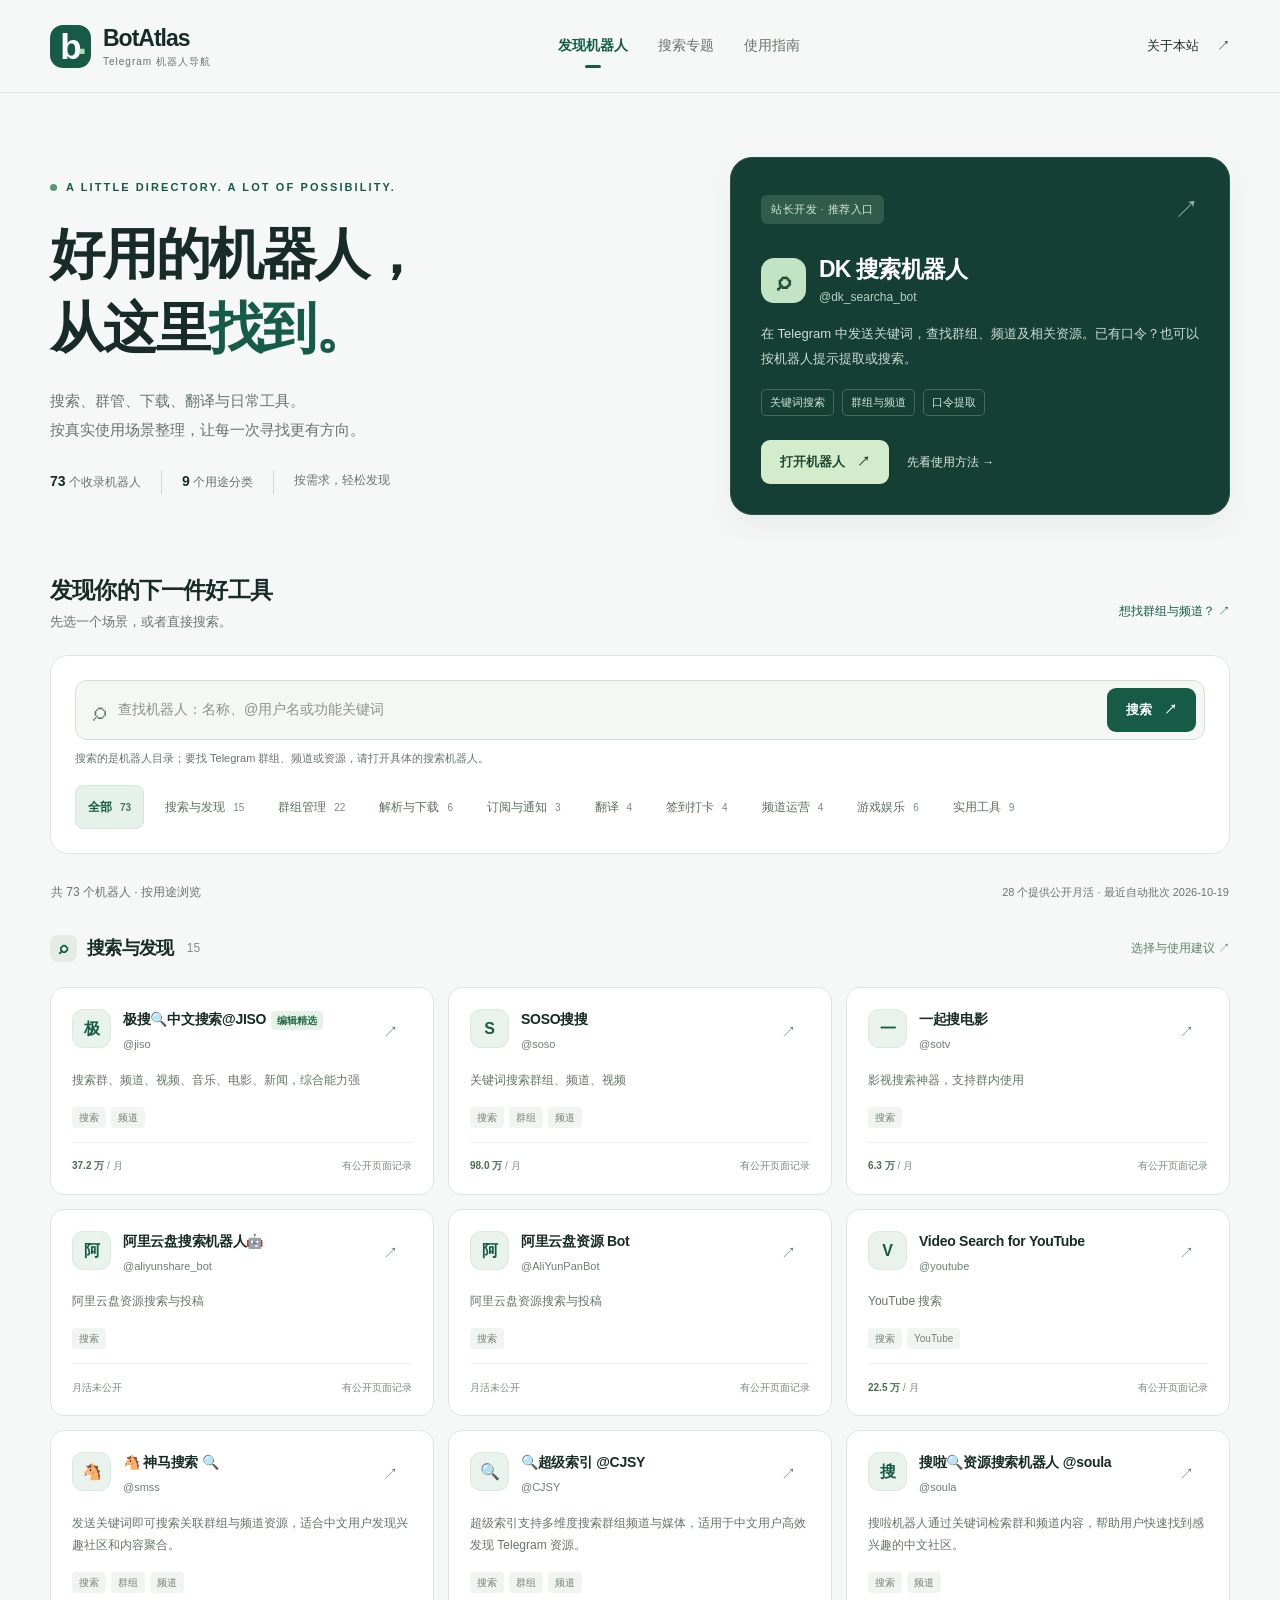
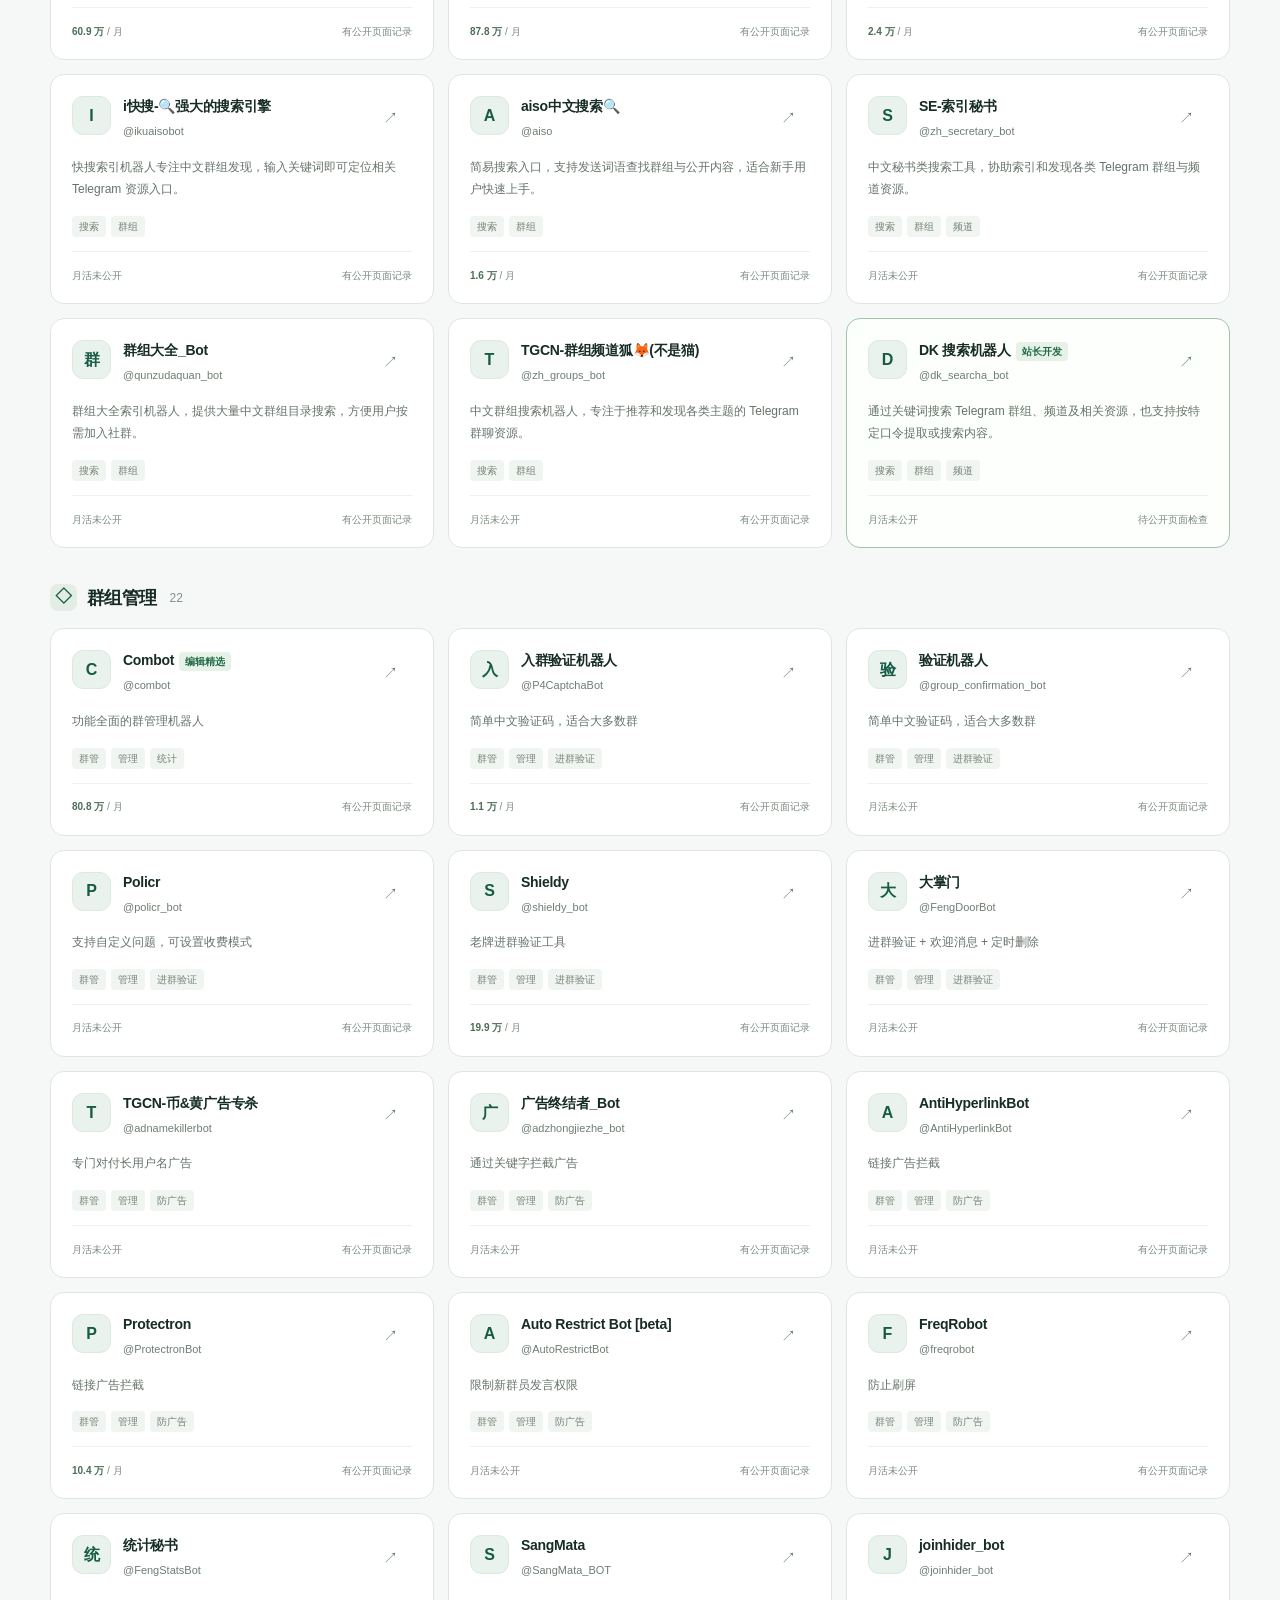
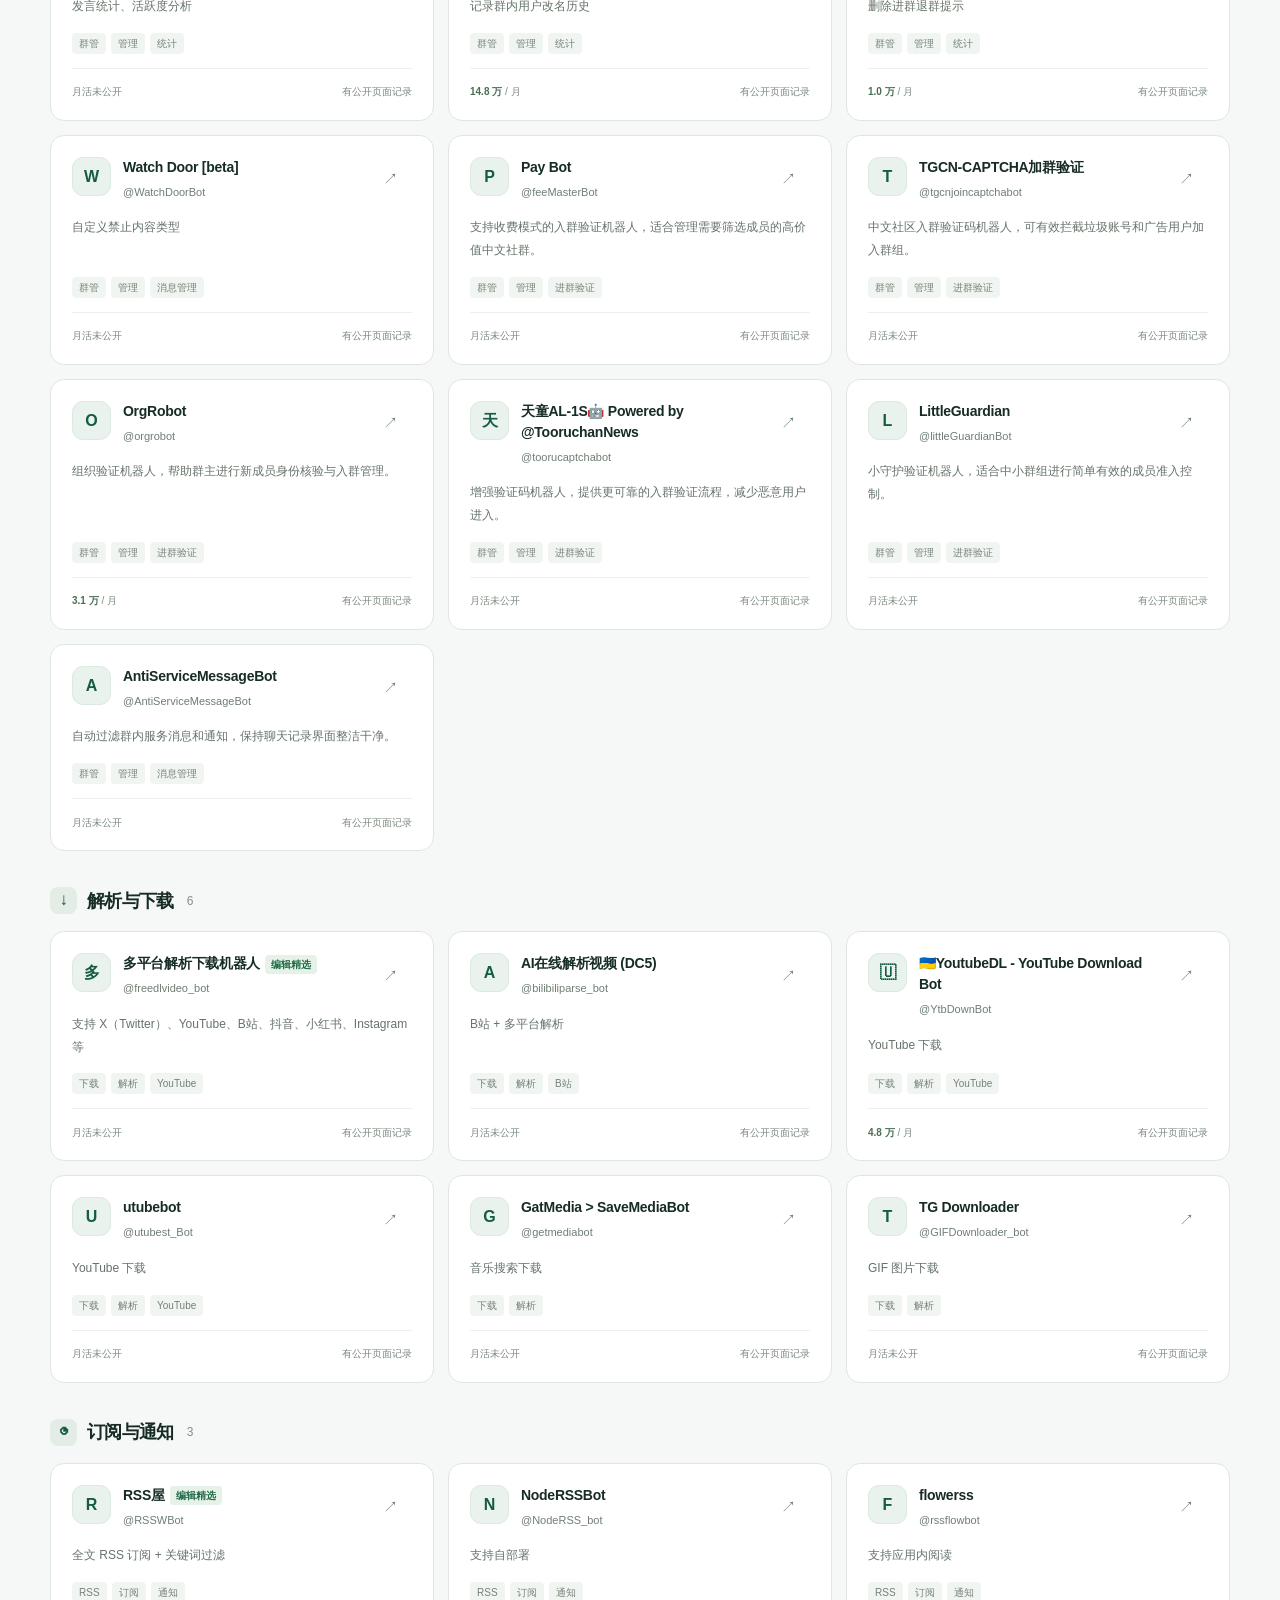
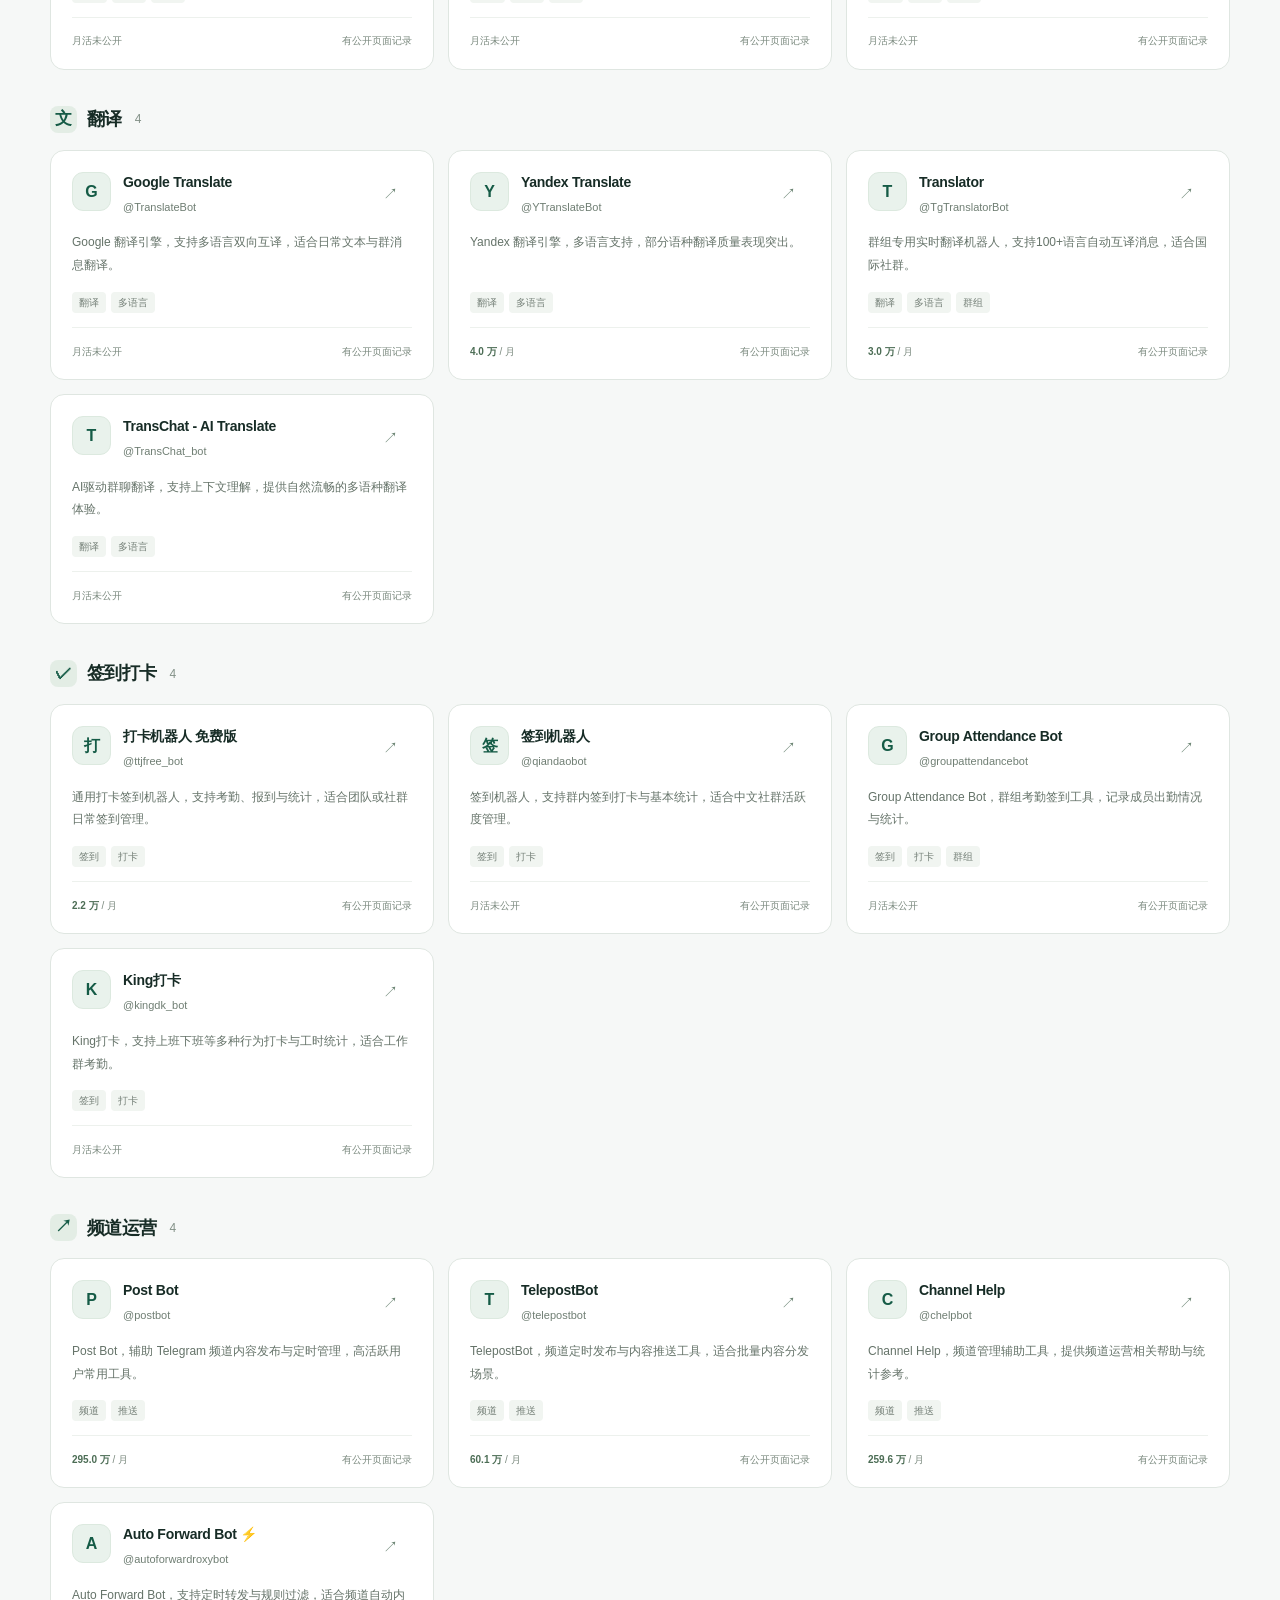
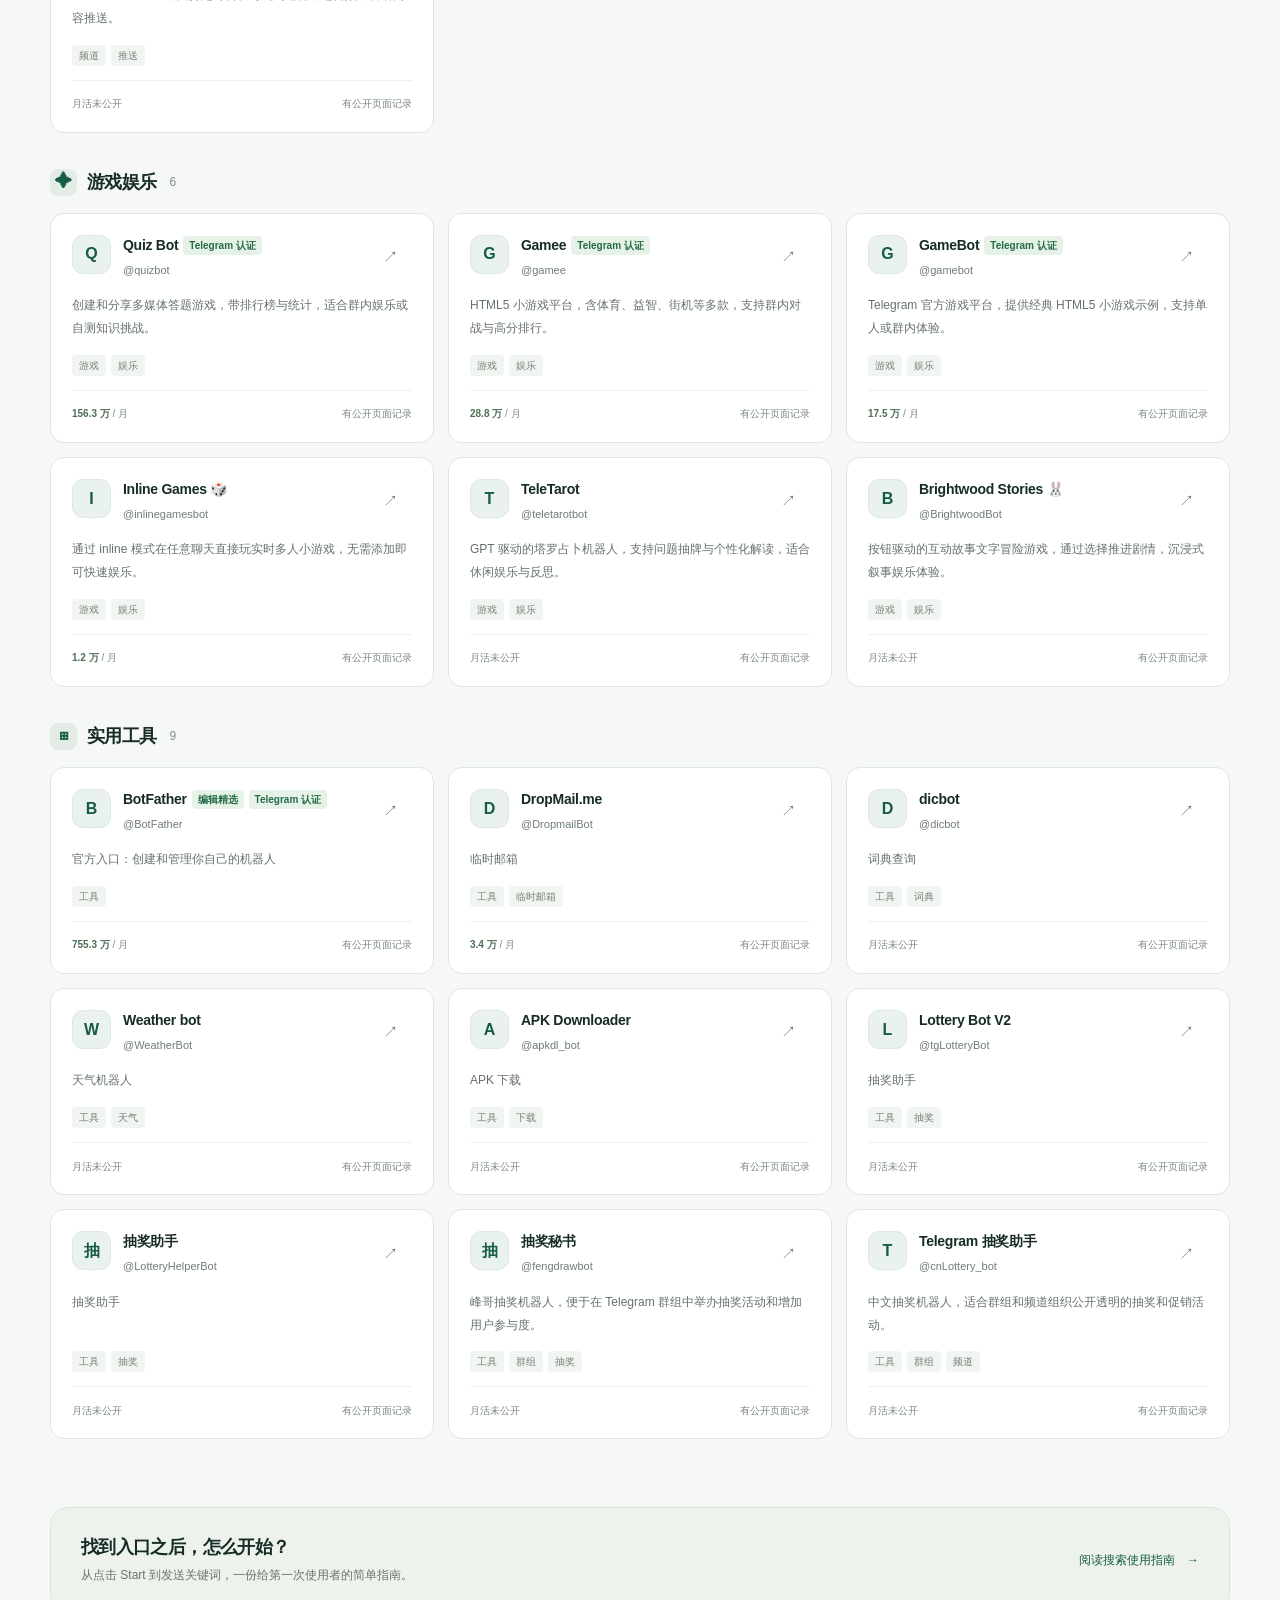
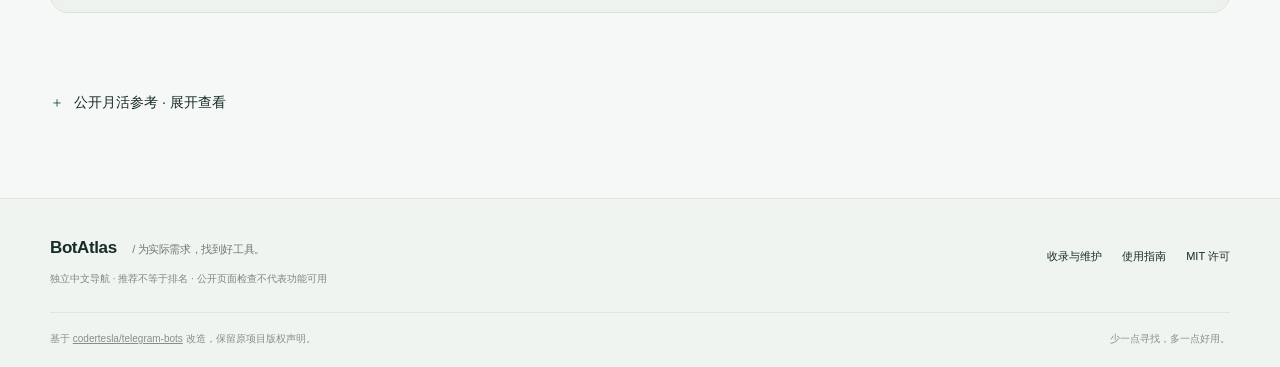
==== docs/index.html @ 338fa116 "Initial commit" ====
<!doctype html>
<html lang="zh-CN">
<head>
  <meta charset="utf-8">
  <meta name="viewport" content="width=device-width, initial-scale=1">
  <meta name="color-scheme" content="light">
  <meta name="theme-color" content="#f6f8f7">
  <meta name="referrer" content="strict-origin-when-cross-origin">
  <title>Telegram 实用机器人导航 · BotAtlas</title>
  <meta name="description" content="按使用场景发现实用的 Telegram 机器人：搜索群组与频道、群组管理、下载、翻译和日常工具。提供中文说明与使用指南。">
  <meta name="robots" content="noindex,follow"><meta property="og:title" content="Telegram 实用机器人导航 · BotAtlas"><meta property="og:description" content="按使用场景发现实用的 Telegram 机器人：搜索群组与频道、群组管理、下载、翻译和日常工具。提供中文说明与使用指南。"><meta property="og:type" content="website"><meta name="twitter:card" content="summary">
  <link rel="icon" href="./assets/mark.svg" type="image/svg+xml">
  <link rel="stylesheet" href="./assets/style.css?v=04dfbc4fa0">
  <script src="./assets/search.js?v=163757ca35" defer></script>
</head>
<body>
  <a class="skip-link" href="#main">跳到主要内容</a>
  <header class="site-header">
    <div class="shell header-inner">
      <a class="brand" href="./" aria-label="Telegram 实用机器人导航 首页"><span class="brand-mark" aria-hidden="true">b<span>·</span></span><span>BotAtlas<small>Telegram 机器人导航</small></span></a>
      <nav aria-label="主导航"><a href="./#directory" aria-current="page">发现机器人</a><a href="./category/search/" >搜索专题</a><a href="./guide/search/" >使用指南</a></nav>
      <a class="header-about" href="./about/" >关于本站 <span aria-hidden="true">↗</span></a>
    </div>
  </header>
  <main id="main" class="shell"><section class="hero"><div class="hero-copy"><div class="eyebrow">A LITTLE DIRECTORY. A LOT OF POSSIBILITY.</div><h1>好用的机器人，<br>从这里<em>找到。</em></h1><p>搜索、群管、下载、翻译与日常工具。<br>按真实使用场景整理，让每一次寻找更有方向。</p><div class="hero-facts"><span><strong>73</strong> 个收录机器人</span><span><strong>9</strong> 个用途分类</span><span>按需求，轻松发现</span></div></div><aside class="owner-card" aria-label="站长开发的搜索机器人"><div class="owner-top"><span class="owner-tag">站长开发 · 推荐入口</span><span class="owner-arrow" aria-hidden="true">↗</span></div><div class="owner-title"><span class="bot-avatar" aria-hidden="true">⌕</span><div><h2>DK 搜索机器人</h2><p>@dk_searcha_bot</p></div></div><p class="owner-description">在 Telegram 中发送关键词，查找群组、频道及相关资源。已有口令？也可以按机器人提示提取或搜索。</p><div class="owner-features"><span>关键词搜索</span><span>群组与频道</span><span>口令提取</span></div><div class="owner-actions"><a class="button button-light" href="https://t.me/dk_searcha_bot" target="_blank" rel="noopener noreferrer">打开机器人 <span aria-hidden="true">↗</span></a><a class="owner-guide" href="./guide/search/">先看使用方法 →</a></div></aside></section>
    <section class="directory" id="directory" aria-labelledby="directory-title"><div class="section-heading"><div><h2 id="directory-title">发现你的下一件好工具</h2><p>先选一个场景，或者直接搜索。</p></div><a class="section-link" href="./category/search/">想找群组与频道？ ↗</a></div><div class="directory-toolbar"><form id="search-form" class="search-form" role="search"><label class="search-icon" for="bot-search"><span aria-hidden="true">⌕</span><span hidden>查找机器人</span></label><input id="bot-search" name="q" type="search" maxlength="120" placeholder="查找机器人：名称、@用户名或功能关键词" aria-label="查找机器人名称、用户名或功能" aria-describedby="search-help" autocomplete="off" disabled><button id="clear-search" class="clear-search" type="button" aria-label="清空搜索" hidden>×</button><button class="button" type="submit" disabled>搜索 <span aria-hidden="true">↗</span></button></form><p class="search-help" id="search-help">搜索的是机器人目录；要找 Telegram 群组、频道或资源，请打开具体的搜索机器人。</p><nav class="category-filters" aria-label="按用途筛选"><a class="filter-chip" href="#directory" data-filter="">全部<span class="filter-count">73</span></a><a class="filter-chip" href="#cat-search" data-filter="search">搜索与发现<span class="filter-count">15</span></a><a class="filter-chip" href="#cat-group" data-filter="group">群组管理<span class="filter-count">22</span></a><a class="filter-chip" href="#cat-download" data-filter="download">解析与下载<span class="filter-count">6</span></a><a class="filter-chip" href="#cat-rss" data-filter="rss">订阅与通知<span class="filter-count">3</span></a><a class="filter-chip" href="#cat-translate" data-filter="translate">翻译<span class="filter-count">4</span></a><a class="filter-chip" href="#cat-checkin" data-filter="checkin">签到打卡<span class="filter-count">4</span></a><a class="filter-chip" href="#cat-channel" data-filter="channel">频道运营<span class="filter-count">4</span></a><a class="filter-chip" href="#cat-game" data-filter="game">游戏娱乐<span class="filter-count">6</span></a><a class="filter-chip" href="#cat-tools" data-filter="tools">实用工具<span class="filter-count">9</span></a></nav><noscript><p class="noscript-note">目录内容可直接浏览。交互搜索需要启用 JavaScript；分类链接仍可跳到对应列表。</p></noscript></div><div class="catalog-status"><p id="result-status" role="status" aria-live="polite">共 <strong>73</strong> 个机器人 · 按用途浏览</p><span class="status-note">28 个提供公开月活 · 最近自动批次 2026-10-19</span><button class="clear-search" id="reset-filters" type="button" hidden aria-label="清空关键词和分类筛选">重置</button></div><div id="search-results" hidden><h2 class="results-title">搜索结果</h2><div class="bot-grid" id="results-grid"></div></div><div id="empty-state" class="empty-state" hidden><div class="empty-symbol" aria-hidden="true">⌕</div><h2>暂时没有找到合适的机器人</h2><p>试试更短的关键词、常见同义词，或取消分类限制。本站查找的是机器人，不是群组或资源内容。</p><div class="empty-actions"><button class="button" type="button" id="empty-reset">清空筛选，浏览全部</button><a class="button button-outline" href="./category/search/">了解 Telegram 搜索</a></div></div><div id="catalog-sections"><section class="category-section" id="cat-search" data-category-section="search"><div class="category-heading"><h2><span class="category-symbol" aria-hidden="true">⌕</span>搜索与发现<small>15</small></h2><a href="./category/search/">选择与使用建议 ↗</a></div><div class="bot-grid"><article class="bot-card" data-bot-id="jiso">
      <div class="card-heading"><span class="bot-avatar" aria-hidden="true">极</span><div class="card-identity"><h3>极搜🔍中文搜索@JISO<span class="card-badge">编辑精选</span></h3><span class="bot-username">@jiso</span></div><a href="https://t.me/jiso" data-search-url="https://t.me/jiso" target="_blank" rel="noopener noreferrer" aria-label="打开 极搜🔍中文搜索@JISO（Telegram）">↗</a></div>
      <p class="bot-description">搜索群、频道、视频、音乐、电影、新闻，综合能力强</p><div class="card-tags"><span>搜索</span><span>频道</span></div><div class="card-bottom"><span><strong>37.2 万</strong> / 月</span><span>有公开页面记录</span></div></article><article class="bot-card" data-bot-id="soso">
      <div class="card-heading"><span class="bot-avatar" aria-hidden="true">S</span><div class="card-identity"><h3>SOSO搜搜</h3><span class="bot-username">@soso</span></div><a href="https://t.me/soso" data-search-url="https://t.me/soso" target="_blank" rel="noopener noreferrer" aria-label="打开 SOSO搜搜（Telegram）">↗</a></div>
      <p class="bot-description">关键词搜索群组、频道、视频</p><div class="card-tags"><span>搜索</span><span>群组</span><span>频道</span></div><div class="card-bottom"><span><strong>98.0 万</strong> / 月</span><span>有公开页面记录</span></div></article><article class="bot-card" data-bot-id="sotv">
      <div class="card-heading"><span class="bot-avatar" aria-hidden="true">一</span><div class="card-identity"><h3>一起搜电影</h3><span class="bot-username">@sotv</span></div><a href="https://t.me/sotv" data-search-url="https://t.me/sotv" target="_blank" rel="noopener noreferrer" aria-label="打开 一起搜电影（Telegram）">↗</a></div>
      <p class="bot-description">影视搜索神器，支持群内使用</p><div class="card-tags"><span>搜索</span></div><div class="card-bottom"><span><strong>6.3 万</strong> / 月</span><span>有公开页面记录</span></div></article><article class="bot-card" data-bot-id="aliyunshare_bot">
      <div class="card-heading"><span class="bot-avatar" aria-hidden="true">阿</span><div class="card-identity"><h3>阿里云盘搜索机器人🤖️</h3><span class="bot-username">@aliyunshare_bot</span></div><a href="https://t.me/aliyunshare_bot" data-search-url="https://t.me/aliyunshare_bot" target="_blank" rel="noopener noreferrer" aria-label="打开 阿里云盘搜索机器人🤖️（Telegram）">↗</a></div>
      <p class="bot-description">阿里云盘资源搜索与投稿</p><div class="card-tags"><span>搜索</span></div><div class="card-bottom"><span>月活未公开</span><span>有公开页面记录</span></div></article><article class="bot-card" data-bot-id="aliyunpanbot">
      <div class="card-heading"><span class="bot-avatar" aria-hidden="true">阿</span><div class="card-identity"><h3>阿里云盘资源 Bot</h3><span class="bot-username">@AliYunPanBot</span></div><a href="https://t.me/AliYunPanBot" data-search-url="https://t.me/AliYunPanBot" target="_blank" rel="noopener noreferrer" aria-label="打开 阿里云盘资源 Bot（Telegram）">↗</a></div>
      <p class="bot-description">阿里云盘资源搜索与投稿</p><div class="card-tags"><span>搜索</span></div><div class="card-bottom"><span>月活未公开</span><span>有公开页面记录</span></div></article><article class="bot-card" data-bot-id="youtube">
      <div class="card-heading"><span class="bot-avatar" aria-hidden="true">V</span><div class="card-identity"><h3>Video Search for YouTube</h3><span class="bot-username">@youtube</span></div><a href="https://t.me/youtube" data-search-url="https://t.me/youtube" target="_blank" rel="noopener noreferrer" aria-label="打开 Video Search for YouTube（Telegram）">↗</a></div>
      <p class="bot-description">YouTube 搜索</p><div class="card-tags"><span>搜索</span><span>YouTube</span></div><div class="card-bottom"><span><strong>22.5 万</strong> / 月</span><span>有公开页面记录</span></div></article><article class="bot-card" data-bot-id="smss">
      <div class="card-heading"><span class="bot-avatar" aria-hidden="true">🐴</span><div class="card-identity"><h3>🐴 神马搜索 🔍</h3><span class="bot-username">@smss</span></div><a href="https://t.me/smss" data-search-url="https://t.me/smss" target="_blank" rel="noopener noreferrer" aria-label="打开 🐴 神马搜索 🔍（Telegram）">↗</a></div>
      <p class="bot-description">发送关键词即可搜索关联群组与频道资源，适合中文用户发现兴趣社区和内容聚合。</p><div class="card-tags"><span>搜索</span><span>群组</span><span>频道</span></div><div class="card-bottom"><span><strong>60.9 万</strong> / 月</span><span>有公开页面记录</span></div></article><article class="bot-card" data-bot-id="cjsy">
      <div class="card-heading"><span class="bot-avatar" aria-hidden="true">🔍</span><div class="card-identity"><h3>🔍超级索引 @CJSY</h3><span class="bot-username">@CJSY</span></div><a href="https://t.me/CJSY" data-search-url="https://t.me/CJSY" target="_blank" rel="noopener noreferrer" aria-label="打开 🔍超级索引 @CJSY（Telegram）">↗</a></div>
      <p class="bot-description">超级索引支持多维度搜索群组频道与媒体，适用于中文用户高效发现 Telegram 资源。</p><div class="card-tags"><span>搜索</span><span>群组</span><span>频道</span></div><div class="card-bottom"><span><strong>87.8 万</strong> / 月</span><span>有公开页面记录</span></div></article><article class="bot-card" data-bot-id="soula">
      <div class="card-heading"><span class="bot-avatar" aria-hidden="true">搜</span><div class="card-identity"><h3>搜啦🔍资源搜索机器人 @soula</h3><span class="bot-username">@soula</span></div><a href="https://t.me/soula" data-search-url="https://t.me/soula" target="_blank" rel="noopener noreferrer" aria-label="打开 搜啦🔍资源搜索机器人 @soula（Telegram）">↗</a></div>
      <p class="bot-description">搜啦机器人通过关键词检索群和频道内容，帮助用户快速找到感兴趣的中文社区。</p><div class="card-tags"><span>搜索</span><span>频道</span></div><div class="card-bottom"><span><strong>2.4 万</strong> / 月</span><span>有公开页面记录</span></div></article><article class="bot-card" data-bot-id="ikuaisobot">
      <div class="card-heading"><span class="bot-avatar" aria-hidden="true">I</span><div class="card-identity"><h3>i快搜-🔍强大的搜索引擎</h3><span class="bot-username">@ikuaisobot</span></div><a href="https://t.me/ikuaisobot" data-search-url="https://t.me/ikuaisobot" target="_blank" rel="noopener noreferrer" aria-label="打开 i快搜-🔍强大的搜索引擎（Telegram）">↗</a></div>
      <p class="bot-description">快搜索引机器人专注中文群组发现，输入关键词即可定位相关 Telegram 资源入口。</p><div class="card-tags"><span>搜索</span><span>群组</span></div><div class="card-bottom"><span>月活未公开</span><span>有公开页面记录</span></div></article><article class="bot-card" data-bot-id="aiso">
      <div class="card-heading"><span class="bot-avatar" aria-hidden="true">A</span><div class="card-identity"><h3>aiso中文搜索🔍</h3><span class="bot-username">@aiso</span></div><a href="https://t.me/aiso" data-search-url="https://t.me/aiso" target="_blank" rel="noopener noreferrer" aria-label="打开 aiso中文搜索🔍（Telegram）">↗</a></div>
      <p class="bot-description">简易搜索入口，支持发送词语查找群组与公开内容，适合新手用户快速上手。</p><div class="card-tags"><span>搜索</span><span>群组</span></div><div class="card-bottom"><span><strong>1.6 万</strong> / 月</span><span>有公开页面记录</span></div></article><article class="bot-card" data-bot-id="zh_secretary_bot">
      <div class="card-heading"><span class="bot-avatar" aria-hidden="true">S</span><div class="card-identity"><h3>SE-索引秘书</h3><span class="bot-username">@zh_secretary_bot</span></div><a href="https://t.me/zh_secretary_bot" data-search-url="https://t.me/zh_secretary_bot" target="_blank" rel="noopener noreferrer" aria-label="打开 SE-索引秘书（Telegram）">↗</a></div>
      <p class="bot-description">中文秘书类搜索工具，协助索引和发现各类 Telegram 群组与频道资源。</p><div class="card-tags"><span>搜索</span><span>群组</span><span>频道</span></div><div class="card-bottom"><span>月活未公开</span><span>有公开页面记录</span></div></article><article class="bot-card" data-bot-id="qunzudaquan_bot">
      <div class="card-heading"><span class="bot-avatar" aria-hidden="true">群</span><div class="card-identity"><h3>群组大全_Bot</h3><span class="bot-username">@qunzudaquan_bot</span></div><a href="https://t.me/qunzudaquan_bot" data-search-url="https://t.me/qunzudaquan_bot" target="_blank" rel="noopener noreferrer" aria-label="打开 群组大全_Bot（Telegram）">↗</a></div>
      <p class="bot-description">群组大全索引机器人，提供大量中文群组目录搜索，方便用户按需加入社群。</p><div class="card-tags"><span>搜索</span><span>群组</span></div><div class="card-bottom"><span>月活未公开</span><span>有公开页面记录</span></div></article><article class="bot-card" data-bot-id="zh_groups_bot">
      <div class="card-heading"><span class="bot-avatar" aria-hidden="true">T</span><div class="card-identity"><h3>TGCN-群组频道狐🦊(不是猫)</h3><span class="bot-username">@zh_groups_bot</span></div><a href="https://t.me/zh_groups_bot" data-search-url="https://t.me/zh_groups_bot" target="_blank" rel="noopener noreferrer" aria-label="打开 TGCN-群组频道狐🦊(不是猫)（Telegram）">↗</a></div>
      <p class="bot-description">中文群组搜索机器人，专注于推荐和发现各类主题的 Telegram 群聊资源。</p><div class="card-tags"><span>搜索</span><span>群组</span></div><div class="card-bottom"><span>月活未公开</span><span>有公开页面记录</span></div></article><article class="bot-card card-owned" data-bot-id="dk_searcha_bot">
      <div class="card-heading"><span class="bot-avatar" aria-hidden="true">D</span><div class="card-identity"><h3>DK 搜索机器人<span class="card-badge">站长开发</span></h3><span class="bot-username">@dk_searcha_bot</span></div><a href="https://t.me/dk_searcha_bot" data-search-url="https://t.me/dk_searcha_bot" target="_blank" rel="noopener noreferrer" aria-label="打开 DK 搜索机器人（Telegram）">↗</a></div>
      <p class="bot-description">通过关键词搜索 Telegram 群组、频道及相关资源，也支持按特定口令提取或搜索内容。</p><div class="card-tags"><span>搜索</span><span>群组</span><span>频道</span></div><div class="card-bottom"><span>月活未公开</span><span>待公开页面检查</span></div></article></div></section><section class="category-section" id="cat-group" data-category-section="group"><div class="category-heading"><h2><span class="category-symbol" aria-hidden="true">◇</span>群组管理<small>22</small></h2></div><div class="bot-grid"><article class="bot-card" data-bot-id="combot">
      <div class="card-heading"><span class="bot-avatar" aria-hidden="true">C</span><div class="card-identity"><h3>Combot<span class="card-badge">编辑精选</span></h3><span class="bot-username">@combot</span></div><a href="https://t.me/combot" data-search-url="https://t.me/combot" target="_blank" rel="noopener noreferrer" aria-label="打开 Combot（Telegram）">↗</a></div>
      <p class="bot-description">功能全面的群管理机器人</p><div class="card-tags"><span>群管</span><span>管理</span><span>统计</span></div><div class="card-bottom"><span><strong>80.8 万</strong> / 月</span><span>有公开页面记录</span></div></article><article class="bot-card" data-bot-id="p4captchabot">
      <div class="card-heading"><span class="bot-avatar" aria-hidden="true">入</span><div class="card-identity"><h3>入群验证机器人</h3><span class="bot-username">@P4CaptchaBot</span></div><a href="https://t.me/P4CaptchaBot" data-search-url="https://t.me/P4CaptchaBot" target="_blank" rel="noopener noreferrer" aria-label="打开 入群验证机器人（Telegram）">↗</a></div>
      <p class="bot-description">简单中文验证码，适合大多数群</p><div class="card-tags"><span>群管</span><span>管理</span><span>进群验证</span></div><div class="card-bottom"><span><strong>1.1 万</strong> / 月</span><span>有公开页面记录</span></div></article><article class="bot-card" data-bot-id="group_confirmation_bot">
      <div class="card-heading"><span class="bot-avatar" aria-hidden="true">验</span><div class="card-identity"><h3>验证机器人</h3><span class="bot-username">@group_confirmation_bot</span></div><a href="https://t.me/group_confirmation_bot" data-search-url="https://t.me/group_confirmation_bot" target="_blank" rel="noopener noreferrer" aria-label="打开 验证机器人（Telegram）">↗</a></div>
      <p class="bot-description">简单中文验证码，适合大多数群</p><div class="card-tags"><span>群管</span><span>管理</span><span>进群验证</span></div><div class="card-bottom"><span>月活未公开</span><span>有公开页面记录</span></div></article><article class="bot-card" data-bot-id="policr_bot">
      <div class="card-heading"><span class="bot-avatar" aria-hidden="true">P</span><div class="card-identity"><h3>Policr</h3><span class="bot-username">@policr_bot</span></div><a href="https://t.me/policr_bot" data-search-url="https://t.me/policr_bot" target="_blank" rel="noopener noreferrer" aria-label="打开 Policr（Telegram）">↗</a></div>
      <p class="bot-description">支持自定义问题，可设置收费模式</p><div class="card-tags"><span>群管</span><span>管理</span><span>进群验证</span></div><div class="card-bottom"><span>月活未公开</span><span>有公开页面记录</span></div></article><article class="bot-card" data-bot-id="shieldy_bot">
      <div class="card-heading"><span class="bot-avatar" aria-hidden="true">S</span><div class="card-identity"><h3>Shieldy</h3><span class="bot-username">@shieldy_bot</span></div><a href="https://t.me/shieldy_bot" data-search-url="https://t.me/shieldy_bot" target="_blank" rel="noopener noreferrer" aria-label="打开 Shieldy（Telegram）">↗</a></div>
      <p class="bot-description">老牌进群验证工具</p><div class="card-tags"><span>群管</span><span>管理</span><span>进群验证</span></div><div class="card-bottom"><span><strong>19.9 万</strong> / 月</span><span>有公开页面记录</span></div></article><article class="bot-card" data-bot-id="fengdoorbot">
      <div class="card-heading"><span class="bot-avatar" aria-hidden="true">大</span><div class="card-identity"><h3>大掌门</h3><span class="bot-username">@FengDoorBot</span></div><a href="https://t.me/FengDoorBot" data-search-url="https://t.me/FengDoorBot" target="_blank" rel="noopener noreferrer" aria-label="打开 大掌门（Telegram）">↗</a></div>
      <p class="bot-description">进群验证 + 欢迎消息 + 定时删除</p><div class="card-tags"><span>群管</span><span>管理</span><span>进群验证</span></div><div class="card-bottom"><span>月活未公开</span><span>有公开页面记录</span></div></article><article class="bot-card" data-bot-id="adnamekillerbot">
      <div class="card-heading"><span class="bot-avatar" aria-hidden="true">T</span><div class="card-identity"><h3>TGCN-币&amp;黄广告专杀</h3><span class="bot-username">@adnamekillerbot</span></div><a href="https://t.me/adnamekillerbot" data-search-url="https://t.me/adnamekillerbot" target="_blank" rel="noopener noreferrer" aria-label="打开 TGCN-币&amp;黄广告专杀（Telegram）">↗</a></div>
      <p class="bot-description">专门对付长用户名广告</p><div class="card-tags"><span>群管</span><span>管理</span><span>防广告</span></div><div class="card-bottom"><span>月活未公开</span><span>有公开页面记录</span></div></article><article class="bot-card" data-bot-id="adzhongjiezhe_bot">
      <div class="card-heading"><span class="bot-avatar" aria-hidden="true">广</span><div class="card-identity"><h3>广告终结者_Bot</h3><span class="bot-username">@adzhongjiezhe_bot</span></div><a href="https://t.me/adzhongjiezhe_bot" data-search-url="https://t.me/adzhongjiezhe_bot" target="_blank" rel="noopener noreferrer" aria-label="打开 广告终结者_Bot（Telegram）">↗</a></div>
      <p class="bot-description">通过关键字拦截广告</p><div class="card-tags"><span>群管</span><span>管理</span><span>防广告</span></div><div class="card-bottom"><span>月活未公开</span><span>有公开页面记录</span></div></article><article class="bot-card" data-bot-id="antihyperlinkbot">
      <div class="card-heading"><span class="bot-avatar" aria-hidden="true">A</span><div class="card-identity"><h3>AntiHyperlinkBot</h3><span class="bot-username">@AntiHyperlinkBot</span></div><a href="https://t.me/AntiHyperlinkBot" data-search-url="https://t.me/AntiHyperlinkBot" target="_blank" rel="noopener noreferrer" aria-label="打开 AntiHyperlinkBot（Telegram）">↗</a></div>
      <p class="bot-description">链接广告拦截</p><div class="card-tags"><span>群管</span><span>管理</span><span>防广告</span></div><div class="card-bottom"><span>月活未公开</span><span>有公开页面记录</span></div></article><article class="bot-card" data-bot-id="protectronbot">
      <div class="card-heading"><span class="bot-avatar" aria-hidden="true">P</span><div class="card-identity"><h3>Protectron</h3><span class="bot-username">@ProtectronBot</span></div><a href="https://t.me/ProtectronBot" data-search-url="https://t.me/ProtectronBot" target="_blank" rel="noopener noreferrer" aria-label="打开 Protectron（Telegram）">↗</a></div>
      <p class="bot-description">链接广告拦截</p><div class="card-tags"><span>群管</span><span>管理</span><span>防广告</span></div><div class="card-bottom"><span><strong>10.4 万</strong> / 月</span><span>有公开页面记录</span></div></article><article class="bot-card" data-bot-id="autorestrictbot">
      <div class="card-heading"><span class="bot-avatar" aria-hidden="true">A</span><div class="card-identity"><h3>Auto Restrict Bot [beta]</h3><span class="bot-username">@AutoRestrictBot</span></div><a href="https://t.me/AutoRestrictBot" data-search-url="https://t.me/AutoRestrictBot" target="_blank" rel="noopener noreferrer" aria-label="打开 Auto Restrict Bot [beta]（Telegram）">↗</a></div>
      <p class="bot-description">限制新群员发言权限</p><div class="card-tags"><span>群管</span><span>管理</span><span>防广告</span></div><div class="card-bottom"><span>月活未公开</span><span>有公开页面记录</span></div></article><article class="bot-card" data-bot-id="freqrobot">
      <div class="card-heading"><span class="bot-avatar" aria-hidden="true">F</span><div class="card-identity"><h3>FreqRobot</h3><span class="bot-username">@freqrobot</span></div><a href="https://t.me/freqrobot" data-search-url="https://t.me/freqrobot" target="_blank" rel="noopener noreferrer" aria-label="打开 FreqRobot（Telegram）">↗</a></div>
      <p class="bot-description">防止刷屏</p><div class="card-tags"><span>群管</span><span>管理</span><span>防广告</span></div><div class="card-bottom"><span>月活未公开</span><span>有公开页面记录</span></div></article><article class="bot-card" data-bot-id="fengstatsbot">
      <div class="card-heading"><span class="bot-avatar" aria-hidden="true">统</span><div class="card-identity"><h3>统计秘书</h3><span class="bot-username">@FengStatsBot</span></div><a href="https://t.me/FengStatsBot" data-search-url="https://t.me/FengStatsBot" target="_blank" rel="noopener noreferrer" aria-label="打开 统计秘书（Telegram）">↗</a></div>
      <p class="bot-description">发言统计、活跃度分析</p><div class="card-tags"><span>群管</span><span>管理</span><span>统计</span></div><div class="card-bottom"><span>月活未公开</span><span>有公开页面记录</span></div></article><article class="bot-card" data-bot-id="sangmata_bot">
      <div class="card-heading"><span class="bot-avatar" aria-hidden="true">S</span><div class="card-identity"><h3>SangMata</h3><span class="bot-username">@SangMata_BOT</span></div><a href="https://t.me/SangMata_BOT" data-search-url="https://t.me/SangMata_BOT" target="_blank" rel="noopener noreferrer" aria-label="打开 SangMata（Telegram）">↗</a></div>
      <p class="bot-description">记录群内用户改名历史</p><div class="card-tags"><span>群管</span><span>管理</span><span>统计</span></div><div class="card-bottom"><span><strong>14.8 万</strong> / 月</span><span>有公开页面记录</span></div></article><article class="bot-card" data-bot-id="joinhider_bot">
      <div class="card-heading"><span class="bot-avatar" aria-hidden="true">J</span><div class="card-identity"><h3>joinhider_bot</h3><span class="bot-username">@joinhider_bot</span></div><a href="https://t.me/joinhider_bot" data-search-url="https://t.me/joinhider_bot" target="_blank" rel="noopener noreferrer" aria-label="打开 joinhider_bot（Telegram）">↗</a></div>
      <p class="bot-description">删除进群退群提示</p><div class="card-tags"><span>群管</span><span>管理</span><span>统计</span></div><div class="card-bottom"><span><strong>1.0 万</strong> / 月</span><span>有公开页面记录</span></div></article><article class="bot-card" data-bot-id="watchdoorbot">
      <div class="card-heading"><span class="bot-avatar" aria-hidden="true">W</span><div class="card-identity"><h3>Watch Door [beta]</h3><span class="bot-username">@WatchDoorBot</span></div><a href="https://t.me/WatchDoorBot" data-search-url="https://t.me/WatchDoorBot" target="_blank" rel="noopener noreferrer" aria-label="打开 Watch Door [beta]（Telegram）">↗</a></div>
      <p class="bot-description">自定义禁止内容类型</p><div class="card-tags"><span>群管</span><span>管理</span><span>消息管理</span></div><div class="card-bottom"><span>月活未公开</span><span>有公开页面记录</span></div></article><article class="bot-card" data-bot-id="feemasterbot">
      <div class="card-heading"><span class="bot-avatar" aria-hidden="true">P</span><div class="card-identity"><h3>Pay Bot</h3><span class="bot-username">@feeMasterBot</span></div><a href="https://t.me/feeMasterBot" data-search-url="https://t.me/feeMasterBot" target="_blank" rel="noopener noreferrer" aria-label="打开 Pay Bot（Telegram）">↗</a></div>
      <p class="bot-description">支持收费模式的入群验证机器人，适合管理需要筛选成员的高价值中文社群。</p><div class="card-tags"><span>群管</span><span>管理</span><span>进群验证</span></div><div class="card-bottom"><span>月活未公开</span><span>有公开页面记录</span></div></article><article class="bot-card" data-bot-id="tgcnjoincaptchabot">
      <div class="card-heading"><span class="bot-avatar" aria-hidden="true">T</span><div class="card-identity"><h3>TGCN-CAPTCHA加群验证</h3><span class="bot-username">@tgcnjoincaptchabot</span></div><a href="https://t.me/tgcnjoincaptchabot" data-search-url="https://t.me/tgcnjoincaptchabot" target="_blank" rel="noopener noreferrer" aria-label="打开 TGCN-CAPTCHA加群验证（Telegram）">↗</a></div>
      <p class="bot-description">中文社区入群验证码机器人，可有效拦截垃圾账号和广告用户加入群组。</p><div class="card-tags"><span>群管</span><span>管理</span><span>进群验证</span></div><div class="card-bottom"><span>月活未公开</span><span>有公开页面记录</span></div></article><article class="bot-card" data-bot-id="orgrobot">
      <div class="card-heading"><span class="bot-avatar" aria-hidden="true">O</span><div class="card-identity"><h3>OrgRobot</h3><span class="bot-username">@orgrobot</span></div><a href="https://t.me/orgrobot" data-search-url="https://t.me/orgrobot" target="_blank" rel="noopener noreferrer" aria-label="打开 OrgRobot（Telegram）">↗</a></div>
      <p class="bot-description">组织验证机器人，帮助群主进行新成员身份核验与入群管理。</p><div class="card-tags"><span>群管</span><span>管理</span><span>进群验证</span></div><div class="card-bottom"><span><strong>3.1 万</strong> / 月</span><span>有公开页面记录</span></div></article><article class="bot-card" data-bot-id="toorucaptchabot">
      <div class="card-heading"><span class="bot-avatar" aria-hidden="true">天</span><div class="card-identity"><h3>天童AL-1S🤖 Powered by @TooruchanNews</h3><span class="bot-username">@toorucaptchabot</span></div><a href="https://t.me/toorucaptchabot" data-search-url="https://t.me/toorucaptchabot" target="_blank" rel="noopener noreferrer" aria-label="打开 天童AL-1S🤖 Powered by @TooruchanNews（Telegram）">↗</a></div>
      <p class="bot-description">增强验证码机器人，提供更可靠的入群验证流程，减少恶意用户进入。</p><div class="card-tags"><span>群管</span><span>管理</span><span>进群验证</span></div><div class="card-bottom"><span>月活未公开</span><span>有公开页面记录</span></div></article><article class="bot-card" data-bot-id="littleguardianbot">
      <div class="card-heading"><span class="bot-avatar" aria-hidden="true">L</span><div class="card-identity"><h3>LittleGuardian</h3><span class="bot-username">@littleGuardianBot</span></div><a href="https://t.me/littleGuardianBot" data-search-url="https://t.me/littleGuardianBot" target="_blank" rel="noopener noreferrer" aria-label="打开 LittleGuardian（Telegram）">↗</a></div>
      <p class="bot-description">小守护验证机器人，适合中小群组进行简单有效的成员准入控制。</p><div class="card-tags"><span>群管</span><span>管理</span><span>进群验证</span></div><div class="card-bottom"><span>月活未公开</span><span>有公开页面记录</span></div></article><article class="bot-card" data-bot-id="antiservicemessagebot">
      <div class="card-heading"><span class="bot-avatar" aria-hidden="true">A</span><div class="card-identity"><h3>AntiServiceMessageBot</h3><span class="bot-username">@AntiServiceMessageBot</span></div><a href="https://t.me/AntiServiceMessageBot" data-search-url="https://t.me/AntiServiceMessageBot" target="_blank" rel="noopener noreferrer" aria-label="打开 AntiServiceMessageBot（Telegram）">↗</a></div>
      <p class="bot-description">自动过滤群内服务消息和通知，保持聊天记录界面整洁干净。</p><div class="card-tags"><span>群管</span><span>管理</span><span>消息管理</span></div><div class="card-bottom"><span>月活未公开</span><span>有公开页面记录</span></div></article></div></section><section class="category-section" id="cat-download" data-category-section="download"><div class="category-heading"><h2><span class="category-symbol" aria-hidden="true">↓</span>解析与下载<small>6</small></h2></div><div class="bot-grid"><article class="bot-card" data-bot-id="freedlvideo_bot">
      <div class="card-heading"><span class="bot-avatar" aria-hidden="true">多</span><div class="card-identity"><h3>多平台解析下载机器人<span class="card-badge">编辑精选</span></h3><span class="bot-username">@freedlvideo_bot</span></div><a href="https://t.me/freedlvideo_bot" data-search-url="https://t.me/freedlvideo_bot" target="_blank" rel="noopener noreferrer" aria-label="打开 多平台解析下载机器人（Telegram）">↗</a></div>
      <p class="bot-description">支持 X（Twitter）、YouTube、B站、抖音、小红书、Instagram 等</p><div class="card-tags"><span>下载</span><span>解析</span><span>YouTube</span></div><div class="card-bottom"><span>月活未公开</span><span>有公开页面记录</span></div></article><article class="bot-card" data-bot-id="bilibiliparse_bot">
      <div class="card-heading"><span class="bot-avatar" aria-hidden="true">A</span><div class="card-identity"><h3>AI在线解析视频 (DC5)</h3><span class="bot-username">@bilibiliparse_bot</span></div><a href="https://t.me/bilibiliparse_bot" data-search-url="https://t.me/bilibiliparse_bot" target="_blank" rel="noopener noreferrer" aria-label="打开 AI在线解析视频 (DC5)（Telegram）">↗</a></div>
      <p class="bot-description">B站 + 多平台解析</p><div class="card-tags"><span>下载</span><span>解析</span><span>B站</span></div><div class="card-bottom"><span>月活未公开</span><span>有公开页面记录</span></div></article><article class="bot-card" data-bot-id="ytbdownbot">
      <div class="card-heading"><span class="bot-avatar" aria-hidden="true">🇺</span><div class="card-identity"><h3>🇺🇦YoutubeDL - YouTube Download Bot</h3><span class="bot-username">@YtbDownBot</span></div><a href="https://t.me/YtbDownBot" data-search-url="https://t.me/YtbDownBot" target="_blank" rel="noopener noreferrer" aria-label="打开 🇺🇦YoutubeDL - YouTube Download Bot（Telegram）">↗</a></div>
      <p class="bot-description">YouTube 下载</p><div class="card-tags"><span>下载</span><span>解析</span><span>YouTube</span></div><div class="card-bottom"><span><strong>4.8 万</strong> / 月</span><span>有公开页面记录</span></div></article><article class="bot-card" data-bot-id="utubest_bot">
      <div class="card-heading"><span class="bot-avatar" aria-hidden="true">U</span><div class="card-identity"><h3>utubebot</h3><span class="bot-username">@utubest_Bot</span></div><a href="https://t.me/utubest_Bot" data-search-url="https://t.me/utubest_Bot" target="_blank" rel="noopener noreferrer" aria-label="打开 utubebot（Telegram）">↗</a></div>
      <p class="bot-description">YouTube 下载</p><div class="card-tags"><span>下载</span><span>解析</span><span>YouTube</span></div><div class="card-bottom"><span>月活未公开</span><span>有公开页面记录</span></div></article><article class="bot-card" data-bot-id="getmediabot">
      <div class="card-heading"><span class="bot-avatar" aria-hidden="true">G</span><div class="card-identity"><h3>GatMedia &gt; SaveMediaBot</h3><span class="bot-username">@getmediabot</span></div><a href="https://t.me/getmediabot" data-search-url="https://t.me/getmediabot" target="_blank" rel="noopener noreferrer" aria-label="打开 GatMedia &gt; SaveMediaBot（Telegram）">↗</a></div>
      <p class="bot-description">音乐搜索下载</p><div class="card-tags"><span>下载</span><span>解析</span></div><div class="card-bottom"><span>月活未公开</span><span>有公开页面记录</span></div></article><article class="bot-card" data-bot-id="gifdownloader_bot">
      <div class="card-heading"><span class="bot-avatar" aria-hidden="true">T</span><div class="card-identity"><h3>TG Downloader</h3><span class="bot-username">@GIFDownloader_bot</span></div><a href="https://t.me/GIFDownloader_bot" data-search-url="https://t.me/GIFDownloader_bot" target="_blank" rel="noopener noreferrer" aria-label="打开 TG Downloader（Telegram）">↗</a></div>
      <p class="bot-description">GIF 图片下载</p><div class="card-tags"><span>下载</span><span>解析</span></div><div class="card-bottom"><span>月活未公开</span><span>有公开页面记录</span></div></article></div></section><section class="category-section" id="cat-rss" data-category-section="rss"><div class="category-heading"><h2><span class="category-symbol" aria-hidden="true">◔</span>订阅与通知<small>3</small></h2></div><div class="bot-grid"><article class="bot-card" data-bot-id="rsswbot">
      <div class="card-heading"><span class="bot-avatar" aria-hidden="true">R</span><div class="card-identity"><h3>RSS屋<span class="card-badge">编辑精选</span></h3><span class="bot-username">@RSSWBot</span></div><a href="https://t.me/RSSWBot" data-search-url="https://t.me/RSSWBot" target="_blank" rel="noopener noreferrer" aria-label="打开 RSS屋（Telegram）">↗</a></div>
      <p class="bot-description">全文 RSS 订阅 + 关键词过滤</p><div class="card-tags"><span>RSS</span><span>订阅</span><span>通知</span></div><div class="card-bottom"><span>月活未公开</span><span>有公开页面记录</span></div></article><article class="bot-card" data-bot-id="noderss_bot">
      <div class="card-heading"><span class="bot-avatar" aria-hidden="true">N</span><div class="card-identity"><h3>NodeRSSBot</h3><span class="bot-username">@NodeRSS_bot</span></div><a href="https://t.me/NodeRSS_bot" data-search-url="https://t.me/NodeRSS_bot" target="_blank" rel="noopener noreferrer" aria-label="打开 NodeRSSBot（Telegram）">↗</a></div>
      <p class="bot-description">支持自部署</p><div class="card-tags"><span>RSS</span><span>订阅</span><span>通知</span></div><div class="card-bottom"><span>月活未公开</span><span>有公开页面记录</span></div></article><article class="bot-card" data-bot-id="rssflowbot">
      <div class="card-heading"><span class="bot-avatar" aria-hidden="true">F</span><div class="card-identity"><h3>flowerss</h3><span class="bot-username">@rssflowbot</span></div><a href="https://t.me/rssflowbot" data-search-url="https://t.me/rssflowbot" target="_blank" rel="noopener noreferrer" aria-label="打开 flowerss（Telegram）">↗</a></div>
      <p class="bot-description">支持应用内阅读</p><div class="card-tags"><span>RSS</span><span>订阅</span><span>通知</span></div><div class="card-bottom"><span>月活未公开</span><span>有公开页面记录</span></div></article></div></section><section class="category-section" id="cat-translate" data-category-section="translate"><div class="category-heading"><h2><span class="category-symbol" aria-hidden="true">文</span>翻译<small>4</small></h2></div><div class="bot-grid"><article class="bot-card" data-bot-id="translatebot">
      <div class="card-heading"><span class="bot-avatar" aria-hidden="true">G</span><div class="card-identity"><h3>Google Translate</h3><span class="bot-username">@TranslateBot</span></div><a href="https://t.me/TranslateBot" data-search-url="https://t.me/TranslateBot" target="_blank" rel="noopener noreferrer" aria-label="打开 Google Translate（Telegram）">↗</a></div>
      <p class="bot-description">Google 翻译引擎，支持多语言双向互译，适合日常文本与群消息翻译。</p><div class="card-tags"><span>翻译</span><span>多语言</span></div><div class="card-bottom"><span>月活未公开</span><span>有公开页面记录</span></div></article><article class="bot-card" data-bot-id="ytranslatebot">
      <div class="card-heading"><span class="bot-avatar" aria-hidden="true">Y</span><div class="card-identity"><h3>Yandex Translate</h3><span class="bot-username">@YTranslateBot</span></div><a href="https://t.me/YTranslateBot" data-search-url="https://t.me/YTranslateBot" target="_blank" rel="noopener noreferrer" aria-label="打开 Yandex Translate（Telegram）">↗</a></div>
      <p class="bot-description">Yandex 翻译引擎，多语言支持，部分语种翻译质量表现突出。</p><div class="card-tags"><span>翻译</span><span>多语言</span></div><div class="card-bottom"><span><strong>4.0 万</strong> / 月</span><span>有公开页面记录</span></div></article><article class="bot-card" data-bot-id="tgtranslatorbot">
      <div class="card-heading"><span class="bot-avatar" aria-hidden="true">T</span><div class="card-identity"><h3>Translator</h3><span class="bot-username">@TgTranslatorBot</span></div><a href="https://t.me/TgTranslatorBot" data-search-url="https://t.me/TgTranslatorBot" target="_blank" rel="noopener noreferrer" aria-label="打开 Translator（Telegram）">↗</a></div>
      <p class="bot-description">群组专用实时翻译机器人，支持100+语言自动互译消息，适合国际社群。</p><div class="card-tags"><span>翻译</span><span>多语言</span><span>群组</span></div><div class="card-bottom"><span><strong>3.0 万</strong> / 月</span><span>有公开页面记录</span></div></article><article class="bot-card" data-bot-id="transchat_bot">
      <div class="card-heading"><span class="bot-avatar" aria-hidden="true">T</span><div class="card-identity"><h3>TransChat - AI Translate</h3><span class="bot-username">@TransChat_bot</span></div><a href="https://t.me/TransChat_bot" data-search-url="https://t.me/TransChat_bot" target="_blank" rel="noopener noreferrer" aria-label="打开 TransChat - AI Translate（Telegram）">↗</a></div>
      <p class="bot-description">AI驱动群聊翻译，支持上下文理解，提供自然流畅的多语种翻译体验。</p><div class="card-tags"><span>翻译</span><span>多语言</span></div><div class="card-bottom"><span>月活未公开</span><span>有公开页面记录</span></div></article></div></section><section class="category-section" id="cat-checkin" data-category-section="checkin"><div class="category-heading"><h2><span class="category-symbol" aria-hidden="true">✓</span>签到打卡<small>4</small></h2></div><div class="bot-grid"><article class="bot-card" data-bot-id="ttjfree_bot">
      <div class="card-heading"><span class="bot-avatar" aria-hidden="true">打</span><div class="card-identity"><h3>打卡机器人 免费版</h3><span class="bot-username">@ttjfree_bot</span></div><a href="https://t.me/ttjfree_bot" data-search-url="https://t.me/ttjfree_bot" target="_blank" rel="noopener noreferrer" aria-label="打开 打卡机器人 免费版（Telegram）">↗</a></div>
      <p class="bot-description">通用打卡签到机器人，支持考勤、报到与统计，适合团队或社群日常签到管理。</p><div class="card-tags"><span>签到</span><span>打卡</span></div><div class="card-bottom"><span><strong>2.2 万</strong> / 月</span><span>有公开页面记录</span></div></article><article class="bot-card" data-bot-id="qiandaobot">
      <div class="card-heading"><span class="bot-avatar" aria-hidden="true">签</span><div class="card-identity"><h3>签到机器人</h3><span class="bot-username">@qiandaobot</span></div><a href="https://t.me/qiandaobot" data-search-url="https://t.me/qiandaobot" target="_blank" rel="noopener noreferrer" aria-label="打开 签到机器人（Telegram）">↗</a></div>
      <p class="bot-description">签到机器人，支持群内签到打卡与基本统计，适合中文社群活跃度管理。</p><div class="card-tags"><span>签到</span><span>打卡</span></div><div class="card-bottom"><span>月活未公开</span><span>有公开页面记录</span></div></article><article class="bot-card" data-bot-id="groupattendancebot">
      <div class="card-heading"><span class="bot-avatar" aria-hidden="true">G</span><div class="card-identity"><h3>Group Attendance Bot</h3><span class="bot-username">@groupattendancebot</span></div><a href="https://t.me/groupattendancebot" data-search-url="https://t.me/groupattendancebot" target="_blank" rel="noopener noreferrer" aria-label="打开 Group Attendance Bot（Telegram）">↗</a></div>
      <p class="bot-description">Group Attendance Bot，群组考勤签到工具，记录成员出勤情况与统计。</p><div class="card-tags"><span>签到</span><span>打卡</span><span>群组</span></div><div class="card-bottom"><span>月活未公开</span><span>有公开页面记录</span></div></article><article class="bot-card" data-bot-id="kingdk_bot">
      <div class="card-heading"><span class="bot-avatar" aria-hidden="true">K</span><div class="card-identity"><h3>King打卡</h3><span class="bot-username">@kingdk_bot</span></div><a href="https://t.me/kingdk_bot" data-search-url="https://t.me/kingdk_bot" target="_blank" rel="noopener noreferrer" aria-label="打开 King打卡（Telegram）">↗</a></div>
      <p class="bot-description">King打卡，支持上班下班等多种行为打卡与工时统计，适合工作群考勤。</p><div class="card-tags"><span>签到</span><span>打卡</span></div><div class="card-bottom"><span>月活未公开</span><span>有公开页面记录</span></div></article></div></section><section class="category-section" id="cat-channel" data-category-section="channel"><div class="category-heading"><h2><span class="category-symbol" aria-hidden="true">↗</span>频道运营<small>4</small></h2></div><div class="bot-grid"><article class="bot-card" data-bot-id="postbot">
      <div class="card-heading"><span class="bot-avatar" aria-hidden="true">P</span><div class="card-identity"><h3>Post Bot</h3><span class="bot-username">@postbot</span></div><a href="https://t.me/postbot" data-search-url="https://t.me/postbot" target="_blank" rel="noopener noreferrer" aria-label="打开 Post Bot（Telegram）">↗</a></div>
      <p class="bot-description">Post Bot，辅助 Telegram 频道内容发布与定时管理，高活跃用户常用工具。</p><div class="card-tags"><span>频道</span><span>推送</span></div><div class="card-bottom"><span><strong>295.0 万</strong> / 月</span><span>有公开页面记录</span></div></article><article class="bot-card" data-bot-id="telepostbot">
      <div class="card-heading"><span class="bot-avatar" aria-hidden="true">T</span><div class="card-identity"><h3>TelepostBot</h3><span class="bot-username">@telepostbot</span></div><a href="https://t.me/telepostbot" data-search-url="https://t.me/telepostbot" target="_blank" rel="noopener noreferrer" aria-label="打开 TelepostBot（Telegram）">↗</a></div>
      <p class="bot-description">TelepostBot，频道定时发布与内容推送工具，适合批量内容分发场景。</p><div class="card-tags"><span>频道</span><span>推送</span></div><div class="card-bottom"><span><strong>60.1 万</strong> / 月</span><span>有公开页面记录</span></div></article><article class="bot-card" data-bot-id="chelpbot">
      <div class="card-heading"><span class="bot-avatar" aria-hidden="true">C</span><div class="card-identity"><h3>Channel Help</h3><span class="bot-username">@chelpbot</span></div><a href="https://t.me/chelpbot" data-search-url="https://t.me/chelpbot" target="_blank" rel="noopener noreferrer" aria-label="打开 Channel Help（Telegram）">↗</a></div>
      <p class="bot-description">Channel Help，频道管理辅助工具，提供频道运营相关帮助与统计参考。</p><div class="card-tags"><span>频道</span><span>推送</span></div><div class="card-bottom"><span><strong>259.6 万</strong> / 月</span><span>有公开页面记录</span></div></article><article class="bot-card" data-bot-id="autoforwardroxybot">
      <div class="card-heading"><span class="bot-avatar" aria-hidden="true">A</span><div class="card-identity"><h3>Auto Forward Bot ⚡️</h3><span class="bot-username">@autoforwardroxybot</span></div><a href="https://t.me/autoforwardroxybot" data-search-url="https://t.me/autoforwardroxybot" target="_blank" rel="noopener noreferrer" aria-label="打开 Auto Forward Bot ⚡️（Telegram）">↗</a></div>
      <p class="bot-description">Auto Forward Bot，支持定时转发与规则过滤，适合频道自动内容推送。</p><div class="card-tags"><span>频道</span><span>推送</span></div><div class="card-bottom"><span>月活未公开</span><span>有公开页面记录</span></div></article></div></section><section class="category-section" id="cat-game" data-category-section="game"><div class="category-heading"><h2><span class="category-symbol" aria-hidden="true">✦</span>游戏娱乐<small>6</small></h2></div><div class="bot-grid"><article class="bot-card" data-bot-id="quizbot">
      <div class="card-heading"><span class="bot-avatar" aria-hidden="true">Q</span><div class="card-identity"><h3>Quiz Bot<span class="card-badge">Telegram 认证</span></h3><span class="bot-username">@quizbot</span></div><a href="https://t.me/quizbot" data-search-url="https://t.me/quizbot" target="_blank" rel="noopener noreferrer" aria-label="打开 Quiz Bot（Telegram）">↗</a></div>
      <p class="bot-description">创建和分享多媒体答题游戏，带排行榜与统计，适合群内娱乐或自测知识挑战。</p><div class="card-tags"><span>游戏</span><span>娱乐</span></div><div class="card-bottom"><span><strong>156.3 万</strong> / 月</span><span>有公开页面记录</span></div></article><article class="bot-card" data-bot-id="gamee">
      <div class="card-heading"><span class="bot-avatar" aria-hidden="true">G</span><div class="card-identity"><h3>Gamee<span class="card-badge">Telegram 认证</span></h3><span class="bot-username">@gamee</span></div><a href="https://t.me/gamee" data-search-url="https://t.me/gamee" target="_blank" rel="noopener noreferrer" aria-label="打开 Gamee（Telegram）">↗</a></div>
      <p class="bot-description">HTML5 小游戏平台，含体育、益智、街机等多款，支持群内对战与高分排行。</p><div class="card-tags"><span>游戏</span><span>娱乐</span></div><div class="card-bottom"><span><strong>28.8 万</strong> / 月</span><span>有公开页面记录</span></div></article><article class="bot-card" data-bot-id="gamebot">
      <div class="card-heading"><span class="bot-avatar" aria-hidden="true">G</span><div class="card-identity"><h3>GameBot<span class="card-badge">Telegram 认证</span></h3><span class="bot-username">@gamebot</span></div><a href="https://t.me/gamebot" data-search-url="https://t.me/gamebot" target="_blank" rel="noopener noreferrer" aria-label="打开 GameBot（Telegram）">↗</a></div>
      <p class="bot-description">Telegram 官方游戏平台，提供经典 HTML5 小游戏示例，支持单人或群内体验。</p><div class="card-tags"><span>游戏</span><span>娱乐</span></div><div class="card-bottom"><span><strong>17.5 万</strong> / 月</span><span>有公开页面记录</span></div></article><article class="bot-card" data-bot-id="inlinegamesbot">
      <div class="card-heading"><span class="bot-avatar" aria-hidden="true">I</span><div class="card-identity"><h3>Inline Games 🎲</h3><span class="bot-username">@inlinegamesbot</span></div><a href="https://t.me/inlinegamesbot" data-search-url="https://t.me/inlinegamesbot" target="_blank" rel="noopener noreferrer" aria-label="打开 Inline Games 🎲（Telegram）">↗</a></div>
      <p class="bot-description">通过 inline 模式在任意聊天直接玩实时多人小游戏，无需添加即可快速娱乐。</p><div class="card-tags"><span>游戏</span><span>娱乐</span></div><div class="card-bottom"><span><strong>1.2 万</strong> / 月</span><span>有公开页面记录</span></div></article><article class="bot-card" data-bot-id="teletarotbot">
      <div class="card-heading"><span class="bot-avatar" aria-hidden="true">T</span><div class="card-identity"><h3>TeleTarot</h3><span class="bot-username">@teletarotbot</span></div><a href="https://t.me/teletarotbot" data-search-url="https://t.me/teletarotbot" target="_blank" rel="noopener noreferrer" aria-label="打开 TeleTarot（Telegram）">↗</a></div>
      <p class="bot-description">GPT 驱动的塔罗占卜机器人，支持问题抽牌与个性化解读，适合休闲娱乐与反思。</p><div class="card-tags"><span>游戏</span><span>娱乐</span></div><div class="card-bottom"><span>月活未公开</span><span>有公开页面记录</span></div></article><article class="bot-card" data-bot-id="brightwoodbot">
      <div class="card-heading"><span class="bot-avatar" aria-hidden="true">B</span><div class="card-identity"><h3>Brightwood Stories 🐰</h3><span class="bot-username">@BrightwoodBot</span></div><a href="https://t.me/BrightwoodBot" data-search-url="https://t.me/BrightwoodBot" target="_blank" rel="noopener noreferrer" aria-label="打开 Brightwood Stories 🐰（Telegram）">↗</a></div>
      <p class="bot-description">按钮驱动的互动故事文字冒险游戏，通过选择推进剧情，沉浸式叙事娱乐体验。</p><div class="card-tags"><span>游戏</span><span>娱乐</span></div><div class="card-bottom"><span>月活未公开</span><span>有公开页面记录</span></div></article></div></section><section class="category-section" id="cat-tools" data-category-section="tools"><div class="category-heading"><h2><span class="category-symbol" aria-hidden="true">⊞</span>实用工具<small>9</small></h2></div><div class="bot-grid"><article class="bot-card" data-bot-id="botfather">
      <div class="card-heading"><span class="bot-avatar" aria-hidden="true">B</span><div class="card-identity"><h3>BotFather<span class="card-badge">编辑精选</span><span class="card-badge">Telegram 认证</span></h3><span class="bot-username">@BotFather</span></div><a href="https://t.me/BotFather" data-search-url="https://t.me/BotFather" target="_blank" rel="noopener noreferrer" aria-label="打开 BotFather（Telegram）">↗</a></div>
      <p class="bot-description">官方入口：创建和管理你自己的机器人</p><div class="card-tags"><span>工具</span></div><div class="card-bottom"><span><strong>755.3 万</strong> / 月</span><span>有公开页面记录</span></div></article><article class="bot-card" data-bot-id="dropmailbot">
      <div class="card-heading"><span class="bot-avatar" aria-hidden="true">D</span><div class="card-identity"><h3>DropMail.me</h3><span class="bot-username">@DropmailBot</span></div><a href="https://t.me/DropmailBot" data-search-url="https://t.me/DropmailBot" target="_blank" rel="noopener noreferrer" aria-label="打开 DropMail.me（Telegram）">↗</a></div>
      <p class="bot-description">临时邮箱</p><div class="card-tags"><span>工具</span><span>临时邮箱</span></div><div class="card-bottom"><span><strong>3.4 万</strong> / 月</span><span>有公开页面记录</span></div></article><article class="bot-card" data-bot-id="dicbot">
      <div class="card-heading"><span class="bot-avatar" aria-hidden="true">D</span><div class="card-identity"><h3>dicbot</h3><span class="bot-username">@dicbot</span></div><a href="https://t.me/dicbot" data-search-url="https://t.me/dicbot" target="_blank" rel="noopener noreferrer" aria-label="打开 dicbot（Telegram）">↗</a></div>
      <p class="bot-description">词典查询</p><div class="card-tags"><span>工具</span><span>词典</span></div><div class="card-bottom"><span>月活未公开</span><span>有公开页面记录</span></div></article><article class="bot-card" data-bot-id="weatherbot">
      <div class="card-heading"><span class="bot-avatar" aria-hidden="true">W</span><div class="card-identity"><h3>Weather bot</h3><span class="bot-username">@WeatherBot</span></div><a href="https://t.me/WeatherBot" data-search-url="https://t.me/WeatherBot" target="_blank" rel="noopener noreferrer" aria-label="打开 Weather bot（Telegram）">↗</a></div>
      <p class="bot-description">天气机器人</p><div class="card-tags"><span>工具</span><span>天气</span></div><div class="card-bottom"><span>月活未公开</span><span>有公开页面记录</span></div></article><article class="bot-card" data-bot-id="apkdl_bot">
      <div class="card-heading"><span class="bot-avatar" aria-hidden="true">A</span><div class="card-identity"><h3>APK Downloader</h3><span class="bot-username">@apkdl_bot</span></div><a href="https://t.me/apkdl_bot" data-search-url="https://t.me/apkdl_bot" target="_blank" rel="noopener noreferrer" aria-label="打开 APK Downloader（Telegram）">↗</a></div>
      <p class="bot-description">APK 下载</p><div class="card-tags"><span>工具</span><span>下载</span></div><div class="card-bottom"><span>月活未公开</span><span>有公开页面记录</span></div></article><article class="bot-card" data-bot-id="tglotterybot">
      <div class="card-heading"><span class="bot-avatar" aria-hidden="true">L</span><div class="card-identity"><h3>Lottery Bot V2</h3><span class="bot-username">@tgLotteryBot</span></div><a href="https://t.me/tgLotteryBot" data-search-url="https://t.me/tgLotteryBot" target="_blank" rel="noopener noreferrer" aria-label="打开 Lottery Bot V2（Telegram）">↗</a></div>
      <p class="bot-description">抽奖助手</p><div class="card-tags"><span>工具</span><span>抽奖</span></div><div class="card-bottom"><span>月活未公开</span><span>有公开页面记录</span></div></article><article class="bot-card" data-bot-id="lotteryhelperbot">
      <div class="card-heading"><span class="bot-avatar" aria-hidden="true">抽</span><div class="card-identity"><h3>抽奖助手</h3><span class="bot-username">@LotteryHelperBot</span></div><a href="https://t.me/LotteryHelperBot" data-search-url="https://t.me/LotteryHelperBot" target="_blank" rel="noopener noreferrer" aria-label="打开 抽奖助手（Telegram）">↗</a></div>
      <p class="bot-description">抽奖助手</p><div class="card-tags"><span>工具</span><span>抽奖</span></div><div class="card-bottom"><span>月活未公开</span><span>有公开页面记录</span></div></article><article class="bot-card" data-bot-id="fengdrawbot">
      <div class="card-heading"><span class="bot-avatar" aria-hidden="true">抽</span><div class="card-identity"><h3>抽奖秘书</h3><span class="bot-username">@fengdrawbot</span></div><a href="https://t.me/fengdrawbot" data-search-url="https://t.me/fengdrawbot" target="_blank" rel="noopener noreferrer" aria-label="打开 抽奖秘书（Telegram）">↗</a></div>
      <p class="bot-description">峰哥抽奖机器人，便于在 Telegram 群组中举办抽奖活动和增加用户参与度。</p><div class="card-tags"><span>工具</span><span>群组</span><span>抽奖</span></div><div class="card-bottom"><span>月活未公开</span><span>有公开页面记录</span></div></article><article class="bot-card" data-bot-id="cnlottery_bot">
      <div class="card-heading"><span class="bot-avatar" aria-hidden="true">T</span><div class="card-identity"><h3>Telegram 抽奖助手</h3><span class="bot-username">@cnLottery_bot</span></div><a href="https://t.me/cnLottery_bot" data-search-url="https://t.me/cnLottery_bot" target="_blank" rel="noopener noreferrer" aria-label="打开 Telegram 抽奖助手（Telegram）">↗</a></div>
      <p class="bot-description">中文抽奖机器人，适合群组和频道组织公开透明的抽奖和促销活动。</p><div class="card-tags"><span>工具</span><span>群组</span><span>频道</span></div><div class="card-bottom"><span>月活未公开</span><span>有公开页面记录</span></div></article></div></section></div></section>
    <section class="help-section"><div><h2>找到入口之后，怎么开始？</h2><p>从点击 Start 到发送关键词，一份给第一次使用者的简单指南。</p></div><a href="./guide/search/">阅读搜索使用指南 <span aria-hidden="true">　→</span></a></section><details class="popular"><summary>公开月活参考 · 展开查看</summary><p>仅在已收录且公开月活的条目中比较，数据并不完整，也不代表质量、安全性或本站推荐顺序。</p><ol><li><a href="https://t.me/BotFather" target="_blank" rel="noopener noreferrer">BotFather</a><small>755.3 万 / 月</small></li><li><a href="https://t.me/postbot" target="_blank" rel="noopener noreferrer">Post Bot</a><small>295.0 万 / 月</small></li><li><a href="https://t.me/chelpbot" target="_blank" rel="noopener noreferrer">Channel Help</a><small>259.6 万 / 月</small></li><li><a href="https://t.me/quizbot" target="_blank" rel="noopener noreferrer">Quiz Bot</a><small>156.3 万 / 月</small></li><li><a href="https://t.me/soso" target="_blank" rel="noopener noreferrer">SOSO搜搜</a><small>98.0 万 / 月</small></li><li><a href="https://t.me/CJSY" target="_blank" rel="noopener noreferrer">🔍超级索引 @CJSY</a><small>87.8 万 / 月</small></li><li><a href="https://t.me/combot" target="_blank" rel="noopener noreferrer">Combot</a><small>80.8 万 / 月</small></li><li><a href="https://t.me/smss" target="_blank" rel="noopener noreferrer">🐴 神马搜索 🔍</a><small>60.9 万 / 月</small></li><li><a href="https://t.me/telepostbot" target="_blank" rel="noopener noreferrer">TelepostBot</a><small>60.1 万 / 月</small></li><li><a href="https://t.me/jiso" target="_blank" rel="noopener noreferrer">极搜🔍中文搜索@JISO</a><small>37.2 万 / 月</small></li></ol></details></main>
  <footer class="site-footer"><div class="shell footer-inner"><div><a class="footer-brand" href="./">BotAtlas<span> / 为实际需求，找到好工具。</span></a><p>独立中文导航 · 推荐不等于排名 · 公开页面检查不代表功能可用</p></div><div class="footer-links"><a href="./about/">收录与维护</a><a href="./guide/search/">使用指南</a><a href="./LICENSE.txt">MIT 许可</a></div></div><div class="shell footer-bottom"><span>基于 <a href="https://github.com/codertesla/telegram-bots" target="_blank" rel="noopener noreferrer">codertesla/telegram-bots</a> 改造，保留原项目版权声明。</span><span>少一点寻找，多一点好用。</span></div></footer>
  <script type="application/json" id="search-data">[{"id": "botfather", "name": "BotFather", "remoteName": "BotFather", "username": "@BotFather", "description": "官方入口：创建和管理你自己的机器人", "tags": ["工具"], "category": "tools", "categoryName": "Telegram 实用工具机器人"}, {"id": "jiso", "name": "极搜🔍中文搜索@JISO", "remoteName": "极搜🔍中文搜索@JISO", "username": "@jiso", "description": "搜索群、频道、视频、音乐、电影、新闻，综合能力强", "tags": ["搜索", "频道"], "category": "search", "categoryName": "Telegram 搜索机器人"}, {"id": "combot", "name": "Combot", "remoteName": "Combot", "username": "@combot", "description": "功能全面的群管理机器人", "tags": ["群管", "管理", "统计"], "category": "group", "categoryName": "Telegram 群组管理机器人"}, {"id": "rsswbot", "name": "RSS屋", "remoteName": "RSS屋", "username": "@RSSWBot", "description": "全文 RSS 订阅 + 关键词过滤", "tags": ["RSS", "订阅", "通知"], "category": "rss", "categoryName": "Telegram RSS 订阅机器人"}, {"id": "freedlvideo_bot", "name": "多平台解析下载机器人", "remoteName": "多平台解析下载机器人", "username": "@freedlvideo_bot", "description": "支持 X（Twitter）、YouTube、B站、抖音、小红书、Instagram 等", "tags": ["下载", "解析", "YouTube", "B站"], "category": "download", "categoryName": "Telegram 下载机器人"}, {"id": "soso", "name": "SOSO搜搜", "remoteName": "SOSO搜搜", "username": "@soso", "description": "关键词搜索群组、频道、视频", "tags": ["搜索", "群组", "频道"], "category": "search", "categoryName": "Telegram 搜索机器人"}, {"id": "sotv", "name": "一起搜电影", "remoteName": "一起搜电影", "username": "@sotv", "description": "影视搜索神器，支持群内使用", "tags": ["搜索"], "category": "search", "categoryName": "Telegram 搜索机器人"}, {"id": "aliyunshare_bot", "name": "阿里云盘搜索机器人🤖️", "remoteName": "阿里云盘搜索机器人🤖️", "username": "@aliyunshare_bot", "description": "阿里云盘资源搜索与投稿", "tags": ["搜索"], "category": "search", "categoryName": "Telegram 搜索机器人"}, {"id": "aliyunpanbot", "name": "阿里云盘资源 Bot", "remoteName": "阿里云盘资源 Bot", "username": "@AliYunPanBot", "description": "阿里云盘资源搜索与投稿", "tags": ["搜索"], "category": "search", "categoryName": "Telegram 搜索机器人"}, {"id": "youtube", "name": "Video Search for YouTube", "remoteName": "Video Search for YouTube", "username": "@youtube", "description": "YouTube 搜索", "tags": ["搜索", "YouTube"], "category": "search", "categoryName": "Telegram 搜索机器人"}, {"id": "p4captchabot", "name": "入群验证机器人", "remoteName": "入群验证机器人", "username": "@P4CaptchaBot", "description": "简单中文验证码，适合大多数群", "tags": ["群管", "管理", "进群验证"], "category": "group", "categoryName": "Telegram 群组管理机器人"}, {"id": "group_confirmation_bot", "name": "验证机器人", "remoteName": "验证机器人", "username": "@group_confirmation_bot", "description": "简单中文验证码，适合大多数群", "tags": ["群管", "管理", "进群验证"], "category": "group", "categoryName": "Telegram 群组管理机器人"}, {"id": "policr_bot", "name": "Policr", "remoteName": "Policr", "username": "@policr_bot", "description": "支持自定义问题，可设置收费模式", "tags": ["群管", "管理", "进群验证"], "category": "group", "categoryName": "Telegram 群组管理机器人"}, {"id": "shieldy_bot", "name": "Shieldy", "remoteName": "Shieldy", "username": "@shieldy_bot", "description": "老牌进群验证工具", "tags": ["群管", "管理", "进群验证"], "category": "group", "categoryName": "Telegram 群组管理机器人"}, {"id": "fengdoorbot", "name": "大掌门", "remoteName": "大掌门", "username": "@FengDoorBot", "description": "进群验证 + 欢迎消息 + 定时删除", "tags": ["群管", "管理", "进群验证"], "category": "group", "categoryName": "Telegram 群组管理机器人"}, {"id": "adnamekillerbot", "name": "TGCN-币\u0026黄广告专杀", "remoteName": "TGCN-币\u0026黄广告专杀", "username": "@adnamekillerbot", "description": "专门对付长用户名广告", "tags": ["群管", "管理", "防广告"], "category": "group", "categoryName": "Telegram 群组管理机器人"}, {"id": "adzhongjiezhe_bot", "name": "广告终结者_Bot", "remoteName": "广告终结者_Bot", "username": "@adzhongjiezhe_bot", "description": "通过关键字拦截广告", "tags": ["群管", "管理", "防广告"], "category": "group", "categoryName": "Telegram 群组管理机器人"}, {"id": "antihyperlinkbot", "name": "AntiHyperlinkBot", "remoteName": "AntiHyperlinkBot", "username": "@AntiHyperlinkBot", "description": "链接广告拦截", "tags": ["群管", "管理", "防广告"], "category": "group", "categoryName": "Telegram 群组管理机器人"}, {"id": "protectronbot", "name": "Protectron", "remoteName": "Protectron", "username": "@ProtectronBot", "description": "链接广告拦截", "tags": ["群管", "管理", "防广告"], "category": "group", "categoryName": "Telegram 群组管理机器人"}, {"id": "autorestrictbot", "name": "Auto Restrict Bot [beta]", "remoteName": "Auto Restrict Bot [beta]", "username": "@AutoRestrictBot", "description": "限制新群员发言权限", "tags": ["群管", "管理", "防广告"], "category": "group", "categoryName": "Telegram 群组管理机器人"}, {"id": "freqrobot", "name": "FreqRobot", "remoteName": "FreqRobot", "username": "@freqrobot", "description": "防止刷屏", "tags": ["群管", "管理", "防广告"], "category": "group", "categoryName": "Telegram 群组管理机器人"}, {"id": "fengstatsbot", "name": "统计秘书", "remoteName": "统计秘书", "username": "@FengStatsBot", "description": "发言统计、活跃度分析", "tags": ["群管", "管理", "统计"], "category": "group", "categoryName": "Telegram 群组管理机器人"}, {"id": "sangmata_bot", "name": "SangMata", "remoteName": "SangMata", "username": "@SangMata_BOT", "description": "记录群内用户改名历史", "tags": ["群管", "管理", "统计"], "category": "group", "categoryName": "Telegram 群组管理机器人"}, {"id": "joinhider_bot", "name": "joinhider_bot", "remoteName": "joinhider_bot", "username": "@joinhider_bot", "description": "删除进群退群提示", "tags": ["群管", "管理", "统计"], "category": "group", "categoryName": "Telegram 群组管理机器人"}, {"id": "watchdoorbot", "name": "Watch Door [beta]", "remoteName": "Watch Door [beta]", "username": "@WatchDoorBot", "description": "自定义禁止内容类型", "tags": ["群管", "管理", "消息管理"], "category": "group", "categoryName": "Telegram 群组管理机器人"}, {"id": "bilibiliparse_bot", "name": "AI在线解析视频 (DC5)", "remoteName": "AI在线解析视频 (DC5)", "username": "@bilibiliparse_bot", "description": "B站 + 多平台解析", "tags": ["下载", "解析", "B站"], "category": "download", "categoryName": "Telegram 下载机器人"}, {"id": "ytbdownbot", "name": "🇺🇦YoutubeDL - YouTube Download Bot", "remoteName": "🇺🇦YoutubeDL - YouTube Download Bot", "username": "@YtbDownBot", "description": "YouTube 下载", "tags": ["下载", "解析", "YouTube"], "category": "download", "categoryName": "Telegram 下载机器人"}, {"id": "utubest_bot", "name": "utubebot", "remoteName": "utubebot", "username": "@utubest_Bot", "description": "YouTube 下载", "tags": ["下载", "解析", "YouTube"], "category": "download", "categoryName": "Telegram 下载机器人"}, {"id": "getmediabot", "name": "GatMedia \u003e SaveMediaBot", "remoteName": "GatMedia \u003e SaveMediaBot", "username": "@getmediabot", "description": "音乐搜索下载", "tags": ["下载", "解析"], "category": "download", "categoryName": "Telegram 下载机器人"}, {"id": "gifdownloader_bot", "name": "TG Downloader", "remoteName": "TG Downloader", "username": "@GIFDownloader_bot", "description": "GIF 图片下载", "tags": ["下载", "解析"], "category": "download", "categoryName": "Telegram 下载机器人"}, {"id": "noderss_bot", "name": "NodeRSSBot", "remoteName": "NodeRSSBot", "username": "@NodeRSS_bot", "description": "支持自部署", "tags": ["RSS", "订阅", "通知"], "category": "rss", "categoryName": "Telegram RSS 订阅机器人"}, {"id": "rssflowbot", "name": "flowerss", "remoteName": "flowerss", "username": "@rssflowbot", "description": "支持应用内阅读", "tags": ["RSS", "订阅", "通知"], "category": "rss", "categoryName": "Telegram RSS 订阅机器人"}, {"id": "dropmailbot", "name": "DropMail.me", "remoteName": "DropMail.me", "username": "@DropmailBot", "description": "临时邮箱", "tags": ["工具", "临时邮箱"], "category": "tools", "categoryName": "Telegram 实用工具机器人"}, {"id": "dicbot", "name": "dicbot", "remoteName": "dicbot", "username": "@dicbot", "description": "词典查询", "tags": ["工具", "词典"], "category": "tools", "categoryName": "Telegram 实用工具机器人"}, {"id": "weatherbot", "name": "Weather bot", "remoteName": "Weather bot", "username": "@WeatherBot", "description": "天气机器人", "tags": ["工具", "天气"], "category": "tools", "categoryName": "Telegram 实用工具机器人"}, {"id": "apkdl_bot", "name": "APK Downloader", "remoteName": "APK Downloader", "username": "@apkdl_bot", "description": "APK 下载", "tags": ["工具", "下载"], "category": "tools", "categoryName": "Telegram 实用工具机器人"}, {"id": "tglotterybot", "name": "Lottery Bot V2", "remoteName": "Lottery Bot V2", "username": "@tgLotteryBot", "description": "抽奖助手", "tags": ["工具", "抽奖"], "category": "tools", "categoryName": "Telegram 实用工具机器人"}, {"id": "lotteryhelperbot", "name": "抽奖助手", "remoteName": "抽奖助手", "username": "@LotteryHelperBot", "description": "抽奖助手", "tags": ["工具", "抽奖"], "category": "tools", "categoryName": "Telegram 实用工具机器人"}, {"id": "smss", "name": "🐴 神马搜索 🔍", "remoteName": "🐴 神马搜索 🔍", "username": "@smss", "description": "发送关键词即可搜索关联群组与频道资源，适合中文用户发现兴趣社区和内容聚合。", "tags": ["搜索", "群组", "频道"], "category": "search", "categoryName": "Telegram 搜索机器人"}, {"id": "cjsy", "name": "🔍超级索引 @CJSY", "remoteName": "🔍超级索引 @CJSY", "username": "@CJSY", "description": "超级索引支持多维度搜索群组频道与媒体，适用于中文用户高效发现 Telegram 资源。", "tags": ["搜索", "群组", "频道"], "category": "search", "categoryName": "Telegram 搜索机器人"}, {"id": "soula", "name": "搜啦🔍资源搜索机器人 @soula", "remoteName": "搜啦🔍资源搜索机器人 @soula", "username": "@soula", "description": "搜啦机器人通过关键词检索群和频道内容，帮助用户快速找到感兴趣的中文社区。", "tags": ["搜索", "频道"], "category": "search", "categoryName": "Telegram 搜索机器人"}, {"id": "ikuaisobot", "name": "i快搜-🔍强大的搜索引擎", "remoteName": "i快搜-🔍强大的搜索引擎", "username": "@ikuaisobot", "description": "快搜索引机器人专注中文群组发现，输入关键词即可定位相关 Telegram 资源入口。", "tags": ["搜索", "群组"], "category": "search", "categoryName": "Telegram 搜索机器人"}, {"id": "aiso", "name": "aiso中文搜索🔍", "remoteName": "aiso中文搜索🔍", "username": "@aiso", "description": "简易搜索入口，支持发送词语查找群组与公开内容，适合新手用户快速上手。", "tags": ["搜索", "群组"], "category": "search", "categoryName": "Telegram 搜索机器人"}, {"id": "zh_secretary_bot", "name": "SE-索引秘书", "remoteName": "SE-索引秘书", "username": "@zh_secretary_bot", "description": "中文秘书类搜索工具，协助索引和发现各类 Telegram 群组与频道资源。", "tags": ["搜索", "群组", "频道"], "category": "search", "categoryName": "Telegram 搜索机器人"}, {"id": "qunzudaquan_bot", "name": "群组大全_Bot", "remoteName": "群组大全_Bot", "username": "@qunzudaquan_bot", "description": "群组大全索引机器人，提供大量中文群组目录搜索，方便用户按需加入社群。", "tags": ["搜索", "群组"], "category": "search", "categoryName": "Telegram 搜索机器人"}, {"id": "zh_groups_bot", "name": "TGCN-群组频道狐🦊(不是猫)", "remoteName": "TGCN-群组频道狐🦊(不是猫)", "username": "@zh_groups_bot", "description": "中文群组搜索机器人，专注于推荐和发现各类主题的 Telegram 群聊资源。", "tags": ["搜索", "群组"], "category": "search", "categoryName": "Telegram 搜索机器人"}, {"id": "feemasterbot", "name": "Pay Bot", "remoteName": "Pay Bot", "username": "@feeMasterBot", "description": "支持收费模式的入群验证机器人，适合管理需要筛选成员的高价值中文社群。", "tags": ["群管", "管理", "进群验证"], "category": "group", "categoryName": "Telegram 群组管理机器人"}, {"id": "tgcnjoincaptchabot", "name": "TGCN-CAPTCHA加群验证", "remoteName": "TGCN-CAPTCHA加群验证", "username": "@tgcnjoincaptchabot", "description": "中文社区入群验证码机器人，可有效拦截垃圾账号和广告用户加入群组。", "tags": ["群管", "管理", "进群验证", "群组"], "category": "group", "categoryName": "Telegram 群组管理机器人"}, {"id": "orgrobot", "name": "OrgRobot", "remoteName": "OrgRobot", "username": "@orgrobot", "description": "组织验证机器人，帮助群主进行新成员身份核验与入群管理。", "tags": ["群管", "管理", "进群验证"], "category": "group", "categoryName": "Telegram 群组管理机器人"}, {"id": "toorucaptchabot", "name": "天童AL-1S🤖 Powered by @TooruchanNews", "remoteName": "天童AL-1S🤖 Powered by @TooruchanNews", "username": "@toorucaptchabot", "description": "增强验证码机器人，提供更可靠的入群验证流程，减少恶意用户进入。", "tags": ["群管", "管理", "进群验证"], "category": "group", "categoryName": "Telegram 群组管理机器人"}, {"id": "littleguardianbot", "name": "LittleGuardian", "remoteName": "LittleGuardian", "username": "@littleGuardianBot", "description": "小守护验证机器人，适合中小群组进行简单有效的成员准入控制。", "tags": ["群管", "管理", "进群验证", "群组"], "category": "group", "categoryName": "Telegram 群组管理机器人"}, {"id": "antiservicemessagebot", "name": "AntiServiceMessageBot", "remoteName": "AntiServiceMessageBot", "username": "@AntiServiceMessageBot", "description": "自动过滤群内服务消息和通知，保持聊天记录界面整洁干净。", "tags": ["群管", "管理", "消息管理"], "category": "group", "categoryName": "Telegram 群组管理机器人"}, {"id": "fengdrawbot", "name": "抽奖秘书", "remoteName": "抽奖秘书", "username": "@fengdrawbot", "description": "峰哥抽奖机器人，便于在 Telegram 群组中举办抽奖活动和增加用户参与度。", "tags": ["工具", "群组", "抽奖"], "category": "tools", "categoryName": "Telegram 实用工具机器人"}, {"id": "cnlottery_bot", "name": "Telegram 抽奖助手", "remoteName": "Telegram 抽奖助手", "username": "@cnLottery_bot", "description": "中文抽奖机器人，适合群组和频道组织公开透明的抽奖和促销活动。", "tags": ["工具", "群组", "频道", "抽奖"], "category": "tools", "categoryName": "Telegram 实用工具机器人"}, {"id": "translatebot", "name": "Google Translate", "remoteName": "Google Translate", "username": "@TranslateBot", "description": "Google 翻译引擎，支持多语言双向互译，适合日常文本与群消息翻译。", "tags": ["翻译", "多语言"], "category": "translate", "categoryName": "Telegram 翻译机器人"}, {"id": "ytranslatebot", "name": "Yandex Translate", "remoteName": "Yandex Translate", "username": "@YTranslateBot", "description": "Yandex 翻译引擎，多语言支持，部分语种翻译质量表现突出。", "tags": ["翻译", "多语言"], "category": "translate", "categoryName": "Telegram 翻译机器人"}, {"id": "tgtranslatorbot", "name": "Translator", "remoteName": "Translator", "username": "@TgTranslatorBot", "description": "群组专用实时翻译机器人，支持100+语言自动互译消息，适合国际社群。", "tags": ["翻译", "多语言", "群组"], "category": "translate", "categoryName": "Telegram 翻译机器人"}, {"id": "transchat_bot", "name": "TransChat - AI Translate", "remoteName": "TransChat - AI Translate", "username": "@TransChat_bot", "description": "AI驱动群聊翻译，支持上下文理解，提供自然流畅的多语种翻译体验。", "tags": ["翻译", "多语言"], "category": "translate", "categoryName": "Telegram 翻译机器人"}, {"id": "ttjfree_bot", "name": "打卡机器人 免费版", "remoteName": "打卡机器人 免费版", "username": "@ttjfree_bot", "description": "通用打卡签到机器人，支持考勤、报到与统计，适合团队或社群日常签到管理。", "tags": ["签到", "打卡"], "category": "checkin", "categoryName": "Telegram 签到机器人"}, {"id": "qiandaobot", "name": "签到机器人", "remoteName": "签到机器人", "username": "@qiandaobot", "description": "签到机器人，支持群内签到打卡与基本统计，适合中文社群活跃度管理。", "tags": ["签到", "打卡"], "category": "checkin", "categoryName": "Telegram 签到机器人"}, {"id": "groupattendancebot", "name": "Group Attendance Bot", "remoteName": "Group Attendance Bot", "username": "@groupattendancebot", "description": "Group Attendance Bot，群组考勤签到工具，记录成员出勤情况与统计。", "tags": ["签到", "打卡", "群组"], "category": "checkin", "categoryName": "Telegram 签到机器人"}, {"id": "kingdk_bot", "name": "King打卡", "remoteName": "King打卡", "username": "@kingdk_bot", "description": "King打卡，支持上班下班等多种行为打卡与工时统计，适合工作群考勤。", "tags": ["签到", "打卡"], "category": "checkin", "categoryName": "Telegram 签到机器人"}, {"id": "postbot", "name": "Post Bot", "remoteName": "Post Bot", "username": "@postbot", "description": "Post Bot，辅助 Telegram 频道内容发布与定时管理，高活跃用户常用工具。", "tags": ["频道", "推送"], "category": "channel", "categoryName": "Telegram 频道运营机器人"}, {"id": "telepostbot", "name": "TelepostBot", "remoteName": "TelepostBot", "username": "@telepostbot", "description": "TelepostBot，频道定时发布与内容推送工具，适合批量内容分发场景。", "tags": ["频道", "推送"], "category": "channel", "categoryName": "Telegram 频道运营机器人"}, {"id": "chelpbot", "name": "Channel Help", "remoteName": "Channel Help", "username": "@chelpbot", "description": "Channel Help，频道管理辅助工具，提供频道运营相关帮助与统计参考。", "tags": ["频道", "推送"], "category": "channel", "categoryName": "Telegram 频道运营机器人"}, {"id": "autoforwardroxybot", "name": "Auto Forward Bot ⚡️", "remoteName": "Auto Forward Bot ⚡️", "username": "@autoforwardroxybot", "description": "Auto Forward Bot，支持定时转发与规则过滤，适合频道自动内容推送。", "tags": ["频道", "推送"], "category": "channel", "categoryName": "Telegram 频道运营机器人"}, {"id": "quizbot", "name": "Quiz Bot", "remoteName": "Quiz Bot", "username": "@quizbot", "description": "创建和分享多媒体答题游戏，带排行榜与统计，适合群内娱乐或自测知识挑战。", "tags": ["游戏", "娱乐"], "category": "game", "categoryName": "Telegram 游戏机器人"}, {"id": "gamee", "name": "Gamee", "remoteName": "Gamee", "username": "@gamee", "description": "HTML5 小游戏平台，含体育、益智、街机等多款，支持群内对战与高分排行。", "tags": ["游戏", "娱乐"], "category": "game", "categoryName": "Telegram 游戏机器人"}, {"id": "gamebot", "name": "GameBot", "remoteName": "GameBot", "username": "@gamebot", "description": "Telegram 官方游戏平台，提供经典 HTML5 小游戏示例，支持单人或群内体验。", "tags": ["游戏", "娱乐"], "category": "game", "categoryName": "Telegram 游戏机器人"}, {"id": "inlinegamesbot", "name": "Inline Games 🎲", "remoteName": "Inline Games 🎲", "username": "@inlinegamesbot", "description": "通过 inline 模式在任意聊天直接玩实时多人小游戏，无需添加即可快速娱乐。", "tags": ["游戏", "娱乐"], "category": "game", "categoryName": "Telegram 游戏机器人"}, {"id": "teletarotbot", "name": "TeleTarot", "remoteName": "TeleTarot", "username": "@teletarotbot", "description": "GPT 驱动的塔罗占卜机器人，支持问题抽牌与个性化解读，适合休闲娱乐与反思。", "tags": ["游戏", "娱乐"], "category": "game", "categoryName": "Telegram 游戏机器人"}, {"id": "brightwoodbot", "name": "Brightwood Stories 🐰", "remoteName": "Brightwood Stories 🐰", "username": "@BrightwoodBot", "description": "按钮驱动的互动故事文字冒险游戏，通过选择推进剧情，沉浸式叙事娱乐体验。", "tags": ["游戏", "娱乐"], "category": "game", "categoryName": "Telegram 游戏机器人"}, {"id": "dk_searcha_bot", "name": "DK 搜索机器人", "remoteName": null, "username": "@dk_searcha_bot", "description": "通过关键词搜索 Telegram 群组、频道及相关资源，也支持按特定口令提取或搜索内容。", "tags": ["搜索", "群组", "频道", "口令"], "category": "search", "categoryName": "Telegram 搜索机器人"}]</script>
</body>
</html>
---- docs/assets/style.css ----
:root {
  --page:#f6f8f7;
  --surface:#fff;
  --ink:#172c26;
  --muted:#67746e;
  --line:#dfe6e1;
  --green:#155b46;
  --green-dark:#104533;
  --mint:#e5f1e9;
  --radius:18px;
  --font:-apple-system,BlinkMacSystemFont,"Segoe UI","PingFang SC","Microsoft YaHei",sans-serif;
}

* {
  box-sizing:border-box;
}

html {
  scroll-behavior:smooth;
  scroll-padding-top:105px;
}

body {
  margin:0;
  background:var(--page);
  color:var(--ink);
  font-family:var(--font);
  font-size:15px;
  line-height:1.7;
  -webkit-font-smoothing:antialiased;
}

a {
  color:inherit;
  text-decoration:none;
}

button,input,select {
  font:inherit;
}

button,a,input,summary {
  touch-action:manipulation;
}

button {
  cursor:pointer;
}

button:disabled {
  cursor:default;
}

a:focus-visible,button:focus-visible,input:focus-visible,summary:focus-visible {
  outline:3px solid #428e70;
  outline-offset:4px;
}

button {
  color:inherit;
}

p,h1,h2,h3 {
  margin:0;
}

h1,h2,h3 {
  line-height:1.35;
  letter-spacing:-.035em;
}

h1 {
  font-size:clamp(34px,4.3vw,56px);
  font-weight:750;
}

h2 {
  font-size:26px;
}

h3 {
  font-size:17px;
}

p {
  overflow-wrap:anywhere;
}

small {
  font-size:12px;
}

a,button {
  transition:background .15s,color .15s,border-color .15s;
}

a:hover {
  color:var(--green);
}

[hidden] {
  display:none!important;
}

.shell {
  width:min(1180px,calc(100% - 64px));
  margin:auto;
}

.skip-link {
  position:fixed;
  left:15px;
  top:-80px;
  z-index:50;
  padding:12px 20px;
  background:var(--ink);
  color:white;
  border-radius:10px;
}

.skip-link:focus {
  top:12px;
}

.site-header {
  position:sticky;
  top:0;
  z-index:20;
  background:rgba(246,248,247,.97);
  border-bottom:1px solid var(--line);
}

.header-inner {
  height:92px;
  display:flex;
  align-items:center;
  justify-content:space-between;
  gap:24px;
}

.brand {
  display:flex;
  align-items:center;
  gap:12px;
  font-size:23px;
  font-weight:760;
  letter-spacing:-1px;
  line-height:1.25;
  white-space:nowrap;
}

.brand small {
  display:block;
  font-size:10px;
  font-weight:500;
  letter-spacing:1px;
  color:var(--muted);
  margin-top:3px;
}

.brand-mark {
  position:relative;
  display:grid;
  place-items:center;
  background:var(--green);
  color:white;
  width:41px;
  height:43px;
  border-radius:13px;
  font-size:35px;
  line-height:1;
  font-weight:700;
}

.brand-mark span {
  position:absolute;
  bottom:0;
  right:5px;
  color:#a5dfb3;
}

.site-header nav {
  display:flex;
  gap:30px;
  align-items:center;
}

.site-header nav a {
  display:flex;
  align-items:center;
  min-height:44px;
  font-size:14px;
  color:#65736b;
  position:relative;
}

.site-header nav a[aria-current=page] {
  color:var(--green);
  font-weight:650;
}

.site-header nav a[aria-current=page]:after {
  content:"";
  position:absolute;
  height:3px;
  width:16px;
  border-radius:4px;
  background:var(--green);
  bottom:0;
  left:calc(50% - 8px);
}

.header-about {
  font-size:13px;
  min-height:44px;
  display:flex;
  align-items:center;
  gap:18px;
}

.eyebrow {
  font-size:11px;
  font-weight:700;
  letter-spacing:2.1px;
  color:var(--green);
  display:flex;
  align-items:center;
  gap:9px;
  margin-bottom:20px;
}

.eyebrow:before {
  content:"";
  width:7px;
  height:7px;
  background:#539879;
  border-radius:50%;
}

.hero {
  display:grid;
  grid-template-columns:1.2fr 1fr;
  gap:80px;
  align-items:center;
  padding:64px 0 48px;
}

.hero h1 em {
  color:var(--green);
  font-style:normal;
}

.hero-copy>p {
  color:var(--muted);
  max-width:480px;
  font-size:15px;
  line-height:1.9;
  margin-top:22px;
}

.hero-facts {
  display:flex;
  gap:20px;
  margin-top:26px;
  flex-wrap:wrap;
  font-size:12px;
  color:var(--muted);
}

.hero-facts span+span {
  border-left:1px solid #cfd9d2;
  padding-left:20px;
}

.hero-facts strong {
  color:var(--ink);
  font-size:14px;
  font-weight:650;
}

.owner-card {
  position:relative;
  background:#153f34;
  border:1px solid #245448;
  border-radius:22px;
  padding:30px;
  color:#fff;
  overflow:hidden;
  box-shadow:0 12px 30px #153f3410;
}

.owner-top {
  display:flex;
  align-items:center;
  justify-content:space-between;
  gap:12px;
}

.owner-tag {
  font-size:11px;
  background:#315c4b;
  color:#d5eadc;
  padding:5px 10px;
  border-radius:6px;
  letter-spacing:.5px;
}

.owner-arrow {
  font-size:25px;
  color:#94b4a4;
}

.owner-title {
  display:flex;
  align-items:center;
  gap:13px;
  margin:23px 0 15px;
}

.bot-avatar {
  height:45px;
  width:45px;
  background:#e9f2ec;
  border:1px solid #dce9df;
  border-radius:13px;
  display:grid;
  place-items:center;
  color:var(--green);
  flex:0 0 auto;
  font-weight:700;
  font-size:19px;
}

.owner-card .bot-avatar {
  background:#c2e4c4;
  color:#234c38;
  border:0;
  font-size:26px;
}

.owner-title h2 {
  font-size:23px;
}

.owner-title p {
  font-size:12px;
  color:#bbd0c3;
  margin-top:2px;
}

.owner-description {
  color:#d0ded5;
  font-size:13px;
  line-height:1.9;
}

.owner-features {
  display:flex;
  gap:8px;
  flex-wrap:wrap;
  margin:18px 0 24px;
}

.owner-features span {
  font-size:11px;
  color:#d5e6da;
  border:1px solid #4a6a57;
  border-radius:5px;
  padding:3px 8px;
}

.button {
  display:inline-flex;
  align-items:center;
  justify-content:center;
  gap:12px;
  min-height:44px;
  border-radius:9px;
  padding:10px 18px;
  background:var(--green);
  color:#fff;
  font-weight:600;
  font-size:13px;
  border:1px solid transparent;
}

.button:hover {
  background:var(--green-dark);
  color:#fff;
}

.button-light {
  background:#d3edcc;
  color:#214835;
}

.button-light:hover {
  background:#e2f4db;
  color:#214835;
}

.button-outline {
  background:transparent;
  color:var(--green);
  border-color:#c4d7c9;
}

.button-outline:hover {
  background:var(--mint);
  color:var(--green);
}

.owner-actions {
  display:flex;
  align-items:center;
  gap:18px;
  flex-wrap:wrap;
}

.owner-guide {
  font-size:12px;
  color:#e1eadf;
  display:inline-flex;
  min-height:44px;
  align-items:center;
}

.owner-guide:hover {
  color:white;
  text-decoration:underline;
}

.section-heading {
  display:flex;
  justify-content:space-between;
  gap:20px;
  align-items:flex-end;
  margin-bottom:22px;
}

.section-heading h2 {
  font-size:23px;
}

.section-heading p {
  font-size:13px;
  color:var(--muted);
  margin-top:5px;
}

.section-link {
  font-size:12px;
  color:var(--green);
  min-height:44px;
  display:flex;
  align-items:center;
  white-space:nowrap;
}

.directory {
  padding-top:12px;
  padding-bottom:28px;
}

.directory-toolbar {
  padding:24px;
  background:white;
  border:1px solid var(--line);
  border-radius:var(--radius);
  margin-bottom:28px;
}

.search-form {
  display:flex;
  gap:10px;
  align-items:center;
  padding:7px 8px 7px 17px;
  background:#f5f7f5;
  border:1px solid #d6dfd7;
  border-radius:12px;
}

.search-icon {
  font-size:26px;
  color:#597667;
  line-height:1;
}

.search-form input {
  min-width:0;
  flex:1;
  border:0;
  background:transparent;
  min-height:43px;
  outline:none;
  color:var(--ink);
  font-size:14px;
}

.search-form:focus-within {
  border-color:#589b7b;
  box-shadow:0 0 0 3px #dceddf;
}

.search-form input::placeholder {
  color:#89928c;
}

.search-form button[type=submit] {
  min-width:86px;
}

.clear-search {
  border:0;
  background:none;
  font-size:20px;
  min-height:44px;
  min-width:36px;
  color:var(--muted);
}

.search-help {
  font-size:11px;
  color:var(--muted);
  margin:9px 0 17px;
}

.category-filters {
  display:flex;
  gap:8px;
  flex-wrap:wrap;
}

.filter-chip {
  display:flex;
  align-items:center;
  gap:8px;
  padding:7px 12px;
  min-height:44px;
  border:1px solid transparent;
  border-radius:8px;
  font-size:12px;
  color:#5c6e62;
}

.filter-chip:hover {
  background:#f2f5f2;
}

.filter-chip[aria-pressed=true] {
  background:var(--mint);
  border-color:#d4e6d9;
  color:var(--green);
  font-weight:650;
}

.filter-count {
  font-size:10px;
  opacity:.8;
}

.catalog-status {
  display:flex;
  align-items:center;
  justify-content:space-between;
  color:var(--muted);
  font-size:12px;
  margin:0 0 24px;
  padding:0 1px;
  gap:16px;
}

.catalog-status strong {
  color:var(--ink);
}

.status-note {
  font-size:11px;
}

.category-section {
  margin:0 0 36px;
}

.category-heading {
  display:flex;
  justify-content:space-between;
  align-items:center;
  gap:15px;
  margin-bottom:17px;
}

.category-heading h2 {
  display:flex;
  align-items:center;
  gap:10px;
  font-size:18px;
}

.category-symbol {
  width:27px;
  height:27px;
  display:inline-grid;
  place-items:center;
  border-radius:8px;
  background:#e3ede5;
  color:var(--green);
  font-size:17px;
}

.category-heading h2 small {
  color:#829087;
  font-weight:400;
  margin-left:3px;
  letter-spacing:0;
}

.category-heading>a {
  font-size:12px;
  color:#61836a;
}

.bot-grid {
  display:grid;
  grid-template-columns:repeat(3,minmax(0,1fr));
  gap:14px;
}

.bot-card {
  position:relative;
  min-width:0;
  display:flex;
  flex-direction:column;
  align-items:stretch;
  background:white;
  border:1px solid var(--line);
  border-radius:14px;
  padding:21px 21px 17px;
}

.bot-card:hover {
  border-color:#a6c6af;
}

.bot-card.card-owned {
  border-color:#a1c3a8;
  background:#fcfffc;
}

.card-heading {
  display:flex;
  gap:12px;
  align-items:flex-start;
  min-width:0;
  margin-bottom:13px;
}

.card-heading .bot-avatar {
  height:39px;
  width:39px;
  border-radius:11px;
  font-size:16px;
}

.card-identity {
  flex:1;
  min-width:0;
}

.bot-card h3 {
  font-size:14px;
  line-height:1.5;
  letter-spacing:-.02em;
  overflow-wrap:anywhere;
}

.bot-username {
  font-size:11px;
  color:#6f7e73;
  overflow-wrap:anywhere;
}

.card-heading>a {
  display:grid;
  place-items:center;
  min-width:33px;
  min-height:39px;
  color:#6d8675;
  border-radius:7px;
}

.card-heading>a:hover {
  background:var(--mint);
  color:var(--green);
}

.bot-description {
  font-size:12px;
  color:#657369;
  line-height:1.9;
  margin-bottom:15px;
  flex:1;
}

.card-tags {
  display:flex;
  flex-wrap:wrap;
  gap:5px;
  margin-bottom:14px;
}

.card-tags span {
  font-size:10px;
  background:#f1f5f1;
  padding:2px 7px;
  border-radius:4px;
  color:#758078;
}

.card-bottom {
  display:flex;
  justify-content:space-between;
  align-items:center;
  gap:8px;
  padding-top:12px;
  border-top:1px solid #edf1ed;
  font-size:10px;
  color:#7a897e;
  min-height:35px;
}

.card-bottom strong {
  font-weight:600;
  color:#4c6d55;
}

.card-badge {
  font-size:10px;
  display:inline-block;
  color:#246b49;
  background:#e6f2e7;
  padding:2px 6px;
  border-radius:4px;
  margin-left:5px;
  vertical-align:middle;
  letter-spacing:0;
}

.card-warning {
  color:#965c2e;
}

.results-title {
  font-size:18px;
  margin-bottom:18px;
}

.empty-state {
  text-align:center;
  padding:48px 20px;
  background:#fff;
  border:1px dashed #c6d5c8;
  border-radius:16px;
}

.empty-symbol {
  font-size:35px;
  color:#5a8c6a;
  margin-bottom:9px;
}

.empty-state p {
  font-size:13px;
  color:var(--muted);
  margin:12px auto 22px;
  max-width:420px;
}

.empty-actions {
  display:flex;
  justify-content:center;
  gap:10px;
  flex-wrap:wrap;
}

.help-section {
  margin:4px 0 50px;
  padding:27px 30px;
  border:1px solid #d8e5d9;
  border-radius:var(--radius);
  background:#edf3ec;
  display:flex;
  align-items:center;
  gap:28px;
  justify-content:space-between;
}

.help-section h2 {
  font-size:18px;
}

.help-section p {
  font-size:12px;
  color:var(--muted);
  margin-top:5px;
}

.help-section a {
  white-space:nowrap;
  font-size:12px;
  color:var(--green);
  min-height:44px;
  display:flex;
  align-items:center;
}

.popular {
  padding:18px 0 45px;
}

.popular summary {
  cursor:pointer;
  font-size:14px;
  min-height:44px;
  display:flex;
  align-items:center;
  gap:10px;
}

.popular summary:before {
  content:"＋";
  color:var(--green);
}

.popular[open] summary:before {
  content:"−";
}

.popular p {
  font-size:12px;
  color:var(--muted);
  margin:8px 0 15px;
}

.popular ol {
  padding:0;
  display:grid;
  grid-template-columns:repeat(2,minmax(0,1fr));
  gap:8px;
  list-style-position:inside;
  counter-reset:rank;
}

.popular li {
  background:white;
  padding:12px 16px;
  border:1px solid var(--line);
  border-radius:9px;
  display:flex;
  gap:15px;
  align-items:center;
  font-size:12px;
  counter-increment:rank;
  min-width:0;
}

.popular li:before {
  content:counter(rank,decimal-leading-zero);
  color:#759780;
  font-size:11px;
}

.popular li a {
  flex:1;
  min-width:0;
  overflow-wrap:anywhere;
}

.popular li small {
  white-space:nowrap;
  color:#68816d;
}

.site-footer {
  border-top:1px solid var(--line);
  background:#f0f4f0;
  padding:35px 0 20px;
  margin-top:28px;
}

.footer-inner {
  display:flex;
  justify-content:space-between;
  gap:24px;
}

.footer-brand {
  font-size:17px;
  font-weight:750;
  letter-spacing:-.4px;
}

.footer-brand span {
  font-size:11px;
  color:#6d7b70;
  font-weight:400;
  margin-left:13px;
}

.footer-inner p {
  font-size:10px;
  color:#7a887e;
  margin-top:7px;
}

.footer-links {
  display:flex;
  align-items:flex-start;
  flex-wrap:wrap;
  gap:20px;
  font-size:11px;
}

.footer-links a {
  display:flex;
  min-height:44px;
  align-items:center;
}

.footer-bottom {
  display:flex;
  justify-content:space-between;
  gap:20px;
  margin-top:25px;
  padding-top:17px;
  border-top:1px solid #dfe6df;
  font-size:10px;
  color:#849087;
}

.footer-bottom a {
  text-decoration:underline;
}

.breadcrumbs {
  display:flex;
  flex-wrap:wrap;
  gap:9px;
  font-size:12px;
  color:var(--muted);
  margin:30px 0;
}

.breadcrumbs a {
  color:var(--green);
}

.page-intro {
  max-width:780px;
  padding:5px 0 36px;
}

.page-intro h1 {
  font-size:clamp(30px,4vw,43px);
  margin:10px 0 18px;
}

.page-intro>p {
  color:var(--muted);
  font-size:15px;
  line-height:1.9;
}

.page-intro .eyebrow {
  margin-bottom:14px;
}

.topic-layout {
  display:grid;
  grid-template-columns:1.4fr 1fr;
  gap:44px;
  align-items:start;
  margin-bottom:40px;
}

.editorial {
  font-size:14px;
  line-height:1.95;
}

.editorial h2 {
  font-size:23px;
  margin:34px 0 15px;
}

.editorial h2:first-child {
  margin-top:0;
}

.editorial h3 {
  font-size:17px;
  margin:22px 0 10px;
}

.editorial p {
  margin:12px 0;
  color:#5d6f63;
}

.editorial a {
  color:var(--green);
  text-decoration:underline;
  text-underline-offset:3px;
}

.editorial ul,.editorial ol {
  padding-left:22px;
  color:#5d6f63;
}

.editorial li {
  margin:10px 0;
}

.editorial strong {
  font-weight:650;
  color:#243d2d;
}

.note-box {
  border-left:3px solid #699e74;
  border-radius:0 10px 10px 0;
  background:#eaf1e9;
  padding:15px 20px;
  margin:24px 0;
  font-size:13px;
  color:#506a56;
}

.reading-layout {
  display:grid;
  grid-template-columns:minmax(0,760px) 260px;
  gap:70px;
  align-items:start;
  padding-bottom:40px;
}

.reading-aside {
  position:sticky;
  top:115px;
  background:#fff;
  border:1px solid var(--line);
  border-radius:14px;
  padding:22px;
}

.reading-aside h2 {
  font-size:14px;
  margin-bottom:12px;
}

.reading-aside a {
  display:block;
  font-size:12px;
  padding:9px 0;
  color:#5d7664;
}

.step-number {
  display:inline-grid;
  place-items:center;
  width:30px;
  height:30px;
  border-radius:9px;
  background:#e1ece1;
  color:var(--green);
  font-size:14px;
  margin-right:10px;
  vertical-align:middle;
}

.inline-code,code {
  background:#eaf0e9;
  padding:2px 6px;
  border-radius:4px;
  font-size:12px;
  color:#36523d;
  overflow-wrap:anywhere;
}

.example-queries {
  display:flex;
  gap:8px;
  flex-wrap:wrap;
  margin:14px 0;
}

.example-queries a {
  font-size:12px;
  padding:8px 14px;
  border:1px solid #cadbcf;
  border-radius:8px;
  color:var(--green);
}

.check-meta {
  font-size:11px!important;
  color:#788a7c!important;
}

.noscript-note {
  display:block;
  background:#edf2e9;
  border-radius:8px;
  padding:12px 16px;
  font-size:12px;
  color:#53694e;
  margin:12px 0;
}

body[data-searching=true] .hero {
  display:none;
}

body[data-searching=true] .directory {
  padding-top:32px;
}

#reset-filters {
  font-size:12px;
  white-space:nowrap;
}

.card-heading>a {
  min-width:44px;
  min-height:44px;
}

.category-heading>a {
  min-height:44px;
  display:flex;
  align-items:center;
}

@media(min-width:1500px) {
  .hero {
    padding-top:78px;
  }

}

@media(max-width:1000px) {
  .hero {
    gap:35px;
  }

  .shell {
    width:calc(100% - 40px);
  }

  .site-header nav {
    gap:20px;
  }

  .bot-grid {
    grid-template-columns:repeat(2,minmax(0,1fr));
  }

  .reading-layout {
    grid-template-columns:minmax(0,1fr) 210px;
    gap:30px;
  }

  .owner-card {
    padding:25px;
  }

  .hero-facts {
    gap:12px;
  }

  .hero-facts span+span {
    padding-left:12px;
  }

  .footer-inner {
    flex-wrap:wrap;
  }

}

@media(max-width:700px) {
  html {
    scroll-padding-top:125px;
  }

  .shell {
    width:calc(100% - 32px);
  }

  .header-inner {
    height:auto;
    min-height:94px;
    display:grid;
    grid-template-columns:1fr auto;
    gap:6px;
    padding:13px 0 7px;
  }

  .brand {
    font-size:21px;
  }

  .brand-mark {
    height:35px;
    width:35px;
    border-radius:10px;
    font-size:30px;
  }

  .brand small {
    font-size:9px;
  }

  .header-about {
    font-size:11px;
    gap:6px;
  }

  .site-header nav {
    grid-column:1/-1;
    grid-row:2;
    gap:25px;
  }

  .site-header nav a {
    font-size:12px;
    min-height:35px;
  }

  .site-header nav a[aria-current=page]:after {
    bottom:-7px;
  }

  .hero {
    grid-template-columns:1fr;
    gap:28px;
    padding:32px 0 28px;
  }

  .hero-copy h1 {
    font-size:39px;
  }

  .eyebrow {
    font-size:9px;
    margin-bottom:15px;
  }

  .hero-copy>p {
    font-size:13px;
    margin-top:15px;
  }

  .hero-facts {
    margin-top:18px;
    font-size:10px;
    gap:12px;
  }

  .hero-facts strong {
    font-size:12px;
  }

  .owner-card {
    padding:22px;
    border-radius:17px;
  }

  .owner-title {
    margin:18px 0 12px;
  }

  .owner-features {
    margin:14px 0 18px;
  }

  .owner-title h2 {
    font-size:21px;
  }

  .directory {
    padding-top:0;
  }

  .directory-toolbar {
    padding:15px;
    margin-bottom:22px;
  }

  .section-heading {
    margin-bottom:16px;
    gap:12px;
  }

  .section-heading h2 {
    font-size:21px;
  }

  .section-heading p {
    font-size:11px;
  }

  .search-form {
    padding-left:12px;
    gap:5px;
  }

  .search-form input {
    font-size:12px;
  }

  .search-form button[type=submit] {
    min-width:57px;
    padding:9px 11px;
    font-size:12px;
  }

  .search-help {
    font-size:10px;
    line-height:1.8;
  }

  .filter-chip {
    font-size:11px;
    padding:6px 9px;
    gap:6px;
  }

  .category-filters {
    gap:3px;
  }

  .status-note {
    display:none;
  }

  .catalog-status {
    margin-bottom:19px;
    font-size:11px;
  }

  .bot-grid {
    grid-template-columns:1fr;
    gap:10px;
  }

  .bot-card {
    padding:18px 18px 13px;
  }

  .bot-description {
    font-size:12px;
  }

  .bot-card h3 {
    font-size:15px;
  }

  .card-heading {
    margin-bottom:10px;
  }

  .card-tags {
    margin-bottom:11px;
  }

  .category-heading h2 {
    font-size:16px;
  }

  .category-heading>a {
    font-size:10px;
  }

  .category-section {
    margin-bottom:28px;
  }

  .help-section {
    display:block;
    padding:22px;
    margin-bottom:25px;
  }

  .help-section h2 {
    font-size:17px;
  }

  .help-section a {
    margin-top:10px;
  }

  .popular {
    padding-bottom:25px;
  }

  .popular ol {
    grid-template-columns:1fr;
  }

  .footer-brand span {
    display:block;
    margin:4px 0 0;
  }

  .footer-inner {
    gap:15px;
  }

  .footer-links {
    gap:20px;
  }

  .footer-bottom {
    display:block;
    margin-top:15px;
  }

  .footer-bottom>span {
    display:block;
    margin-bottom:6px;
  }

  .topic-layout,.reading-layout {
    grid-template-columns:1fr;
    gap:25px;
  }

  .reading-aside {
    position:static;
    grid-row:1;
  }

  .reading-aside a {
    display:inline-block;
    margin-right:18px;
  }

  .breadcrumbs {
    margin-top:24px;
    font-size:11px;
  }

  .page-intro {
    padding-bottom:28px;
  }

  .page-intro h1 {
    font-size:32px;
  }

  .page-intro>p {
    font-size:13px;
  }

  .editorial {
    font-size:13px;
  }

  .editorial h2 {
    font-size:21px;
  }

  .editorial h3 {
    font-size:16px;
  }

  .topic-layout .owner-card {
    margin-bottom:4px;
  }

  .card-bottom {
    font-size:10px;
  }

}

@media(max-width:700px) {
  .hero {
    padding-top:26px;
    gap:22px;
  }

  .hero-copy h1 {
    font-size:36px;
  }

  .hero-copy>p {
    margin-top:12px;
  }

  .hero-facts {
    margin-top:14px;
  }

  .hero .owner-card {
    padding:19px 22px;
  }

  .hero .owner-title {
    margin:13px 0 10px;
  }

  .hero .owner-features {
    display:none;
  }

  .hero .owner-actions {
    margin-top:17px;
  }

  .hero .owner-description {
    font-size:12px;
    line-height:1.8;
  }

  .bot-description {
    font-size:13px;
  }

  .hero .eyebrow {
    font-size:8px;
    letter-spacing:1.4px;
  }

}

@media(max-width:360px) {
  .hero-copy h1 {
    font-size:34px;
  }

  .brand small {
    letter-spacing:0;
  }

  .hero-facts {
    gap:8px;
  }

  .hero-facts span+span {
    padding-left:8px;
  }

  .site-header nav {
    gap:19px;
  }

  .search-icon {
    font-size:22px;
  }

  .filter-chip {
    padding:6px 7px;
  }

}

@media(prefers-reduced-motion:reduce) {
  html {
    scroll-behavior:auto;
  }

  * {
    transition:none!important;
  }

}
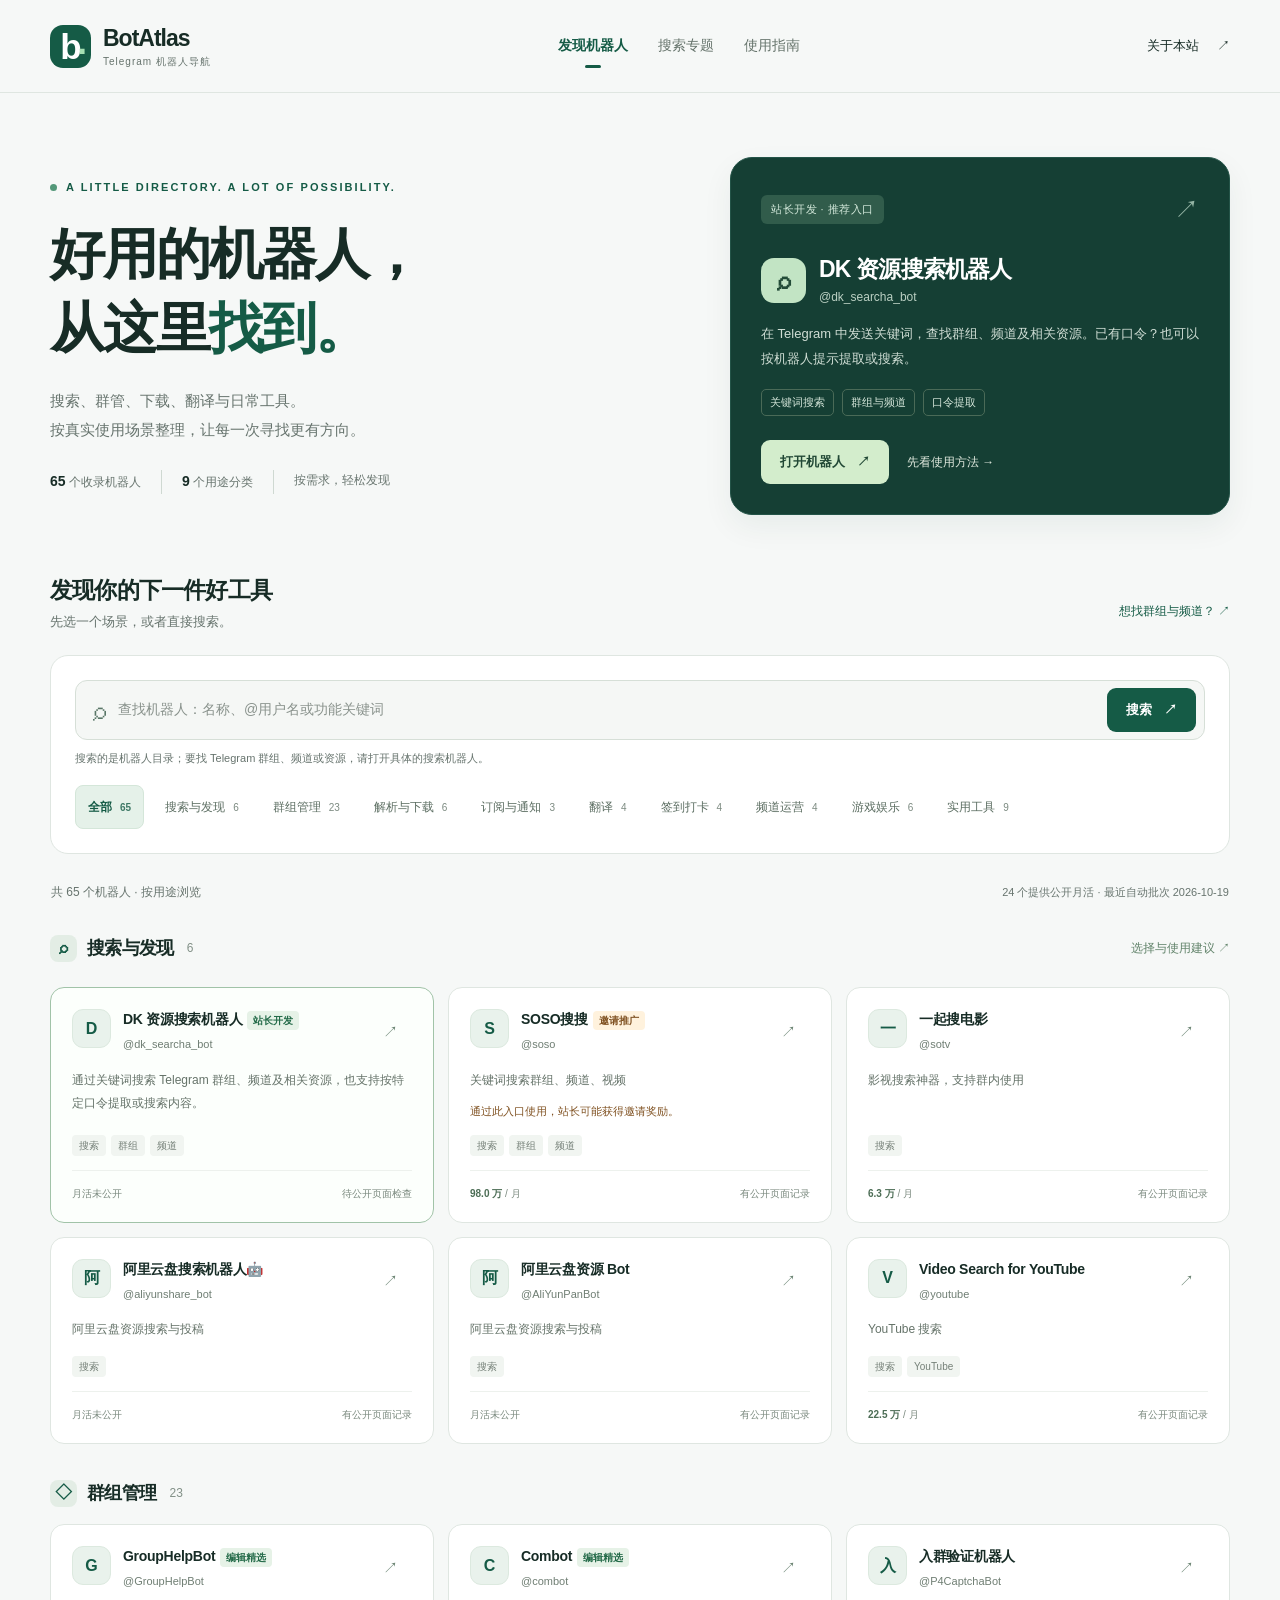
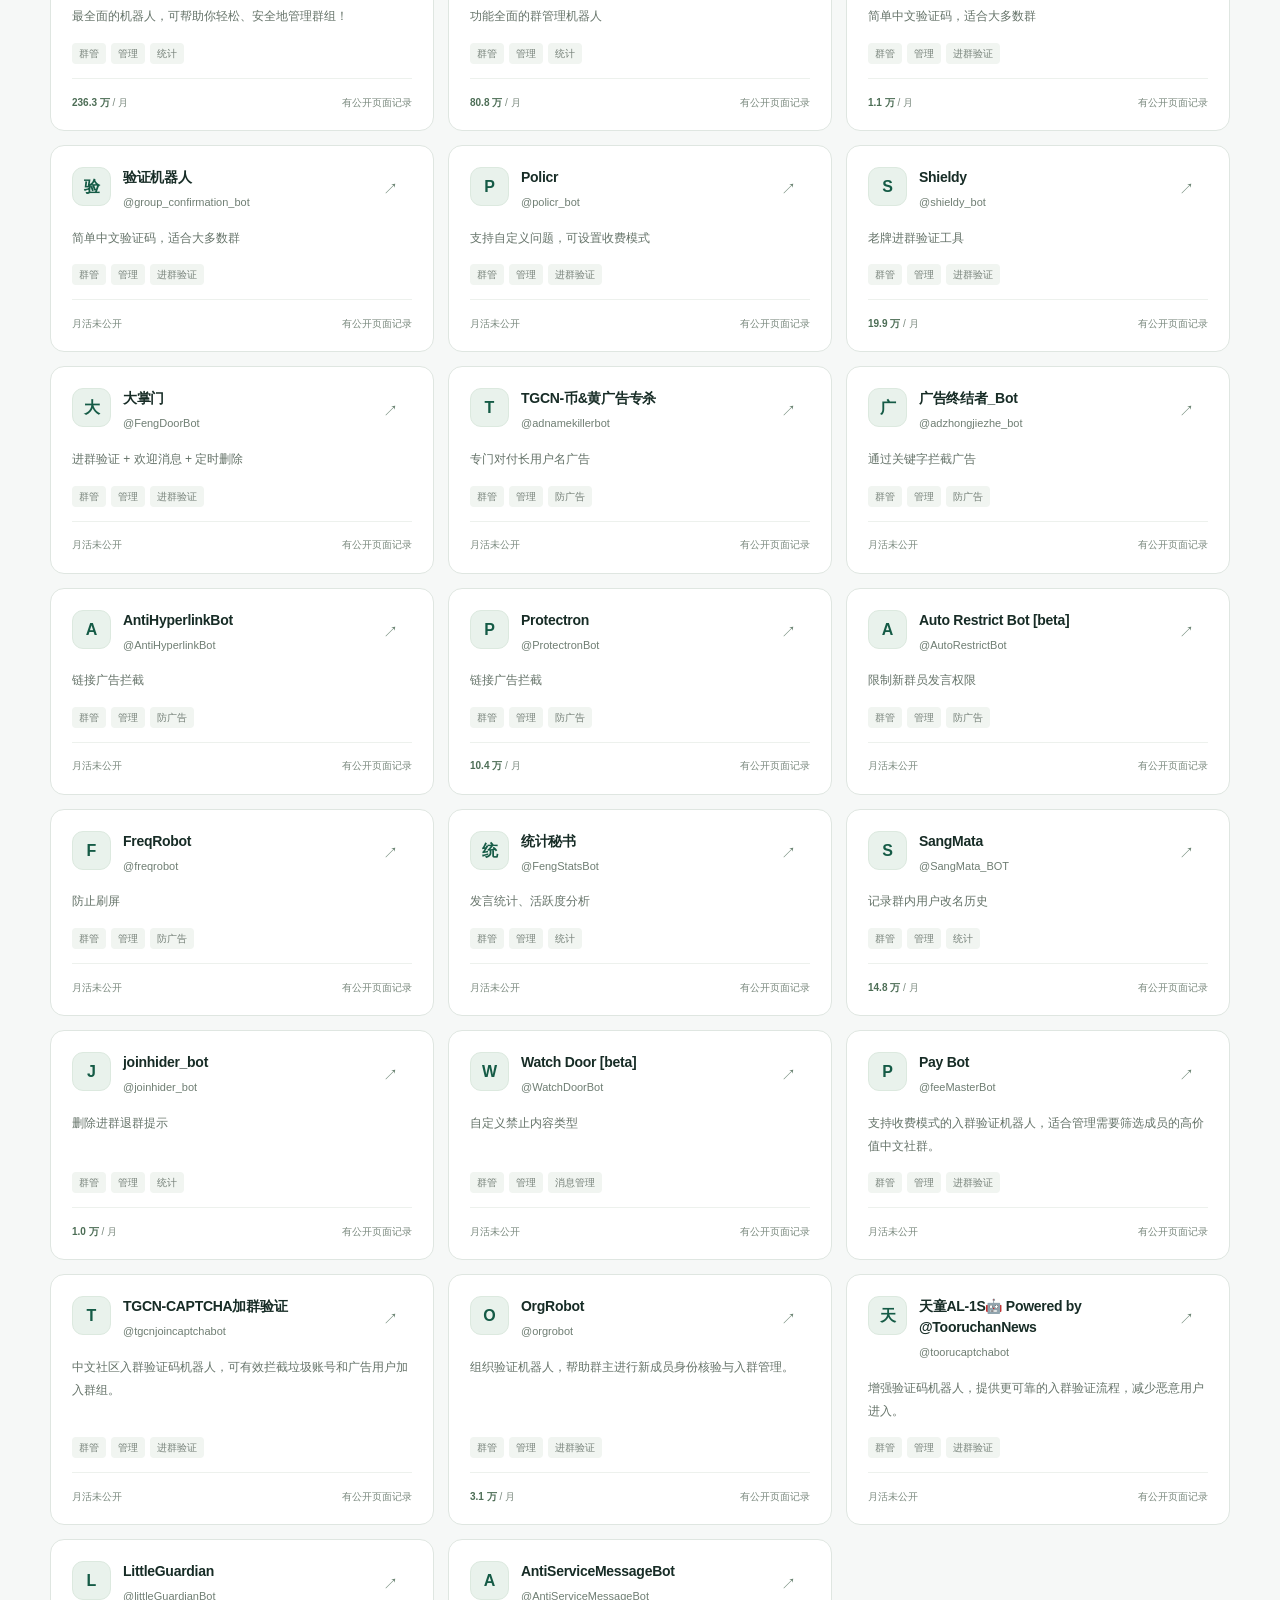
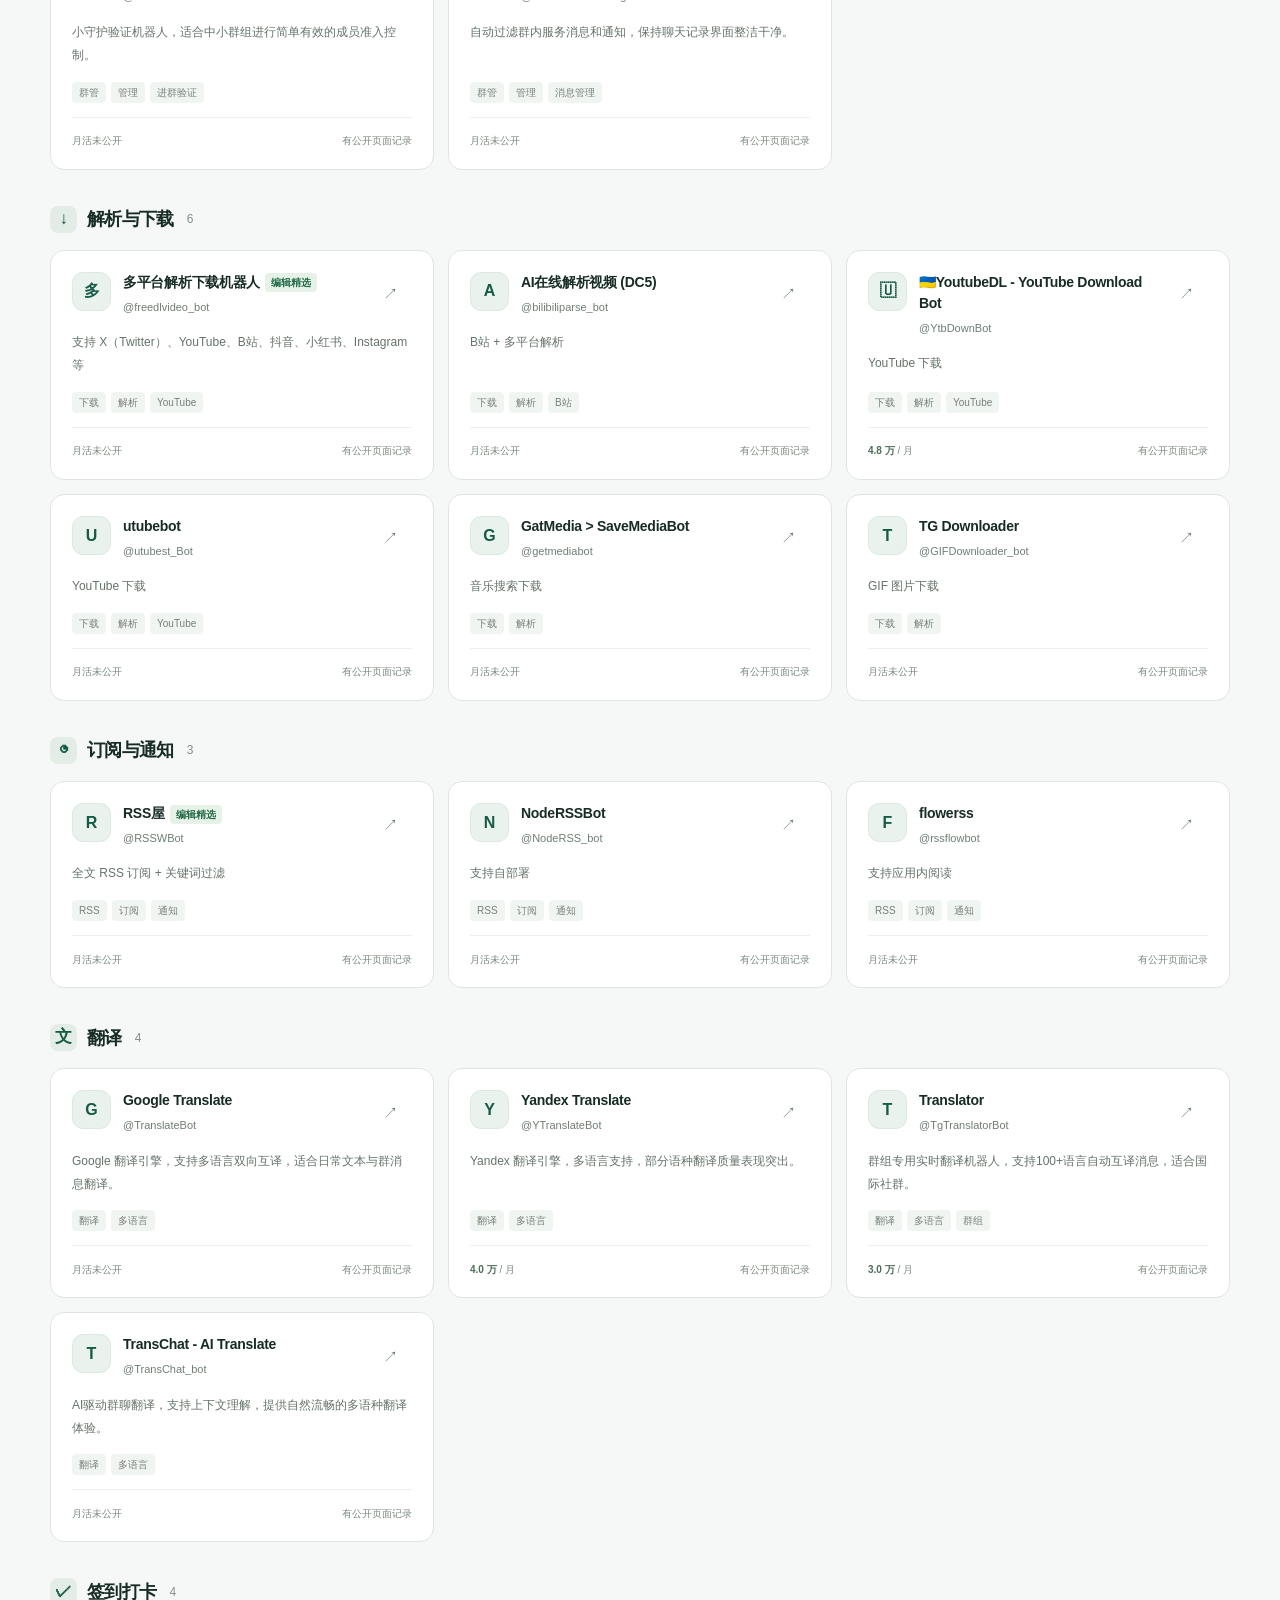
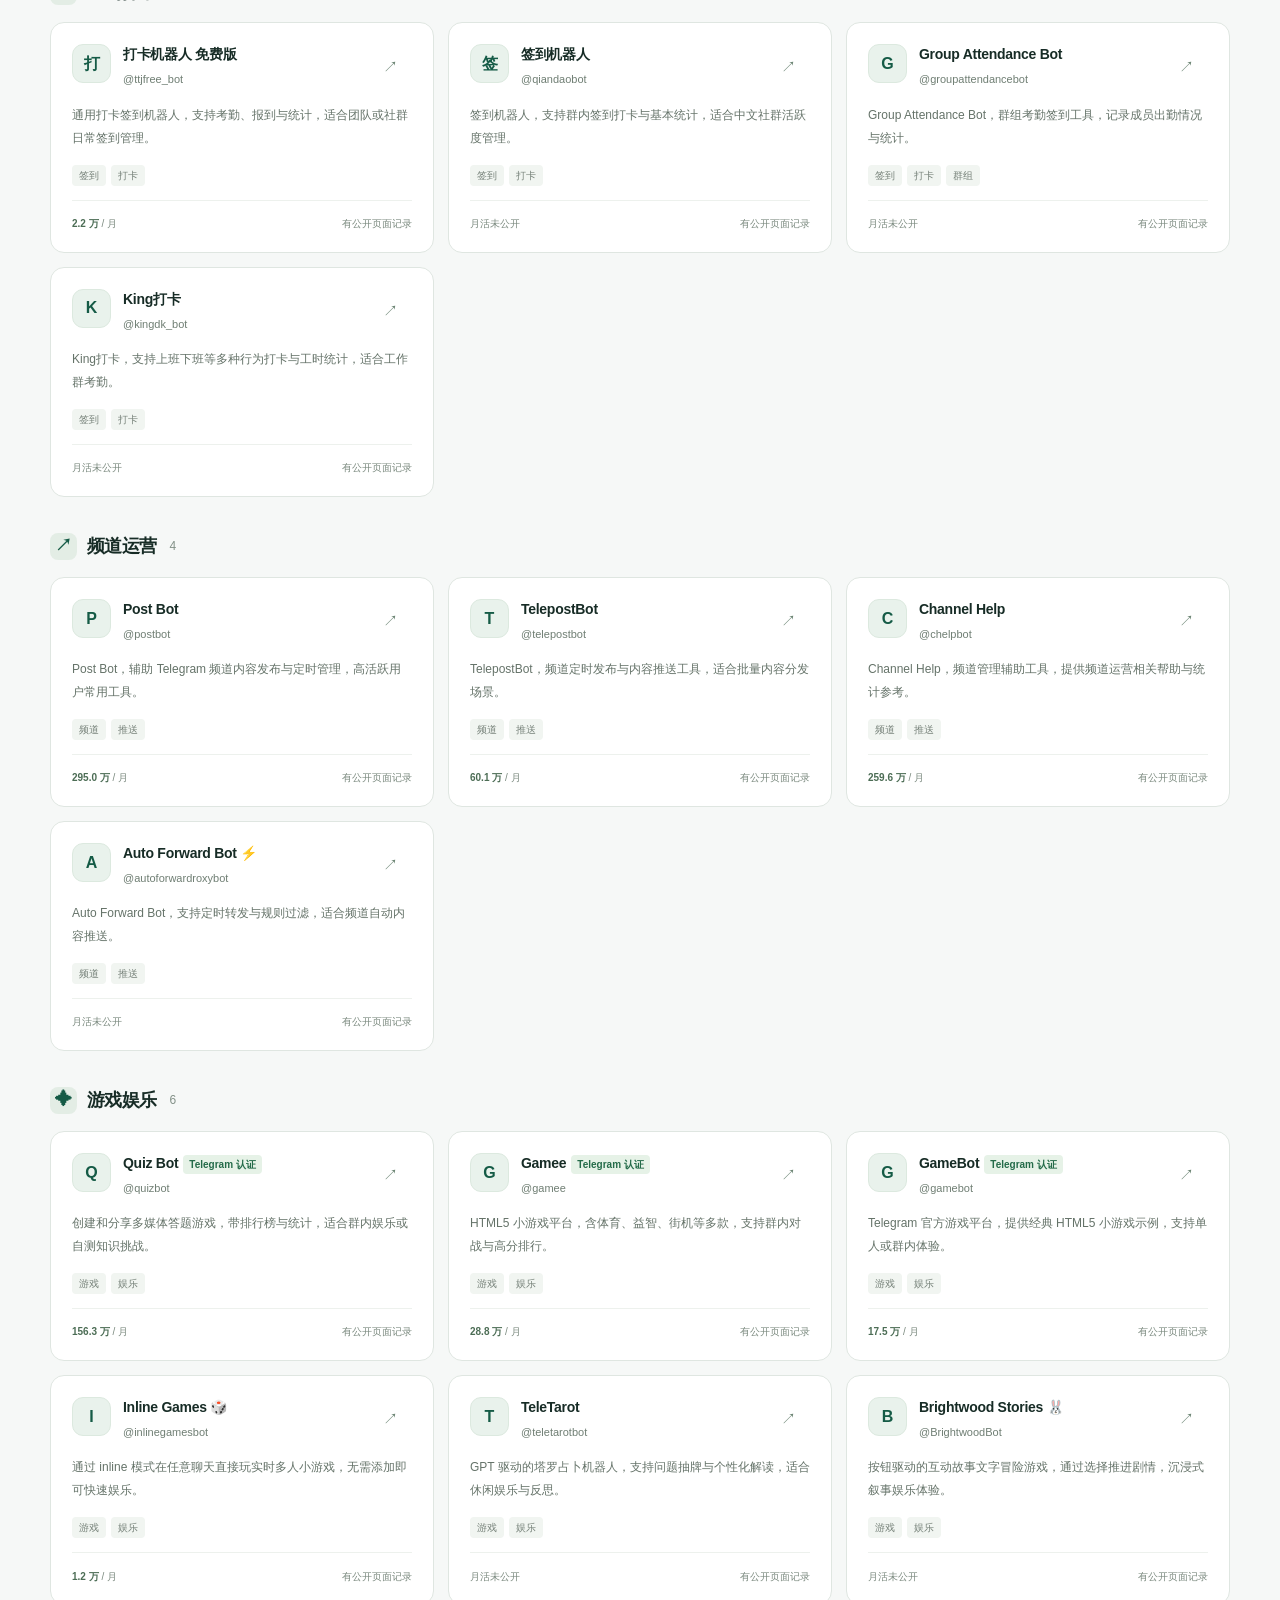
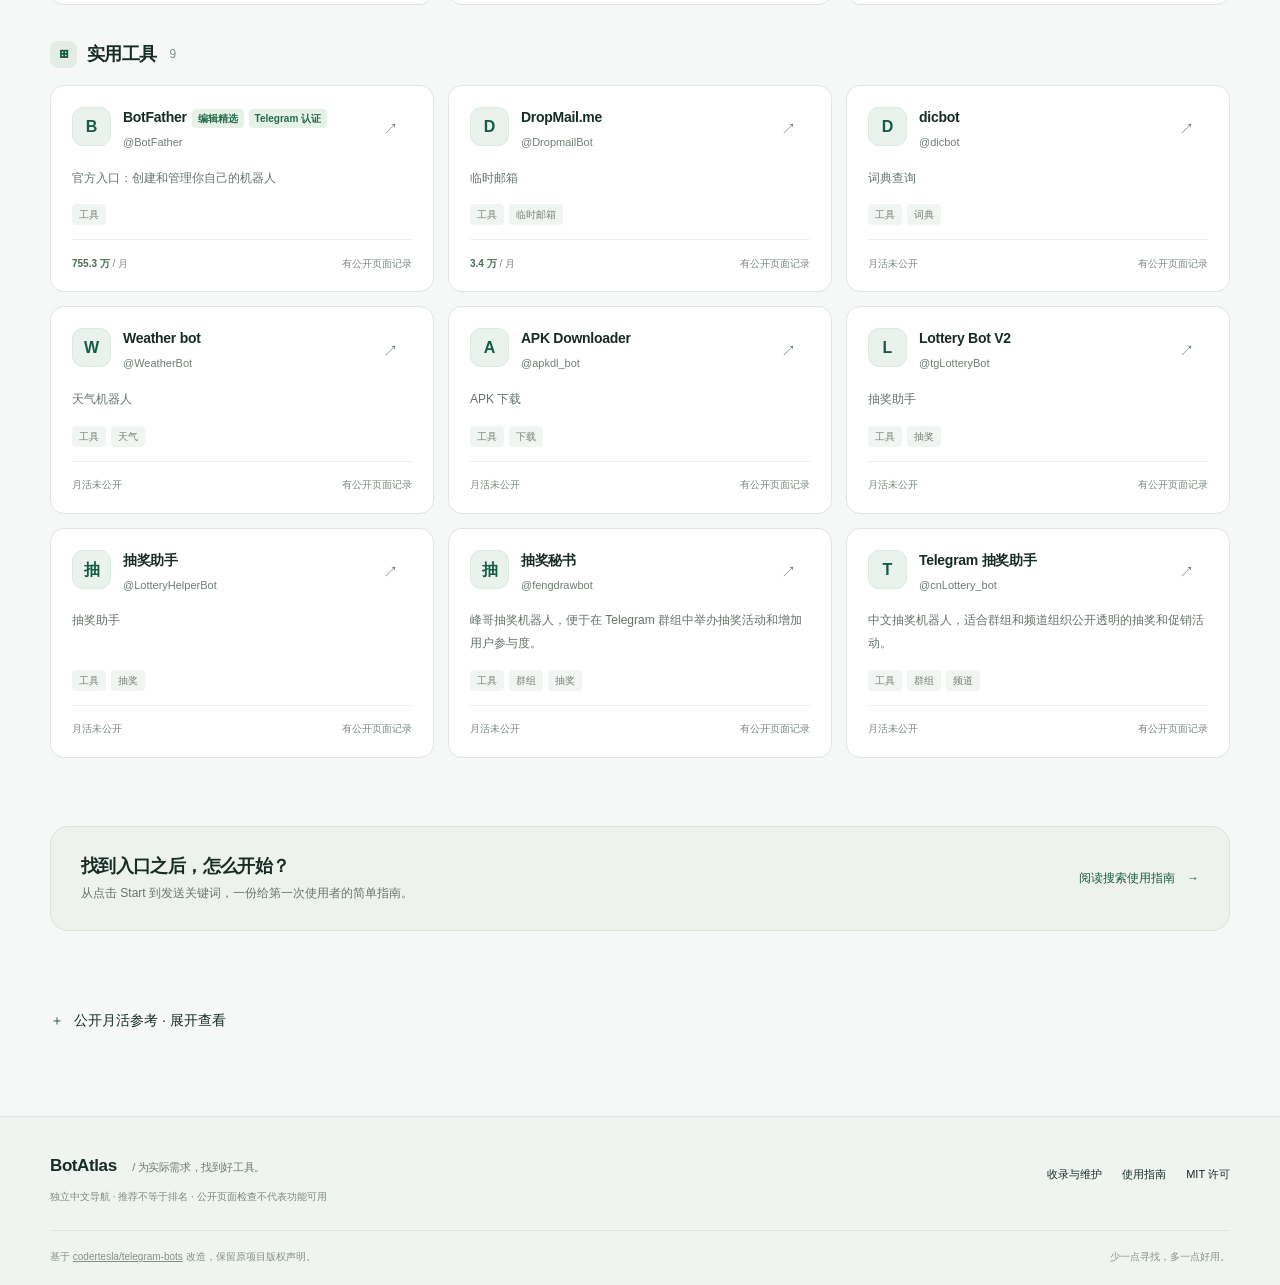
==== commit 722a1c45: "feat: support referral links and navigation source tracking" ====
--- a/docs/index.html
+++ b/docs/index.html
@@ -10,7 +10,7 @@
   <meta name="description" content="按使用场景发现实用的 Telegram 机器人：搜索群组与频道、群组管理、下载、翻译和日常工具。提供中文说明与使用指南。">
   <meta name="robots" content="noindex,follow"><meta property="og:title" content="Telegram 实用机器人导航 · BotAtlas"><meta property="og:description" content="按使用场景发现实用的 Telegram 机器人：搜索群组与频道、群组管理、下载、翻译和日常工具。提供中文说明与使用指南。"><meta property="og:type" content="website"><meta name="twitter:card" content="summary">
   <link rel="icon" href="./assets/mark.svg" type="image/svg+xml">
-  <link rel="stylesheet" href="./assets/style.css?v=04dfbc4fa0">
+  <link rel="stylesheet" href="./assets/style.css?v=d14a950c40">
   <script src="./assets/search.js?v=163757ca35" defer></script>
 </head>
 <body>
@@ -22,12 +22,12 @@
       <a class="header-about" href="./about/" >关于本站 <span aria-hidden="true">↗</span></a>
     </div>
   </header>
-  <main id="main" class="shell"><section class="hero"><div class="hero-copy"><div class="eyebrow">A LITTLE DIRECTORY. A LOT OF POSSIBILITY.</div><h1>好用的机器人，<br>从这里<em>找到。</em></h1><p>搜索、群管、下载、翻译与日常工具。<br>按真实使用场景整理，让每一次寻找更有方向。</p><div class="hero-facts"><span><strong>73</strong> 个收录机器人</span><span><strong>9</strong> 个用途分类</span><span>按需求，轻松发现</span></div></div><aside class="owner-card" aria-label="站长开发的搜索机器人"><div class="owner-top"><span class="owner-tag">站长开发 · 推荐入口</span><span class="owner-arrow" aria-hidden="true">↗</span></div><div class="owner-title"><span class="bot-avatar" aria-hidden="true">⌕</span><div><h2>DK 搜索机器人</h2><p>@dk_searcha_bot</p></div></div><p class="owner-description">在 Telegram 中发送关键词，查找群组、频道及相关资源。已有口令？也可以按机器人提示提取或搜索。</p><div class="owner-features"><span>关键词搜索</span><span>群组与频道</span><span>口令提取</span></div><div class="owner-actions"><a class="button button-light" href="https://t.me/dk_searcha_bot" target="_blank" rel="noopener noreferrer">打开机器人 <span aria-hidden="true">↗</span></a><a class="owner-guide" href="./guide/search/">先看使用方法 →</a></div></aside></section>
-    <section class="directory" id="directory" aria-labelledby="directory-title"><div class="section-heading"><div><h2 id="directory-title">发现你的下一件好工具</h2><p>先选一个场景，或者直接搜索。</p></div><a class="section-link" href="./category/search/">想找群组与频道？ ↗</a></div><div class="directory-toolbar"><form id="search-form" class="search-form" role="search"><label class="search-icon" for="bot-search"><span aria-hidden="true">⌕</span><span hidden>查找机器人</span></label><input id="bot-search" name="q" type="search" maxlength="120" placeholder="查找机器人：名称、@用户名或功能关键词" aria-label="查找机器人名称、用户名或功能" aria-describedby="search-help" autocomplete="off" disabled><button id="clear-search" class="clear-search" type="button" aria-label="清空搜索" hidden>×</button><button class="button" type="submit" disabled>搜索 <span aria-hidden="true">↗</span></button></form><p class="search-help" id="search-help">搜索的是机器人目录；要找 Telegram 群组、频道或资源，请打开具体的搜索机器人。</p><nav class="category-filters" aria-label="按用途筛选"><a class="filter-chip" href="#directory" data-filter="">全部<span class="filter-count">73</span></a><a class="filter-chip" href="#cat-search" data-filter="search">搜索与发现<span class="filter-count">15</span></a><a class="filter-chip" href="#cat-group" data-filter="group">群组管理<span class="filter-count">22</span></a><a class="filter-chip" href="#cat-download" data-filter="download">解析与下载<span class="filter-count">6</span></a><a class="filter-chip" href="#cat-rss" data-filter="rss">订阅与通知<span class="filter-count">3</span></a><a class="filter-chip" href="#cat-translate" data-filter="translate">翻译<span class="filter-count">4</span></a><a class="filter-chip" href="#cat-checkin" data-filter="checkin">签到打卡<span class="filter-count">4</span></a><a class="filter-chip" href="#cat-channel" data-filter="channel">频道运营<span class="filter-count">4</span></a><a class="filter-chip" href="#cat-game" data-filter="game">游戏娱乐<span class="filter-count">6</span></a><a class="filter-chip" href="#cat-tools" data-filter="tools">实用工具<span class="filter-count">9</span></a></nav><noscript><p class="noscript-note">目录内容可直接浏览。交互搜索需要启用 JavaScript；分类链接仍可跳到对应列表。</p></noscript></div><div class="catalog-status"><p id="result-status" role="status" aria-live="polite">共 <strong>73</strong> 个机器人 · 按用途浏览</p><span class="status-note">28 个提供公开月活 · 最近自动批次 2026-10-19</span><button class="clear-search" id="reset-filters" type="button" hidden aria-label="清空关键词和分类筛选">重置</button></div><div id="search-results" hidden><h2 class="results-title">搜索结果</h2><div class="bot-grid" id="results-grid"></div></div><div id="empty-state" class="empty-state" hidden><div class="empty-symbol" aria-hidden="true">⌕</div><h2>暂时没有找到合适的机器人</h2><p>试试更短的关键词、常见同义词，或取消分类限制。本站查找的是机器人，不是群组或资源内容。</p><div class="empty-actions"><button class="button" type="button" id="empty-reset">清空筛选，浏览全部</button><a class="button button-outline" href="./category/search/">了解 Telegram 搜索</a></div></div><div id="catalog-sections"><section class="category-section" id="cat-search" data-category-section="search"><div class="category-heading"><h2><span class="category-symbol" aria-hidden="true">⌕</span>搜索与发现<small>15</small></h2><a href="./category/search/">选择与使用建议 ↗</a></div><div class="bot-grid"><article class="bot-card" data-bot-id="jiso">
-      <div class="card-heading"><span class="bot-avatar" aria-hidden="true">极</span><div class="card-identity"><h3>极搜🔍中文搜索@JISO<span class="card-badge">编辑精选</span></h3><span class="bot-username">@jiso</span></div><a href="https://t.me/jiso" data-search-url="https://t.me/jiso" target="_blank" rel="noopener noreferrer" aria-label="打开 极搜🔍中文搜索@JISO（Telegram）">↗</a></div>
-      <p class="bot-description">搜索群、频道、视频、音乐、电影、新闻，综合能力强</p><div class="card-tags"><span>搜索</span><span>频道</span></div><div class="card-bottom"><span><strong>37.2 万</strong> / 月</span><span>有公开页面记录</span></div></article><article class="bot-card" data-bot-id="soso">
-      <div class="card-heading"><span class="bot-avatar" aria-hidden="true">S</span><div class="card-identity"><h3>SOSO搜搜</h3><span class="bot-username">@soso</span></div><a href="https://t.me/soso" data-search-url="https://t.me/soso" target="_blank" rel="noopener noreferrer" aria-label="打开 SOSO搜搜（Telegram）">↗</a></div>
-      <p class="bot-description">关键词搜索群组、频道、视频</p><div class="card-tags"><span>搜索</span><span>群组</span><span>频道</span></div><div class="card-bottom"><span><strong>98.0 万</strong> / 月</span><span>有公开页面记录</span></div></article><article class="bot-card" data-bot-id="sotv">
+  <main id="main" class="shell"><section class="hero"><div class="hero-copy"><div class="eyebrow">A LITTLE DIRECTORY. A LOT OF POSSIBILITY.</div><h1>好用的机器人，<br>从这里<em>找到。</em></h1><p>搜索、群管、下载、翻译与日常工具。<br>按真实使用场景整理，让每一次寻找更有方向。</p><div class="hero-facts"><span><strong>65</strong> 个收录机器人</span><span><strong>9</strong> 个用途分类</span><span>按需求，轻松发现</span></div></div><aside class="owner-card" aria-label="站长开发的搜索机器人"><div class="owner-top"><span class="owner-tag">站长开发 · 推荐入口</span><span class="owner-arrow" aria-hidden="true">↗</span></div><div class="owner-title"><span class="bot-avatar" aria-hidden="true">⌕</span><div><h2>DK 资源搜索机器人</h2><p>@dk_searcha_bot</p></div></div><p class="owner-description">在 Telegram 中发送关键词，查找群组、频道及相关资源。已有口令？也可以按机器人提示提取或搜索。</p><div class="owner-features"><span>关键词搜索</span><span>群组与频道</span><span>口令提取</span></div><div class="owner-actions"><a class="button button-light" href="https://t.me/dk_searcha_bot?start=nav_0" target="_blank" rel="noopener noreferrer">打开机器人 <span aria-hidden="true">↗</span></a><a class="owner-guide" href="./guide/search/">先看使用方法 →</a></div></aside></section>
+    <section class="directory" id="directory" aria-labelledby="directory-title"><div class="section-heading"><div><h2 id="directory-title">发现你的下一件好工具</h2><p>先选一个场景，或者直接搜索。</p></div><a class="section-link" href="./category/search/">想找群组与频道？ ↗</a></div><div class="directory-toolbar"><form id="search-form" class="search-form" role="search"><label class="search-icon" for="bot-search"><span aria-hidden="true">⌕</span><span hidden>查找机器人</span></label><input id="bot-search" name="q" type="search" maxlength="120" placeholder="查找机器人：名称、@用户名或功能关键词" aria-label="查找机器人名称、用户名或功能" aria-describedby="search-help" autocomplete="off" disabled><button id="clear-search" class="clear-search" type="button" aria-label="清空搜索" hidden>×</button><button class="button" type="submit" disabled>搜索 <span aria-hidden="true">↗</span></button></form><p class="search-help" id="search-help">搜索的是机器人目录；要找 Telegram 群组、频道或资源，请打开具体的搜索机器人。</p><nav class="category-filters" aria-label="按用途筛选"><a class="filter-chip" href="#directory" data-filter="">全部<span class="filter-count">65</span></a><a class="filter-chip" href="#cat-search" data-filter="search">搜索与发现<span class="filter-count">6</span></a><a class="filter-chip" href="#cat-group" data-filter="group">群组管理<span class="filter-count">23</span></a><a class="filter-chip" href="#cat-download" data-filter="download">解析与下载<span class="filter-count">6</span></a><a class="filter-chip" href="#cat-rss" data-filter="rss">订阅与通知<span class="filter-count">3</span></a><a class="filter-chip" href="#cat-translate" data-filter="translate">翻译<span class="filter-count">4</span></a><a class="filter-chip" href="#cat-checkin" data-filter="checkin">签到打卡<span class="filter-count">4</span></a><a class="filter-chip" href="#cat-channel" data-filter="channel">频道运营<span class="filter-count">4</span></a><a class="filter-chip" href="#cat-game" data-filter="game">游戏娱乐<span class="filter-count">6</span></a><a class="filter-chip" href="#cat-tools" data-filter="tools">实用工具<span class="filter-count">9</span></a></nav><noscript><p class="noscript-note">目录内容可直接浏览。交互搜索需要启用 JavaScript；分类链接仍可跳到对应列表。</p></noscript></div><div class="catalog-status"><p id="result-status" role="status" aria-live="polite">共 <strong>65</strong> 个机器人 · 按用途浏览</p><span class="status-note">24 个提供公开月活 · 最近自动批次 2026-10-19</span><button class="clear-search" id="reset-filters" type="button" hidden aria-label="清空关键词和分类筛选">重置</button></div><div id="search-results" hidden><h2 class="results-title">搜索结果</h2><div class="bot-grid" id="results-grid"></div></div><div id="empty-state" class="empty-state" hidden><div class="empty-symbol" aria-hidden="true">⌕</div><h2>暂时没有找到合适的机器人</h2><p>试试更短的关键词、常见同义词，或取消分类限制。本站查找的是机器人，不是群组或资源内容。</p><div class="empty-actions"><button class="button" type="button" id="empty-reset">清空筛选，浏览全部</button><a class="button button-outline" href="./category/search/">了解 Telegram 搜索</a></div></div><div id="catalog-sections"><section class="category-section" id="cat-search" data-category-section="search"><div class="category-heading"><h2><span class="category-symbol" aria-hidden="true">⌕</span>搜索与发现<small>6</small></h2><a href="./category/search/">选择与使用建议 ↗</a></div><div class="bot-grid"><article class="bot-card card-owned" data-bot-id="dk_searcha_bot">
+      <div class="card-heading"><span class="bot-avatar" aria-hidden="true">D</span><div class="card-identity"><h3>DK 资源搜索机器人<span class="card-badge">站长开发</span></h3><span class="bot-username">@dk_searcha_bot</span></div><a href="https://t.me/dk_searcha_bot?start=nav_0" data-search-url="https://t.me/dk_searcha_bot?start=nav_0" target="_blank" rel="noopener noreferrer" aria-label="打开 DK 资源搜索机器人（Telegram）">↗</a></div>
+      <p class="bot-description">通过关键词搜索 Telegram 群组、频道及相关资源，也支持按特定口令提取或搜索内容。</p><div class="card-tags"><span>搜索</span><span>群组</span><span>频道</span></div><div class="card-bottom"><span>月活未公开</span><span>待公开页面检查</span></div></article><article class="bot-card" data-bot-id="soso">
+      <div class="card-heading"><span class="bot-avatar" aria-hidden="true">S</span><div class="card-identity"><h3>SOSO搜搜<span class="card-badge badge-referral">邀请推广</span></h3><span class="bot-username">@soso</span></div><a href="https://t.me/soso?start=a_5666684493" data-search-url="https://t.me/soso?start=a_5666684493" target="_blank" rel="noopener noreferrer sponsored" aria-label="打开 SOSO搜搜（Telegram）">↗</a></div>
+      <p class="bot-description">关键词搜索群组、频道、视频</p><p class="referral-note">通过此入口使用，站长可能获得邀请奖励。</p><div class="card-tags"><span>搜索</span><span>群组</span><span>频道</span></div><div class="card-bottom"><span><strong>98.0 万</strong> / 月</span><span>有公开页面记录</span></div></article><article class="bot-card" data-bot-id="sotv">
       <div class="card-heading"><span class="bot-avatar" aria-hidden="true">一</span><div class="card-identity"><h3>一起搜电影</h3><span class="bot-username">@sotv</span></div><a href="https://t.me/sotv" data-search-url="https://t.me/sotv" target="_blank" rel="noopener noreferrer" aria-label="打开 一起搜电影（Telegram）">↗</a></div>
       <p class="bot-description">影视搜索神器，支持群内使用</p><div class="card-tags"><span>搜索</span></div><div class="card-bottom"><span><strong>6.3 万</strong> / 月</span><span>有公开页面记录</span></div></article><article class="bot-card" data-bot-id="aliyunshare_bot">
       <div class="card-heading"><span class="bot-avatar" aria-hidden="true">阿</span><div class="card-identity"><h3>阿里云盘搜索机器人🤖️</h3><span class="bot-username">@aliyunshare_bot</span></div><a href="https://t.me/aliyunshare_bot" data-search-url="https://t.me/aliyunshare_bot" target="_blank" rel="noopener noreferrer" aria-label="打开 阿里云盘搜索机器人🤖️（Telegram）">↗</a></div>
@@ -35,25 +35,9 @@
       <div class="card-heading"><span class="bot-avatar" aria-hidden="true">阿</span><div class="card-identity"><h3>阿里云盘资源 Bot</h3><span class="bot-username">@AliYunPanBot</span></div><a href="https://t.me/AliYunPanBot" data-search-url="https://t.me/AliYunPanBot" target="_blank" rel="noopener noreferrer" aria-label="打开 阿里云盘资源 Bot（Telegram）">↗</a></div>
       <p class="bot-description">阿里云盘资源搜索与投稿</p><div class="card-tags"><span>搜索</span></div><div class="card-bottom"><span>月活未公开</span><span>有公开页面记录</span></div></article><article class="bot-card" data-bot-id="youtube">
       <div class="card-heading"><span class="bot-avatar" aria-hidden="true">V</span><div class="card-identity"><h3>Video Search for YouTube</h3><span class="bot-username">@youtube</span></div><a href="https://t.me/youtube" data-search-url="https://t.me/youtube" target="_blank" rel="noopener noreferrer" aria-label="打开 Video Search for YouTube（Telegram）">↗</a></div>
-      <p class="bot-description">YouTube 搜索</p><div class="card-tags"><span>搜索</span><span>YouTube</span></div><div class="card-bottom"><span><strong>22.5 万</strong> / 月</span><span>有公开页面记录</span></div></article><article class="bot-card" data-bot-id="smss">
-      <div class="card-heading"><span class="bot-avatar" aria-hidden="true">🐴</span><div class="card-identity"><h3>🐴 神马搜索 🔍</h3><span class="bot-username">@smss</span></div><a href="https://t.me/smss" data-search-url="https://t.me/smss" target="_blank" rel="noopener noreferrer" aria-label="打开 🐴 神马搜索 🔍（Telegram）">↗</a></div>
-      <p class="bot-description">发送关键词即可搜索关联群组与频道资源，适合中文用户发现兴趣社区和内容聚合。</p><div class="card-tags"><span>搜索</span><span>群组</span><span>频道</span></div><div class="card-bottom"><span><strong>60.9 万</strong> / 月</span><span>有公开页面记录</span></div></article><article class="bot-card" data-bot-id="cjsy">
-      <div class="card-heading"><span class="bot-avatar" aria-hidden="true">🔍</span><div class="card-identity"><h3>🔍超级索引 @CJSY</h3><span class="bot-username">@CJSY</span></div><a href="https://t.me/CJSY" data-search-url="https://t.me/CJSY" target="_blank" rel="noopener noreferrer" aria-label="打开 🔍超级索引 @CJSY（Telegram）">↗</a></div>
-      <p class="bot-description">超级索引支持多维度搜索群组频道与媒体，适用于中文用户高效发现 Telegram 资源。</p><div class="card-tags"><span>搜索</span><span>群组</span><span>频道</span></div><div class="card-bottom"><span><strong>87.8 万</strong> / 月</span><span>有公开页面记录</span></div></article><article class="bot-card" data-bot-id="soula">
-      <div class="card-heading"><span class="bot-avatar" aria-hidden="true">搜</span><div class="card-identity"><h3>搜啦🔍资源搜索机器人 @soula</h3><span class="bot-username">@soula</span></div><a href="https://t.me/soula" data-search-url="https://t.me/soula" target="_blank" rel="noopener noreferrer" aria-label="打开 搜啦🔍资源搜索机器人 @soula（Telegram）">↗</a></div>
-      <p class="bot-description">搜啦机器人通过关键词检索群和频道内容，帮助用户快速找到感兴趣的中文社区。</p><div class="card-tags"><span>搜索</span><span>频道</span></div><div class="card-bottom"><span><strong>2.4 万</strong> / 月</span><span>有公开页面记录</span></div></article><article class="bot-card" data-bot-id="ikuaisobot">
-      <div class="card-heading"><span class="bot-avatar" aria-hidden="true">I</span><div class="card-identity"><h3>i快搜-🔍强大的搜索引擎</h3><span class="bot-username">@ikuaisobot</span></div><a href="https://t.me/ikuaisobot" data-search-url="https://t.me/ikuaisobot" target="_blank" rel="noopener noreferrer" aria-label="打开 i快搜-🔍强大的搜索引擎（Telegram）">↗</a></div>
-      <p class="bot-description">快搜索引机器人专注中文群组发现，输入关键词即可定位相关 Telegram 资源入口。</p><div class="card-tags"><span>搜索</span><span>群组</span></div><div class="card-bottom"><span>月活未公开</span><span>有公开页面记录</span></div></article><article class="bot-card" data-bot-id="aiso">
-      <div class="card-heading"><span class="bot-avatar" aria-hidden="true">A</span><div class="card-identity"><h3>aiso中文搜索🔍</h3><span class="bot-username">@aiso</span></div><a href="https://t.me/aiso" data-search-url="https://t.me/aiso" target="_blank" rel="noopener noreferrer" aria-label="打开 aiso中文搜索🔍（Telegram）">↗</a></div>
-      <p class="bot-description">简易搜索入口，支持发送词语查找群组与公开内容，适合新手用户快速上手。</p><div class="card-tags"><span>搜索</span><span>群组</span></div><div class="card-bottom"><span><strong>1.6 万</strong> / 月</span><span>有公开页面记录</span></div></article><article class="bot-card" data-bot-id="zh_secretary_bot">
-      <div class="card-heading"><span class="bot-avatar" aria-hidden="true">S</span><div class="card-identity"><h3>SE-索引秘书</h3><span class="bot-username">@zh_secretary_bot</span></div><a href="https://t.me/zh_secretary_bot" data-search-url="https://t.me/zh_secretary_bot" target="_blank" rel="noopener noreferrer" aria-label="打开 SE-索引秘书（Telegram）">↗</a></div>
-      <p class="bot-description">中文秘书类搜索工具，协助索引和发现各类 Telegram 群组与频道资源。</p><div class="card-tags"><span>搜索</span><span>群组</span><span>频道</span></div><div class="card-bottom"><span>月活未公开</span><span>有公开页面记录</span></div></article><article class="bot-card" data-bot-id="qunzudaquan_bot">
-      <div class="card-heading"><span class="bot-avatar" aria-hidden="true">群</span><div class="card-identity"><h3>群组大全_Bot</h3><span class="bot-username">@qunzudaquan_bot</span></div><a href="https://t.me/qunzudaquan_bot" data-search-url="https://t.me/qunzudaquan_bot" target="_blank" rel="noopener noreferrer" aria-label="打开 群组大全_Bot（Telegram）">↗</a></div>
-      <p class="bot-description">群组大全索引机器人，提供大量中文群组目录搜索，方便用户按需加入社群。</p><div class="card-tags"><span>搜索</span><span>群组</span></div><div class="card-bottom"><span>月活未公开</span><span>有公开页面记录</span></div></article><article class="bot-card" data-bot-id="zh_groups_bot">
-      <div class="card-heading"><span class="bot-avatar" aria-hidden="true">T</span><div class="card-identity"><h3>TGCN-群组频道狐🦊(不是猫)</h3><span class="bot-username">@zh_groups_bot</span></div><a href="https://t.me/zh_groups_bot" data-search-url="https://t.me/zh_groups_bot" target="_blank" rel="noopener noreferrer" aria-label="打开 TGCN-群组频道狐🦊(不是猫)（Telegram）">↗</a></div>
-      <p class="bot-description">中文群组搜索机器人，专注于推荐和发现各类主题的 Telegram 群聊资源。</p><div class="card-tags"><span>搜索</span><span>群组</span></div><div class="card-bottom"><span>月活未公开</span><span>有公开页面记录</span></div></article><article class="bot-card card-owned" data-bot-id="dk_searcha_bot">
-      <div class="card-heading"><span class="bot-avatar" aria-hidden="true">D</span><div class="card-identity"><h3>DK 搜索机器人<span class="card-badge">站长开发</span></h3><span class="bot-username">@dk_searcha_bot</span></div><a href="https://t.me/dk_searcha_bot" data-search-url="https://t.me/dk_searcha_bot" target="_blank" rel="noopener noreferrer" aria-label="打开 DK 搜索机器人（Telegram）">↗</a></div>
-      <p class="bot-description">通过关键词搜索 Telegram 群组、频道及相关资源，也支持按特定口令提取或搜索内容。</p><div class="card-tags"><span>搜索</span><span>群组</span><span>频道</span></div><div class="card-bottom"><span>月活未公开</span><span>待公开页面检查</span></div></article></div></section><section class="category-section" id="cat-group" data-category-section="group"><div class="category-heading"><h2><span class="category-symbol" aria-hidden="true">◇</span>群组管理<small>22</small></h2></div><div class="bot-grid"><article class="bot-card" data-bot-id="combot">
+      <p class="bot-description">YouTube 搜索</p><div class="card-tags"><span>搜索</span><span>YouTube</span></div><div class="card-bottom"><span><strong>22.5 万</strong> / 月</span><span>有公开页面记录</span></div></article></div></section><section class="category-section" id="cat-group" data-category-section="group"><div class="category-heading"><h2><span class="category-symbol" aria-hidden="true">◇</span>群组管理<small>23</small></h2></div><div class="bot-grid"><article class="bot-card" data-bot-id="grouphelpbot">
+      <div class="card-heading"><span class="bot-avatar" aria-hidden="true">G</span><div class="card-identity"><h3>GroupHelpBot<span class="card-badge">编辑精选</span></h3><span class="bot-username">@GroupHelpBot</span></div><a href="https://t.me/GroupHelpBot" data-search-url="https://t.me/GroupHelpBot" target="_blank" rel="noopener noreferrer" aria-label="打开 GroupHelpBot（Telegram）">↗</a></div>
+      <p class="bot-description">最全面的机器人，可帮助你轻松、安全地管理群组！</p><div class="card-tags"><span>群管</span><span>管理</span><span>统计</span></div><div class="card-bottom"><span><strong>236.3 万</strong> / 月</span><span>有公开页面记录</span></div></article><article class="bot-card" data-bot-id="combot">
       <div class="card-heading"><span class="bot-avatar" aria-hidden="true">C</span><div class="card-identity"><h3>Combot<span class="card-badge">编辑精选</span></h3><span class="bot-username">@combot</span></div><a href="https://t.me/combot" data-search-url="https://t.me/combot" target="_blank" rel="noopener noreferrer" aria-label="打开 Combot（Telegram）">↗</a></div>
       <p class="bot-description">功能全面的群管理机器人</p><div class="card-tags"><span>群管</span><span>管理</span><span>统计</span></div><div class="card-bottom"><span><strong>80.8 万</strong> / 月</span><span>有公开页面记录</span></div></article><article class="bot-card" data-bot-id="p4captchabot">
       <div class="card-heading"><span class="bot-avatar" aria-hidden="true">入</span><div class="card-identity"><h3>入群验证机器人</h3><span class="bot-username">@P4CaptchaBot</span></div><a href="https://t.me/P4CaptchaBot" data-search-url="https://t.me/P4CaptchaBot" target="_blank" rel="noopener noreferrer" aria-label="打开 入群验证机器人（Telegram）">↗</a></div>
@@ -170,8 +154,8 @@
       <p class="bot-description">峰哥抽奖机器人，便于在 Telegram 群组中举办抽奖活动和增加用户参与度。</p><div class="card-tags"><span>工具</span><span>群组</span><span>抽奖</span></div><div class="card-bottom"><span>月活未公开</span><span>有公开页面记录</span></div></article><article class="bot-card" data-bot-id="cnlottery_bot">
       <div class="card-heading"><span class="bot-avatar" aria-hidden="true">T</span><div class="card-identity"><h3>Telegram 抽奖助手</h3><span class="bot-username">@cnLottery_bot</span></div><a href="https://t.me/cnLottery_bot" data-search-url="https://t.me/cnLottery_bot" target="_blank" rel="noopener noreferrer" aria-label="打开 Telegram 抽奖助手（Telegram）">↗</a></div>
       <p class="bot-description">中文抽奖机器人，适合群组和频道组织公开透明的抽奖和促销活动。</p><div class="card-tags"><span>工具</span><span>群组</span><span>频道</span></div><div class="card-bottom"><span>月活未公开</span><span>有公开页面记录</span></div></article></div></section></div></section>
-    <section class="help-section"><div><h2>找到入口之后，怎么开始？</h2><p>从点击 Start 到发送关键词，一份给第一次使用者的简单指南。</p></div><a href="./guide/search/">阅读搜索使用指南 <span aria-hidden="true">　→</span></a></section><details class="popular"><summary>公开月活参考 · 展开查看</summary><p>仅在已收录且公开月活的条目中比较，数据并不完整，也不代表质量、安全性或本站推荐顺序。</p><ol><li><a href="https://t.me/BotFather" target="_blank" rel="noopener noreferrer">BotFather</a><small>755.3 万 / 月</small></li><li><a href="https://t.me/postbot" target="_blank" rel="noopener noreferrer">Post Bot</a><small>295.0 万 / 月</small></li><li><a href="https://t.me/chelpbot" target="_blank" rel="noopener noreferrer">Channel Help</a><small>259.6 万 / 月</small></li><li><a href="https://t.me/quizbot" target="_blank" rel="noopener noreferrer">Quiz Bot</a><small>156.3 万 / 月</small></li><li><a href="https://t.me/soso" target="_blank" rel="noopener noreferrer">SOSO搜搜</a><small>98.0 万 / 月</small></li><li><a href="https://t.me/CJSY" target="_blank" rel="noopener noreferrer">🔍超级索引 @CJSY</a><small>87.8 万 / 月</small></li><li><a href="https://t.me/combot" target="_blank" rel="noopener noreferrer">Combot</a><small>80.8 万 / 月</small></li><li><a href="https://t.me/smss" target="_blank" rel="noopener noreferrer">🐴 神马搜索 🔍</a><small>60.9 万 / 月</small></li><li><a href="https://t.me/telepostbot" target="_blank" rel="noopener noreferrer">TelepostBot</a><small>60.1 万 / 月</small></li><li><a href="https://t.me/jiso" target="_blank" rel="noopener noreferrer">极搜🔍中文搜索@JISO</a><small>37.2 万 / 月</small></li></ol></details></main>
+    <section class="help-section"><div><h2>找到入口之后，怎么开始？</h2><p>从点击 Start 到发送关键词，一份给第一次使用者的简单指南。</p></div><a href="./guide/search/">阅读搜索使用指南 <span aria-hidden="true">　→</span></a></section><details class="popular"><summary>公开月活参考 · 展开查看</summary><p>仅在已收录且公开月活的条目中比较，数据并不完整，也不代表质量、安全性或本站推荐顺序。</p><p>标注「邀请推广」的入口：通过此入口使用，站长可能获得邀请奖励。</p><ol><li><a href="https://t.me/BotFather" target="_blank" rel="noopener noreferrer">BotFather</a><small>755.3 万 / 月</small></li><li><a href="https://t.me/postbot" target="_blank" rel="noopener noreferrer">Post Bot</a><small>295.0 万 / 月</small></li><li><a href="https://t.me/chelpbot" target="_blank" rel="noopener noreferrer">Channel Help</a><small>259.6 万 / 月</small></li><li><a href="https://t.me/GroupHelpBot" target="_blank" rel="noopener noreferrer">GroupHelpBot</a><small>236.3 万 / 月</small></li><li><a href="https://t.me/quizbot" target="_blank" rel="noopener noreferrer">Quiz Bot</a><small>156.3 万 / 月</small></li><li><a href="https://t.me/soso?start=a_5666684493" target="_blank" rel="noopener noreferrer sponsored">SOSO搜搜<span class="card-badge badge-referral">邀请推广</span></a><small>98.0 万 / 月</small></li><li><a href="https://t.me/combot" target="_blank" rel="noopener noreferrer">Combot</a><small>80.8 万 / 月</small></li><li><a href="https://t.me/telepostbot" target="_blank" rel="noopener noreferrer">TelepostBot</a><small>60.1 万 / 月</small></li><li><a href="https://t.me/gamee" target="_blank" rel="noopener noreferrer">Gamee</a><small>28.8 万 / 月</small></li><li><a href="https://t.me/youtube" target="_blank" rel="noopener noreferrer">Video Search for YouTube</a><small>22.5 万 / 月</small></li></ol></details></main>
   <footer class="site-footer"><div class="shell footer-inner"><div><a class="footer-brand" href="./">BotAtlas<span> / 为实际需求，找到好工具。</span></a><p>独立中文导航 · 推荐不等于排名 · 公开页面检查不代表功能可用</p></div><div class="footer-links"><a href="./about/">收录与维护</a><a href="./guide/search/">使用指南</a><a href="./LICENSE.txt">MIT 许可</a></div></div><div class="shell footer-bottom"><span>基于 <a href="https://github.com/codertesla/telegram-bots" target="_blank" rel="noopener noreferrer">codertesla/telegram-bots</a> 改造，保留原项目版权声明。</span><span>少一点寻找，多一点好用。</span></div></footer>
-  <script type="application/json" id="search-data">[{"id": "botfather", "name": "BotFather", "remoteName": "BotFather", "username": "@BotFather", "description": "官方入口：创建和管理你自己的机器人", "tags": ["工具"], "category": "tools", "categoryName": "Telegram 实用工具机器人"}, {"id": "jiso", "name": "极搜🔍中文搜索@JISO", "remoteName": "极搜🔍中文搜索@JISO", "username": "@jiso", "description": "搜索群、频道、视频、音乐、电影、新闻，综合能力强", "tags": ["搜索", "频道"], "category": "search", "categoryName": "Telegram 搜索机器人"}, {"id": "combot", "name": "Combot", "remoteName": "Combot", "username": "@combot", "description": "功能全面的群管理机器人", "tags": ["群管", "管理", "统计"], "category": "group", "categoryName": "Telegram 群组管理机器人"}, {"id": "rsswbot", "name": "RSS屋", "remoteName": "RSS屋", "username": "@RSSWBot", "description": "全文 RSS 订阅 + 关键词过滤", "tags": ["RSS", "订阅", "通知"], "category": "rss", "categoryName": "Telegram RSS 订阅机器人"}, {"id": "freedlvideo_bot", "name": "多平台解析下载机器人", "remoteName": "多平台解析下载机器人", "username": "@freedlvideo_bot", "description": "支持 X（Twitter）、YouTube、B站、抖音、小红书、Instagram 等", "tags": ["下载", "解析", "YouTube", "B站"], "category": "download", "categoryName": "Telegram 下载机器人"}, {"id": "soso", "name": "SOSO搜搜", "remoteName": "SOSO搜搜", "username": "@soso", "description": "关键词搜索群组、频道、视频", "tags": ["搜索", "群组", "频道"], "category": "search", "categoryName": "Telegram 搜索机器人"}, {"id": "sotv", "name": "一起搜电影", "remoteName": "一起搜电影", "username": "@sotv", "description": "影视搜索神器，支持群内使用", "tags": ["搜索"], "category": "search", "categoryName": "Telegram 搜索机器人"}, {"id": "aliyunshare_bot", "name": "阿里云盘搜索机器人🤖️", "remoteName": "阿里云盘搜索机器人🤖️", "username": "@aliyunshare_bot", "description": "阿里云盘资源搜索与投稿", "tags": ["搜索"], "category": "search", "categoryName": "Telegram 搜索机器人"}, {"id": "aliyunpanbot", "name": "阿里云盘资源 Bot", "remoteName": "阿里云盘资源 Bot", "username": "@AliYunPanBot", "description": "阿里云盘资源搜索与投稿", "tags": ["搜索"], "category": "search", "categoryName": "Telegram 搜索机器人"}, {"id": "youtube", "name": "Video Search for YouTube", "remoteName": "Video Search for YouTube", "username": "@youtube", "description": "YouTube 搜索", "tags": ["搜索", "YouTube"], "category": "search", "categoryName": "Telegram 搜索机器人"}, {"id": "p4captchabot", "name": "入群验证机器人", "remoteName": "入群验证机器人", "username": "@P4CaptchaBot", "description": "简单中文验证码，适合大多数群", "tags": ["群管", "管理", "进群验证"], "category": "group", "categoryName": "Telegram 群组管理机器人"}, {"id": "group_confirmation_bot", "name": "验证机器人", "remoteName": "验证机器人", "username": "@group_confirmation_bot", "description": "简单中文验证码，适合大多数群", "tags": ["群管", "管理", "进群验证"], "category": "group", "categoryName": "Telegram 群组管理机器人"}, {"id": "policr_bot", "name": "Policr", "remoteName": "Policr", "username": "@policr_bot", "description": "支持自定义问题，可设置收费模式", "tags": ["群管", "管理", "进群验证"], "category": "group", "categoryName": "Telegram 群组管理机器人"}, {"id": "shieldy_bot", "name": "Shieldy", "remoteName": "Shieldy", "username": "@shieldy_bot", "description": "老牌进群验证工具", "tags": ["群管", "管理", "进群验证"], "category": "group", "categoryName": "Telegram 群组管理机器人"}, {"id": "fengdoorbot", "name": "大掌门", "remoteName": "大掌门", "username": "@FengDoorBot", "description": "进群验证 + 欢迎消息 + 定时删除", "tags": ["群管", "管理", "进群验证"], "category": "group", "categoryName": "Telegram 群组管理机器人"}, {"id": "adnamekillerbot", "name": "TGCN-币\u0026黄广告专杀", "remoteName": "TGCN-币\u0026黄广告专杀", "username": "@adnamekillerbot", "description": "专门对付长用户名广告", "tags": ["群管", "管理", "防广告"], "category": "group", "categoryName": "Telegram 群组管理机器人"}, {"id": "adzhongjiezhe_bot", "name": "广告终结者_Bot", "remoteName": "广告终结者_Bot", "username": "@adzhongjiezhe_bot", "description": "通过关键字拦截广告", "tags": ["群管", "管理", "防广告"], "category": "group", "categoryName": "Telegram 群组管理机器人"}, {"id": "antihyperlinkbot", "name": "AntiHyperlinkBot", "remoteName": "AntiHyperlinkBot", "username": "@AntiHyperlinkBot", "description": "链接广告拦截", "tags": ["群管", "管理", "防广告"], "category": "group", "categoryName": "Telegram 群组管理机器人"}, {"id": "protectronbot", "name": "Protectron", "remoteName": "Protectron", "username": "@ProtectronBot", "description": "链接广告拦截", "tags": ["群管", "管理", "防广告"], "category": "group", "categoryName": "Telegram 群组管理机器人"}, {"id": "autorestrictbot", "name": "Auto Restrict Bot [beta]", "remoteName": "Auto Restrict Bot [beta]", "username": "@AutoRestrictBot", "description": "限制新群员发言权限", "tags": ["群管", "管理", "防广告"], "category": "group", "categoryName": "Telegram 群组管理机器人"}, {"id": "freqrobot", "name": "FreqRobot", "remoteName": "FreqRobot", "username": "@freqrobot", "description": "防止刷屏", "tags": ["群管", "管理", "防广告"], "category": "group", "categoryName": "Telegram 群组管理机器人"}, {"id": "fengstatsbot", "name": "统计秘书", "remoteName": "统计秘书", "username": "@FengStatsBot", "description": "发言统计、活跃度分析", "tags": ["群管", "管理", "统计"], "category": "group", "categoryName": "Telegram 群组管理机器人"}, {"id": "sangmata_bot", "name": "SangMata", "remoteName": "SangMata", "username": "@SangMata_BOT", "description": "记录群内用户改名历史", "tags": ["群管", "管理", "统计"], "category": "group", "categoryName": "Telegram 群组管理机器人"}, {"id": "joinhider_bot", "name": "joinhider_bot", "remoteName": "joinhider_bot", "username": "@joinhider_bot", "description": "删除进群退群提示", "tags": ["群管", "管理", "统计"], "category": "group", "categoryName": "Telegram 群组管理机器人"}, {"id": "watchdoorbot", "name": "Watch Door [beta]", "remoteName": "Watch Door [beta]", "username": "@WatchDoorBot", "description": "自定义禁止内容类型", "tags": ["群管", "管理", "消息管理"], "category": "group", "categoryName": "Telegram 群组管理机器人"}, {"id": "bilibiliparse_bot", "name": "AI在线解析视频 (DC5)", "remoteName": "AI在线解析视频 (DC5)", "username": "@bilibiliparse_bot", "description": "B站 + 多平台解析", "tags": ["下载", "解析", "B站"], "category": "download", "categoryName": "Telegram 下载机器人"}, {"id": "ytbdownbot", "name": "🇺🇦YoutubeDL - YouTube Download Bot", "remoteName": "🇺🇦YoutubeDL - YouTube Download Bot", "username": "@YtbDownBot", "description": "YouTube 下载", "tags": ["下载", "解析", "YouTube"], "category": "download", "categoryName": "Telegram 下载机器人"}, {"id": "utubest_bot", "name": "utubebot", "remoteName": "utubebot", "username": "@utubest_Bot", "description": "YouTube 下载", "tags": ["下载", "解析", "YouTube"], "category": "download", "categoryName": "Telegram 下载机器人"}, {"id": "getmediabot", "name": "GatMedia \u003e SaveMediaBot", "remoteName": "GatMedia \u003e SaveMediaBot", "username": "@getmediabot", "description": "音乐搜索下载", "tags": ["下载", "解析"], "category": "download", "categoryName": "Telegram 下载机器人"}, {"id": "gifdownloader_bot", "name": "TG Downloader", "remoteName": "TG Downloader", "username": "@GIFDownloader_bot", "description": "GIF 图片下载", "tags": ["下载", "解析"], "category": "download", "categoryName": "Telegram 下载机器人"}, {"id": "noderss_bot", "name": "NodeRSSBot", "remoteName": "NodeRSSBot", "username": "@NodeRSS_bot", "description": "支持自部署", "tags": ["RSS", "订阅", "通知"], "category": "rss", "categoryName": "Telegram RSS 订阅机器人"}, {"id": "rssflowbot", "name": "flowerss", "remoteName": "flowerss", "username": "@rssflowbot", "description": "支持应用内阅读", "tags": ["RSS", "订阅", "通知"], "category": "rss", "categoryName": "Telegram RSS 订阅机器人"}, {"id": "dropmailbot", "name": "DropMail.me", "remoteName": "DropMail.me", "username": "@DropmailBot", "description": "临时邮箱", "tags": ["工具", "临时邮箱"], "category": "tools", "categoryName": "Telegram 实用工具机器人"}, {"id": "dicbot", "name": "dicbot", "remoteName": "dicbot", "username": "@dicbot", "description": "词典查询", "tags": ["工具", "词典"], "category": "tools", "categoryName": "Telegram 实用工具机器人"}, {"id": "weatherbot", "name": "Weather bot", "remoteName": "Weather bot", "username": "@WeatherBot", "description": "天气机器人", "tags": ["工具", "天气"], "category": "tools", "categoryName": "Telegram 实用工具机器人"}, {"id": "apkdl_bot", "name": "APK Downloader", "remoteName": "APK Downloader", "username": "@apkdl_bot", "description": "APK 下载", "tags": ["工具", "下载"], "category": "tools", "categoryName": "Telegram 实用工具机器人"}, {"id": "tglotterybot", "name": "Lottery Bot V2", "remoteName": "Lottery Bot V2", "username": "@tgLotteryBot", "description": "抽奖助手", "tags": ["工具", "抽奖"], "category": "tools", "categoryName": "Telegram 实用工具机器人"}, {"id": "lotteryhelperbot", "name": "抽奖助手", "remoteName": "抽奖助手", "username": "@LotteryHelperBot", "description": "抽奖助手", "tags": ["工具", "抽奖"], "category": "tools", "categoryName": "Telegram 实用工具机器人"}, {"id": "smss", "name": "🐴 神马搜索 🔍", "remoteName": "🐴 神马搜索 🔍", "username": "@smss", "description": "发送关键词即可搜索关联群组与频道资源，适合中文用户发现兴趣社区和内容聚合。", "tags": ["搜索", "群组", "频道"], "category": "search", "categoryName": "Telegram 搜索机器人"}, {"id": "cjsy", "name": "🔍超级索引 @CJSY", "remoteName": "🔍超级索引 @CJSY", "username": "@CJSY", "description": "超级索引支持多维度搜索群组频道与媒体，适用于中文用户高效发现 Telegram 资源。", "tags": ["搜索", "群组", "频道"], "category": "search", "categoryName": "Telegram 搜索机器人"}, {"id": "soula", "name": "搜啦🔍资源搜索机器人 @soula", "remoteName": "搜啦🔍资源搜索机器人 @soula", "username": "@soula", "description": "搜啦机器人通过关键词检索群和频道内容，帮助用户快速找到感兴趣的中文社区。", "tags": ["搜索", "频道"], "category": "search", "categoryName": "Telegram 搜索机器人"}, {"id": "ikuaisobot", "name": "i快搜-🔍强大的搜索引擎", "remoteName": "i快搜-🔍强大的搜索引擎", "username": "@ikuaisobot", "description": "快搜索引机器人专注中文群组发现，输入关键词即可定位相关 Telegram 资源入口。", "tags": ["搜索", "群组"], "category": "search", "categoryName": "Telegram 搜索机器人"}, {"id": "aiso", "name": "aiso中文搜索🔍", "remoteName": "aiso中文搜索🔍", "username": "@aiso", "description": "简易搜索入口，支持发送词语查找群组与公开内容，适合新手用户快速上手。", "tags": ["搜索", "群组"], "category": "search", "categoryName": "Telegram 搜索机器人"}, {"id": "zh_secretary_bot", "name": "SE-索引秘书", "remoteName": "SE-索引秘书", "username": "@zh_secretary_bot", "description": "中文秘书类搜索工具，协助索引和发现各类 Telegram 群组与频道资源。", "tags": ["搜索", "群组", "频道"], "category": "search", "categoryName": "Telegram 搜索机器人"}, {"id": "qunzudaquan_bot", "name": "群组大全_Bot", "remoteName": "群组大全_Bot", "username": "@qunzudaquan_bot", "description": "群组大全索引机器人，提供大量中文群组目录搜索，方便用户按需加入社群。", "tags": ["搜索", "群组"], "category": "search", "categoryName": "Telegram 搜索机器人"}, {"id": "zh_groups_bot", "name": "TGCN-群组频道狐🦊(不是猫)", "remoteName": "TGCN-群组频道狐🦊(不是猫)", "username": "@zh_groups_bot", "description": "中文群组搜索机器人，专注于推荐和发现各类主题的 Telegram 群聊资源。", "tags": ["搜索", "群组"], "category": "search", "categoryName": "Telegram 搜索机器人"}, {"id": "feemasterbot", "name": "Pay Bot", "remoteName": "Pay Bot", "username": "@feeMasterBot", "description": "支持收费模式的入群验证机器人，适合管理需要筛选成员的高价值中文社群。", "tags": ["群管", "管理", "进群验证"], "category": "group", "categoryName": "Telegram 群组管理机器人"}, {"id": "tgcnjoincaptchabot", "name": "TGCN-CAPTCHA加群验证", "remoteName": "TGCN-CAPTCHA加群验证", "username": "@tgcnjoincaptchabot", "description": "中文社区入群验证码机器人，可有效拦截垃圾账号和广告用户加入群组。", "tags": ["群管", "管理", "进群验证", "群组"], "category": "group", "categoryName": "Telegram 群组管理机器人"}, {"id": "orgrobot", "name": "OrgRobot", "remoteName": "OrgRobot", "username": "@orgrobot", "description": "组织验证机器人，帮助群主进行新成员身份核验与入群管理。", "tags": ["群管", "管理", "进群验证"], "category": "group", "categoryName": "Telegram 群组管理机器人"}, {"id": "toorucaptchabot", "name": "天童AL-1S🤖 Powered by @TooruchanNews", "remoteName": "天童AL-1S🤖 Powered by @TooruchanNews", "username": "@toorucaptchabot", "description": "增强验证码机器人，提供更可靠的入群验证流程，减少恶意用户进入。", "tags": ["群管", "管理", "进群验证"], "category": "group", "categoryName": "Telegram 群组管理机器人"}, {"id": "littleguardianbot", "name": "LittleGuardian", "remoteName": "LittleGuardian", "username": "@littleGuardianBot", "description": "小守护验证机器人，适合中小群组进行简单有效的成员准入控制。", "tags": ["群管", "管理", "进群验证", "群组"], "category": "group", "categoryName": "Telegram 群组管理机器人"}, {"id": "antiservicemessagebot", "name": "AntiServiceMessageBot", "remoteName": "AntiServiceMessageBot", "username": "@AntiServiceMessageBot", "description": "自动过滤群内服务消息和通知，保持聊天记录界面整洁干净。", "tags": ["群管", "管理", "消息管理"], "category": "group", "categoryName": "Telegram 群组管理机器人"}, {"id": "fengdrawbot", "name": "抽奖秘书", "remoteName": "抽奖秘书", "username": "@fengdrawbot", "description": "峰哥抽奖机器人，便于在 Telegram 群组中举办抽奖活动和增加用户参与度。", "tags": ["工具", "群组", "抽奖"], "category": "tools", "categoryName": "Telegram 实用工具机器人"}, {"id": "cnlottery_bot", "name": "Telegram 抽奖助手", "remoteName": "Telegram 抽奖助手", "username": "@cnLottery_bot", "description": "中文抽奖机器人，适合群组和频道组织公开透明的抽奖和促销活动。", "tags": ["工具", "群组", "频道", "抽奖"], "category": "tools", "categoryName": "Telegram 实用工具机器人"}, {"id": "translatebot", "name": "Google Translate", "remoteName": "Google Translate", "username": "@TranslateBot", "description": "Google 翻译引擎，支持多语言双向互译，适合日常文本与群消息翻译。", "tags": ["翻译", "多语言"], "category": "translate", "categoryName": "Telegram 翻译机器人"}, {"id": "ytranslatebot", "name": "Yandex Translate", "remoteName": "Yandex Translate", "username": "@YTranslateBot", "description": "Yandex 翻译引擎，多语言支持，部分语种翻译质量表现突出。", "tags": ["翻译", "多语言"], "category": "translate", "categoryName": "Telegram 翻译机器人"}, {"id": "tgtranslatorbot", "name": "Translator", "remoteName": "Translator", "username": "@TgTranslatorBot", "description": "群组专用实时翻译机器人，支持100+语言自动互译消息，适合国际社群。", "tags": ["翻译", "多语言", "群组"], "category": "translate", "categoryName": "Telegram 翻译机器人"}, {"id": "transchat_bot", "name": "TransChat - AI Translate", "remoteName": "TransChat - AI Translate", "username": "@TransChat_bot", "description": "AI驱动群聊翻译，支持上下文理解，提供自然流畅的多语种翻译体验。", "tags": ["翻译", "多语言"], "category": "translate", "categoryName": "Telegram 翻译机器人"}, {"id": "ttjfree_bot", "name": "打卡机器人 免费版", "remoteName": "打卡机器人 免费版", "username": "@ttjfree_bot", "description": "通用打卡签到机器人，支持考勤、报到与统计，适合团队或社群日常签到管理。", "tags": ["签到", "打卡"], "category": "checkin", "categoryName": "Telegram 签到机器人"}, {"id": "qiandaobot", "name": "签到机器人", "remoteName": "签到机器人", "username": "@qiandaobot", "description": "签到机器人，支持群内签到打卡与基本统计，适合中文社群活跃度管理。", "tags": ["签到", "打卡"], "category": "checkin", "categoryName": "Telegram 签到机器人"}, {"id": "groupattendancebot", "name": "Group Attendance Bot", "remoteName": "Group Attendance Bot", "username": "@groupattendancebot", "description": "Group Attendance Bot，群组考勤签到工具，记录成员出勤情况与统计。", "tags": ["签到", "打卡", "群组"], "category": "checkin", "categoryName": "Telegram 签到机器人"}, {"id": "kingdk_bot", "name": "King打卡", "remoteName": "King打卡", "username": "@kingdk_bot", "description": "King打卡，支持上班下班等多种行为打卡与工时统计，适合工作群考勤。", "tags": ["签到", "打卡"], "category": "checkin", "categoryName": "Telegram 签到机器人"}, {"id": "postbot", "name": "Post Bot", "remoteName": "Post Bot", "username": "@postbot", "description": "Post Bot，辅助 Telegram 频道内容发布与定时管理，高活跃用户常用工具。", "tags": ["频道", "推送"], "category": "channel", "categoryName": "Telegram 频道运营机器人"}, {"id": "telepostbot", "name": "TelepostBot", "remoteName": "TelepostBot", "username": "@telepostbot", "description": "TelepostBot，频道定时发布与内容推送工具，适合批量内容分发场景。", "tags": ["频道", "推送"], "category": "channel", "categoryName": "Telegram 频道运营机器人"}, {"id": "chelpbot", "name": "Channel Help", "remoteName": "Channel Help", "username": "@chelpbot", "description": "Channel Help，频道管理辅助工具，提供频道运营相关帮助与统计参考。", "tags": ["频道", "推送"], "category": "channel", "categoryName": "Telegram 频道运营机器人"}, {"id": "autoforwardroxybot", "name": "Auto Forward Bot ⚡️", "remoteName": "Auto Forward Bot ⚡️", "username": "@autoforwardroxybot", "description": "Auto Forward Bot，支持定时转发与规则过滤，适合频道自动内容推送。", "tags": ["频道", "推送"], "category": "channel", "categoryName": "Telegram 频道运营机器人"}, {"id": "quizbot", "name": "Quiz Bot", "remoteName": "Quiz Bot", "username": "@quizbot", "description": "创建和分享多媒体答题游戏，带排行榜与统计，适合群内娱乐或自测知识挑战。", "tags": ["游戏", "娱乐"], "category": "game", "categoryName": "Telegram 游戏机器人"}, {"id": "gamee", "name": "Gamee", "remoteName": "Gamee", "username": "@gamee", "description": "HTML5 小游戏平台，含体育、益智、街机等多款，支持群内对战与高分排行。", "tags": ["游戏", "娱乐"], "category": "game", "categoryName": "Telegram 游戏机器人"}, {"id": "gamebot", "name": "GameBot", "remoteName": "GameBot", "username": "@gamebot", "description": "Telegram 官方游戏平台，提供经典 HTML5 小游戏示例，支持单人或群内体验。", "tags": ["游戏", "娱乐"], "category": "game", "categoryName": "Telegram 游戏机器人"}, {"id": "inlinegamesbot", "name": "Inline Games 🎲", "remoteName": "Inline Games 🎲", "username": "@inlinegamesbot", "description": "通过 inline 模式在任意聊天直接玩实时多人小游戏，无需添加即可快速娱乐。", "tags": ["游戏", "娱乐"], "category": "game", "categoryName": "Telegram 游戏机器人"}, {"id": "teletarotbot", "name": "TeleTarot", "remoteName": "TeleTarot", "username": "@teletarotbot", "description": "GPT 驱动的塔罗占卜机器人，支持问题抽牌与个性化解读，适合休闲娱乐与反思。", "tags": ["游戏", "娱乐"], "category": "game", "categoryName": "Telegram 游戏机器人"}, {"id": "brightwoodbot", "name": "Brightwood Stories 🐰", "remoteName": "Brightwood Stories 🐰", "username": "@BrightwoodBot", "description": "按钮驱动的互动故事文字冒险游戏，通过选择推进剧情，沉浸式叙事娱乐体验。", "tags": ["游戏", "娱乐"], "category": "game", "categoryName": "Telegram 游戏机器人"}, {"id": "dk_searcha_bot", "name": "DK 搜索机器人", "remoteName": null, "username": "@dk_searcha_bot", "description": "通过关键词搜索 Telegram 群组、频道及相关资源，也支持按特定口令提取或搜索内容。", "tags": ["搜索", "群组", "频道", "口令"], "category": "search", "categoryName": "Telegram 搜索机器人"}]</script>
+  <script type="application/json" id="search-data">[{"id": "botfather", "name": "BotFather", "remoteName": "BotFather", "username": "@BotFather", "description": "官方入口：创建和管理你自己的机器人", "tags": ["工具"], "category": "tools", "categoryName": "Telegram 实用工具机器人"}, {"id": "grouphelpbot", "name": "GroupHelpBot", "remoteName": "GroupHelpBot", "username": "@GroupHelpBot", "description": "最全面的机器人，可帮助你轻松、安全地管理群组！", "tags": ["群管", "管理", "统计"], "category": "group", "categoryName": "Telegram 群组管理机器人"}, {"id": "combot", "name": "Combot", "remoteName": "Combot", "username": "@combot", "description": "功能全面的群管理机器人", "tags": ["群管", "管理", "统计"], "category": "group", "categoryName": "Telegram 群组管理机器人"}, {"id": "rsswbot", "name": "RSS屋", "remoteName": "RSS屋", "username": "@RSSWBot", "description": "全文 RSS 订阅 + 关键词过滤", "tags": ["RSS", "订阅", "通知"], "category": "rss", "categoryName": "Telegram RSS 订阅机器人"}, {"id": "freedlvideo_bot", "name": "多平台解析下载机器人", "remoteName": "多平台解析下载机器人", "username": "@freedlvideo_bot", "description": "支持 X（Twitter）、YouTube、B站、抖音、小红书、Instagram 等", "tags": ["下载", "解析", "YouTube", "B站"], "category": "download", "categoryName": "Telegram 下载机器人"}, {"id": "dk_searcha_bot", "name": "DK 资源搜索机器人", "remoteName": null, "username": "@dk_searcha_bot", "description": "通过关键词搜索 Telegram 群组、频道及相关资源，也支持按特定口令提取或搜索内容。", "tags": ["搜索", "群组", "频道", "口令"], "category": "search", "categoryName": "Telegram 搜索机器人"}, {"id": "soso", "name": "SOSO搜搜", "remoteName": "SOSO搜搜", "username": "@soso", "description": "关键词搜索群组、频道、视频", "tags": ["搜索", "群组", "频道"], "category": "search", "categoryName": "Telegram 搜索机器人"}, {"id": "sotv", "name": "一起搜电影", "remoteName": "一起搜电影", "username": "@sotv", "description": "影视搜索神器，支持群内使用", "tags": ["搜索"], "category": "search", "categoryName": "Telegram 搜索机器人"}, {"id": "aliyunshare_bot", "name": "阿里云盘搜索机器人🤖️", "remoteName": "阿里云盘搜索机器人🤖️", "username": "@aliyunshare_bot", "description": "阿里云盘资源搜索与投稿", "tags": ["搜索"], "category": "search", "categoryName": "Telegram 搜索机器人"}, {"id": "aliyunpanbot", "name": "阿里云盘资源 Bot", "remoteName": "阿里云盘资源 Bot", "username": "@AliYunPanBot", "description": "阿里云盘资源搜索与投稿", "tags": ["搜索"], "category": "search", "categoryName": "Telegram 搜索机器人"}, {"id": "youtube", "name": "Video Search for YouTube", "remoteName": "Video Search for YouTube", "username": "@youtube", "description": "YouTube 搜索", "tags": ["搜索", "YouTube"], "category": "search", "categoryName": "Telegram 搜索机器人"}, {"id": "p4captchabot", "name": "入群验证机器人", "remoteName": "入群验证机器人", "username": "@P4CaptchaBot", "description": "简单中文验证码，适合大多数群", "tags": ["群管", "管理", "进群验证"], "category": "group", "categoryName": "Telegram 群组管理机器人"}, {"id": "group_confirmation_bot", "name": "验证机器人", "remoteName": "验证机器人", "username": "@group_confirmation_bot", "description": "简单中文验证码，适合大多数群", "tags": ["群管", "管理", "进群验证"], "category": "group", "categoryName": "Telegram 群组管理机器人"}, {"id": "policr_bot", "name": "Policr", "remoteName": "Policr", "username": "@policr_bot", "description": "支持自定义问题，可设置收费模式", "tags": ["群管", "管理", "进群验证"], "category": "group", "categoryName": "Telegram 群组管理机器人"}, {"id": "shieldy_bot", "name": "Shieldy", "remoteName": "Shieldy", "username": "@shieldy_bot", "description": "老牌进群验证工具", "tags": ["群管", "管理", "进群验证"], "category": "group", "categoryName": "Telegram 群组管理机器人"}, {"id": "fengdoorbot", "name": "大掌门", "remoteName": "大掌门", "username": "@FengDoorBot", "description": "进群验证 + 欢迎消息 + 定时删除", "tags": ["群管", "管理", "进群验证"], "category": "group", "categoryName": "Telegram 群组管理机器人"}, {"id": "adnamekillerbot", "name": "TGCN-币\u0026黄广告专杀", "remoteName": "TGCN-币\u0026黄广告专杀", "username": "@adnamekillerbot", "description": "专门对付长用户名广告", "tags": ["群管", "管理", "防广告"], "category": "group", "categoryName": "Telegram 群组管理机器人"}, {"id": "adzhongjiezhe_bot", "name": "广告终结者_Bot", "remoteName": "广告终结者_Bot", "username": "@adzhongjiezhe_bot", "description": "通过关键字拦截广告", "tags": ["群管", "管理", "防广告"], "category": "group", "categoryName": "Telegram 群组管理机器人"}, {"id": "antihyperlinkbot", "name": "AntiHyperlinkBot", "remoteName": "AntiHyperlinkBot", "username": "@AntiHyperlinkBot", "description": "链接广告拦截", "tags": ["群管", "管理", "防广告"], "category": "group", "categoryName": "Telegram 群组管理机器人"}, {"id": "protectronbot", "name": "Protectron", "remoteName": "Protectron", "username": "@ProtectronBot", "description": "链接广告拦截", "tags": ["群管", "管理", "防广告"], "category": "group", "categoryName": "Telegram 群组管理机器人"}, {"id": "autorestrictbot", "name": "Auto Restrict Bot [beta]", "remoteName": "Auto Restrict Bot [beta]", "username": "@AutoRestrictBot", "description": "限制新群员发言权限", "tags": ["群管", "管理", "防广告"], "category": "group", "categoryName": "Telegram 群组管理机器人"}, {"id": "freqrobot", "name": "FreqRobot", "remoteName": "FreqRobot", "username": "@freqrobot", "description": "防止刷屏", "tags": ["群管", "管理", "防广告"], "category": "group", "categoryName": "Telegram 群组管理机器人"}, {"id": "fengstatsbot", "name": "统计秘书", "remoteName": "统计秘书", "username": "@FengStatsBot", "description": "发言统计、活跃度分析", "tags": ["群管", "管理", "统计"], "category": "group", "categoryName": "Telegram 群组管理机器人"}, {"id": "sangmata_bot", "name": "SangMata", "remoteName": "SangMata", "username": "@SangMata_BOT", "description": "记录群内用户改名历史", "tags": ["群管", "管理", "统计"], "category": "group", "categoryName": "Telegram 群组管理机器人"}, {"id": "joinhider_bot", "name": "joinhider_bot", "remoteName": "joinhider_bot", "username": "@joinhider_bot", "description": "删除进群退群提示", "tags": ["群管", "管理", "统计"], "category": "group", "categoryName": "Telegram 群组管理机器人"}, {"id": "watchdoorbot", "name": "Watch Door [beta]", "remoteName": "Watch Door [beta]", "username": "@WatchDoorBot", "description": "自定义禁止内容类型", "tags": ["群管", "管理", "消息管理"], "category": "group", "categoryName": "Telegram 群组管理机器人"}, {"id": "bilibiliparse_bot", "name": "AI在线解析视频 (DC5)", "remoteName": "AI在线解析视频 (DC5)", "username": "@bilibiliparse_bot", "description": "B站 + 多平台解析", "tags": ["下载", "解析", "B站"], "category": "download", "categoryName": "Telegram 下载机器人"}, {"id": "ytbdownbot", "name": "🇺🇦YoutubeDL - YouTube Download Bot", "remoteName": "🇺🇦YoutubeDL - YouTube Download Bot", "username": "@YtbDownBot", "description": "YouTube 下载", "tags": ["下载", "解析", "YouTube"], "category": "download", "categoryName": "Telegram 下载机器人"}, {"id": "utubest_bot", "name": "utubebot", "remoteName": "utubebot", "username": "@utubest_Bot", "description": "YouTube 下载", "tags": ["下载", "解析", "YouTube"], "category": "download", "categoryName": "Telegram 下载机器人"}, {"id": "getmediabot", "name": "GatMedia \u003e SaveMediaBot", "remoteName": "GatMedia \u003e SaveMediaBot", "username": "@getmediabot", "description": "音乐搜索下载", "tags": ["下载", "解析"], "category": "download", "categoryName": "Telegram 下载机器人"}, {"id": "gifdownloader_bot", "name": "TG Downloader", "remoteName": "TG Downloader", "username": "@GIFDownloader_bot", "description": "GIF 图片下载", "tags": ["下载", "解析"], "category": "download", "categoryName": "Telegram 下载机器人"}, {"id": "noderss_bot", "name": "NodeRSSBot", "remoteName": "NodeRSSBot", "username": "@NodeRSS_bot", "description": "支持自部署", "tags": ["RSS", "订阅", "通知"], "category": "rss", "categoryName": "Telegram RSS 订阅机器人"}, {"id": "rssflowbot", "name": "flowerss", "remoteName": "flowerss", "username": "@rssflowbot", "description": "支持应用内阅读", "tags": ["RSS", "订阅", "通知"], "category": "rss", "categoryName": "Telegram RSS 订阅机器人"}, {"id": "dropmailbot", "name": "DropMail.me", "remoteName": "DropMail.me", "username": "@DropmailBot", "description": "临时邮箱", "tags": ["工具", "临时邮箱"], "category": "tools", "categoryName": "Telegram 实用工具机器人"}, {"id": "dicbot", "name": "dicbot", "remoteName": "dicbot", "username": "@dicbot", "description": "词典查询", "tags": ["工具", "词典"], "category": "tools", "categoryName": "Telegram 实用工具机器人"}, {"id": "weatherbot", "name": "Weather bot", "remoteName": "Weather bot", "username": "@WeatherBot", "description": "天气机器人", "tags": ["工具", "天气"], "category": "tools", "categoryName": "Telegram 实用工具机器人"}, {"id": "apkdl_bot", "name": "APK Downloader", "remoteName": "APK Downloader", "username": "@apkdl_bot", "description": "APK 下载", "tags": ["工具", "下载"], "category": "tools", "categoryName": "Telegram 实用工具机器人"}, {"id": "tglotterybot", "name": "Lottery Bot V2", "remoteName": "Lottery Bot V2", "username": "@tgLotteryBot", "description": "抽奖助手", "tags": ["工具", "抽奖"], "category": "tools", "categoryName": "Telegram 实用工具机器人"}, {"id": "lotteryhelperbot", "name": "抽奖助手", "remoteName": "抽奖助手", "username": "@LotteryHelperBot", "description": "抽奖助手", "tags": ["工具", "抽奖"], "category": "tools", "categoryName": "Telegram 实用工具机器人"}, {"id": "feemasterbot", "name": "Pay Bot", "remoteName": "Pay Bot", "username": "@feeMasterBot", "description": "支持收费模式的入群验证机器人，适合管理需要筛选成员的高价值中文社群。", "tags": ["群管", "管理", "进群验证"], "category": "group", "categoryName": "Telegram 群组管理机器人"}, {"id": "tgcnjoincaptchabot", "name": "TGCN-CAPTCHA加群验证", "remoteName": "TGCN-CAPTCHA加群验证", "username": "@tgcnjoincaptchabot", "description": "中文社区入群验证码机器人，可有效拦截垃圾账号和广告用户加入群组。", "tags": ["群管", "管理", "进群验证", "群组"], "category": "group", "categoryName": "Telegram 群组管理机器人"}, {"id": "orgrobot", "name": "OrgRobot", "remoteName": "OrgRobot", "username": "@orgrobot", "description": "组织验证机器人，帮助群主进行新成员身份核验与入群管理。", "tags": ["群管", "管理", "进群验证"], "category": "group", "categoryName": "Telegram 群组管理机器人"}, {"id": "toorucaptchabot", "name": "天童AL-1S🤖 Powered by @TooruchanNews", "remoteName": "天童AL-1S🤖 Powered by @TooruchanNews", "username": "@toorucaptchabot", "description": "增强验证码机器人，提供更可靠的入群验证流程，减少恶意用户进入。", "tags": ["群管", "管理", "进群验证"], "category": "group", "categoryName": "Telegram 群组管理机器人"}, {"id": "littleguardianbot", "name": "LittleGuardian", "remoteName": "LittleGuardian", "username": "@littleGuardianBot", "description": "小守护验证机器人，适合中小群组进行简单有效的成员准入控制。", "tags": ["群管", "管理", "进群验证", "群组"], "category": "group", "categoryName": "Telegram 群组管理机器人"}, {"id": "antiservicemessagebot", "name": "AntiServiceMessageBot", "remoteName": "AntiServiceMessageBot", "username": "@AntiServiceMessageBot", "description": "自动过滤群内服务消息和通知，保持聊天记录界面整洁干净。", "tags": ["群管", "管理", "消息管理"], "category": "group", "categoryName": "Telegram 群组管理机器人"}, {"id": "fengdrawbot", "name": "抽奖秘书", "remoteName": "抽奖秘书", "username": "@fengdrawbot", "description": "峰哥抽奖机器人，便于在 Telegram 群组中举办抽奖活动和增加用户参与度。", "tags": ["工具", "群组", "抽奖"], "category": "tools", "categoryName": "Telegram 实用工具机器人"}, {"id": "cnlottery_bot", "name": "Telegram 抽奖助手", "remoteName": "Telegram 抽奖助手", "username": "@cnLottery_bot", "description": "中文抽奖机器人，适合群组和频道组织公开透明的抽奖和促销活动。", "tags": ["工具", "群组", "频道", "抽奖"], "category": "tools", "categoryName": "Telegram 实用工具机器人"}, {"id": "translatebot", "name": "Google Translate", "remoteName": "Google Translate", "username": "@TranslateBot", "description": "Google 翻译引擎，支持多语言双向互译，适合日常文本与群消息翻译。", "tags": ["翻译", "多语言"], "category": "translate", "categoryName": "Telegram 翻译机器人"}, {"id": "ytranslatebot", "name": "Yandex Translate", "remoteName": "Yandex Translate", "username": "@YTranslateBot", "description": "Yandex 翻译引擎，多语言支持，部分语种翻译质量表现突出。", "tags": ["翻译", "多语言"], "category": "translate", "categoryName": "Telegram 翻译机器人"}, {"id": "tgtranslatorbot", "name": "Translator", "remoteName": "Translator", "username": "@TgTranslatorBot", "description": "群组专用实时翻译机器人，支持100+语言自动互译消息，适合国际社群。", "tags": ["翻译", "多语言", "群组"], "category": "translate", "categoryName": "Telegram 翻译机器人"}, {"id": "transchat_bot", "name": "TransChat - AI Translate", "remoteName": "TransChat - AI Translate", "username": "@TransChat_bot", "description": "AI驱动群聊翻译，支持上下文理解，提供自然流畅的多语种翻译体验。", "tags": ["翻译", "多语言"], "category": "translate", "categoryName": "Telegram 翻译机器人"}, {"id": "ttjfree_bot", "name": "打卡机器人 免费版", "remoteName": "打卡机器人 免费版", "username": "@ttjfree_bot", "description": "通用打卡签到机器人，支持考勤、报到与统计，适合团队或社群日常签到管理。", "tags": ["签到", "打卡"], "category": "checkin", "categoryName": "Telegram 签到机器人"}, {"id": "qiandaobot", "name": "签到机器人", "remoteName": "签到机器人", "username": "@qiandaobot", "description": "签到机器人，支持群内签到打卡与基本统计，适合中文社群活跃度管理。", "tags": ["签到", "打卡"], "category": "checkin", "categoryName": "Telegram 签到机器人"}, {"id": "groupattendancebot", "name": "Group Attendance Bot", "remoteName": "Group Attendance Bot", "username": "@groupattendancebot", "description": "Group Attendance Bot，群组考勤签到工具，记录成员出勤情况与统计。", "tags": ["签到", "打卡", "群组"], "category": "checkin", "categoryName": "Telegram 签到机器人"}, {"id": "kingdk_bot", "name": "King打卡", "remoteName": "King打卡", "username": "@kingdk_bot", "description": "King打卡，支持上班下班等多种行为打卡与工时统计，适合工作群考勤。", "tags": ["签到", "打卡"], "category": "checkin", "categoryName": "Telegram 签到机器人"}, {"id": "postbot", "name": "Post Bot", "remoteName": "Post Bot", "username": "@postbot", "description": "Post Bot，辅助 Telegram 频道内容发布与定时管理，高活跃用户常用工具。", "tags": ["频道", "推送"], "category": "channel", "categoryName": "Telegram 频道运营机器人"}, {"id": "telepostbot", "name": "TelepostBot", "remoteName": "TelepostBot", "username": "@telepostbot", "description": "TelepostBot，频道定时发布与内容推送工具，适合批量内容分发场景。", "tags": ["频道", "推送"], "category": "channel", "categoryName": "Telegram 频道运营机器人"}, {"id": "chelpbot", "name": "Channel Help", "remoteName": "Channel Help", "username": "@chelpbot", "description": "Channel Help，频道管理辅助工具，提供频道运营相关帮助与统计参考。", "tags": ["频道", "推送"], "category": "channel", "categoryName": "Telegram 频道运营机器人"}, {"id": "autoforwardroxybot", "name": "Auto Forward Bot ⚡️", "remoteName": "Auto Forward Bot ⚡️", "username": "@autoforwardroxybot", "description": "Auto Forward Bot，支持定时转发与规则过滤，适合频道自动内容推送。", "tags": ["频道", "推送"], "category": "channel", "categoryName": "Telegram 频道运营机器人"}, {"id": "quizbot", "name": "Quiz Bot", "remoteName": "Quiz Bot", "username": "@quizbot", "description": "创建和分享多媒体答题游戏，带排行榜与统计，适合群内娱乐或自测知识挑战。", "tags": ["游戏", "娱乐"], "category": "game", "categoryName": "Telegram 游戏机器人"}, {"id": "gamee", "name": "Gamee", "remoteName": "Gamee", "username": "@gamee", "description": "HTML5 小游戏平台，含体育、益智、街机等多款，支持群内对战与高分排行。", "tags": ["游戏", "娱乐"], "category": "game", "categoryName": "Telegram 游戏机器人"}, {"id": "gamebot", "name": "GameBot", "remoteName": "GameBot", "username": "@gamebot", "description": "Telegram 官方游戏平台，提供经典 HTML5 小游戏示例，支持单人或群内体验。", "tags": ["游戏", "娱乐"], "category": "game", "categoryName": "Telegram 游戏机器人"}, {"id": "inlinegamesbot", "name": "Inline Games 🎲", "remoteName": "Inline Games 🎲", "username": "@inlinegamesbot", "description": "通过 inline 模式在任意聊天直接玩实时多人小游戏，无需添加即可快速娱乐。", "tags": ["游戏", "娱乐"], "category": "game", "categoryName": "Telegram 游戏机器人"}, {"id": "teletarotbot", "name": "TeleTarot", "remoteName": "TeleTarot", "username": "@teletarotbot", "description": "GPT 驱动的塔罗占卜机器人，支持问题抽牌与个性化解读，适合休闲娱乐与反思。", "tags": ["游戏", "娱乐"], "category": "game", "categoryName": "Telegram 游戏机器人"}, {"id": "brightwoodbot", "name": "Brightwood Stories 🐰", "remoteName": "Brightwood Stories 🐰", "username": "@BrightwoodBot", "description": "按钮驱动的互动故事文字冒险游戏，通过选择推进剧情，沉浸式叙事娱乐体验。", "tags": ["游戏", "娱乐"], "category": "game", "categoryName": "Telegram 游戏机器人"}]</script>
 </body>
 </html>
--- a/docs/assets/style.css
+++ b/docs/assets/style.css
@@ -702,6 +702,18 @@
   flex:1;
 }
 
+.card-badge.badge-referral {
+  color:#805222;
+  background:#fff2dd;
+}
+
+.referral-note {
+  color:#805222;
+  font-size:11px;
+  line-height:1.8;
+  margin:-5px 0 13px;
+}
+
 .card-tags {
   display:flex;
   flex-wrap:wrap;
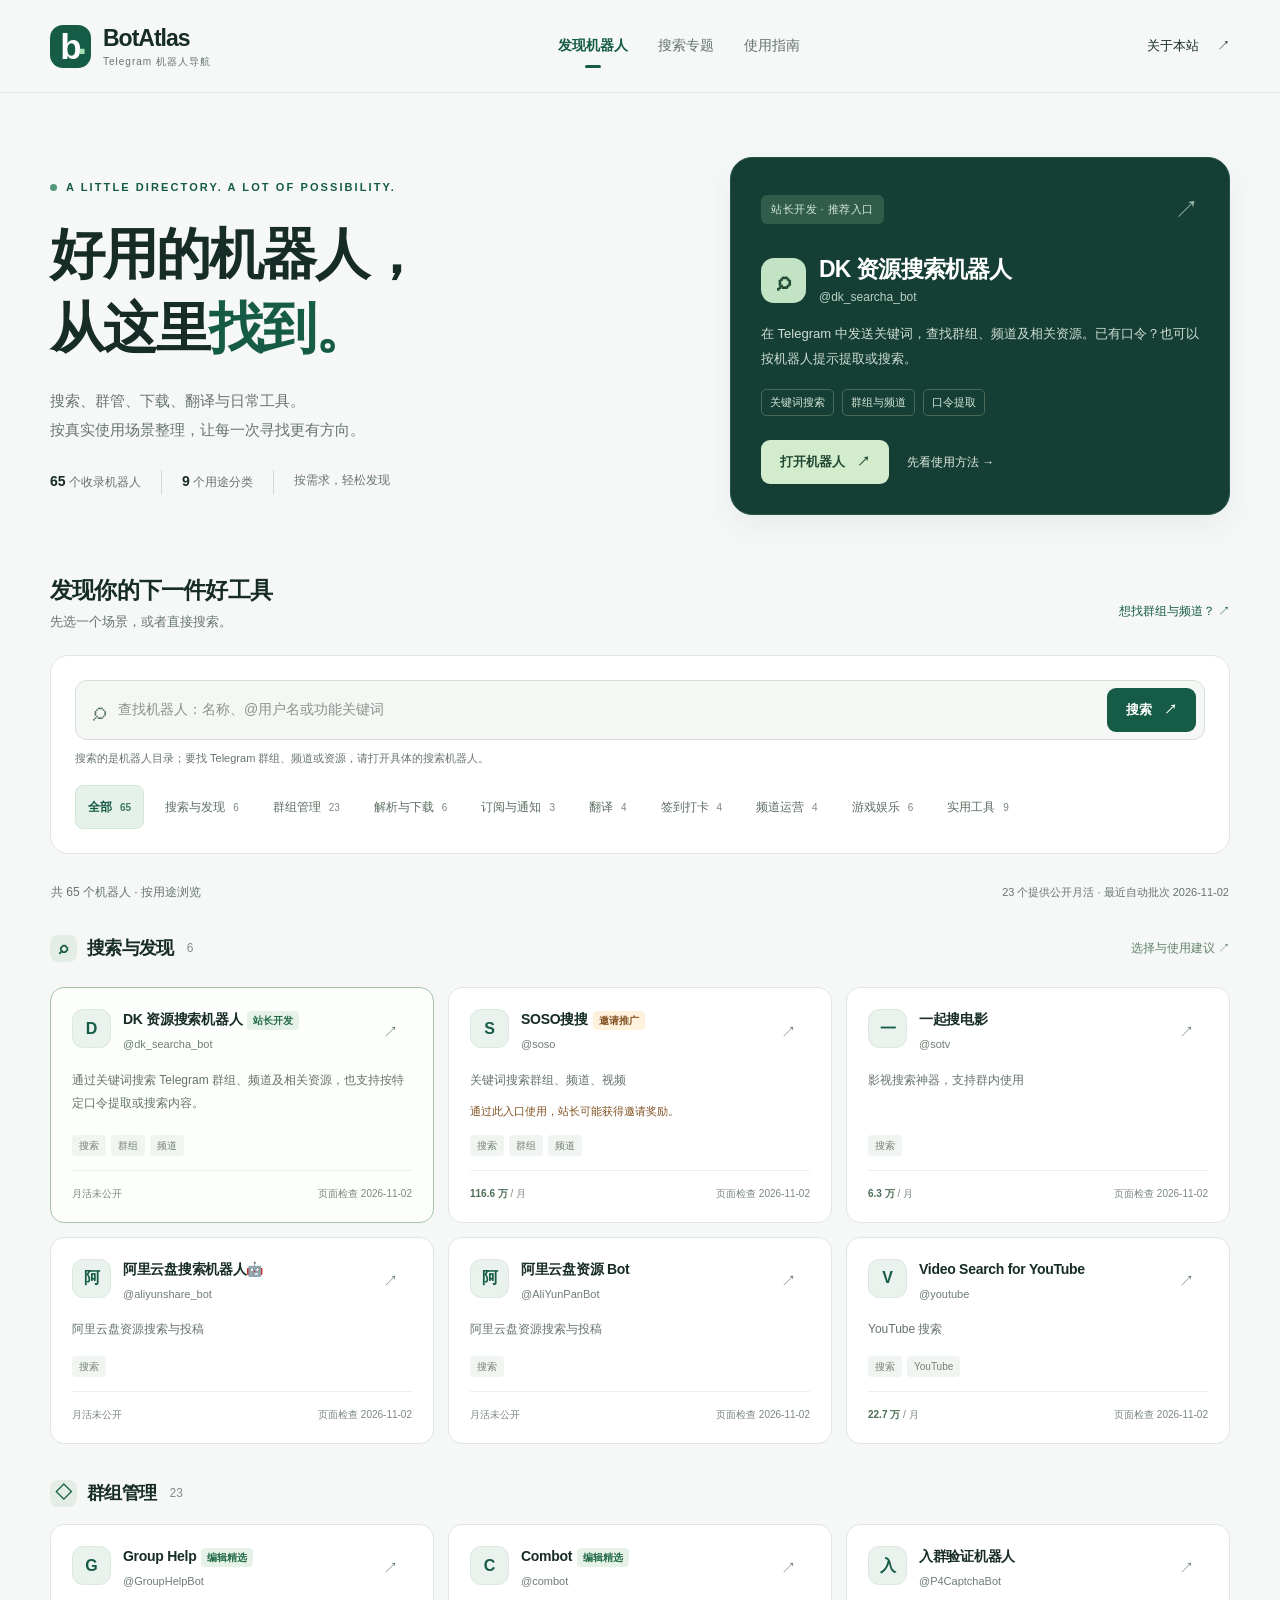
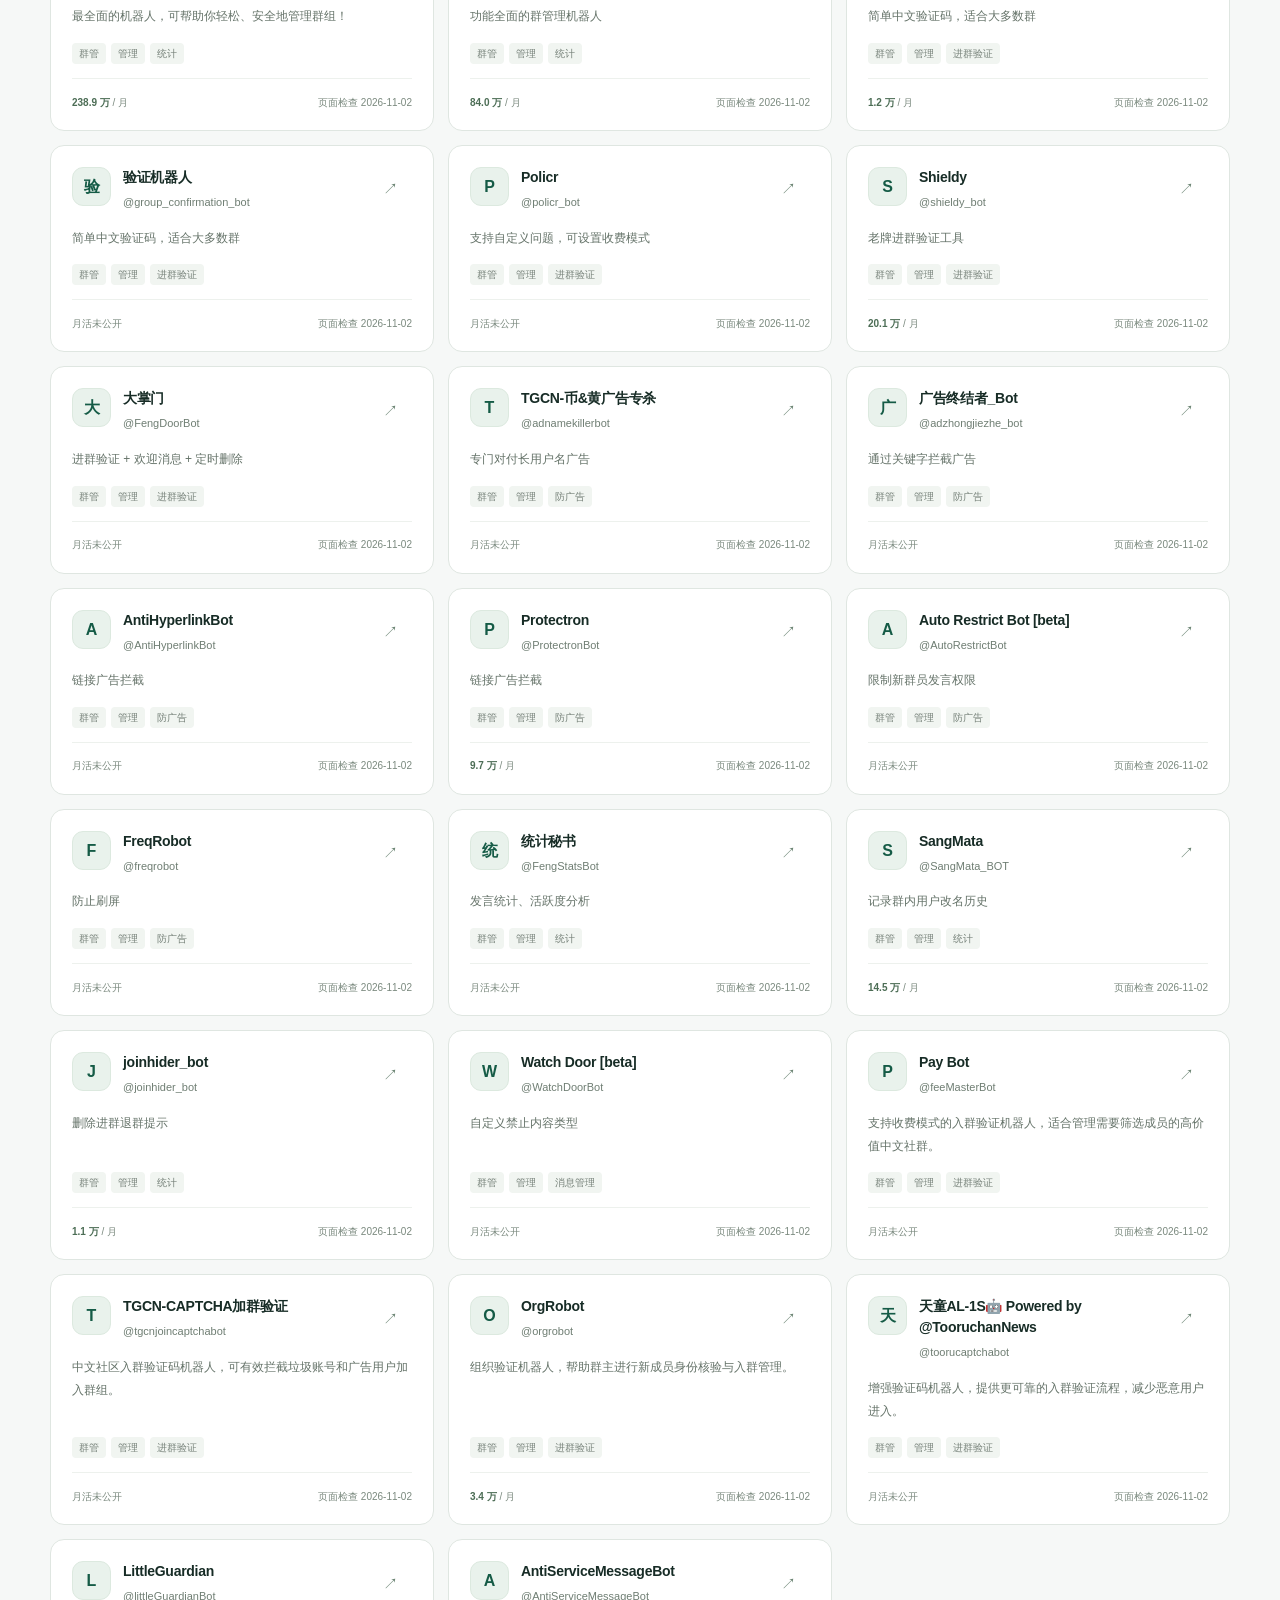
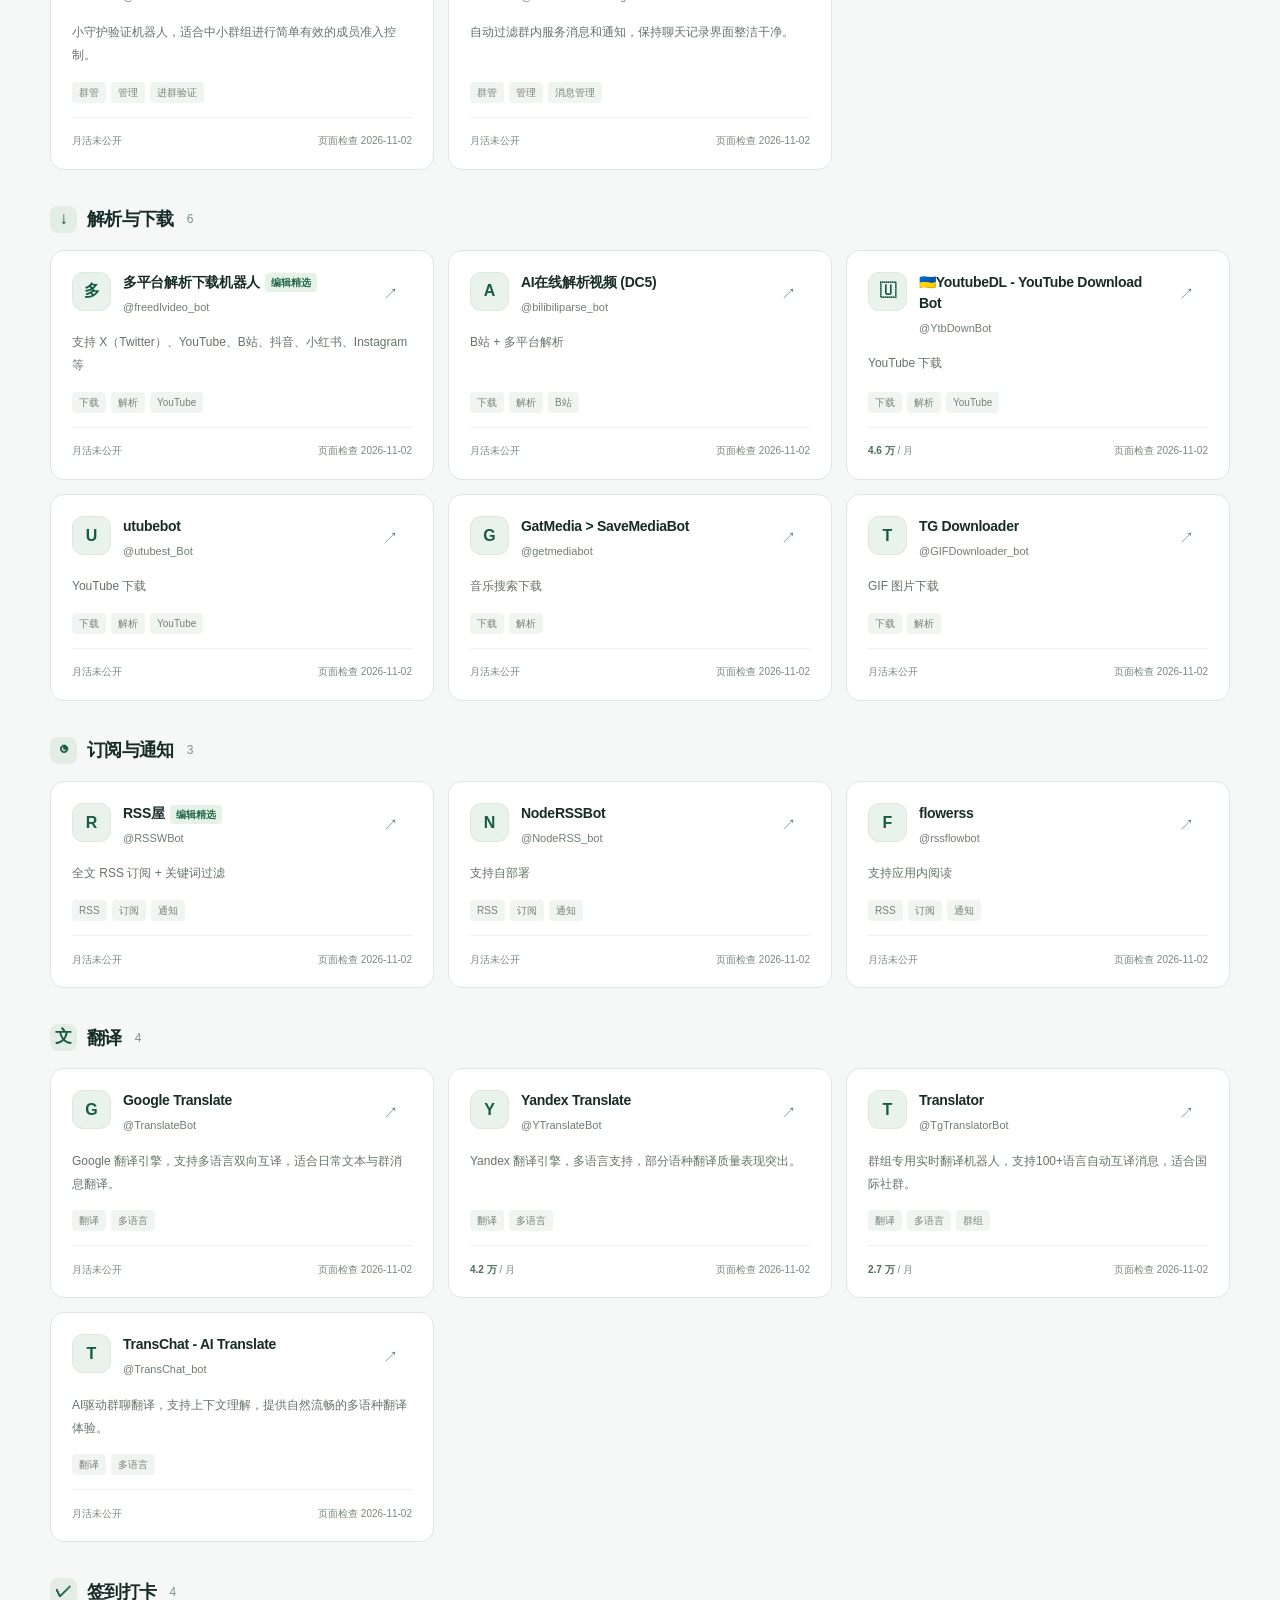
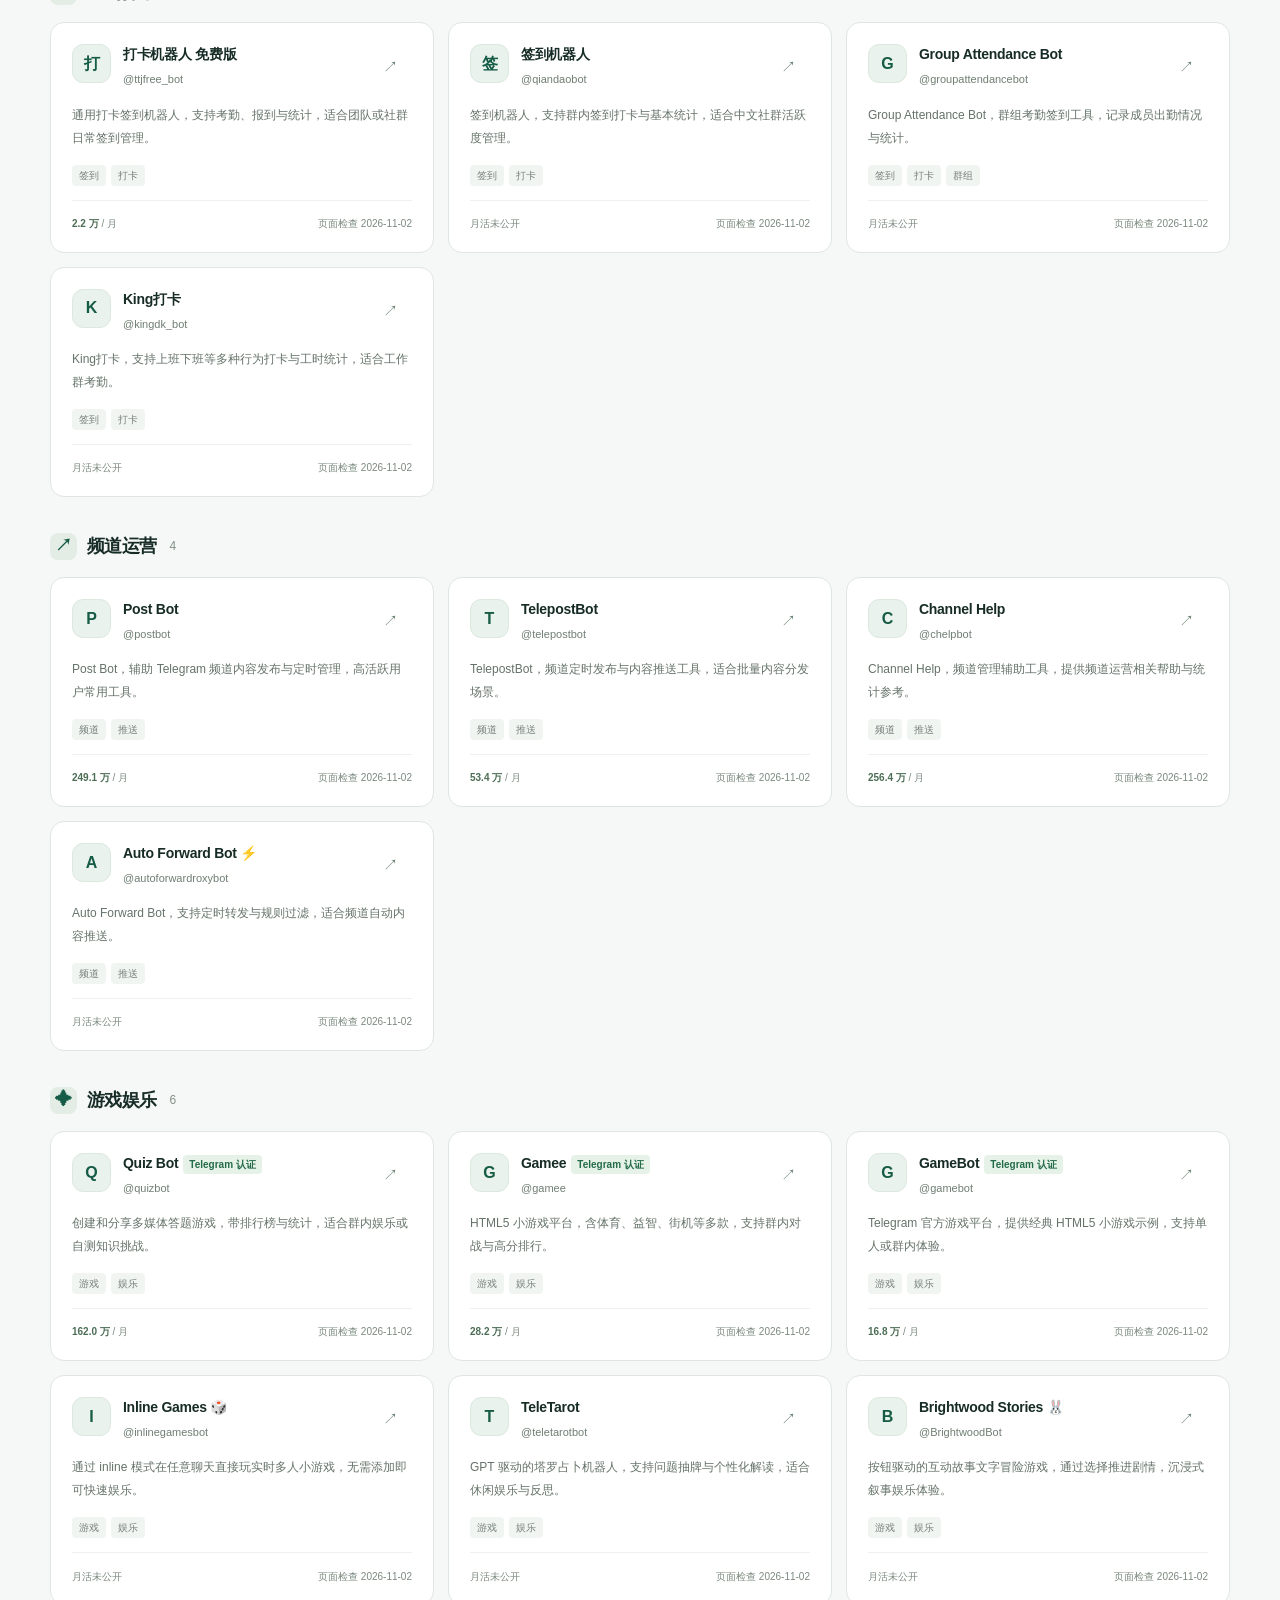
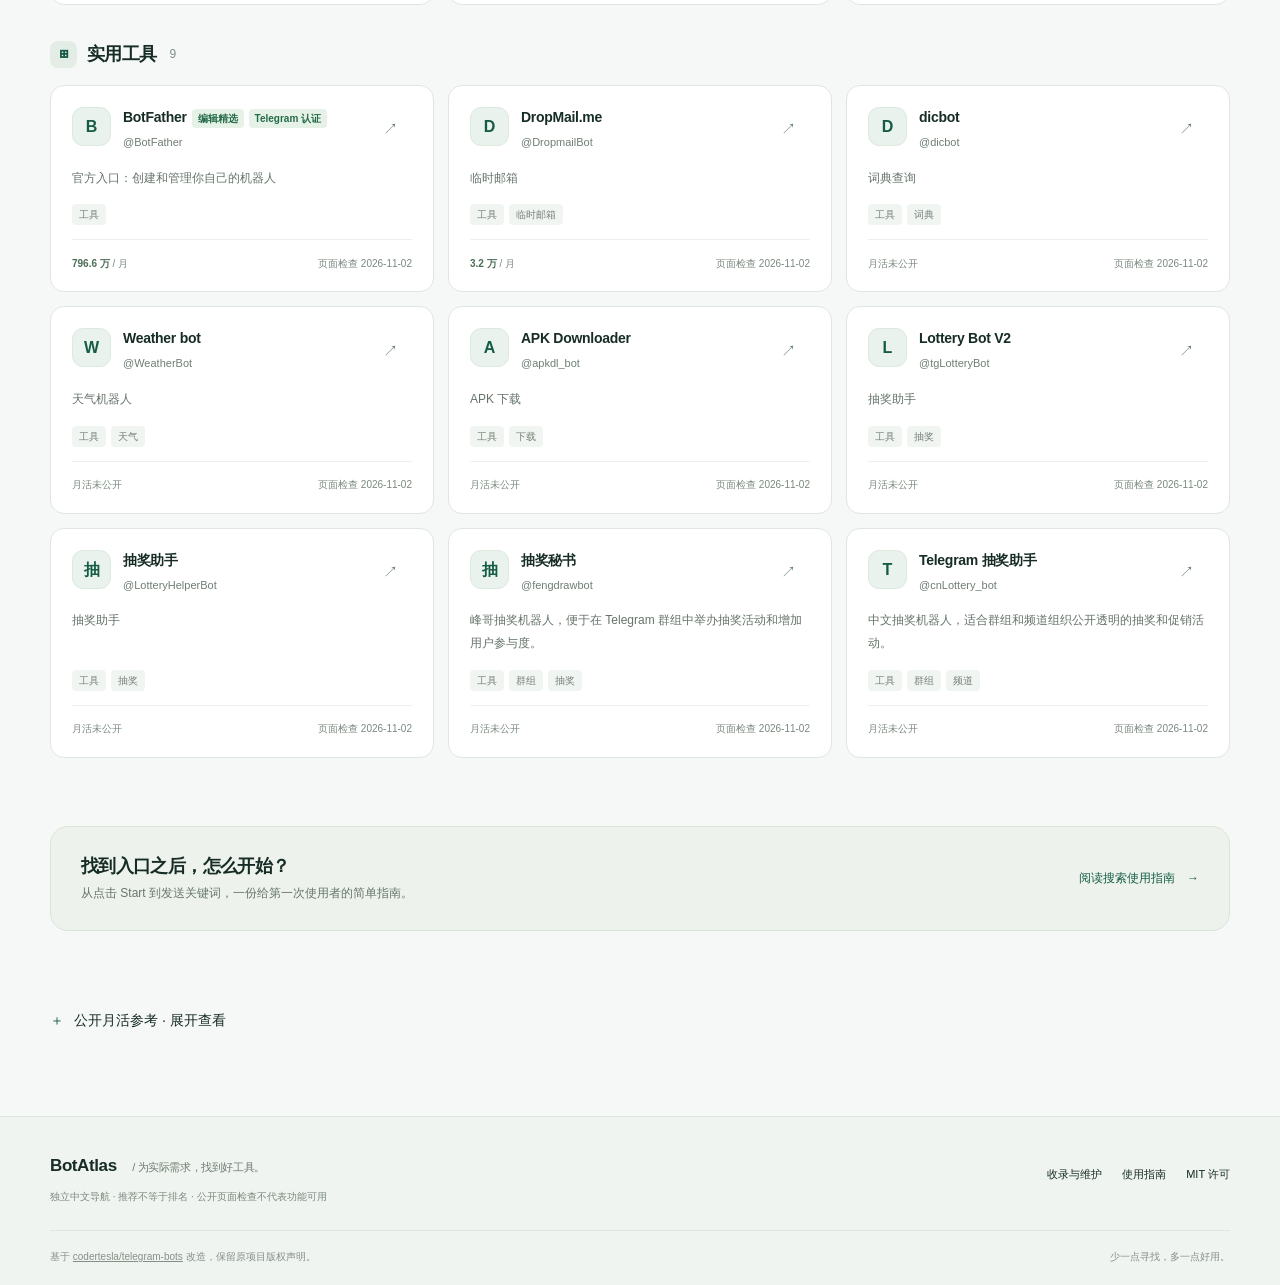
==== commit 073b52a8: "bots-data: auto-refresh 2026-11-02" ====
--- a/docs/index.html
+++ b/docs/index.html
@@ -8,9 +8,9 @@
   <meta name="referrer" content="strict-origin-when-cross-origin">
   <title>Telegram 实用机器人导航 · BotAtlas</title>
   <meta name="description" content="按使用场景发现实用的 Telegram 机器人：搜索群组与频道、群组管理、下载、翻译和日常工具。提供中文说明与使用指南。">
-  <meta name="robots" content="noindex,follow"><meta property="og:title" content="Telegram 实用机器人导航 · BotAtlas"><meta property="og:description" content="按使用场景发现实用的 Telegram 机器人：搜索群组与频道、群组管理、下载、翻译和日常工具。提供中文说明与使用指南。"><meta property="og:type" content="website"><meta name="twitter:card" content="summary">
+  <meta property="og:title" content="Telegram 实用机器人导航 · BotAtlas"><meta property="og:description" content="按使用场景发现实用的 Telegram 机器人：搜索群组与频道、群组管理、下载、翻译和日常工具。提供中文说明与使用指南。"><meta property="og:type" content="website"><meta name="twitter:card" content="summary"><link rel="canonical" href="https://telegram-bots-directory.pages.dev/"><meta property="og:url" content="https://telegram-bots-directory.pages.dev/"><script type="application/ld+json">{"@context": "https://schema.org", "@type": "CollectionPage", "name": "Telegram 实用机器人导航 · BotAtlas", "description": "按使用场景发现实用的 Telegram 机器人：搜索群组与频道、群组管理、下载、翻译和日常工具。提供中文说明与使用指南。", "url": "https://telegram-bots-directory.pages.dev/", "inLanguage": "zh-CN"}</script>
   <link rel="icon" href="./assets/mark.svg" type="image/svg+xml">
-  <link rel="stylesheet" href="./assets/style.css?v=d14a950c40">
+  <link rel="stylesheet" href="./assets/style.css?v=9e3dd4aae6">
   <script src="./assets/search.js?v=163757ca35" defer></script>
 </head>
 <body>
@@ -23,139 +23,139 @@
     </div>
   </header>
   <main id="main" class="shell"><section class="hero"><div class="hero-copy"><div class="eyebrow">A LITTLE DIRECTORY. A LOT OF POSSIBILITY.</div><h1>好用的机器人，<br>从这里<em>找到。</em></h1><p>搜索、群管、下载、翻译与日常工具。<br>按真实使用场景整理，让每一次寻找更有方向。</p><div class="hero-facts"><span><strong>65</strong> 个收录机器人</span><span><strong>9</strong> 个用途分类</span><span>按需求，轻松发现</span></div></div><aside class="owner-card" aria-label="站长开发的搜索机器人"><div class="owner-top"><span class="owner-tag">站长开发 · 推荐入口</span><span class="owner-arrow" aria-hidden="true">↗</span></div><div class="owner-title"><span class="bot-avatar" aria-hidden="true">⌕</span><div><h2>DK 资源搜索机器人</h2><p>@dk_searcha_bot</p></div></div><p class="owner-description">在 Telegram 中发送关键词，查找群组、频道及相关资源。已有口令？也可以按机器人提示提取或搜索。</p><div class="owner-features"><span>关键词搜索</span><span>群组与频道</span><span>口令提取</span></div><div class="owner-actions"><a class="button button-light" href="https://t.me/dk_searcha_bot?start=nav_0" target="_blank" rel="noopener noreferrer">打开机器人 <span aria-hidden="true">↗</span></a><a class="owner-guide" href="./guide/search/">先看使用方法 →</a></div></aside></section>
-    <section class="directory" id="directory" aria-labelledby="directory-title"><div class="section-heading"><div><h2 id="directory-title">发现你的下一件好工具</h2><p>先选一个场景，或者直接搜索。</p></div><a class="section-link" href="./category/search/">想找群组与频道？ ↗</a></div><div class="directory-toolbar"><form id="search-form" class="search-form" role="search"><label class="search-icon" for="bot-search"><span aria-hidden="true">⌕</span><span hidden>查找机器人</span></label><input id="bot-search" name="q" type="search" maxlength="120" placeholder="查找机器人：名称、@用户名或功能关键词" aria-label="查找机器人名称、用户名或功能" aria-describedby="search-help" autocomplete="off" disabled><button id="clear-search" class="clear-search" type="button" aria-label="清空搜索" hidden>×</button><button class="button" type="submit" disabled>搜索 <span aria-hidden="true">↗</span></button></form><p class="search-help" id="search-help">搜索的是机器人目录；要找 Telegram 群组、频道或资源，请打开具体的搜索机器人。</p><nav class="category-filters" aria-label="按用途筛选"><a class="filter-chip" href="#directory" data-filter="">全部<span class="filter-count">65</span></a><a class="filter-chip" href="#cat-search" data-filter="search">搜索与发现<span class="filter-count">6</span></a><a class="filter-chip" href="#cat-group" data-filter="group">群组管理<span class="filter-count">23</span></a><a class="filter-chip" href="#cat-download" data-filter="download">解析与下载<span class="filter-count">6</span></a><a class="filter-chip" href="#cat-rss" data-filter="rss">订阅与通知<span class="filter-count">3</span></a><a class="filter-chip" href="#cat-translate" data-filter="translate">翻译<span class="filter-count">4</span></a><a class="filter-chip" href="#cat-checkin" data-filter="checkin">签到打卡<span class="filter-count">4</span></a><a class="filter-chip" href="#cat-channel" data-filter="channel">频道运营<span class="filter-count">4</span></a><a class="filter-chip" href="#cat-game" data-filter="game">游戏娱乐<span class="filter-count">6</span></a><a class="filter-chip" href="#cat-tools" data-filter="tools">实用工具<span class="filter-count">9</span></a></nav><noscript><p class="noscript-note">目录内容可直接浏览。交互搜索需要启用 JavaScript；分类链接仍可跳到对应列表。</p></noscript></div><div class="catalog-status"><p id="result-status" role="status" aria-live="polite">共 <strong>65</strong> 个机器人 · 按用途浏览</p><span class="status-note">24 个提供公开月活 · 最近自动批次 2026-10-19</span><button class="clear-search" id="reset-filters" type="button" hidden aria-label="清空关键词和分类筛选">重置</button></div><div id="search-results" hidden><h2 class="results-title">搜索结果</h2><div class="bot-grid" id="results-grid"></div></div><div id="empty-state" class="empty-state" hidden><div class="empty-symbol" aria-hidden="true">⌕</div><h2>暂时没有找到合适的机器人</h2><p>试试更短的关键词、常见同义词，或取消分类限制。本站查找的是机器人，不是群组或资源内容。</p><div class="empty-actions"><button class="button" type="button" id="empty-reset">清空筛选，浏览全部</button><a class="button button-outline" href="./category/search/">了解 Telegram 搜索</a></div></div><div id="catalog-sections"><section class="category-section" id="cat-search" data-category-section="search"><div class="category-heading"><h2><span class="category-symbol" aria-hidden="true">⌕</span>搜索与发现<small>6</small></h2><a href="./category/search/">选择与使用建议 ↗</a></div><div class="bot-grid"><article class="bot-card card-owned" data-bot-id="dk_searcha_bot">
+    <section class="directory" id="directory" aria-labelledby="directory-title"><div class="section-heading"><div><h2 id="directory-title">发现你的下一件好工具</h2><p>先选一个场景，或者直接搜索。</p></div><a class="section-link" href="./category/search/">想找群组与频道？ ↗</a></div><div class="directory-toolbar"><form id="search-form" class="search-form" role="search"><label class="search-icon" for="bot-search"><span aria-hidden="true">⌕</span><span hidden>查找机器人</span></label><input id="bot-search" name="q" type="search" maxlength="120" placeholder="查找机器人：名称、@用户名或功能关键词" aria-label="查找机器人名称、用户名或功能" aria-describedby="search-help" autocomplete="off" disabled><button id="clear-search" class="clear-search" type="button" aria-label="清空搜索" hidden>×</button><button class="button" type="submit" disabled>搜索 <span aria-hidden="true">↗</span></button></form><p class="search-help" id="search-help">搜索的是机器人目录；要找 Telegram 群组、频道或资源，请打开具体的搜索机器人。</p><nav class="category-filters" aria-label="按用途筛选"><a class="filter-chip" href="#directory" data-filter="">全部<span class="filter-count">65</span></a><a class="filter-chip" href="#cat-search" data-filter="search">搜索与发现<span class="filter-count">6</span></a><a class="filter-chip" href="#cat-group" data-filter="group">群组管理<span class="filter-count">23</span></a><a class="filter-chip" href="#cat-download" data-filter="download">解析与下载<span class="filter-count">6</span></a><a class="filter-chip" href="#cat-rss" data-filter="rss">订阅与通知<span class="filter-count">3</span></a><a class="filter-chip" href="#cat-translate" data-filter="translate">翻译<span class="filter-count">4</span></a><a class="filter-chip" href="#cat-checkin" data-filter="checkin">签到打卡<span class="filter-count">4</span></a><a class="filter-chip" href="#cat-channel" data-filter="channel">频道运营<span class="filter-count">4</span></a><a class="filter-chip" href="#cat-game" data-filter="game">游戏娱乐<span class="filter-count">6</span></a><a class="filter-chip" href="#cat-tools" data-filter="tools">实用工具<span class="filter-count">9</span></a></nav><noscript><p class="noscript-note">目录内容可直接浏览。交互搜索需要启用 JavaScript；分类链接仍可跳到对应列表。</p></noscript></div><div class="catalog-status"><p id="result-status" role="status" aria-live="polite">共 <strong>65</strong> 个机器人 · 按用途浏览</p><span class="status-note">23 个提供公开月活 · 最近自动批次 2026-11-02</span><button class="clear-search" id="reset-filters" type="button" hidden aria-label="清空关键词和分类筛选">重置</button></div><div id="search-results" hidden><h2 class="results-title">搜索结果</h2><div class="bot-grid" id="results-grid"></div></div><div id="empty-state" class="empty-state" hidden><div class="empty-symbol" aria-hidden="true">⌕</div><h2>暂时没有找到合适的机器人</h2><p>试试更短的关键词、常见同义词，或取消分类限制。本站查找的是机器人，不是群组或资源内容。</p><div class="empty-actions"><button class="button" type="button" id="empty-reset">清空筛选，浏览全部</button><a class="button button-outline" href="./category/search/">了解 Telegram 搜索</a></div></div><div id="catalog-sections"><section class="category-section" id="cat-search" data-category-section="search"><div class="category-heading"><h2><span class="category-symbol" aria-hidden="true">⌕</span>搜索与发现<small>6</small></h2><a href="./category/search/">选择与使用建议 ↗</a></div><div class="bot-grid"><article class="bot-card card-owned" data-bot-id="dk_searcha_bot">
       <div class="card-heading"><span class="bot-avatar" aria-hidden="true">D</span><div class="card-identity"><h3>DK 资源搜索机器人<span class="card-badge">站长开发</span></h3><span class="bot-username">@dk_searcha_bot</span></div><a href="https://t.me/dk_searcha_bot?start=nav_0" data-search-url="https://t.me/dk_searcha_bot?start=nav_0" target="_blank" rel="noopener noreferrer" aria-label="打开 DK 资源搜索机器人（Telegram）">↗</a></div>
-      <p class="bot-description">通过关键词搜索 Telegram 群组、频道及相关资源，也支持按特定口令提取或搜索内容。</p><div class="card-tags"><span>搜索</span><span>群组</span><span>频道</span></div><div class="card-bottom"><span>月活未公开</span><span>待公开页面检查</span></div></article><article class="bot-card" data-bot-id="soso">
+      <p class="bot-description">通过关键词搜索 Telegram 群组、频道及相关资源，也支持按特定口令提取或搜索内容。</p><div class="card-tags"><span>搜索</span><span>群组</span><span>频道</span></div><div class="card-bottom"><span>月活未公开</span><span>页面检查 2026-11-02</span></div></article><article class="bot-card" data-bot-id="soso">
       <div class="card-heading"><span class="bot-avatar" aria-hidden="true">S</span><div class="card-identity"><h3>SOSO搜搜<span class="card-badge badge-referral">邀请推广</span></h3><span class="bot-username">@soso</span></div><a href="https://t.me/soso?start=a_5666684493" data-search-url="https://t.me/soso?start=a_5666684493" target="_blank" rel="noopener noreferrer sponsored" aria-label="打开 SOSO搜搜（Telegram）">↗</a></div>
-      <p class="bot-description">关键词搜索群组、频道、视频</p><p class="referral-note">通过此入口使用，站长可能获得邀请奖励。</p><div class="card-tags"><span>搜索</span><span>群组</span><span>频道</span></div><div class="card-bottom"><span><strong>98.0 万</strong> / 月</span><span>有公开页面记录</span></div></article><article class="bot-card" data-bot-id="sotv">
+      <p class="bot-description">关键词搜索群组、频道、视频</p><p class="referral-note">通过此入口使用，站长可能获得邀请奖励。</p><div class="card-tags"><span>搜索</span><span>群组</span><span>频道</span></div><div class="card-bottom"><span><strong>116.6 万</strong> / 月</span><span>页面检查 2026-11-02</span></div></article><article class="bot-card" data-bot-id="sotv">
       <div class="card-heading"><span class="bot-avatar" aria-hidden="true">一</span><div class="card-identity"><h3>一起搜电影</h3><span class="bot-username">@sotv</span></div><a href="https://t.me/sotv" data-search-url="https://t.me/sotv" target="_blank" rel="noopener noreferrer" aria-label="打开 一起搜电影（Telegram）">↗</a></div>
-      <p class="bot-description">影视搜索神器，支持群内使用</p><div class="card-tags"><span>搜索</span></div><div class="card-bottom"><span><strong>6.3 万</strong> / 月</span><span>有公开页面记录</span></div></article><article class="bot-card" data-bot-id="aliyunshare_bot">
+      <p class="bot-description">影视搜索神器，支持群内使用</p><div class="card-tags"><span>搜索</span></div><div class="card-bottom"><span><strong>6.3 万</strong> / 月</span><span>页面检查 2026-11-02</span></div></article><article class="bot-card" data-bot-id="aliyunshare_bot">
       <div class="card-heading"><span class="bot-avatar" aria-hidden="true">阿</span><div class="card-identity"><h3>阿里云盘搜索机器人🤖️</h3><span class="bot-username">@aliyunshare_bot</span></div><a href="https://t.me/aliyunshare_bot" data-search-url="https://t.me/aliyunshare_bot" target="_blank" rel="noopener noreferrer" aria-label="打开 阿里云盘搜索机器人🤖️（Telegram）">↗</a></div>
-      <p class="bot-description">阿里云盘资源搜索与投稿</p><div class="card-tags"><span>搜索</span></div><div class="card-bottom"><span>月活未公开</span><span>有公开页面记录</span></div></article><article class="bot-card" data-bot-id="aliyunpanbot">
+      <p class="bot-description">阿里云盘资源搜索与投稿</p><div class="card-tags"><span>搜索</span></div><div class="card-bottom"><span>月活未公开</span><span>页面检查 2026-11-02</span></div></article><article class="bot-card" data-bot-id="aliyunpanbot">
       <div class="card-heading"><span class="bot-avatar" aria-hidden="true">阿</span><div class="card-identity"><h3>阿里云盘资源 Bot</h3><span class="bot-username">@AliYunPanBot</span></div><a href="https://t.me/AliYunPanBot" data-search-url="https://t.me/AliYunPanBot" target="_blank" rel="noopener noreferrer" aria-label="打开 阿里云盘资源 Bot（Telegram）">↗</a></div>
-      <p class="bot-description">阿里云盘资源搜索与投稿</p><div class="card-tags"><span>搜索</span></div><div class="card-bottom"><span>月活未公开</span><span>有公开页面记录</span></div></article><article class="bot-card" data-bot-id="youtube">
+      <p class="bot-description">阿里云盘资源搜索与投稿</p><div class="card-tags"><span>搜索</span></div><div class="card-bottom"><span>月活未公开</span><span>页面检查 2026-11-02</span></div></article><article class="bot-card" data-bot-id="youtube">
       <div class="card-heading"><span class="bot-avatar" aria-hidden="true">V</span><div class="card-identity"><h3>Video Search for YouTube</h3><span class="bot-username">@youtube</span></div><a href="https://t.me/youtube" data-search-url="https://t.me/youtube" target="_blank" rel="noopener noreferrer" aria-label="打开 Video Search for YouTube（Telegram）">↗</a></div>
-      <p class="bot-description">YouTube 搜索</p><div class="card-tags"><span>搜索</span><span>YouTube</span></div><div class="card-bottom"><span><strong>22.5 万</strong> / 月</span><span>有公开页面记录</span></div></article></div></section><section class="category-section" id="cat-group" data-category-section="group"><div class="category-heading"><h2><span class="category-symbol" aria-hidden="true">◇</span>群组管理<small>23</small></h2></div><div class="bot-grid"><article class="bot-card" data-bot-id="grouphelpbot">
-      <div class="card-heading"><span class="bot-avatar" aria-hidden="true">G</span><div class="card-identity"><h3>GroupHelpBot<span class="card-badge">编辑精选</span></h3><span class="bot-username">@GroupHelpBot</span></div><a href="https://t.me/GroupHelpBot" data-search-url="https://t.me/GroupHelpBot" target="_blank" rel="noopener noreferrer" aria-label="打开 GroupHelpBot（Telegram）">↗</a></div>
-      <p class="bot-description">最全面的机器人，可帮助你轻松、安全地管理群组！</p><div class="card-tags"><span>群管</span><span>管理</span><span>统计</span></div><div class="card-bottom"><span><strong>236.3 万</strong> / 月</span><span>有公开页面记录</span></div></article><article class="bot-card" data-bot-id="combot">
+      <p class="bot-description">YouTube 搜索</p><div class="card-tags"><span>搜索</span><span>YouTube</span></div><div class="card-bottom"><span><strong>22.7 万</strong> / 月</span><span>页面检查 2026-11-02</span></div></article></div></section><section class="category-section" id="cat-group" data-category-section="group"><div class="category-heading"><h2><span class="category-symbol" aria-hidden="true">◇</span>群组管理<small>23</small></h2></div><div class="bot-grid"><article class="bot-card" data-bot-id="grouphelpbot">
+      <div class="card-heading"><span class="bot-avatar" aria-hidden="true">G</span><div class="card-identity"><h3>Group Help<span class="card-badge">编辑精选</span></h3><span class="bot-username">@GroupHelpBot</span></div><a href="https://t.me/GroupHelpBot" data-search-url="https://t.me/GroupHelpBot" target="_blank" rel="noopener noreferrer" aria-label="打开 Group Help（Telegram）">↗</a></div>
+      <p class="bot-description">最全面的机器人，可帮助你轻松、安全地管理群组！</p><div class="card-tags"><span>群管</span><span>管理</span><span>统计</span></div><div class="card-bottom"><span><strong>238.9 万</strong> / 月</span><span>页面检查 2026-11-02</span></div></article><article class="bot-card" data-bot-id="combot">
       <div class="card-heading"><span class="bot-avatar" aria-hidden="true">C</span><div class="card-identity"><h3>Combot<span class="card-badge">编辑精选</span></h3><span class="bot-username">@combot</span></div><a href="https://t.me/combot" data-search-url="https://t.me/combot" target="_blank" rel="noopener noreferrer" aria-label="打开 Combot（Telegram）">↗</a></div>
-      <p class="bot-description">功能全面的群管理机器人</p><div class="card-tags"><span>群管</span><span>管理</span><span>统计</span></div><div class="card-bottom"><span><strong>80.8 万</strong> / 月</span><span>有公开页面记录</span></div></article><article class="bot-card" data-bot-id="p4captchabot">
+      <p class="bot-description">功能全面的群管理机器人</p><div class="card-tags"><span>群管</span><span>管理</span><span>统计</span></div><div class="card-bottom"><span><strong>84.0 万</strong> / 月</span><span>页面检查 2026-11-02</span></div></article><article class="bot-card" data-bot-id="p4captchabot">
       <div class="card-heading"><span class="bot-avatar" aria-hidden="true">入</span><div class="card-identity"><h3>入群验证机器人</h3><span class="bot-username">@P4CaptchaBot</span></div><a href="https://t.me/P4CaptchaBot" data-search-url="https://t.me/P4CaptchaBot" target="_blank" rel="noopener noreferrer" aria-label="打开 入群验证机器人（Telegram）">↗</a></div>
-      <p class="bot-description">简单中文验证码，适合大多数群</p><div class="card-tags"><span>群管</span><span>管理</span><span>进群验证</span></div><div class="card-bottom"><span><strong>1.1 万</strong> / 月</span><span>有公开页面记录</span></div></article><article class="bot-card" data-bot-id="group_confirmation_bot">
+      <p class="bot-description">简单中文验证码，适合大多数群</p><div class="card-tags"><span>群管</span><span>管理</span><span>进群验证</span></div><div class="card-bottom"><span><strong>1.2 万</strong> / 月</span><span>页面检查 2026-11-02</span></div></article><article class="bot-card" data-bot-id="group_confirmation_bot">
       <div class="card-heading"><span class="bot-avatar" aria-hidden="true">验</span><div class="card-identity"><h3>验证机器人</h3><span class="bot-username">@group_confirmation_bot</span></div><a href="https://t.me/group_confirmation_bot" data-search-url="https://t.me/group_confirmation_bot" target="_blank" rel="noopener noreferrer" aria-label="打开 验证机器人（Telegram）">↗</a></div>
-      <p class="bot-description">简单中文验证码，适合大多数群</p><div class="card-tags"><span>群管</span><span>管理</span><span>进群验证</span></div><div class="card-bottom"><span>月活未公开</span><span>有公开页面记录</span></div></article><article class="bot-card" data-bot-id="policr_bot">
+      <p class="bot-description">简单中文验证码，适合大多数群</p><div class="card-tags"><span>群管</span><span>管理</span><span>进群验证</span></div><div class="card-bottom"><span>月活未公开</span><span>页面检查 2026-11-02</span></div></article><article class="bot-card" data-bot-id="policr_bot">
       <div class="card-heading"><span class="bot-avatar" aria-hidden="true">P</span><div class="card-identity"><h3>Policr</h3><span class="bot-username">@policr_bot</span></div><a href="https://t.me/policr_bot" data-search-url="https://t.me/policr_bot" target="_blank" rel="noopener noreferrer" aria-label="打开 Policr（Telegram）">↗</a></div>
-      <p class="bot-description">支持自定义问题，可设置收费模式</p><div class="card-tags"><span>群管</span><span>管理</span><span>进群验证</span></div><div class="card-bottom"><span>月活未公开</span><span>有公开页面记录</span></div></article><article class="bot-card" data-bot-id="shieldy_bot">
+      <p class="bot-description">支持自定义问题，可设置收费模式</p><div class="card-tags"><span>群管</span><span>管理</span><span>进群验证</span></div><div class="card-bottom"><span>月活未公开</span><span>页面检查 2026-11-02</span></div></article><article class="bot-card" data-bot-id="shieldy_bot">
       <div class="card-heading"><span class="bot-avatar" aria-hidden="true">S</span><div class="card-identity"><h3>Shieldy</h3><span class="bot-username">@shieldy_bot</span></div><a href="https://t.me/shieldy_bot" data-search-url="https://t.me/shieldy_bot" target="_blank" rel="noopener noreferrer" aria-label="打开 Shieldy（Telegram）">↗</a></div>
-      <p class="bot-description">老牌进群验证工具</p><div class="card-tags"><span>群管</span><span>管理</span><span>进群验证</span></div><div class="card-bottom"><span><strong>19.9 万</strong> / 月</span><span>有公开页面记录</span></div></article><article class="bot-card" data-bot-id="fengdoorbot">
+      <p class="bot-description">老牌进群验证工具</p><div class="card-tags"><span>群管</span><span>管理</span><span>进群验证</span></div><div class="card-bottom"><span><strong>20.1 万</strong> / 月</span><span>页面检查 2026-11-02</span></div></article><article class="bot-card" data-bot-id="fengdoorbot">
       <div class="card-heading"><span class="bot-avatar" aria-hidden="true">大</span><div class="card-identity"><h3>大掌门</h3><span class="bot-username">@FengDoorBot</span></div><a href="https://t.me/FengDoorBot" data-search-url="https://t.me/FengDoorBot" target="_blank" rel="noopener noreferrer" aria-label="打开 大掌门（Telegram）">↗</a></div>
-      <p class="bot-description">进群验证 + 欢迎消息 + 定时删除</p><div class="card-tags"><span>群管</span><span>管理</span><span>进群验证</span></div><div class="card-bottom"><span>月活未公开</span><span>有公开页面记录</span></div></article><article class="bot-card" data-bot-id="adnamekillerbot">
+      <p class="bot-description">进群验证 + 欢迎消息 + 定时删除</p><div class="card-tags"><span>群管</span><span>管理</span><span>进群验证</span></div><div class="card-bottom"><span>月活未公开</span><span>页面检查 2026-11-02</span></div></article><article class="bot-card" data-bot-id="adnamekillerbot">
       <div class="card-heading"><span class="bot-avatar" aria-hidden="true">T</span><div class="card-identity"><h3>TGCN-币&amp;黄广告专杀</h3><span class="bot-username">@adnamekillerbot</span></div><a href="https://t.me/adnamekillerbot" data-search-url="https://t.me/adnamekillerbot" target="_blank" rel="noopener noreferrer" aria-label="打开 TGCN-币&amp;黄广告专杀（Telegram）">↗</a></div>
-      <p class="bot-description">专门对付长用户名广告</p><div class="card-tags"><span>群管</span><span>管理</span><span>防广告</span></div><div class="card-bottom"><span>月活未公开</span><span>有公开页面记录</span></div></article><article class="bot-card" data-bot-id="adzhongjiezhe_bot">
+      <p class="bot-description">专门对付长用户名广告</p><div class="card-tags"><span>群管</span><span>管理</span><span>防广告</span></div><div class="card-bottom"><span>月活未公开</span><span>页面检查 2026-11-02</span></div></article><article class="bot-card" data-bot-id="adzhongjiezhe_bot">
       <div class="card-heading"><span class="bot-avatar" aria-hidden="true">广</span><div class="card-identity"><h3>广告终结者_Bot</h3><span class="bot-username">@adzhongjiezhe_bot</span></div><a href="https://t.me/adzhongjiezhe_bot" data-search-url="https://t.me/adzhongjiezhe_bot" target="_blank" rel="noopener noreferrer" aria-label="打开 广告终结者_Bot（Telegram）">↗</a></div>
-      <p class="bot-description">通过关键字拦截广告</p><div class="card-tags"><span>群管</span><span>管理</span><span>防广告</span></div><div class="card-bottom"><span>月活未公开</span><span>有公开页面记录</span></div></article><article class="bot-card" data-bot-id="antihyperlinkbot">
+      <p class="bot-description">通过关键字拦截广告</p><div class="card-tags"><span>群管</span><span>管理</span><span>防广告</span></div><div class="card-bottom"><span>月活未公开</span><span>页面检查 2026-11-02</span></div></article><article class="bot-card" data-bot-id="antihyperlinkbot">
       <div class="card-heading"><span class="bot-avatar" aria-hidden="true">A</span><div class="card-identity"><h3>AntiHyperlinkBot</h3><span class="bot-username">@AntiHyperlinkBot</span></div><a href="https://t.me/AntiHyperlinkBot" data-search-url="https://t.me/AntiHyperlinkBot" target="_blank" rel="noopener noreferrer" aria-label="打开 AntiHyperlinkBot（Telegram）">↗</a></div>
-      <p class="bot-description">链接广告拦截</p><div class="card-tags"><span>群管</span><span>管理</span><span>防广告</span></div><div class="card-bottom"><span>月活未公开</span><span>有公开页面记录</span></div></article><article class="bot-card" data-bot-id="protectronbot">
+      <p class="bot-description">链接广告拦截</p><div class="card-tags"><span>群管</span><span>管理</span><span>防广告</span></div><div class="card-bottom"><span>月活未公开</span><span>页面检查 2026-11-02</span></div></article><article class="bot-card" data-bot-id="protectronbot">
       <div class="card-heading"><span class="bot-avatar" aria-hidden="true">P</span><div class="card-identity"><h3>Protectron</h3><span class="bot-username">@ProtectronBot</span></div><a href="https://t.me/ProtectronBot" data-search-url="https://t.me/ProtectronBot" target="_blank" rel="noopener noreferrer" aria-label="打开 Protectron（Telegram）">↗</a></div>
-      <p class="bot-description">链接广告拦截</p><div class="card-tags"><span>群管</span><span>管理</span><span>防广告</span></div><div class="card-bottom"><span><strong>10.4 万</strong> / 月</span><span>有公开页面记录</span></div></article><article class="bot-card" data-bot-id="autorestrictbot">
+      <p class="bot-description">链接广告拦截</p><div class="card-tags"><span>群管</span><span>管理</span><span>防广告</span></div><div class="card-bottom"><span><strong>9.7 万</strong> / 月</span><span>页面检查 2026-11-02</span></div></article><article class="bot-card" data-bot-id="autorestrictbot">
       <div class="card-heading"><span class="bot-avatar" aria-hidden="true">A</span><div class="card-identity"><h3>Auto Restrict Bot [beta]</h3><span class="bot-username">@AutoRestrictBot</span></div><a href="https://t.me/AutoRestrictBot" data-search-url="https://t.me/AutoRestrictBot" target="_blank" rel="noopener noreferrer" aria-label="打开 Auto Restrict Bot [beta]（Telegram）">↗</a></div>
-      <p class="bot-description">限制新群员发言权限</p><div class="card-tags"><span>群管</span><span>管理</span><span>防广告</span></div><div class="card-bottom"><span>月活未公开</span><span>有公开页面记录</span></div></article><article class="bot-card" data-bot-id="freqrobot">
+      <p class="bot-description">限制新群员发言权限</p><div class="card-tags"><span>群管</span><span>管理</span><span>防广告</span></div><div class="card-bottom"><span>月活未公开</span><span>页面检查 2026-11-02</span></div></article><article class="bot-card" data-bot-id="freqrobot">
       <div class="card-heading"><span class="bot-avatar" aria-hidden="true">F</span><div class="card-identity"><h3>FreqRobot</h3><span class="bot-username">@freqrobot</span></div><a href="https://t.me/freqrobot" data-search-url="https://t.me/freqrobot" target="_blank" rel="noopener noreferrer" aria-label="打开 FreqRobot（Telegram）">↗</a></div>
-      <p class="bot-description">防止刷屏</p><div class="card-tags"><span>群管</span><span>管理</span><span>防广告</span></div><div class="card-bottom"><span>月活未公开</span><span>有公开页面记录</span></div></article><article class="bot-card" data-bot-id="fengstatsbot">
+      <p class="bot-description">防止刷屏</p><div class="card-tags"><span>群管</span><span>管理</span><span>防广告</span></div><div class="card-bottom"><span>月活未公开</span><span>页面检查 2026-11-02</span></div></article><article class="bot-card" data-bot-id="fengstatsbot">
       <div class="card-heading"><span class="bot-avatar" aria-hidden="true">统</span><div class="card-identity"><h3>统计秘书</h3><span class="bot-username">@FengStatsBot</span></div><a href="https://t.me/FengStatsBot" data-search-url="https://t.me/FengStatsBot" target="_blank" rel="noopener noreferrer" aria-label="打开 统计秘书（Telegram）">↗</a></div>
-      <p class="bot-description">发言统计、活跃度分析</p><div class="card-tags"><span>群管</span><span>管理</span><span>统计</span></div><div class="card-bottom"><span>月活未公开</span><span>有公开页面记录</span></div></article><article class="bot-card" data-bot-id="sangmata_bot">
+      <p class="bot-description">发言统计、活跃度分析</p><div class="card-tags"><span>群管</span><span>管理</span><span>统计</span></div><div class="card-bottom"><span>月活未公开</span><span>页面检查 2026-11-02</span></div></article><article class="bot-card" data-bot-id="sangmata_bot">
       <div class="card-heading"><span class="bot-avatar" aria-hidden="true">S</span><div class="card-identity"><h3>SangMata</h3><span class="bot-username">@SangMata_BOT</span></div><a href="https://t.me/SangMata_BOT" data-search-url="https://t.me/SangMata_BOT" target="_blank" rel="noopener noreferrer" aria-label="打开 SangMata（Telegram）">↗</a></div>
-      <p class="bot-description">记录群内用户改名历史</p><div class="card-tags"><span>群管</span><span>管理</span><span>统计</span></div><div class="card-bottom"><span><strong>14.8 万</strong> / 月</span><span>有公开页面记录</span></div></article><article class="bot-card" data-bot-id="joinhider_bot">
+      <p class="bot-description">记录群内用户改名历史</p><div class="card-tags"><span>群管</span><span>管理</span><span>统计</span></div><div class="card-bottom"><span><strong>14.5 万</strong> / 月</span><span>页面检查 2026-11-02</span></div></article><article class="bot-card" data-bot-id="joinhider_bot">
       <div class="card-heading"><span class="bot-avatar" aria-hidden="true">J</span><div class="card-identity"><h3>joinhider_bot</h3><span class="bot-username">@joinhider_bot</span></div><a href="https://t.me/joinhider_bot" data-search-url="https://t.me/joinhider_bot" target="_blank" rel="noopener noreferrer" aria-label="打开 joinhider_bot（Telegram）">↗</a></div>
-      <p class="bot-description">删除进群退群提示</p><div class="card-tags"><span>群管</span><span>管理</span><span>统计</span></div><div class="card-bottom"><span><strong>1.0 万</strong> / 月</span><span>有公开页面记录</span></div></article><article class="bot-card" data-bot-id="watchdoorbot">
+      <p class="bot-description">删除进群退群提示</p><div class="card-tags"><span>群管</span><span>管理</span><span>统计</span></div><div class="card-bottom"><span><strong>1.1 万</strong> / 月</span><span>页面检查 2026-11-02</span></div></article><article class="bot-card" data-bot-id="watchdoorbot">
       <div class="card-heading"><span class="bot-avatar" aria-hidden="true">W</span><div class="card-identity"><h3>Watch Door [beta]</h3><span class="bot-username">@WatchDoorBot</span></div><a href="https://t.me/WatchDoorBot" data-search-url="https://t.me/WatchDoorBot" target="_blank" rel="noopener noreferrer" aria-label="打开 Watch Door [beta]（Telegram）">↗</a></div>
-      <p class="bot-description">自定义禁止内容类型</p><div class="card-tags"><span>群管</span><span>管理</span><span>消息管理</span></div><div class="card-bottom"><span>月活未公开</span><span>有公开页面记录</span></div></article><article class="bot-card" data-bot-id="feemasterbot">
+      <p class="bot-description">自定义禁止内容类型</p><div class="card-tags"><span>群管</span><span>管理</span><span>消息管理</span></div><div class="card-bottom"><span>月活未公开</span><span>页面检查 2026-11-02</span></div></article><article class="bot-card" data-bot-id="feemasterbot">
       <div class="card-heading"><span class="bot-avatar" aria-hidden="true">P</span><div class="card-identity"><h3>Pay Bot</h3><span class="bot-username">@feeMasterBot</span></div><a href="https://t.me/feeMasterBot" data-search-url="https://t.me/feeMasterBot" target="_blank" rel="noopener noreferrer" aria-label="打开 Pay Bot（Telegram）">↗</a></div>
-      <p class="bot-description">支持收费模式的入群验证机器人，适合管理需要筛选成员的高价值中文社群。</p><div class="card-tags"><span>群管</span><span>管理</span><span>进群验证</span></div><div class="card-bottom"><span>月活未公开</span><span>有公开页面记录</span></div></article><article class="bot-card" data-bot-id="tgcnjoincaptchabot">
+      <p class="bot-description">支持收费模式的入群验证机器人，适合管理需要筛选成员的高价值中文社群。</p><div class="card-tags"><span>群管</span><span>管理</span><span>进群验证</span></div><div class="card-bottom"><span>月活未公开</span><span>页面检查 2026-11-02</span></div></article><article class="bot-card" data-bot-id="tgcnjoincaptchabot">
       <div class="card-heading"><span class="bot-avatar" aria-hidden="true">T</span><div class="card-identity"><h3>TGCN-CAPTCHA加群验证</h3><span class="bot-username">@tgcnjoincaptchabot</span></div><a href="https://t.me/tgcnjoincaptchabot" data-search-url="https://t.me/tgcnjoincaptchabot" target="_blank" rel="noopener noreferrer" aria-label="打开 TGCN-CAPTCHA加群验证（Telegram）">↗</a></div>
-      <p class="bot-description">中文社区入群验证码机器人，可有效拦截垃圾账号和广告用户加入群组。</p><div class="card-tags"><span>群管</span><span>管理</span><span>进群验证</span></div><div class="card-bottom"><span>月活未公开</span><span>有公开页面记录</span></div></article><article class="bot-card" data-bot-id="orgrobot">
+      <p class="bot-description">中文社区入群验证码机器人，可有效拦截垃圾账号和广告用户加入群组。</p><div class="card-tags"><span>群管</span><span>管理</span><span>进群验证</span></div><div class="card-bottom"><span>月活未公开</span><span>页面检查 2026-11-02</span></div></article><article class="bot-card" data-bot-id="orgrobot">
       <div class="card-heading"><span class="bot-avatar" aria-hidden="true">O</span><div class="card-identity"><h3>OrgRobot</h3><span class="bot-username">@orgrobot</span></div><a href="https://t.me/orgrobot" data-search-url="https://t.me/orgrobot" target="_blank" rel="noopener noreferrer" aria-label="打开 OrgRobot（Telegram）">↗</a></div>
-      <p class="bot-description">组织验证机器人，帮助群主进行新成员身份核验与入群管理。</p><div class="card-tags"><span>群管</span><span>管理</span><span>进群验证</span></div><div class="card-bottom"><span><strong>3.1 万</strong> / 月</span><span>有公开页面记录</span></div></article><article class="bot-card" data-bot-id="toorucaptchabot">
+      <p class="bot-description">组织验证机器人，帮助群主进行新成员身份核验与入群管理。</p><div class="card-tags"><span>群管</span><span>管理</span><span>进群验证</span></div><div class="card-bottom"><span><strong>3.4 万</strong> / 月</span><span>页面检查 2026-11-02</span></div></article><article class="bot-card" data-bot-id="toorucaptchabot">
       <div class="card-heading"><span class="bot-avatar" aria-hidden="true">天</span><div class="card-identity"><h3>天童AL-1S🤖 Powered by @TooruchanNews</h3><span class="bot-username">@toorucaptchabot</span></div><a href="https://t.me/toorucaptchabot" data-search-url="https://t.me/toorucaptchabot" target="_blank" rel="noopener noreferrer" aria-label="打开 天童AL-1S🤖 Powered by @TooruchanNews（Telegram）">↗</a></div>
-      <p class="bot-description">增强验证码机器人，提供更可靠的入群验证流程，减少恶意用户进入。</p><div class="card-tags"><span>群管</span><span>管理</span><span>进群验证</span></div><div class="card-bottom"><span>月活未公开</span><span>有公开页面记录</span></div></article><article class="bot-card" data-bot-id="littleguardianbot">
+      <p class="bot-description">增强验证码机器人，提供更可靠的入群验证流程，减少恶意用户进入。</p><div class="card-tags"><span>群管</span><span>管理</span><span>进群验证</span></div><div class="card-bottom"><span>月活未公开</span><span>页面检查 2026-11-02</span></div></article><article class="bot-card" data-bot-id="littleguardianbot">
       <div class="card-heading"><span class="bot-avatar" aria-hidden="true">L</span><div class="card-identity"><h3>LittleGuardian</h3><span class="bot-username">@littleGuardianBot</span></div><a href="https://t.me/littleGuardianBot" data-search-url="https://t.me/littleGuardianBot" target="_blank" rel="noopener noreferrer" aria-label="打开 LittleGuardian（Telegram）">↗</a></div>
-      <p class="bot-description">小守护验证机器人，适合中小群组进行简单有效的成员准入控制。</p><div class="card-tags"><span>群管</span><span>管理</span><span>进群验证</span></div><div class="card-bottom"><span>月活未公开</span><span>有公开页面记录</span></div></article><article class="bot-card" data-bot-id="antiservicemessagebot">
+      <p class="bot-description">小守护验证机器人，适合中小群组进行简单有效的成员准入控制。</p><div class="card-tags"><span>群管</span><span>管理</span><span>进群验证</span></div><div class="card-bottom"><span>月活未公开</span><span>页面检查 2026-11-02</span></div></article><article class="bot-card" data-bot-id="antiservicemessagebot">
       <div class="card-heading"><span class="bot-avatar" aria-hidden="true">A</span><div class="card-identity"><h3>AntiServiceMessageBot</h3><span class="bot-username">@AntiServiceMessageBot</span></div><a href="https://t.me/AntiServiceMessageBot" data-search-url="https://t.me/AntiServiceMessageBot" target="_blank" rel="noopener noreferrer" aria-label="打开 AntiServiceMessageBot（Telegram）">↗</a></div>
-      <p class="bot-description">自动过滤群内服务消息和通知，保持聊天记录界面整洁干净。</p><div class="card-tags"><span>群管</span><span>管理</span><span>消息管理</span></div><div class="card-bottom"><span>月活未公开</span><span>有公开页面记录</span></div></article></div></section><section class="category-section" id="cat-download" data-category-section="download"><div class="category-heading"><h2><span class="category-symbol" aria-hidden="true">↓</span>解析与下载<small>6</small></h2></div><div class="bot-grid"><article class="bot-card" data-bot-id="freedlvideo_bot">
+      <p class="bot-description">自动过滤群内服务消息和通知，保持聊天记录界面整洁干净。</p><div class="card-tags"><span>群管</span><span>管理</span><span>消息管理</span></div><div class="card-bottom"><span>月活未公开</span><span>页面检查 2026-11-02</span></div></article></div></section><section class="category-section" id="cat-download" data-category-section="download"><div class="category-heading"><h2><span class="category-symbol" aria-hidden="true">↓</span>解析与下载<small>6</small></h2></div><div class="bot-grid"><article class="bot-card" data-bot-id="freedlvideo_bot">
       <div class="card-heading"><span class="bot-avatar" aria-hidden="true">多</span><div class="card-identity"><h3>多平台解析下载机器人<span class="card-badge">编辑精选</span></h3><span class="bot-username">@freedlvideo_bot</span></div><a href="https://t.me/freedlvideo_bot" data-search-url="https://t.me/freedlvideo_bot" target="_blank" rel="noopener noreferrer" aria-label="打开 多平台解析下载机器人（Telegram）">↗</a></div>
-      <p class="bot-description">支持 X（Twitter）、YouTube、B站、抖音、小红书、Instagram 等</p><div class="card-tags"><span>下载</span><span>解析</span><span>YouTube</span></div><div class="card-bottom"><span>月活未公开</span><span>有公开页面记录</span></div></article><article class="bot-card" data-bot-id="bilibiliparse_bot">
+      <p class="bot-description">支持 X（Twitter）、YouTube、B站、抖音、小红书、Instagram 等</p><div class="card-tags"><span>下载</span><span>解析</span><span>YouTube</span></div><div class="card-bottom"><span>月活未公开</span><span>页面检查 2026-11-02</span></div></article><article class="bot-card" data-bot-id="bilibiliparse_bot">
       <div class="card-heading"><span class="bot-avatar" aria-hidden="true">A</span><div class="card-identity"><h3>AI在线解析视频 (DC5)</h3><span class="bot-username">@bilibiliparse_bot</span></div><a href="https://t.me/bilibiliparse_bot" data-search-url="https://t.me/bilibiliparse_bot" target="_blank" rel="noopener noreferrer" aria-label="打开 AI在线解析视频 (DC5)（Telegram）">↗</a></div>
-      <p class="bot-description">B站 + 多平台解析</p><div class="card-tags"><span>下载</span><span>解析</span><span>B站</span></div><div class="card-bottom"><span>月活未公开</span><span>有公开页面记录</span></div></article><article class="bot-card" data-bot-id="ytbdownbot">
+      <p class="bot-description">B站 + 多平台解析</p><div class="card-tags"><span>下载</span><span>解析</span><span>B站</span></div><div class="card-bottom"><span>月活未公开</span><span>页面检查 2026-11-02</span></div></article><article class="bot-card" data-bot-id="ytbdownbot">
       <div class="card-heading"><span class="bot-avatar" aria-hidden="true">🇺</span><div class="card-identity"><h3>🇺🇦YoutubeDL - YouTube Download Bot</h3><span class="bot-username">@YtbDownBot</span></div><a href="https://t.me/YtbDownBot" data-search-url="https://t.me/YtbDownBot" target="_blank" rel="noopener noreferrer" aria-label="打开 🇺🇦YoutubeDL - YouTube Download Bot（Telegram）">↗</a></div>
-      <p class="bot-description">YouTube 下载</p><div class="card-tags"><span>下载</span><span>解析</span><span>YouTube</span></div><div class="card-bottom"><span><strong>4.8 万</strong> / 月</span><span>有公开页面记录</span></div></article><article class="bot-card" data-bot-id="utubest_bot">
+      <p class="bot-description">YouTube 下载</p><div class="card-tags"><span>下载</span><span>解析</span><span>YouTube</span></div><div class="card-bottom"><span><strong>4.6 万</strong> / 月</span><span>页面检查 2026-11-02</span></div></article><article class="bot-card" data-bot-id="utubest_bot">
       <div class="card-heading"><span class="bot-avatar" aria-hidden="true">U</span><div class="card-identity"><h3>utubebot</h3><span class="bot-username">@utubest_Bot</span></div><a href="https://t.me/utubest_Bot" data-search-url="https://t.me/utubest_Bot" target="_blank" rel="noopener noreferrer" aria-label="打开 utubebot（Telegram）">↗</a></div>
-      <p class="bot-description">YouTube 下载</p><div class="card-tags"><span>下载</span><span>解析</span><span>YouTube</span></div><div class="card-bottom"><span>月活未公开</span><span>有公开页面记录</span></div></article><article class="bot-card" data-bot-id="getmediabot">
+      <p class="bot-description">YouTube 下载</p><div class="card-tags"><span>下载</span><span>解析</span><span>YouTube</span></div><div class="card-bottom"><span>月活未公开</span><span>页面检查 2026-11-02</span></div></article><article class="bot-card" data-bot-id="getmediabot">
       <div class="card-heading"><span class="bot-avatar" aria-hidden="true">G</span><div class="card-identity"><h3>GatMedia &gt; SaveMediaBot</h3><span class="bot-username">@getmediabot</span></div><a href="https://t.me/getmediabot" data-search-url="https://t.me/getmediabot" target="_blank" rel="noopener noreferrer" aria-label="打开 GatMedia &gt; SaveMediaBot（Telegram）">↗</a></div>
-      <p class="bot-description">音乐搜索下载</p><div class="card-tags"><span>下载</span><span>解析</span></div><div class="card-bottom"><span>月活未公开</span><span>有公开页面记录</span></div></article><article class="bot-card" data-bot-id="gifdownloader_bot">
+      <p class="bot-description">音乐搜索下载</p><div class="card-tags"><span>下载</span><span>解析</span></div><div class="card-bottom"><span>月活未公开</span><span>页面检查 2026-11-02</span></div></article><article class="bot-card" data-bot-id="gifdownloader_bot">
       <div class="card-heading"><span class="bot-avatar" aria-hidden="true">T</span><div class="card-identity"><h3>TG Downloader</h3><span class="bot-username">@GIFDownloader_bot</span></div><a href="https://t.me/GIFDownloader_bot" data-search-url="https://t.me/GIFDownloader_bot" target="_blank" rel="noopener noreferrer" aria-label="打开 TG Downloader（Telegram）">↗</a></div>
-      <p class="bot-description">GIF 图片下载</p><div class="card-tags"><span>下载</span><span>解析</span></div><div class="card-bottom"><span>月活未公开</span><span>有公开页面记录</span></div></article></div></section><section class="category-section" id="cat-rss" data-category-section="rss"><div class="category-heading"><h2><span class="category-symbol" aria-hidden="true">◔</span>订阅与通知<small>3</small></h2></div><div class="bot-grid"><article class="bot-card" data-bot-id="rsswbot">
+      <p class="bot-description">GIF 图片下载</p><div class="card-tags"><span>下载</span><span>解析</span></div><div class="card-bottom"><span>月活未公开</span><span>页面检查 2026-11-02</span></div></article></div></section><section class="category-section" id="cat-rss" data-category-section="rss"><div class="category-heading"><h2><span class="category-symbol" aria-hidden="true">◔</span>订阅与通知<small>3</small></h2></div><div class="bot-grid"><article class="bot-card" data-bot-id="rsswbot">
       <div class="card-heading"><span class="bot-avatar" aria-hidden="true">R</span><div class="card-identity"><h3>RSS屋<span class="card-badge">编辑精选</span></h3><span class="bot-username">@RSSWBot</span></div><a href="https://t.me/RSSWBot" data-search-url="https://t.me/RSSWBot" target="_blank" rel="noopener noreferrer" aria-label="打开 RSS屋（Telegram）">↗</a></div>
-      <p class="bot-description">全文 RSS 订阅 + 关键词过滤</p><div class="card-tags"><span>RSS</span><span>订阅</span><span>通知</span></div><div class="card-bottom"><span>月活未公开</span><span>有公开页面记录</span></div></article><article class="bot-card" data-bot-id="noderss_bot">
+      <p class="bot-description">全文 RSS 订阅 + 关键词过滤</p><div class="card-tags"><span>RSS</span><span>订阅</span><span>通知</span></div><div class="card-bottom"><span>月活未公开</span><span>页面检查 2026-11-02</span></div></article><article class="bot-card" data-bot-id="noderss_bot">
       <div class="card-heading"><span class="bot-avatar" aria-hidden="true">N</span><div class="card-identity"><h3>NodeRSSBot</h3><span class="bot-username">@NodeRSS_bot</span></div><a href="https://t.me/NodeRSS_bot" data-search-url="https://t.me/NodeRSS_bot" target="_blank" rel="noopener noreferrer" aria-label="打开 NodeRSSBot（Telegram）">↗</a></div>
-      <p class="bot-description">支持自部署</p><div class="card-tags"><span>RSS</span><span>订阅</span><span>通知</span></div><div class="card-bottom"><span>月活未公开</span><span>有公开页面记录</span></div></article><article class="bot-card" data-bot-id="rssflowbot">
+      <p class="bot-description">支持自部署</p><div class="card-tags"><span>RSS</span><span>订阅</span><span>通知</span></div><div class="card-bottom"><span>月活未公开</span><span>页面检查 2026-11-02</span></div></article><article class="bot-card" data-bot-id="rssflowbot">
       <div class="card-heading"><span class="bot-avatar" aria-hidden="true">F</span><div class="card-identity"><h3>flowerss</h3><span class="bot-username">@rssflowbot</span></div><a href="https://t.me/rssflowbot" data-search-url="https://t.me/rssflowbot" target="_blank" rel="noopener noreferrer" aria-label="打开 flowerss（Telegram）">↗</a></div>
-      <p class="bot-description">支持应用内阅读</p><div class="card-tags"><span>RSS</span><span>订阅</span><span>通知</span></div><div class="card-bottom"><span>月活未公开</span><span>有公开页面记录</span></div></article></div></section><section class="category-section" id="cat-translate" data-category-section="translate"><div class="category-heading"><h2><span class="category-symbol" aria-hidden="true">文</span>翻译<small>4</small></h2></div><div class="bot-grid"><article class="bot-card" data-bot-id="translatebot">
+      <p class="bot-description">支持应用内阅读</p><div class="card-tags"><span>RSS</span><span>订阅</span><span>通知</span></div><div class="card-bottom"><span>月活未公开</span><span>页面检查 2026-11-02</span></div></article></div></section><section class="category-section" id="cat-translate" data-category-section="translate"><div class="category-heading"><h2><span class="category-symbol" aria-hidden="true">文</span>翻译<small>4</small></h2></div><div class="bot-grid"><article class="bot-card" data-bot-id="translatebot">
       <div class="card-heading"><span class="bot-avatar" aria-hidden="true">G</span><div class="card-identity"><h3>Google Translate</h3><span class="bot-username">@TranslateBot</span></div><a href="https://t.me/TranslateBot" data-search-url="https://t.me/TranslateBot" target="_blank" rel="noopener noreferrer" aria-label="打开 Google Translate（Telegram）">↗</a></div>
-      <p class="bot-description">Google 翻译引擎，支持多语言双向互译，适合日常文本与群消息翻译。</p><div class="card-tags"><span>翻译</span><span>多语言</span></div><div class="card-bottom"><span>月活未公开</span><span>有公开页面记录</span></div></article><article class="bot-card" data-bot-id="ytranslatebot">
+      <p class="bot-description">Google 翻译引擎，支持多语言双向互译，适合日常文本与群消息翻译。</p><div class="card-tags"><span>翻译</span><span>多语言</span></div><div class="card-bottom"><span>月活未公开</span><span>页面检查 2026-11-02</span></div></article><article class="bot-card" data-bot-id="ytranslatebot">
       <div class="card-heading"><span class="bot-avatar" aria-hidden="true">Y</span><div class="card-identity"><h3>Yandex Translate</h3><span class="bot-username">@YTranslateBot</span></div><a href="https://t.me/YTranslateBot" data-search-url="https://t.me/YTranslateBot" target="_blank" rel="noopener noreferrer" aria-label="打开 Yandex Translate（Telegram）">↗</a></div>
-      <p class="bot-description">Yandex 翻译引擎，多语言支持，部分语种翻译质量表现突出。</p><div class="card-tags"><span>翻译</span><span>多语言</span></div><div class="card-bottom"><span><strong>4.0 万</strong> / 月</span><span>有公开页面记录</span></div></article><article class="bot-card" data-bot-id="tgtranslatorbot">
+      <p class="bot-description">Yandex 翻译引擎，多语言支持，部分语种翻译质量表现突出。</p><div class="card-tags"><span>翻译</span><span>多语言</span></div><div class="card-bottom"><span><strong>4.2 万</strong> / 月</span><span>页面检查 2026-11-02</span></div></article><article class="bot-card" data-bot-id="tgtranslatorbot">
       <div class="card-heading"><span class="bot-avatar" aria-hidden="true">T</span><div class="card-identity"><h3>Translator</h3><span class="bot-username">@TgTranslatorBot</span></div><a href="https://t.me/TgTranslatorBot" data-search-url="https://t.me/TgTranslatorBot" target="_blank" rel="noopener noreferrer" aria-label="打开 Translator（Telegram）">↗</a></div>
-      <p class="bot-description">群组专用实时翻译机器人，支持100+语言自动互译消息，适合国际社群。</p><div class="card-tags"><span>翻译</span><span>多语言</span><span>群组</span></div><div class="card-bottom"><span><strong>3.0 万</strong> / 月</span><span>有公开页面记录</span></div></article><article class="bot-card" data-bot-id="transchat_bot">
+      <p class="bot-description">群组专用实时翻译机器人，支持100+语言自动互译消息，适合国际社群。</p><div class="card-tags"><span>翻译</span><span>多语言</span><span>群组</span></div><div class="card-bottom"><span><strong>2.7 万</strong> / 月</span><span>页面检查 2026-11-02</span></div></article><article class="bot-card" data-bot-id="transchat_bot">
       <div class="card-heading"><span class="bot-avatar" aria-hidden="true">T</span><div class="card-identity"><h3>TransChat - AI Translate</h3><span class="bot-username">@TransChat_bot</span></div><a href="https://t.me/TransChat_bot" data-search-url="https://t.me/TransChat_bot" target="_blank" rel="noopener noreferrer" aria-label="打开 TransChat - AI Translate（Telegram）">↗</a></div>
-      <p class="bot-description">AI驱动群聊翻译，支持上下文理解，提供自然流畅的多语种翻译体验。</p><div class="card-tags"><span>翻译</span><span>多语言</span></div><div class="card-bottom"><span>月活未公开</span><span>有公开页面记录</span></div></article></div></section><section class="category-section" id="cat-checkin" data-category-section="checkin"><div class="category-heading"><h2><span class="category-symbol" aria-hidden="true">✓</span>签到打卡<small>4</small></h2></div><div class="bot-grid"><article class="bot-card" data-bot-id="ttjfree_bot">
+      <p class="bot-description">AI驱动群聊翻译，支持上下文理解，提供自然流畅的多语种翻译体验。</p><div class="card-tags"><span>翻译</span><span>多语言</span></div><div class="card-bottom"><span>月活未公开</span><span>页面检查 2026-11-02</span></div></article></div></section><section class="category-section" id="cat-checkin" data-category-section="checkin"><div class="category-heading"><h2><span class="category-symbol" aria-hidden="true">✓</span>签到打卡<small>4</small></h2></div><div class="bot-grid"><article class="bot-card" data-bot-id="ttjfree_bot">
       <div class="card-heading"><span class="bot-avatar" aria-hidden="true">打</span><div class="card-identity"><h3>打卡机器人 免费版</h3><span class="bot-username">@ttjfree_bot</span></div><a href="https://t.me/ttjfree_bot" data-search-url="https://t.me/ttjfree_bot" target="_blank" rel="noopener noreferrer" aria-label="打开 打卡机器人 免费版（Telegram）">↗</a></div>
-      <p class="bot-description">通用打卡签到机器人，支持考勤、报到与统计，适合团队或社群日常签到管理。</p><div class="card-tags"><span>签到</span><span>打卡</span></div><div class="card-bottom"><span><strong>2.2 万</strong> / 月</span><span>有公开页面记录</span></div></article><article class="bot-card" data-bot-id="qiandaobot">
+      <p class="bot-description">通用打卡签到机器人，支持考勤、报到与统计，适合团队或社群日常签到管理。</p><div class="card-tags"><span>签到</span><span>打卡</span></div><div class="card-bottom"><span><strong>2.2 万</strong> / 月</span><span>页面检查 2026-11-02</span></div></article><article class="bot-card" data-bot-id="qiandaobot">
       <div class="card-heading"><span class="bot-avatar" aria-hidden="true">签</span><div class="card-identity"><h3>签到机器人</h3><span class="bot-username">@qiandaobot</span></div><a href="https://t.me/qiandaobot" data-search-url="https://t.me/qiandaobot" target="_blank" rel="noopener noreferrer" aria-label="打开 签到机器人（Telegram）">↗</a></div>
-      <p class="bot-description">签到机器人，支持群内签到打卡与基本统计，适合中文社群活跃度管理。</p><div class="card-tags"><span>签到</span><span>打卡</span></div><div class="card-bottom"><span>月活未公开</span><span>有公开页面记录</span></div></article><article class="bot-card" data-bot-id="groupattendancebot">
+      <p class="bot-description">签到机器人，支持群内签到打卡与基本统计，适合中文社群活跃度管理。</p><div class="card-tags"><span>签到</span><span>打卡</span></div><div class="card-bottom"><span>月活未公开</span><span>页面检查 2026-11-02</span></div></article><article class="bot-card" data-bot-id="groupattendancebot">
       <div class="card-heading"><span class="bot-avatar" aria-hidden="true">G</span><div class="card-identity"><h3>Group Attendance Bot</h3><span class="bot-username">@groupattendancebot</span></div><a href="https://t.me/groupattendancebot" data-search-url="https://t.me/groupattendancebot" target="_blank" rel="noopener noreferrer" aria-label="打开 Group Attendance Bot（Telegram）">↗</a></div>
-      <p class="bot-description">Group Attendance Bot，群组考勤签到工具，记录成员出勤情况与统计。</p><div class="card-tags"><span>签到</span><span>打卡</span><span>群组</span></div><div class="card-bottom"><span>月活未公开</span><span>有公开页面记录</span></div></article><article class="bot-card" data-bot-id="kingdk_bot">
+      <p class="bot-description">Group Attendance Bot，群组考勤签到工具，记录成员出勤情况与统计。</p><div class="card-tags"><span>签到</span><span>打卡</span><span>群组</span></div><div class="card-bottom"><span>月活未公开</span><span>页面检查 2026-11-02</span></div></article><article class="bot-card" data-bot-id="kingdk_bot">
       <div class="card-heading"><span class="bot-avatar" aria-hidden="true">K</span><div class="card-identity"><h3>King打卡</h3><span class="bot-username">@kingdk_bot</span></div><a href="https://t.me/kingdk_bot" data-search-url="https://t.me/kingdk_bot" target="_blank" rel="noopener noreferrer" aria-label="打开 King打卡（Telegram）">↗</a></div>
-      <p class="bot-description">King打卡，支持上班下班等多种行为打卡与工时统计，适合工作群考勤。</p><div class="card-tags"><span>签到</span><span>打卡</span></div><div class="card-bottom"><span>月活未公开</span><span>有公开页面记录</span></div></article></div></section><section class="category-section" id="cat-channel" data-category-section="channel"><div class="category-heading"><h2><span class="category-symbol" aria-hidden="true">↗</span>频道运营<small>4</small></h2></div><div class="bot-grid"><article class="bot-card" data-bot-id="postbot">
+      <p class="bot-description">King打卡，支持上班下班等多种行为打卡与工时统计，适合工作群考勤。</p><div class="card-tags"><span>签到</span><span>打卡</span></div><div class="card-bottom"><span>月活未公开</span><span>页面检查 2026-11-02</span></div></article></div></section><section class="category-section" id="cat-channel" data-category-section="channel"><div class="category-heading"><h2><span class="category-symbol" aria-hidden="true">↗</span>频道运营<small>4</small></h2></div><div class="bot-grid"><article class="bot-card" data-bot-id="postbot">
       <div class="card-heading"><span class="bot-avatar" aria-hidden="true">P</span><div class="card-identity"><h3>Post Bot</h3><span class="bot-username">@postbot</span></div><a href="https://t.me/postbot" data-search-url="https://t.me/postbot" target="_blank" rel="noopener noreferrer" aria-label="打开 Post Bot（Telegram）">↗</a></div>
-      <p class="bot-description">Post Bot，辅助 Telegram 频道内容发布与定时管理，高活跃用户常用工具。</p><div class="card-tags"><span>频道</span><span>推送</span></div><div class="card-bottom"><span><strong>295.0 万</strong> / 月</span><span>有公开页面记录</span></div></article><article class="bot-card" data-bot-id="telepostbot">
+      <p class="bot-description">Post Bot，辅助 Telegram 频道内容发布与定时管理，高活跃用户常用工具。</p><div class="card-tags"><span>频道</span><span>推送</span></div><div class="card-bottom"><span><strong>249.1 万</strong> / 月</span><span>页面检查 2026-11-02</span></div></article><article class="bot-card" data-bot-id="telepostbot">
       <div class="card-heading"><span class="bot-avatar" aria-hidden="true">T</span><div class="card-identity"><h3>TelepostBot</h3><span class="bot-username">@telepostbot</span></div><a href="https://t.me/telepostbot" data-search-url="https://t.me/telepostbot" target="_blank" rel="noopener noreferrer" aria-label="打开 TelepostBot（Telegram）">↗</a></div>
-      <p class="bot-description">TelepostBot，频道定时发布与内容推送工具，适合批量内容分发场景。</p><div class="card-tags"><span>频道</span><span>推送</span></div><div class="card-bottom"><span><strong>60.1 万</strong> / 月</span><span>有公开页面记录</span></div></article><article class="bot-card" data-bot-id="chelpbot">
+      <p class="bot-description">TelepostBot，频道定时发布与内容推送工具，适合批量内容分发场景。</p><div class="card-tags"><span>频道</span><span>推送</span></div><div class="card-bottom"><span><strong>53.4 万</strong> / 月</span><span>页面检查 2026-11-02</span></div></article><article class="bot-card" data-bot-id="chelpbot">
       <div class="card-heading"><span class="bot-avatar" aria-hidden="true">C</span><div class="card-identity"><h3>Channel Help</h3><span class="bot-username">@chelpbot</span></div><a href="https://t.me/chelpbot" data-search-url="https://t.me/chelpbot" target="_blank" rel="noopener noreferrer" aria-label="打开 Channel Help（Telegram）">↗</a></div>
-      <p class="bot-description">Channel Help，频道管理辅助工具，提供频道运营相关帮助与统计参考。</p><div class="card-tags"><span>频道</span><span>推送</span></div><div class="card-bottom"><span><strong>259.6 万</strong> / 月</span><span>有公开页面记录</span></div></article><article class="bot-card" data-bot-id="autoforwardroxybot">
+      <p class="bot-description">Channel Help，频道管理辅助工具，提供频道运营相关帮助与统计参考。</p><div class="card-tags"><span>频道</span><span>推送</span></div><div class="card-bottom"><span><strong>256.4 万</strong> / 月</span><span>页面检查 2026-11-02</span></div></article><article class="bot-card" data-bot-id="autoforwardroxybot">
       <div class="card-heading"><span class="bot-avatar" aria-hidden="true">A</span><div class="card-identity"><h3>Auto Forward Bot ⚡️</h3><span class="bot-username">@autoforwardroxybot</span></div><a href="https://t.me/autoforwardroxybot" data-search-url="https://t.me/autoforwardroxybot" target="_blank" rel="noopener noreferrer" aria-label="打开 Auto Forward Bot ⚡️（Telegram）">↗</a></div>
-      <p class="bot-description">Auto Forward Bot，支持定时转发与规则过滤，适合频道自动内容推送。</p><div class="card-tags"><span>频道</span><span>推送</span></div><div class="card-bottom"><span>月活未公开</span><span>有公开页面记录</span></div></article></div></section><section class="category-section" id="cat-game" data-category-section="game"><div class="category-heading"><h2><span class="category-symbol" aria-hidden="true">✦</span>游戏娱乐<small>6</small></h2></div><div class="bot-grid"><article class="bot-card" data-bot-id="quizbot">
+      <p class="bot-description">Auto Forward Bot，支持定时转发与规则过滤，适合频道自动内容推送。</p><div class="card-tags"><span>频道</span><span>推送</span></div><div class="card-bottom"><span>月活未公开</span><span>页面检查 2026-11-02</span></div></article></div></section><section class="category-section" id="cat-game" data-category-section="game"><div class="category-heading"><h2><span class="category-symbol" aria-hidden="true">✦</span>游戏娱乐<small>6</small></h2></div><div class="bot-grid"><article class="bot-card" data-bot-id="quizbot">
       <div class="card-heading"><span class="bot-avatar" aria-hidden="true">Q</span><div class="card-identity"><h3>Quiz Bot<span class="card-badge">Telegram 认证</span></h3><span class="bot-username">@quizbot</span></div><a href="https://t.me/quizbot" data-search-url="https://t.me/quizbot" target="_blank" rel="noopener noreferrer" aria-label="打开 Quiz Bot（Telegram）">↗</a></div>
-      <p class="bot-description">创建和分享多媒体答题游戏，带排行榜与统计，适合群内娱乐或自测知识挑战。</p><div class="card-tags"><span>游戏</span><span>娱乐</span></div><div class="card-bottom"><span><strong>156.3 万</strong> / 月</span><span>有公开页面记录</span></div></article><article class="bot-card" data-bot-id="gamee">
+      <p class="bot-description">创建和分享多媒体答题游戏，带排行榜与统计，适合群内娱乐或自测知识挑战。</p><div class="card-tags"><span>游戏</span><span>娱乐</span></div><div class="card-bottom"><span><strong>162.0 万</strong> / 月</span><span>页面检查 2026-11-02</span></div></article><article class="bot-card" data-bot-id="gamee">
       <div class="card-heading"><span class="bot-avatar" aria-hidden="true">G</span><div class="card-identity"><h3>Gamee<span class="card-badge">Telegram 认证</span></h3><span class="bot-username">@gamee</span></div><a href="https://t.me/gamee" data-search-url="https://t.me/gamee" target="_blank" rel="noopener noreferrer" aria-label="打开 Gamee（Telegram）">↗</a></div>
-      <p class="bot-description">HTML5 小游戏平台，含体育、益智、街机等多款，支持群内对战与高分排行。</p><div class="card-tags"><span>游戏</span><span>娱乐</span></div><div class="card-bottom"><span><strong>28.8 万</strong> / 月</span><span>有公开页面记录</span></div></article><article class="bot-card" data-bot-id="gamebot">
+      <p class="bot-description">HTML5 小游戏平台，含体育、益智、街机等多款，支持群内对战与高分排行。</p><div class="card-tags"><span>游戏</span><span>娱乐</span></div><div class="card-bottom"><span><strong>28.2 万</strong> / 月</span><span>页面检查 2026-11-02</span></div></article><article class="bot-card" data-bot-id="gamebot">
       <div class="card-heading"><span class="bot-avatar" aria-hidden="true">G</span><div class="card-identity"><h3>GameBot<span class="card-badge">Telegram 认证</span></h3><span class="bot-username">@gamebot</span></div><a href="https://t.me/gamebot" data-search-url="https://t.me/gamebot" target="_blank" rel="noopener noreferrer" aria-label="打开 GameBot（Telegram）">↗</a></div>
-      <p class="bot-description">Telegram 官方游戏平台，提供经典 HTML5 小游戏示例，支持单人或群内体验。</p><div class="card-tags"><span>游戏</span><span>娱乐</span></div><div class="card-bottom"><span><strong>17.5 万</strong> / 月</span><span>有公开页面记录</span></div></article><article class="bot-card" data-bot-id="inlinegamesbot">
+      <p class="bot-description">Telegram 官方游戏平台，提供经典 HTML5 小游戏示例，支持单人或群内体验。</p><div class="card-tags"><span>游戏</span><span>娱乐</span></div><div class="card-bottom"><span><strong>16.8 万</strong> / 月</span><span>页面检查 2026-11-02</span></div></article><article class="bot-card" data-bot-id="inlinegamesbot">
       <div class="card-heading"><span class="bot-avatar" aria-hidden="true">I</span><div class="card-identity"><h3>Inline Games 🎲</h3><span class="bot-username">@inlinegamesbot</span></div><a href="https://t.me/inlinegamesbot" data-search-url="https://t.me/inlinegamesbot" target="_blank" rel="noopener noreferrer" aria-label="打开 Inline Games 🎲（Telegram）">↗</a></div>
-      <p class="bot-description">通过 inline 模式在任意聊天直接玩实时多人小游戏，无需添加即可快速娱乐。</p><div class="card-tags"><span>游戏</span><span>娱乐</span></div><div class="card-bottom"><span><strong>1.2 万</strong> / 月</span><span>有公开页面记录</span></div></article><article class="bot-card" data-bot-id="teletarotbot">
+      <p class="bot-description">通过 inline 模式在任意聊天直接玩实时多人小游戏，无需添加即可快速娱乐。</p><div class="card-tags"><span>游戏</span><span>娱乐</span></div><div class="card-bottom"><span>月活未公开</span><span>页面检查 2026-11-02</span></div></article><article class="bot-card" data-bot-id="teletarotbot">
       <div class="card-heading"><span class="bot-avatar" aria-hidden="true">T</span><div class="card-identity"><h3>TeleTarot</h3><span class="bot-username">@teletarotbot</span></div><a href="https://t.me/teletarotbot" data-search-url="https://t.me/teletarotbot" target="_blank" rel="noopener noreferrer" aria-label="打开 TeleTarot（Telegram）">↗</a></div>
-      <p class="bot-description">GPT 驱动的塔罗占卜机器人，支持问题抽牌与个性化解读，适合休闲娱乐与反思。</p><div class="card-tags"><span>游戏</span><span>娱乐</span></div><div class="card-bottom"><span>月活未公开</span><span>有公开页面记录</span></div></article><article class="bot-card" data-bot-id="brightwoodbot">
+      <p class="bot-description">GPT 驱动的塔罗占卜机器人，支持问题抽牌与个性化解读，适合休闲娱乐与反思。</p><div class="card-tags"><span>游戏</span><span>娱乐</span></div><div class="card-bottom"><span>月活未公开</span><span>页面检查 2026-11-02</span></div></article><article class="bot-card" data-bot-id="brightwoodbot">
       <div class="card-heading"><span class="bot-avatar" aria-hidden="true">B</span><div class="card-identity"><h3>Brightwood Stories 🐰</h3><span class="bot-username">@BrightwoodBot</span></div><a href="https://t.me/BrightwoodBot" data-search-url="https://t.me/BrightwoodBot" target="_blank" rel="noopener noreferrer" aria-label="打开 Brightwood Stories 🐰（Telegram）">↗</a></div>
-      <p class="bot-description">按钮驱动的互动故事文字冒险游戏，通过选择推进剧情，沉浸式叙事娱乐体验。</p><div class="card-tags"><span>游戏</span><span>娱乐</span></div><div class="card-bottom"><span>月活未公开</span><span>有公开页面记录</span></div></article></div></section><section class="category-section" id="cat-tools" data-category-section="tools"><div class="category-heading"><h2><span class="category-symbol" aria-hidden="true">⊞</span>实用工具<small>9</small></h2></div><div class="bot-grid"><article class="bot-card" data-bot-id="botfather">
+      <p class="bot-description">按钮驱动的互动故事文字冒险游戏，通过选择推进剧情，沉浸式叙事娱乐体验。</p><div class="card-tags"><span>游戏</span><span>娱乐</span></div><div class="card-bottom"><span>月活未公开</span><span>页面检查 2026-11-02</span></div></article></div></section><section class="category-section" id="cat-tools" data-category-section="tools"><div class="category-heading"><h2><span class="category-symbol" aria-hidden="true">⊞</span>实用工具<small>9</small></h2></div><div class="bot-grid"><article class="bot-card" data-bot-id="botfather">
       <div class="card-heading"><span class="bot-avatar" aria-hidden="true">B</span><div class="card-identity"><h3>BotFather<span class="card-badge">编辑精选</span><span class="card-badge">Telegram 认证</span></h3><span class="bot-username">@BotFather</span></div><a href="https://t.me/BotFather" data-search-url="https://t.me/BotFather" target="_blank" rel="noopener noreferrer" aria-label="打开 BotFather（Telegram）">↗</a></div>
-      <p class="bot-description">官方入口：创建和管理你自己的机器人</p><div class="card-tags"><span>工具</span></div><div class="card-bottom"><span><strong>755.3 万</strong> / 月</span><span>有公开页面记录</span></div></article><article class="bot-card" data-bot-id="dropmailbot">
+      <p class="bot-description">官方入口：创建和管理你自己的机器人</p><div class="card-tags"><span>工具</span></div><div class="card-bottom"><span><strong>796.6 万</strong> / 月</span><span>页面检查 2026-11-02</span></div></article><article class="bot-card" data-bot-id="dropmailbot">
       <div class="card-heading"><span class="bot-avatar" aria-hidden="true">D</span><div class="card-identity"><h3>DropMail.me</h3><span class="bot-username">@DropmailBot</span></div><a href="https://t.me/DropmailBot" data-search-url="https://t.me/DropmailBot" target="_blank" rel="noopener noreferrer" aria-label="打开 DropMail.me（Telegram）">↗</a></div>
-      <p class="bot-description">临时邮箱</p><div class="card-tags"><span>工具</span><span>临时邮箱</span></div><div class="card-bottom"><span><strong>3.4 万</strong> / 月</span><span>有公开页面记录</span></div></article><article class="bot-card" data-bot-id="dicbot">
+      <p class="bot-description">临时邮箱</p><div class="card-tags"><span>工具</span><span>临时邮箱</span></div><div class="card-bottom"><span><strong>3.2 万</strong> / 月</span><span>页面检查 2026-11-02</span></div></article><article class="bot-card" data-bot-id="dicbot">
       <div class="card-heading"><span class="bot-avatar" aria-hidden="true">D</span><div class="card-identity"><h3>dicbot</h3><span class="bot-username">@dicbot</span></div><a href="https://t.me/dicbot" data-search-url="https://t.me/dicbot" target="_blank" rel="noopener noreferrer" aria-label="打开 dicbot（Telegram）">↗</a></div>
-      <p class="bot-description">词典查询</p><div class="card-tags"><span>工具</span><span>词典</span></div><div class="card-bottom"><span>月活未公开</span><span>有公开页面记录</span></div></article><article class="bot-card" data-bot-id="weatherbot">
+      <p class="bot-description">词典查询</p><div class="card-tags"><span>工具</span><span>词典</span></div><div class="card-bottom"><span>月活未公开</span><span>页面检查 2026-11-02</span></div></article><article class="bot-card" data-bot-id="weatherbot">
       <div class="card-heading"><span class="bot-avatar" aria-hidden="true">W</span><div class="card-identity"><h3>Weather bot</h3><span class="bot-username">@WeatherBot</span></div><a href="https://t.me/WeatherBot" data-search-url="https://t.me/WeatherBot" target="_blank" rel="noopener noreferrer" aria-label="打开 Weather bot（Telegram）">↗</a></div>
-      <p class="bot-description">天气机器人</p><div class="card-tags"><span>工具</span><span>天气</span></div><div class="card-bottom"><span>月活未公开</span><span>有公开页面记录</span></div></article><article class="bot-card" data-bot-id="apkdl_bot">
+      <p class="bot-description">天气机器人</p><div class="card-tags"><span>工具</span><span>天气</span></div><div class="card-bottom"><span>月活未公开</span><span>页面检查 2026-11-02</span></div></article><article class="bot-card" data-bot-id="apkdl_bot">
       <div class="card-heading"><span class="bot-avatar" aria-hidden="true">A</span><div class="card-identity"><h3>APK Downloader</h3><span class="bot-username">@apkdl_bot</span></div><a href="https://t.me/apkdl_bot" data-search-url="https://t.me/apkdl_bot" target="_blank" rel="noopener noreferrer" aria-label="打开 APK Downloader（Telegram）">↗</a></div>
-      <p class="bot-description">APK 下载</p><div class="card-tags"><span>工具</span><span>下载</span></div><div class="card-bottom"><span>月活未公开</span><span>有公开页面记录</span></div></article><article class="bot-card" data-bot-id="tglotterybot">
+      <p class="bot-description">APK 下载</p><div class="card-tags"><span>工具</span><span>下载</span></div><div class="card-bottom"><span>月活未公开</span><span>页面检查 2026-11-02</span></div></article><article class="bot-card" data-bot-id="tglotterybot">
       <div class="card-heading"><span class="bot-avatar" aria-hidden="true">L</span><div class="card-identity"><h3>Lottery Bot V2</h3><span class="bot-username">@tgLotteryBot</span></div><a href="https://t.me/tgLotteryBot" data-search-url="https://t.me/tgLotteryBot" target="_blank" rel="noopener noreferrer" aria-label="打开 Lottery Bot V2（Telegram）">↗</a></div>
-      <p class="bot-description">抽奖助手</p><div class="card-tags"><span>工具</span><span>抽奖</span></div><div class="card-bottom"><span>月活未公开</span><span>有公开页面记录</span></div></article><article class="bot-card" data-bot-id="lotteryhelperbot">
+      <p class="bot-description">抽奖助手</p><div class="card-tags"><span>工具</span><span>抽奖</span></div><div class="card-bottom"><span>月活未公开</span><span>页面检查 2026-11-02</span></div></article><article class="bot-card" data-bot-id="lotteryhelperbot">
       <div class="card-heading"><span class="bot-avatar" aria-hidden="true">抽</span><div class="card-identity"><h3>抽奖助手</h3><span class="bot-username">@LotteryHelperBot</span></div><a href="https://t.me/LotteryHelperBot" data-search-url="https://t.me/LotteryHelperBot" target="_blank" rel="noopener noreferrer" aria-label="打开 抽奖助手（Telegram）">↗</a></div>
-      <p class="bot-description">抽奖助手</p><div class="card-tags"><span>工具</span><span>抽奖</span></div><div class="card-bottom"><span>月活未公开</span><span>有公开页面记录</span></div></article><article class="bot-card" data-bot-id="fengdrawbot">
+      <p class="bot-description">抽奖助手</p><div class="card-tags"><span>工具</span><span>抽奖</span></div><div class="card-bottom"><span>月活未公开</span><span>页面检查 2026-11-02</span></div></article><article class="bot-card" data-bot-id="fengdrawbot">
       <div class="card-heading"><span class="bot-avatar" aria-hidden="true">抽</span><div class="card-identity"><h3>抽奖秘书</h3><span class="bot-username">@fengdrawbot</span></div><a href="https://t.me/fengdrawbot" data-search-url="https://t.me/fengdrawbot" target="_blank" rel="noopener noreferrer" aria-label="打开 抽奖秘书（Telegram）">↗</a></div>
-      <p class="bot-description">峰哥抽奖机器人，便于在 Telegram 群组中举办抽奖活动和增加用户参与度。</p><div class="card-tags"><span>工具</span><span>群组</span><span>抽奖</span></div><div class="card-bottom"><span>月活未公开</span><span>有公开页面记录</span></div></article><article class="bot-card" data-bot-id="cnlottery_bot">
+      <p class="bot-description">峰哥抽奖机器人，便于在 Telegram 群组中举办抽奖活动和增加用户参与度。</p><div class="card-tags"><span>工具</span><span>群组</span><span>抽奖</span></div><div class="card-bottom"><span>月活未公开</span><span>页面检查 2026-11-02</span></div></article><article class="bot-card" data-bot-id="cnlottery_bot">
       <div class="card-heading"><span class="bot-avatar" aria-hidden="true">T</span><div class="card-identity"><h3>Telegram 抽奖助手</h3><span class="bot-username">@cnLottery_bot</span></div><a href="https://t.me/cnLottery_bot" data-search-url="https://t.me/cnLottery_bot" target="_blank" rel="noopener noreferrer" aria-label="打开 Telegram 抽奖助手（Telegram）">↗</a></div>
-      <p class="bot-description">中文抽奖机器人，适合群组和频道组织公开透明的抽奖和促销活动。</p><div class="card-tags"><span>工具</span><span>群组</span><span>频道</span></div><div class="card-bottom"><span>月活未公开</span><span>有公开页面记录</span></div></article></div></section></div></section>
-    <section class="help-section"><div><h2>找到入口之后，怎么开始？</h2><p>从点击 Start 到发送关键词，一份给第一次使用者的简单指南。</p></div><a href="./guide/search/">阅读搜索使用指南 <span aria-hidden="true">　→</span></a></section><details class="popular"><summary>公开月活参考 · 展开查看</summary><p>仅在已收录且公开月活的条目中比较，数据并不完整，也不代表质量、安全性或本站推荐顺序。</p><p>标注「邀请推广」的入口：通过此入口使用，站长可能获得邀请奖励。</p><ol><li><a href="https://t.me/BotFather" target="_blank" rel="noopener noreferrer">BotFather</a><small>755.3 万 / 月</small></li><li><a href="https://t.me/postbot" target="_blank" rel="noopener noreferrer">Post Bot</a><small>295.0 万 / 月</small></li><li><a href="https://t.me/chelpbot" target="_blank" rel="noopener noreferrer">Channel Help</a><small>259.6 万 / 月</small></li><li><a href="https://t.me/GroupHelpBot" target="_blank" rel="noopener noreferrer">GroupHelpBot</a><small>236.3 万 / 月</small></li><li><a href="https://t.me/quizbot" target="_blank" rel="noopener noreferrer">Quiz Bot</a><small>156.3 万 / 月</small></li><li><a href="https://t.me/soso?start=a_5666684493" target="_blank" rel="noopener noreferrer sponsored">SOSO搜搜<span class="card-badge badge-referral">邀请推广</span></a><small>98.0 万 / 月</small></li><li><a href="https://t.me/combot" target="_blank" rel="noopener noreferrer">Combot</a><small>80.8 万 / 月</small></li><li><a href="https://t.me/telepostbot" target="_blank" rel="noopener noreferrer">TelepostBot</a><small>60.1 万 / 月</small></li><li><a href="https://t.me/gamee" target="_blank" rel="noopener noreferrer">Gamee</a><small>28.8 万 / 月</small></li><li><a href="https://t.me/youtube" target="_blank" rel="noopener noreferrer">Video Search for YouTube</a><small>22.5 万 / 月</small></li></ol></details></main>
+      <p class="bot-description">中文抽奖机器人，适合群组和频道组织公开透明的抽奖和促销活动。</p><div class="card-tags"><span>工具</span><span>群组</span><span>频道</span></div><div class="card-bottom"><span>月活未公开</span><span>页面检查 2026-11-02</span></div></article></div></section></div></section>
+    <section class="help-section"><div><h2>找到入口之后，怎么开始？</h2><p>从点击 Start 到发送关键词，一份给第一次使用者的简单指南。</p></div><a href="./guide/search/">阅读搜索使用指南 <span aria-hidden="true">　→</span></a></section><details class="popular"><summary>公开月活参考 · 展开查看</summary><p>仅在已收录且公开月活的条目中比较，数据并不完整，也不代表质量、安全性或本站推荐顺序。</p><p>标注「邀请推广」的入口：通过此入口使用，站长可能获得邀请奖励。</p><ol><li><a href="https://t.me/BotFather" target="_blank" rel="noopener noreferrer">BotFather</a><small>796.6 万 / 月</small></li><li><a href="https://t.me/chelpbot" target="_blank" rel="noopener noreferrer">Channel Help</a><small>256.4 万 / 月</small></li><li><a href="https://t.me/postbot" target="_blank" rel="noopener noreferrer">Post Bot</a><small>249.1 万 / 月</small></li><li><a href="https://t.me/GroupHelpBot" target="_blank" rel="noopener noreferrer">Group Help</a><small>238.9 万 / 月</small></li><li><a href="https://t.me/quizbot" target="_blank" rel="noopener noreferrer">Quiz Bot</a><small>162.0 万 / 月</small></li><li><a href="https://t.me/soso?start=a_5666684493" target="_blank" rel="noopener noreferrer sponsored">SOSO搜搜<span class="card-badge badge-referral">邀请推广</span></a><small>116.6 万 / 月</small></li><li><a href="https://t.me/combot" target="_blank" rel="noopener noreferrer">Combot</a><small>84.0 万 / 月</small></li><li><a href="https://t.me/telepostbot" target="_blank" rel="noopener noreferrer">TelepostBot</a><small>53.4 万 / 月</small></li><li><a href="https://t.me/gamee" target="_blank" rel="noopener noreferrer">Gamee</a><small>28.2 万 / 月</small></li><li><a href="https://t.me/youtube" target="_blank" rel="noopener noreferrer">Video Search for YouTube</a><small>22.7 万 / 月</small></li></ol></details></main>
   <footer class="site-footer"><div class="shell footer-inner"><div><a class="footer-brand" href="./">BotAtlas<span> / 为实际需求，找到好工具。</span></a><p>独立中文导航 · 推荐不等于排名 · 公开页面检查不代表功能可用</p></div><div class="footer-links"><a href="./about/">收录与维护</a><a href="./guide/search/">使用指南</a><a href="./LICENSE.txt">MIT 许可</a></div></div><div class="shell footer-bottom"><span>基于 <a href="https://github.com/codertesla/telegram-bots" target="_blank" rel="noopener noreferrer">codertesla/telegram-bots</a> 改造，保留原项目版权声明。</span><span>少一点寻找，多一点好用。</span></div></footer>
-  <script type="application/json" id="search-data">[{"id": "botfather", "name": "BotFather", "remoteName": "BotFather", "username": "@BotFather", "description": "官方入口：创建和管理你自己的机器人", "tags": ["工具"], "category": "tools", "categoryName": "Telegram 实用工具机器人"}, {"id": "grouphelpbot", "name": "GroupHelpBot", "remoteName": "GroupHelpBot", "username": "@GroupHelpBot", "description": "最全面的机器人，可帮助你轻松、安全地管理群组！", "tags": ["群管", "管理", "统计"], "category": "group", "categoryName": "Telegram 群组管理机器人"}, {"id": "combot", "name": "Combot", "remoteName": "Combot", "username": "@combot", "description": "功能全面的群管理机器人", "tags": ["群管", "管理", "统计"], "category": "group", "categoryName": "Telegram 群组管理机器人"}, {"id": "rsswbot", "name": "RSS屋", "remoteName": "RSS屋", "username": "@RSSWBot", "description": "全文 RSS 订阅 + 关键词过滤", "tags": ["RSS", "订阅", "通知"], "category": "rss", "categoryName": "Telegram RSS 订阅机器人"}, {"id": "freedlvideo_bot", "name": "多平台解析下载机器人", "remoteName": "多平台解析下载机器人", "username": "@freedlvideo_bot", "description": "支持 X（Twitter）、YouTube、B站、抖音、小红书、Instagram 等", "tags": ["下载", "解析", "YouTube", "B站"], "category": "download", "categoryName": "Telegram 下载机器人"}, {"id": "dk_searcha_bot", "name": "DK 资源搜索机器人", "remoteName": null, "username": "@dk_searcha_bot", "description": "通过关键词搜索 Telegram 群组、频道及相关资源，也支持按特定口令提取或搜索内容。", "tags": ["搜索", "群组", "频道", "口令"], "category": "search", "categoryName": "Telegram 搜索机器人"}, {"id": "soso", "name": "SOSO搜搜", "remoteName": "SOSO搜搜", "username": "@soso", "description": "关键词搜索群组、频道、视频", "tags": ["搜索", "群组", "频道"], "category": "search", "categoryName": "Telegram 搜索机器人"}, {"id": "sotv", "name": "一起搜电影", "remoteName": "一起搜电影", "username": "@sotv", "description": "影视搜索神器，支持群内使用", "tags": ["搜索"], "category": "search", "categoryName": "Telegram 搜索机器人"}, {"id": "aliyunshare_bot", "name": "阿里云盘搜索机器人🤖️", "remoteName": "阿里云盘搜索机器人🤖️", "username": "@aliyunshare_bot", "description": "阿里云盘资源搜索与投稿", "tags": ["搜索"], "category": "search", "categoryName": "Telegram 搜索机器人"}, {"id": "aliyunpanbot", "name": "阿里云盘资源 Bot", "remoteName": "阿里云盘资源 Bot", "username": "@AliYunPanBot", "description": "阿里云盘资源搜索与投稿", "tags": ["搜索"], "category": "search", "categoryName": "Telegram 搜索机器人"}, {"id": "youtube", "name": "Video Search for YouTube", "remoteName": "Video Search for YouTube", "username": "@youtube", "description": "YouTube 搜索", "tags": ["搜索", "YouTube"], "category": "search", "categoryName": "Telegram 搜索机器人"}, {"id": "p4captchabot", "name": "入群验证机器人", "remoteName": "入群验证机器人", "username": "@P4CaptchaBot", "description": "简单中文验证码，适合大多数群", "tags": ["群管", "管理", "进群验证"], "category": "group", "categoryName": "Telegram 群组管理机器人"}, {"id": "group_confirmation_bot", "name": "验证机器人", "remoteName": "验证机器人", "username": "@group_confirmation_bot", "description": "简单中文验证码，适合大多数群", "tags": ["群管", "管理", "进群验证"], "category": "group", "categoryName": "Telegram 群组管理机器人"}, {"id": "policr_bot", "name": "Policr", "remoteName": "Policr", "username": "@policr_bot", "description": "支持自定义问题，可设置收费模式", "tags": ["群管", "管理", "进群验证"], "category": "group", "categoryName": "Telegram 群组管理机器人"}, {"id": "shieldy_bot", "name": "Shieldy", "remoteName": "Shieldy", "username": "@shieldy_bot", "description": "老牌进群验证工具", "tags": ["群管", "管理", "进群验证"], "category": "group", "categoryName": "Telegram 群组管理机器人"}, {"id": "fengdoorbot", "name": "大掌门", "remoteName": "大掌门", "username": "@FengDoorBot", "description": "进群验证 + 欢迎消息 + 定时删除", "tags": ["群管", "管理", "进群验证"], "category": "group", "categoryName": "Telegram 群组管理机器人"}, {"id": "adnamekillerbot", "name": "TGCN-币\u0026黄广告专杀", "remoteName": "TGCN-币\u0026黄广告专杀", "username": "@adnamekillerbot", "description": "专门对付长用户名广告", "tags": ["群管", "管理", "防广告"], "category": "group", "categoryName": "Telegram 群组管理机器人"}, {"id": "adzhongjiezhe_bot", "name": "广告终结者_Bot", "remoteName": "广告终结者_Bot", "username": "@adzhongjiezhe_bot", "description": "通过关键字拦截广告", "tags": ["群管", "管理", "防广告"], "category": "group", "categoryName": "Telegram 群组管理机器人"}, {"id": "antihyperlinkbot", "name": "AntiHyperlinkBot", "remoteName": "AntiHyperlinkBot", "username": "@AntiHyperlinkBot", "description": "链接广告拦截", "tags": ["群管", "管理", "防广告"], "category": "group", "categoryName": "Telegram 群组管理机器人"}, {"id": "protectronbot", "name": "Protectron", "remoteName": "Protectron", "username": "@ProtectronBot", "description": "链接广告拦截", "tags": ["群管", "管理", "防广告"], "category": "group", "categoryName": "Telegram 群组管理机器人"}, {"id": "autorestrictbot", "name": "Auto Restrict Bot [beta]", "remoteName": "Auto Restrict Bot [beta]", "username": "@AutoRestrictBot", "description": "限制新群员发言权限", "tags": ["群管", "管理", "防广告"], "category": "group", "categoryName": "Telegram 群组管理机器人"}, {"id": "freqrobot", "name": "FreqRobot", "remoteName": "FreqRobot", "username": "@freqrobot", "description": "防止刷屏", "tags": ["群管", "管理", "防广告"], "category": "group", "categoryName": "Telegram 群组管理机器人"}, {"id": "fengstatsbot", "name": "统计秘书", "remoteName": "统计秘书", "username": "@FengStatsBot", "description": "发言统计、活跃度分析", "tags": ["群管", "管理", "统计"], "category": "group", "categoryName": "Telegram 群组管理机器人"}, {"id": "sangmata_bot", "name": "SangMata", "remoteName": "SangMata", "username": "@SangMata_BOT", "description": "记录群内用户改名历史", "tags": ["群管", "管理", "统计"], "category": "group", "categoryName": "Telegram 群组管理机器人"}, {"id": "joinhider_bot", "name": "joinhider_bot", "remoteName": "joinhider_bot", "username": "@joinhider_bot", "description": "删除进群退群提示", "tags": ["群管", "管理", "统计"], "category": "group", "categoryName": "Telegram 群组管理机器人"}, {"id": "watchdoorbot", "name": "Watch Door [beta]", "remoteName": "Watch Door [beta]", "username": "@WatchDoorBot", "description": "自定义禁止内容类型", "tags": ["群管", "管理", "消息管理"], "category": "group", "categoryName": "Telegram 群组管理机器人"}, {"id": "bilibiliparse_bot", "name": "AI在线解析视频 (DC5)", "remoteName": "AI在线解析视频 (DC5)", "username": "@bilibiliparse_bot", "description": "B站 + 多平台解析", "tags": ["下载", "解析", "B站"], "category": "download", "categoryName": "Telegram 下载机器人"}, {"id": "ytbdownbot", "name": "🇺🇦YoutubeDL - YouTube Download Bot", "remoteName": "🇺🇦YoutubeDL - YouTube Download Bot", "username": "@YtbDownBot", "description": "YouTube 下载", "tags": ["下载", "解析", "YouTube"], "category": "download", "categoryName": "Telegram 下载机器人"}, {"id": "utubest_bot", "name": "utubebot", "remoteName": "utubebot", "username": "@utubest_Bot", "description": "YouTube 下载", "tags": ["下载", "解析", "YouTube"], "category": "download", "categoryName": "Telegram 下载机器人"}, {"id": "getmediabot", "name": "GatMedia \u003e SaveMediaBot", "remoteName": "GatMedia \u003e SaveMediaBot", "username": "@getmediabot", "description": "音乐搜索下载", "tags": ["下载", "解析"], "category": "download", "categoryName": "Telegram 下载机器人"}, {"id": "gifdownloader_bot", "name": "TG Downloader", "remoteName": "TG Downloader", "username": "@GIFDownloader_bot", "description": "GIF 图片下载", "tags": ["下载", "解析"], "category": "download", "categoryName": "Telegram 下载机器人"}, {"id": "noderss_bot", "name": "NodeRSSBot", "remoteName": "NodeRSSBot", "username": "@NodeRSS_bot", "description": "支持自部署", "tags": ["RSS", "订阅", "通知"], "category": "rss", "categoryName": "Telegram RSS 订阅机器人"}, {"id": "rssflowbot", "name": "flowerss", "remoteName": "flowerss", "username": "@rssflowbot", "description": "支持应用内阅读", "tags": ["RSS", "订阅", "通知"], "category": "rss", "categoryName": "Telegram RSS 订阅机器人"}, {"id": "dropmailbot", "name": "DropMail.me", "remoteName": "DropMail.me", "username": "@DropmailBot", "description": "临时邮箱", "tags": ["工具", "临时邮箱"], "category": "tools", "categoryName": "Telegram 实用工具机器人"}, {"id": "dicbot", "name": "dicbot", "remoteName": "dicbot", "username": "@dicbot", "description": "词典查询", "tags": ["工具", "词典"], "category": "tools", "categoryName": "Telegram 实用工具机器人"}, {"id": "weatherbot", "name": "Weather bot", "remoteName": "Weather bot", "username": "@WeatherBot", "description": "天气机器人", "tags": ["工具", "天气"], "category": "tools", "categoryName": "Telegram 实用工具机器人"}, {"id": "apkdl_bot", "name": "APK Downloader", "remoteName": "APK Downloader", "username": "@apkdl_bot", "description": "APK 下载", "tags": ["工具", "下载"], "category": "tools", "categoryName": "Telegram 实用工具机器人"}, {"id": "tglotterybot", "name": "Lottery Bot V2", "remoteName": "Lottery Bot V2", "username": "@tgLotteryBot", "description": "抽奖助手", "tags": ["工具", "抽奖"], "category": "tools", "categoryName": "Telegram 实用工具机器人"}, {"id": "lotteryhelperbot", "name": "抽奖助手", "remoteName": "抽奖助手", "username": "@LotteryHelperBot", "description": "抽奖助手", "tags": ["工具", "抽奖"], "category": "tools", "categoryName": "Telegram 实用工具机器人"}, {"id": "feemasterbot", "name": "Pay Bot", "remoteName": "Pay Bot", "username": "@feeMasterBot", "description": "支持收费模式的入群验证机器人，适合管理需要筛选成员的高价值中文社群。", "tags": ["群管", "管理", "进群验证"], "category": "group", "categoryName": "Telegram 群组管理机器人"}, {"id": "tgcnjoincaptchabot", "name": "TGCN-CAPTCHA加群验证", "remoteName": "TGCN-CAPTCHA加群验证", "username": "@tgcnjoincaptchabot", "description": "中文社区入群验证码机器人，可有效拦截垃圾账号和广告用户加入群组。", "tags": ["群管", "管理", "进群验证", "群组"], "category": "group", "categoryName": "Telegram 群组管理机器人"}, {"id": "orgrobot", "name": "OrgRobot", "remoteName": "OrgRobot", "username": "@orgrobot", "description": "组织验证机器人，帮助群主进行新成员身份核验与入群管理。", "tags": ["群管", "管理", "进群验证"], "category": "group", "categoryName": "Telegram 群组管理机器人"}, {"id": "toorucaptchabot", "name": "天童AL-1S🤖 Powered by @TooruchanNews", "remoteName": "天童AL-1S🤖 Powered by @TooruchanNews", "username": "@toorucaptchabot", "description": "增强验证码机器人，提供更可靠的入群验证流程，减少恶意用户进入。", "tags": ["群管", "管理", "进群验证"], "category": "group", "categoryName": "Telegram 群组管理机器人"}, {"id": "littleguardianbot", "name": "LittleGuardian", "remoteName": "LittleGuardian", "username": "@littleGuardianBot", "description": "小守护验证机器人，适合中小群组进行简单有效的成员准入控制。", "tags": ["群管", "管理", "进群验证", "群组"], "category": "group", "categoryName": "Telegram 群组管理机器人"}, {"id": "antiservicemessagebot", "name": "AntiServiceMessageBot", "remoteName": "AntiServiceMessageBot", "username": "@AntiServiceMessageBot", "description": "自动过滤群内服务消息和通知，保持聊天记录界面整洁干净。", "tags": ["群管", "管理", "消息管理"], "category": "group", "categoryName": "Telegram 群组管理机器人"}, {"id": "fengdrawbot", "name": "抽奖秘书", "remoteName": "抽奖秘书", "username": "@fengdrawbot", "description": "峰哥抽奖机器人，便于在 Telegram 群组中举办抽奖活动和增加用户参与度。", "tags": ["工具", "群组", "抽奖"], "category": "tools", "categoryName": "Telegram 实用工具机器人"}, {"id": "cnlottery_bot", "name": "Telegram 抽奖助手", "remoteName": "Telegram 抽奖助手", "username": "@cnLottery_bot", "description": "中文抽奖机器人，适合群组和频道组织公开透明的抽奖和促销活动。", "tags": ["工具", "群组", "频道", "抽奖"], "category": "tools", "categoryName": "Telegram 实用工具机器人"}, {"id": "translatebot", "name": "Google Translate", "remoteName": "Google Translate", "username": "@TranslateBot", "description": "Google 翻译引擎，支持多语言双向互译，适合日常文本与群消息翻译。", "tags": ["翻译", "多语言"], "category": "translate", "categoryName": "Telegram 翻译机器人"}, {"id": "ytranslatebot", "name": "Yandex Translate", "remoteName": "Yandex Translate", "username": "@YTranslateBot", "description": "Yandex 翻译引擎，多语言支持，部分语种翻译质量表现突出。", "tags": ["翻译", "多语言"], "category": "translate", "categoryName": "Telegram 翻译机器人"}, {"id": "tgtranslatorbot", "name": "Translator", "remoteName": "Translator", "username": "@TgTranslatorBot", "description": "群组专用实时翻译机器人，支持100+语言自动互译消息，适合国际社群。", "tags": ["翻译", "多语言", "群组"], "category": "translate", "categoryName": "Telegram 翻译机器人"}, {"id": "transchat_bot", "name": "TransChat - AI Translate", "remoteName": "TransChat - AI Translate", "username": "@TransChat_bot", "description": "AI驱动群聊翻译，支持上下文理解，提供自然流畅的多语种翻译体验。", "tags": ["翻译", "多语言"], "category": "translate", "categoryName": "Telegram 翻译机器人"}, {"id": "ttjfree_bot", "name": "打卡机器人 免费版", "remoteName": "打卡机器人 免费版", "username": "@ttjfree_bot", "description": "通用打卡签到机器人，支持考勤、报到与统计，适合团队或社群日常签到管理。", "tags": ["签到", "打卡"], "category": "checkin", "categoryName": "Telegram 签到机器人"}, {"id": "qiandaobot", "name": "签到机器人", "remoteName": "签到机器人", "username": "@qiandaobot", "description": "签到机器人，支持群内签到打卡与基本统计，适合中文社群活跃度管理。", "tags": ["签到", "打卡"], "category": "checkin", "categoryName": "Telegram 签到机器人"}, {"id": "groupattendancebot", "name": "Group Attendance Bot", "remoteName": "Group Attendance Bot", "username": "@groupattendancebot", "description": "Group Attendance Bot，群组考勤签到工具，记录成员出勤情况与统计。", "tags": ["签到", "打卡", "群组"], "category": "checkin", "categoryName": "Telegram 签到机器人"}, {"id": "kingdk_bot", "name": "King打卡", "remoteName": "King打卡", "username": "@kingdk_bot", "description": "King打卡，支持上班下班等多种行为打卡与工时统计，适合工作群考勤。", "tags": ["签到", "打卡"], "category": "checkin", "categoryName": "Telegram 签到机器人"}, {"id": "postbot", "name": "Post Bot", "remoteName": "Post Bot", "username": "@postbot", "description": "Post Bot，辅助 Telegram 频道内容发布与定时管理，高活跃用户常用工具。", "tags": ["频道", "推送"], "category": "channel", "categoryName": "Telegram 频道运营机器人"}, {"id": "telepostbot", "name": "TelepostBot", "remoteName": "TelepostBot", "username": "@telepostbot", "description": "TelepostBot，频道定时发布与内容推送工具，适合批量内容分发场景。", "tags": ["频道", "推送"], "category": "channel", "categoryName": "Telegram 频道运营机器人"}, {"id": "chelpbot", "name": "Channel Help", "remoteName": "Channel Help", "username": "@chelpbot", "description": "Channel Help，频道管理辅助工具，提供频道运营相关帮助与统计参考。", "tags": ["频道", "推送"], "category": "channel", "categoryName": "Telegram 频道运营机器人"}, {"id": "autoforwardroxybot", "name": "Auto Forward Bot ⚡️", "remoteName": "Auto Forward Bot ⚡️", "username": "@autoforwardroxybot", "description": "Auto Forward Bot，支持定时转发与规则过滤，适合频道自动内容推送。", "tags": ["频道", "推送"], "category": "channel", "categoryName": "Telegram 频道运营机器人"}, {"id": "quizbot", "name": "Quiz Bot", "remoteName": "Quiz Bot", "username": "@quizbot", "description": "创建和分享多媒体答题游戏，带排行榜与统计，适合群内娱乐或自测知识挑战。", "tags": ["游戏", "娱乐"], "category": "game", "categoryName": "Telegram 游戏机器人"}, {"id": "gamee", "name": "Gamee", "remoteName": "Gamee", "username": "@gamee", "description": "HTML5 小游戏平台，含体育、益智、街机等多款，支持群内对战与高分排行。", "tags": ["游戏", "娱乐"], "category": "game", "categoryName": "Telegram 游戏机器人"}, {"id": "gamebot", "name": "GameBot", "remoteName": "GameBot", "username": "@gamebot", "description": "Telegram 官方游戏平台，提供经典 HTML5 小游戏示例，支持单人或群内体验。", "tags": ["游戏", "娱乐"], "category": "game", "categoryName": "Telegram 游戏机器人"}, {"id": "inlinegamesbot", "name": "Inline Games 🎲", "remoteName": "Inline Games 🎲", "username": "@inlinegamesbot", "description": "通过 inline 模式在任意聊天直接玩实时多人小游戏，无需添加即可快速娱乐。", "tags": ["游戏", "娱乐"], "category": "game", "categoryName": "Telegram 游戏机器人"}, {"id": "teletarotbot", "name": "TeleTarot", "remoteName": "TeleTarot", "username": "@teletarotbot", "description": "GPT 驱动的塔罗占卜机器人，支持问题抽牌与个性化解读，适合休闲娱乐与反思。", "tags": ["游戏", "娱乐"], "category": "game", "categoryName": "Telegram 游戏机器人"}, {"id": "brightwoodbot", "name": "Brightwood Stories 🐰", "remoteName": "Brightwood Stories 🐰", "username": "@BrightwoodBot", "description": "按钮驱动的互动故事文字冒险游戏，通过选择推进剧情，沉浸式叙事娱乐体验。", "tags": ["游戏", "娱乐"], "category": "game", "categoryName": "Telegram 游戏机器人"}]</script>
+  <script type="application/json" id="search-data">[{"id": "botfather", "name": "BotFather", "remoteName": "BotFather", "username": "@BotFather", "description": "官方入口：创建和管理你自己的机器人", "tags": ["工具"], "category": "tools", "categoryName": "Telegram 实用工具机器人"}, {"id": "grouphelpbot", "name": "Group Help", "remoteName": "Group Help", "username": "@GroupHelpBot", "description": "最全面的机器人，可帮助你轻松、安全地管理群组！", "tags": ["群管", "管理", "统计"], "category": "group", "categoryName": "Telegram 群组管理机器人"}, {"id": "combot", "name": "Combot", "remoteName": "Combot", "username": "@combot", "description": "功能全面的群管理机器人", "tags": ["群管", "管理", "统计"], "category": "group", "categoryName": "Telegram 群组管理机器人"}, {"id": "rsswbot", "name": "RSS屋", "remoteName": "RSS屋", "username": "@RSSWBot", "description": "全文 RSS 订阅 + 关键词过滤", "tags": ["RSS", "订阅", "通知"], "category": "rss", "categoryName": "Telegram RSS 订阅机器人"}, {"id": "freedlvideo_bot", "name": "多平台解析下载机器人", "remoteName": "多平台解析下载机器人", "username": "@freedlvideo_bot", "description": "支持 X（Twitter）、YouTube、B站、抖音、小红书、Instagram 等", "tags": ["下载", "解析", "YouTube", "B站"], "category": "download", "categoryName": "Telegram 下载机器人"}, {"id": "dk_searcha_bot", "name": "DK 资源搜索机器人", "remoteName": "DK资源搜索", "username": "@dk_searcha_bot", "description": "通过关键词搜索 Telegram 群组、频道及相关资源，也支持按特定口令提取或搜索内容。", "tags": ["搜索", "群组", "频道", "口令"], "category": "search", "categoryName": "Telegram 搜索机器人"}, {"id": "soso", "name": "SOSO搜搜", "remoteName": "SOSO搜搜", "username": "@soso", "description": "关键词搜索群组、频道、视频", "tags": ["搜索", "群组", "频道"], "category": "search", "categoryName": "Telegram 搜索机器人"}, {"id": "sotv", "name": "一起搜电影", "remoteName": "一起搜电影", "username": "@sotv", "description": "影视搜索神器，支持群内使用", "tags": ["搜索"], "category": "search", "categoryName": "Telegram 搜索机器人"}, {"id": "aliyunshare_bot", "name": "阿里云盘搜索机器人🤖️", "remoteName": "阿里云盘搜索机器人🤖️", "username": "@aliyunshare_bot", "description": "阿里云盘资源搜索与投稿", "tags": ["搜索"], "category": "search", "categoryName": "Telegram 搜索机器人"}, {"id": "aliyunpanbot", "name": "阿里云盘资源 Bot", "remoteName": "阿里云盘资源 Bot", "username": "@AliYunPanBot", "description": "阿里云盘资源搜索与投稿", "tags": ["搜索"], "category": "search", "categoryName": "Telegram 搜索机器人"}, {"id": "youtube", "name": "Video Search for YouTube", "remoteName": "Video Search for YouTube", "username": "@youtube", "description": "YouTube 搜索", "tags": ["搜索", "YouTube"], "category": "search", "categoryName": "Telegram 搜索机器人"}, {"id": "p4captchabot", "name": "入群验证机器人", "remoteName": "入群验证机器人", "username": "@P4CaptchaBot", "description": "简单中文验证码，适合大多数群", "tags": ["群管", "管理", "进群验证"], "category": "group", "categoryName": "Telegram 群组管理机器人"}, {"id": "group_confirmation_bot", "name": "验证机器人", "remoteName": "验证机器人", "username": "@group_confirmation_bot", "description": "简单中文验证码，适合大多数群", "tags": ["群管", "管理", "进群验证"], "category": "group", "categoryName": "Telegram 群组管理机器人"}, {"id": "policr_bot", "name": "Policr", "remoteName": "Policr", "username": "@policr_bot", "description": "支持自定义问题，可设置收费模式", "tags": ["群管", "管理", "进群验证"], "category": "group", "categoryName": "Telegram 群组管理机器人"}, {"id": "shieldy_bot", "name": "Shieldy", "remoteName": "Shieldy", "username": "@shieldy_bot", "description": "老牌进群验证工具", "tags": ["群管", "管理", "进群验证"], "category": "group", "categoryName": "Telegram 群组管理机器人"}, {"id": "fengdoorbot", "name": "大掌门", "remoteName": "大掌门", "username": "@FengDoorBot", "description": "进群验证 + 欢迎消息 + 定时删除", "tags": ["群管", "管理", "进群验证"], "category": "group", "categoryName": "Telegram 群组管理机器人"}, {"id": "adnamekillerbot", "name": "TGCN-币\u0026黄广告专杀", "remoteName": "TGCN-币\u0026黄广告专杀", "username": "@adnamekillerbot", "description": "专门对付长用户名广告", "tags": ["群管", "管理", "防广告"], "category": "group", "categoryName": "Telegram 群组管理机器人"}, {"id": "adzhongjiezhe_bot", "name": "广告终结者_Bot", "remoteName": "广告终结者_Bot", "username": "@adzhongjiezhe_bot", "description": "通过关键字拦截广告", "tags": ["群管", "管理", "防广告"], "category": "group", "categoryName": "Telegram 群组管理机器人"}, {"id": "antihyperlinkbot", "name": "AntiHyperlinkBot", "remoteName": "AntiHyperlinkBot", "username": "@AntiHyperlinkBot", "description": "链接广告拦截", "tags": ["群管", "管理", "防广告"], "category": "group", "categoryName": "Telegram 群组管理机器人"}, {"id": "protectronbot", "name": "Protectron", "remoteName": "Protectron", "username": "@ProtectronBot", "description": "链接广告拦截", "tags": ["群管", "管理", "防广告"], "category": "group", "categoryName": "Telegram 群组管理机器人"}, {"id": "autorestrictbot", "name": "Auto Restrict Bot [beta]", "remoteName": "Auto Restrict Bot [beta]", "username": "@AutoRestrictBot", "description": "限制新群员发言权限", "tags": ["群管", "管理", "防广告"], "category": "group", "categoryName": "Telegram 群组管理机器人"}, {"id": "freqrobot", "name": "FreqRobot", "remoteName": "FreqRobot", "username": "@freqrobot", "description": "防止刷屏", "tags": ["群管", "管理", "防广告"], "category": "group", "categoryName": "Telegram 群组管理机器人"}, {"id": "fengstatsbot", "name": "统计秘书", "remoteName": "统计秘书", "username": "@FengStatsBot", "description": "发言统计、活跃度分析", "tags": ["群管", "管理", "统计"], "category": "group", "categoryName": "Telegram 群组管理机器人"}, {"id": "sangmata_bot", "name": "SangMata", "remoteName": "SangMata", "username": "@SangMata_BOT", "description": "记录群内用户改名历史", "tags": ["群管", "管理", "统计"], "category": "group", "categoryName": "Telegram 群组管理机器人"}, {"id": "joinhider_bot", "name": "joinhider_bot", "remoteName": "joinhider_bot", "username": "@joinhider_bot", "description": "删除进群退群提示", "tags": ["群管", "管理", "统计"], "category": "group", "categoryName": "Telegram 群组管理机器人"}, {"id": "watchdoorbot", "name": "Watch Door [beta]", "remoteName": "Watch Door [beta]", "username": "@WatchDoorBot", "description": "自定义禁止内容类型", "tags": ["群管", "管理", "消息管理"], "category": "group", "categoryName": "Telegram 群组管理机器人"}, {"id": "bilibiliparse_bot", "name": "AI在线解析视频 (DC5)", "remoteName": "AI在线解析视频 (DC5)", "username": "@bilibiliparse_bot", "description": "B站 + 多平台解析", "tags": ["下载", "解析", "B站"], "category": "download", "categoryName": "Telegram 下载机器人"}, {"id": "ytbdownbot", "name": "🇺🇦YoutubeDL - YouTube Download Bot", "remoteName": "🇺🇦YoutubeDL - YouTube Download Bot", "username": "@YtbDownBot", "description": "YouTube 下载", "tags": ["下载", "解析", "YouTube"], "category": "download", "categoryName": "Telegram 下载机器人"}, {"id": "utubest_bot", "name": "utubebot", "remoteName": "utubebot", "username": "@utubest_Bot", "description": "YouTube 下载", "tags": ["下载", "解析", "YouTube"], "category": "download", "categoryName": "Telegram 下载机器人"}, {"id": "getmediabot", "name": "GatMedia \u003e SaveMediaBot", "remoteName": "GatMedia \u003e SaveMediaBot", "username": "@getmediabot", "description": "音乐搜索下载", "tags": ["下载", "解析"], "category": "download", "categoryName": "Telegram 下载机器人"}, {"id": "gifdownloader_bot", "name": "TG Downloader", "remoteName": "TG Downloader", "username": "@GIFDownloader_bot", "description": "GIF 图片下载", "tags": ["下载", "解析"], "category": "download", "categoryName": "Telegram 下载机器人"}, {"id": "noderss_bot", "name": "NodeRSSBot", "remoteName": "NodeRSSBot", "username": "@NodeRSS_bot", "description": "支持自部署", "tags": ["RSS", "订阅", "通知"], "category": "rss", "categoryName": "Telegram RSS 订阅机器人"}, {"id": "rssflowbot", "name": "flowerss", "remoteName": "flowerss", "username": "@rssflowbot", "description": "支持应用内阅读", "tags": ["RSS", "订阅", "通知"], "category": "rss", "categoryName": "Telegram RSS 订阅机器人"}, {"id": "dropmailbot", "name": "DropMail.me", "remoteName": "DropMail.me", "username": "@DropmailBot", "description": "临时邮箱", "tags": ["工具", "临时邮箱"], "category": "tools", "categoryName": "Telegram 实用工具机器人"}, {"id": "dicbot", "name": "dicbot", "remoteName": "dicbot", "username": "@dicbot", "description": "词典查询", "tags": ["工具", "词典"], "category": "tools", "categoryName": "Telegram 实用工具机器人"}, {"id": "weatherbot", "name": "Weather bot", "remoteName": "Weather bot", "username": "@WeatherBot", "description": "天气机器人", "tags": ["工具", "天气"], "category": "tools", "categoryName": "Telegram 实用工具机器人"}, {"id": "apkdl_bot", "name": "APK Downloader", "remoteName": "APK Downloader", "username": "@apkdl_bot", "description": "APK 下载", "tags": ["工具", "下载"], "category": "tools", "categoryName": "Telegram 实用工具机器人"}, {"id": "tglotterybot", "name": "Lottery Bot V2", "remoteName": "Lottery Bot V2", "username": "@tgLotteryBot", "description": "抽奖助手", "tags": ["工具", "抽奖"], "category": "tools", "categoryName": "Telegram 实用工具机器人"}, {"id": "lotteryhelperbot", "name": "抽奖助手", "remoteName": "抽奖助手", "username": "@LotteryHelperBot", "description": "抽奖助手", "tags": ["工具", "抽奖"], "category": "tools", "categoryName": "Telegram 实用工具机器人"}, {"id": "feemasterbot", "name": "Pay Bot", "remoteName": "Pay Bot", "username": "@feeMasterBot", "description": "支持收费模式的入群验证机器人，适合管理需要筛选成员的高价值中文社群。", "tags": ["群管", "管理", "进群验证"], "category": "group", "categoryName": "Telegram 群组管理机器人"}, {"id": "tgcnjoincaptchabot", "name": "TGCN-CAPTCHA加群验证", "remoteName": "TGCN-CAPTCHA加群验证", "username": "@tgcnjoincaptchabot", "description": "中文社区入群验证码机器人，可有效拦截垃圾账号和广告用户加入群组。", "tags": ["群管", "管理", "进群验证", "群组"], "category": "group", "categoryName": "Telegram 群组管理机器人"}, {"id": "orgrobot", "name": "OrgRobot", "remoteName": "OrgRobot", "username": "@orgrobot", "description": "组织验证机器人，帮助群主进行新成员身份核验与入群管理。", "tags": ["群管", "管理", "进群验证"], "category": "group", "categoryName": "Telegram 群组管理机器人"}, {"id": "toorucaptchabot", "name": "天童AL-1S🤖 Powered by @TooruchanNews", "remoteName": "天童AL-1S🤖 Powered by @TooruchanNews", "username": "@toorucaptchabot", "description": "增强验证码机器人，提供更可靠的入群验证流程，减少恶意用户进入。", "tags": ["群管", "管理", "进群验证"], "category": "group", "categoryName": "Telegram 群组管理机器人"}, {"id": "littleguardianbot", "name": "LittleGuardian", "remoteName": "LittleGuardian", "username": "@littleGuardianBot", "description": "小守护验证机器人，适合中小群组进行简单有效的成员准入控制。", "tags": ["群管", "管理", "进群验证", "群组"], "category": "group", "categoryName": "Telegram 群组管理机器人"}, {"id": "antiservicemessagebot", "name": "AntiServiceMessageBot", "remoteName": "AntiServiceMessageBot", "username": "@AntiServiceMessageBot", "description": "自动过滤群内服务消息和通知，保持聊天记录界面整洁干净。", "tags": ["群管", "管理", "消息管理"], "category": "group", "categoryName": "Telegram 群组管理机器人"}, {"id": "fengdrawbot", "name": "抽奖秘书", "remoteName": "抽奖秘书", "username": "@fengdrawbot", "description": "峰哥抽奖机器人，便于在 Telegram 群组中举办抽奖活动和增加用户参与度。", "tags": ["工具", "群组", "抽奖"], "category": "tools", "categoryName": "Telegram 实用工具机器人"}, {"id": "cnlottery_bot", "name": "Telegram 抽奖助手", "remoteName": "Telegram 抽奖助手", "username": "@cnLottery_bot", "description": "中文抽奖机器人，适合群组和频道组织公开透明的抽奖和促销活动。", "tags": ["工具", "群组", "频道", "抽奖"], "category": "tools", "categoryName": "Telegram 实用工具机器人"}, {"id": "translatebot", "name": "Google Translate", "remoteName": "Google Translate", "username": "@TranslateBot", "description": "Google 翻译引擎，支持多语言双向互译，适合日常文本与群消息翻译。", "tags": ["翻译", "多语言"], "category": "translate", "categoryName": "Telegram 翻译机器人"}, {"id": "ytranslatebot", "name": "Yandex Translate", "remoteName": "Yandex Translate", "username": "@YTranslateBot", "description": "Yandex 翻译引擎，多语言支持，部分语种翻译质量表现突出。", "tags": ["翻译", "多语言"], "category": "translate", "categoryName": "Telegram 翻译机器人"}, {"id": "tgtranslatorbot", "name": "Translator", "remoteName": "Translator", "username": "@TgTranslatorBot", "description": "群组专用实时翻译机器人，支持100+语言自动互译消息，适合国际社群。", "tags": ["翻译", "多语言", "群组"], "category": "translate", "categoryName": "Telegram 翻译机器人"}, {"id": "transchat_bot", "name": "TransChat - AI Translate", "remoteName": "TransChat - AI Translate", "username": "@TransChat_bot", "description": "AI驱动群聊翻译，支持上下文理解，提供自然流畅的多语种翻译体验。", "tags": ["翻译", "多语言"], "category": "translate", "categoryName": "Telegram 翻译机器人"}, {"id": "ttjfree_bot", "name": "打卡机器人 免费版", "remoteName": "打卡机器人 免费版", "username": "@ttjfree_bot", "description": "通用打卡签到机器人，支持考勤、报到与统计，适合团队或社群日常签到管理。", "tags": ["签到", "打卡"], "category": "checkin", "categoryName": "Telegram 签到机器人"}, {"id": "qiandaobot", "name": "签到机器人", "remoteName": "签到机器人", "username": "@qiandaobot", "description": "签到机器人，支持群内签到打卡与基本统计，适合中文社群活跃度管理。", "tags": ["签到", "打卡"], "category": "checkin", "categoryName": "Telegram 签到机器人"}, {"id": "groupattendancebot", "name": "Group Attendance Bot", "remoteName": "Group Attendance Bot", "username": "@groupattendancebot", "description": "Group Attendance Bot，群组考勤签到工具，记录成员出勤情况与统计。", "tags": ["签到", "打卡", "群组"], "category": "checkin", "categoryName": "Telegram 签到机器人"}, {"id": "kingdk_bot", "name": "King打卡", "remoteName": "King打卡", "username": "@kingdk_bot", "description": "King打卡，支持上班下班等多种行为打卡与工时统计，适合工作群考勤。", "tags": ["签到", "打卡"], "category": "checkin", "categoryName": "Telegram 签到机器人"}, {"id": "postbot", "name": "Post Bot", "remoteName": "Post Bot", "username": "@postbot", "description": "Post Bot，辅助 Telegram 频道内容发布与定时管理，高活跃用户常用工具。", "tags": ["频道", "推送"], "category": "channel", "categoryName": "Telegram 频道运营机器人"}, {"id": "telepostbot", "name": "TelepostBot", "remoteName": "TelepostBot", "username": "@telepostbot", "description": "TelepostBot，频道定时发布与内容推送工具，适合批量内容分发场景。", "tags": ["频道", "推送"], "category": "channel", "categoryName": "Telegram 频道运营机器人"}, {"id": "chelpbot", "name": "Channel Help", "remoteName": "Channel Help", "username": "@chelpbot", "description": "Channel Help，频道管理辅助工具，提供频道运营相关帮助与统计参考。", "tags": ["频道", "推送"], "category": "channel", "categoryName": "Telegram 频道运营机器人"}, {"id": "autoforwardroxybot", "name": "Auto Forward Bot ⚡️", "remoteName": "Auto Forward Bot ⚡️", "username": "@autoforwardroxybot", "description": "Auto Forward Bot，支持定时转发与规则过滤，适合频道自动内容推送。", "tags": ["频道", "推送"], "category": "channel", "categoryName": "Telegram 频道运营机器人"}, {"id": "quizbot", "name": "Quiz Bot", "remoteName": "Quiz Bot", "username": "@quizbot", "description": "创建和分享多媒体答题游戏，带排行榜与统计，适合群内娱乐或自测知识挑战。", "tags": ["游戏", "娱乐"], "category": "game", "categoryName": "Telegram 游戏机器人"}, {"id": "gamee", "name": "Gamee", "remoteName": "Gamee", "username": "@gamee", "description": "HTML5 小游戏平台，含体育、益智、街机等多款，支持群内对战与高分排行。", "tags": ["游戏", "娱乐"], "category": "game", "categoryName": "Telegram 游戏机器人"}, {"id": "gamebot", "name": "GameBot", "remoteName": "GameBot", "username": "@gamebot", "description": "Telegram 官方游戏平台，提供经典 HTML5 小游戏示例，支持单人或群内体验。", "tags": ["游戏", "娱乐"], "category": "game", "categoryName": "Telegram 游戏机器人"}, {"id": "inlinegamesbot", "name": "Inline Games 🎲", "remoteName": "Inline Games 🎲", "username": "@inlinegamesbot", "description": "通过 inline 模式在任意聊天直接玩实时多人小游戏，无需添加即可快速娱乐。", "tags": ["游戏", "娱乐"], "category": "game", "categoryName": "Telegram 游戏机器人"}, {"id": "teletarotbot", "name": "TeleTarot", "remoteName": "TeleTarot", "username": "@teletarotbot", "description": "GPT 驱动的塔罗占卜机器人，支持问题抽牌与个性化解读，适合休闲娱乐与反思。", "tags": ["游戏", "娱乐"], "category": "game", "categoryName": "Telegram 游戏机器人"}, {"id": "brightwoodbot", "name": "Brightwood Stories 🐰", "remoteName": "Brightwood Stories 🐰", "username": "@BrightwoodBot", "description": "按钮驱动的互动故事文字冒险游戏，通过选择推进剧情，沉浸式叙事娱乐体验。", "tags": ["游戏", "娱乐"], "category": "game", "categoryName": "Telegram 游戏机器人"}]</script>
 </body>
 </html>
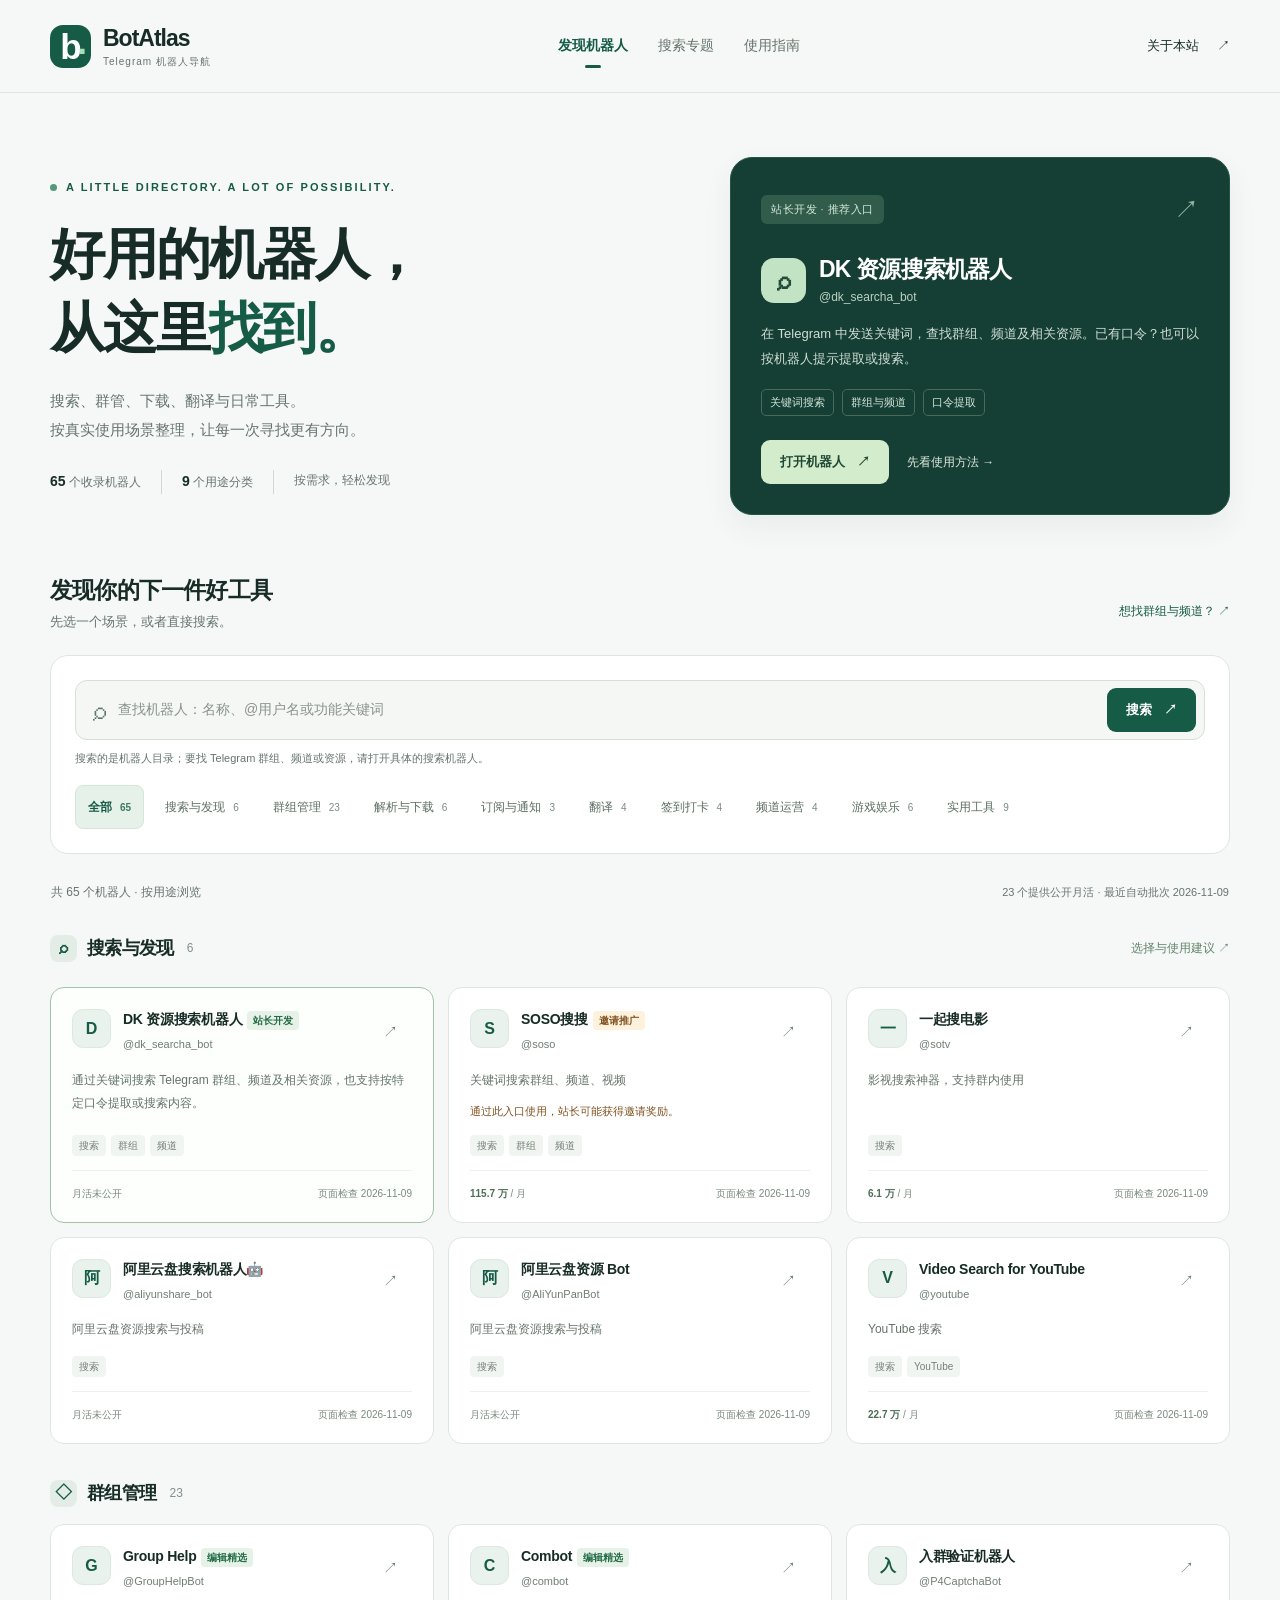
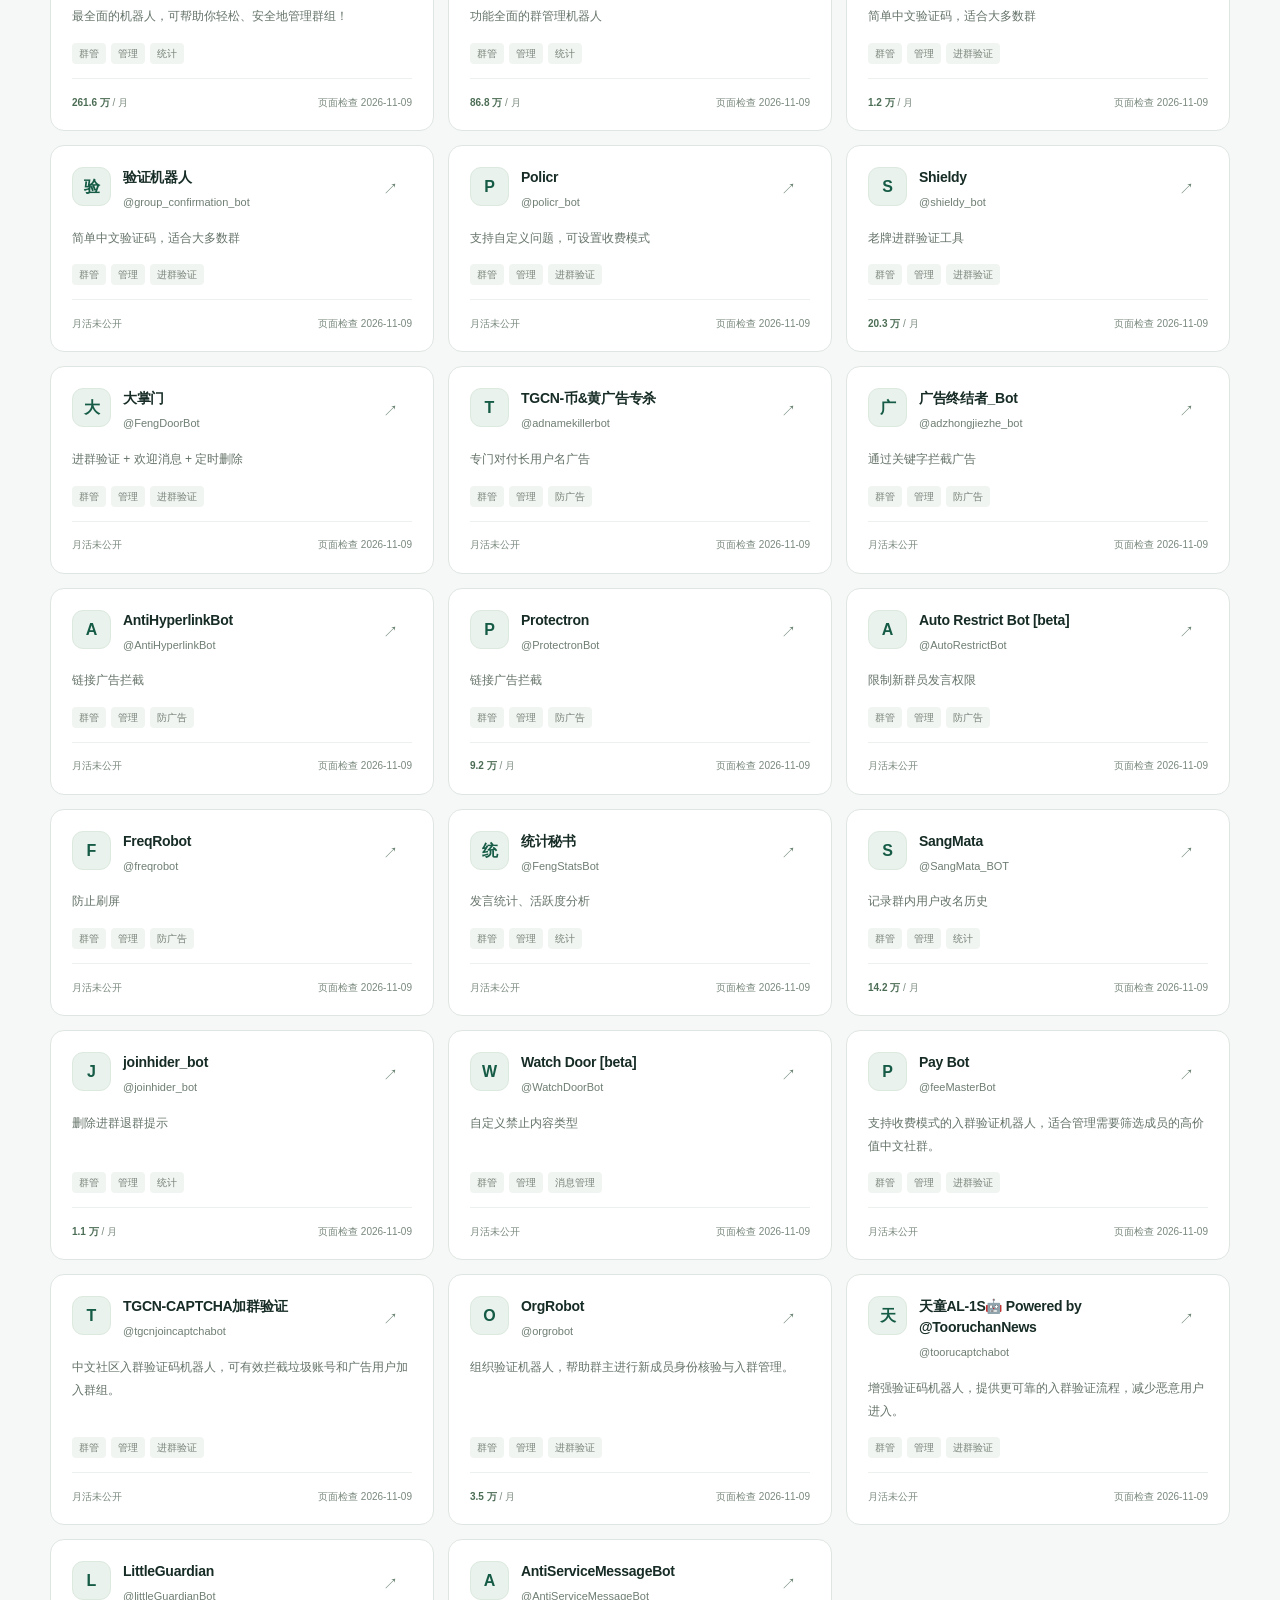
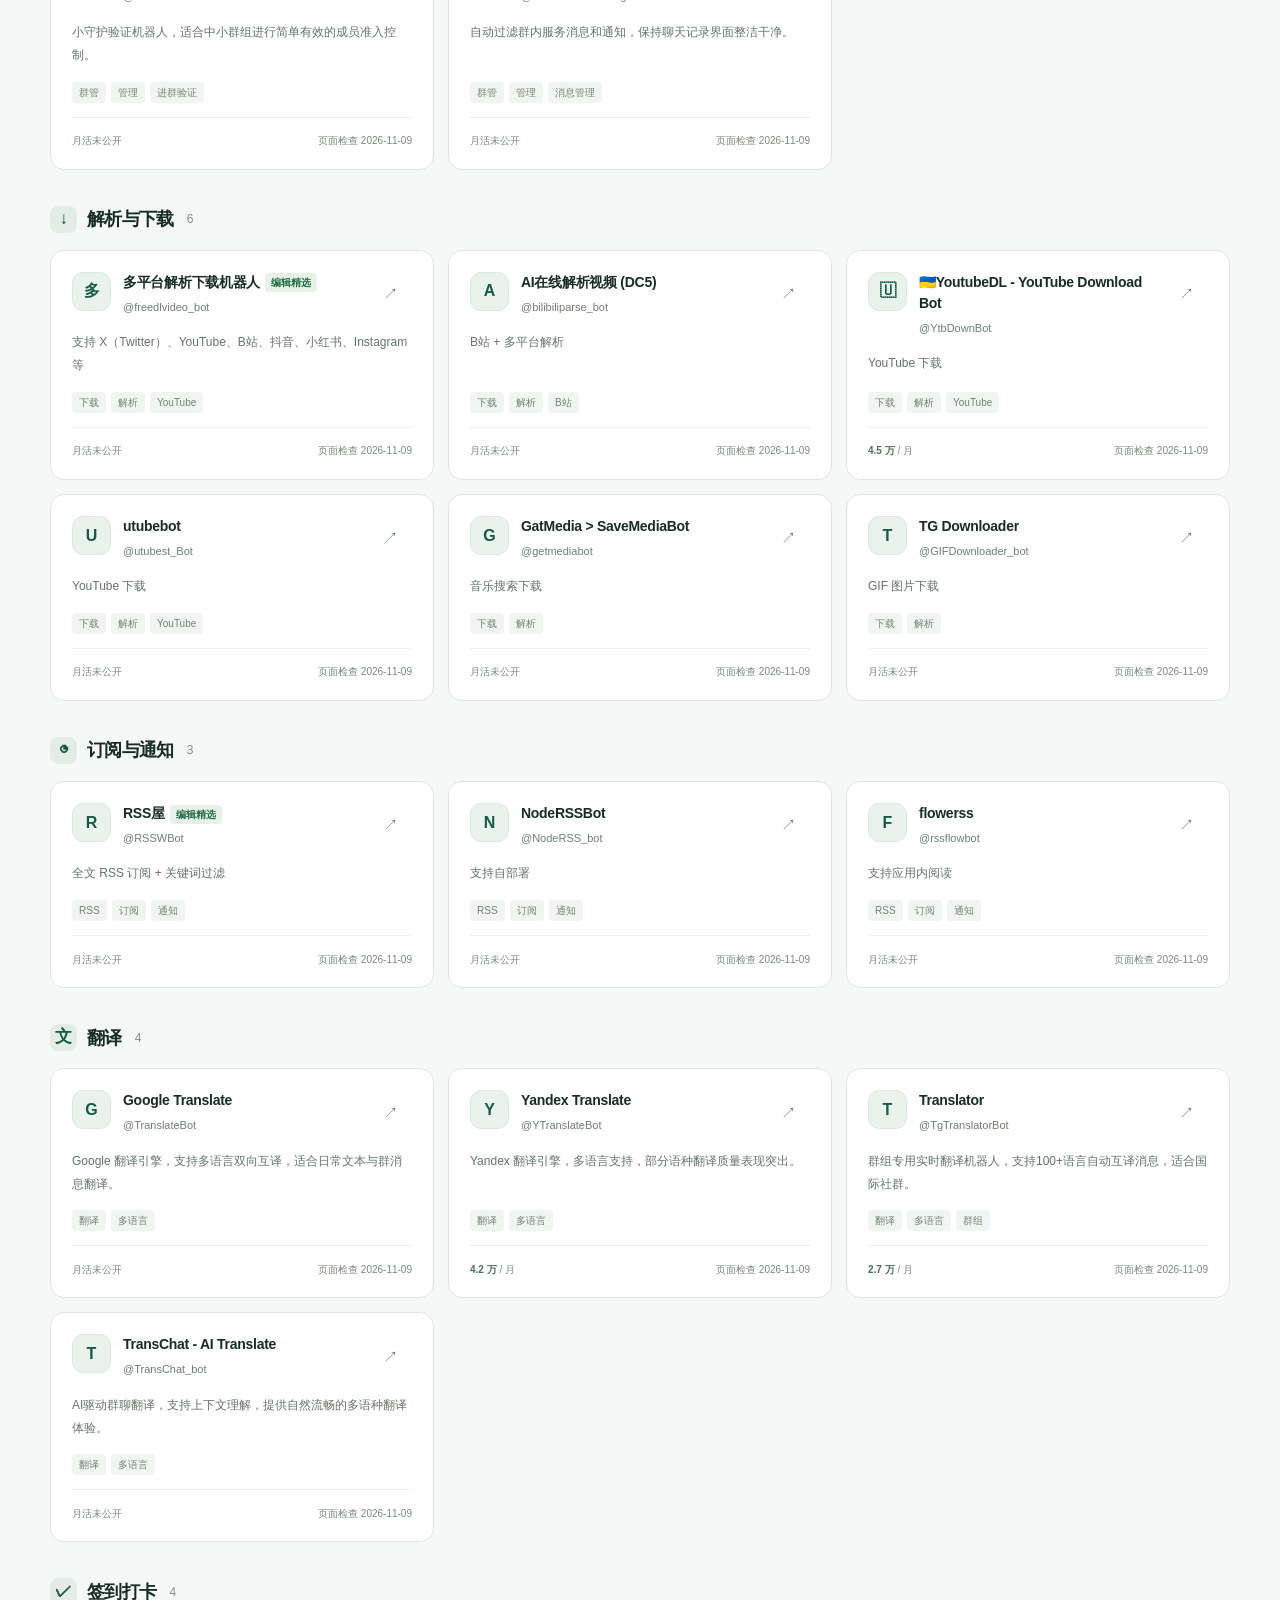
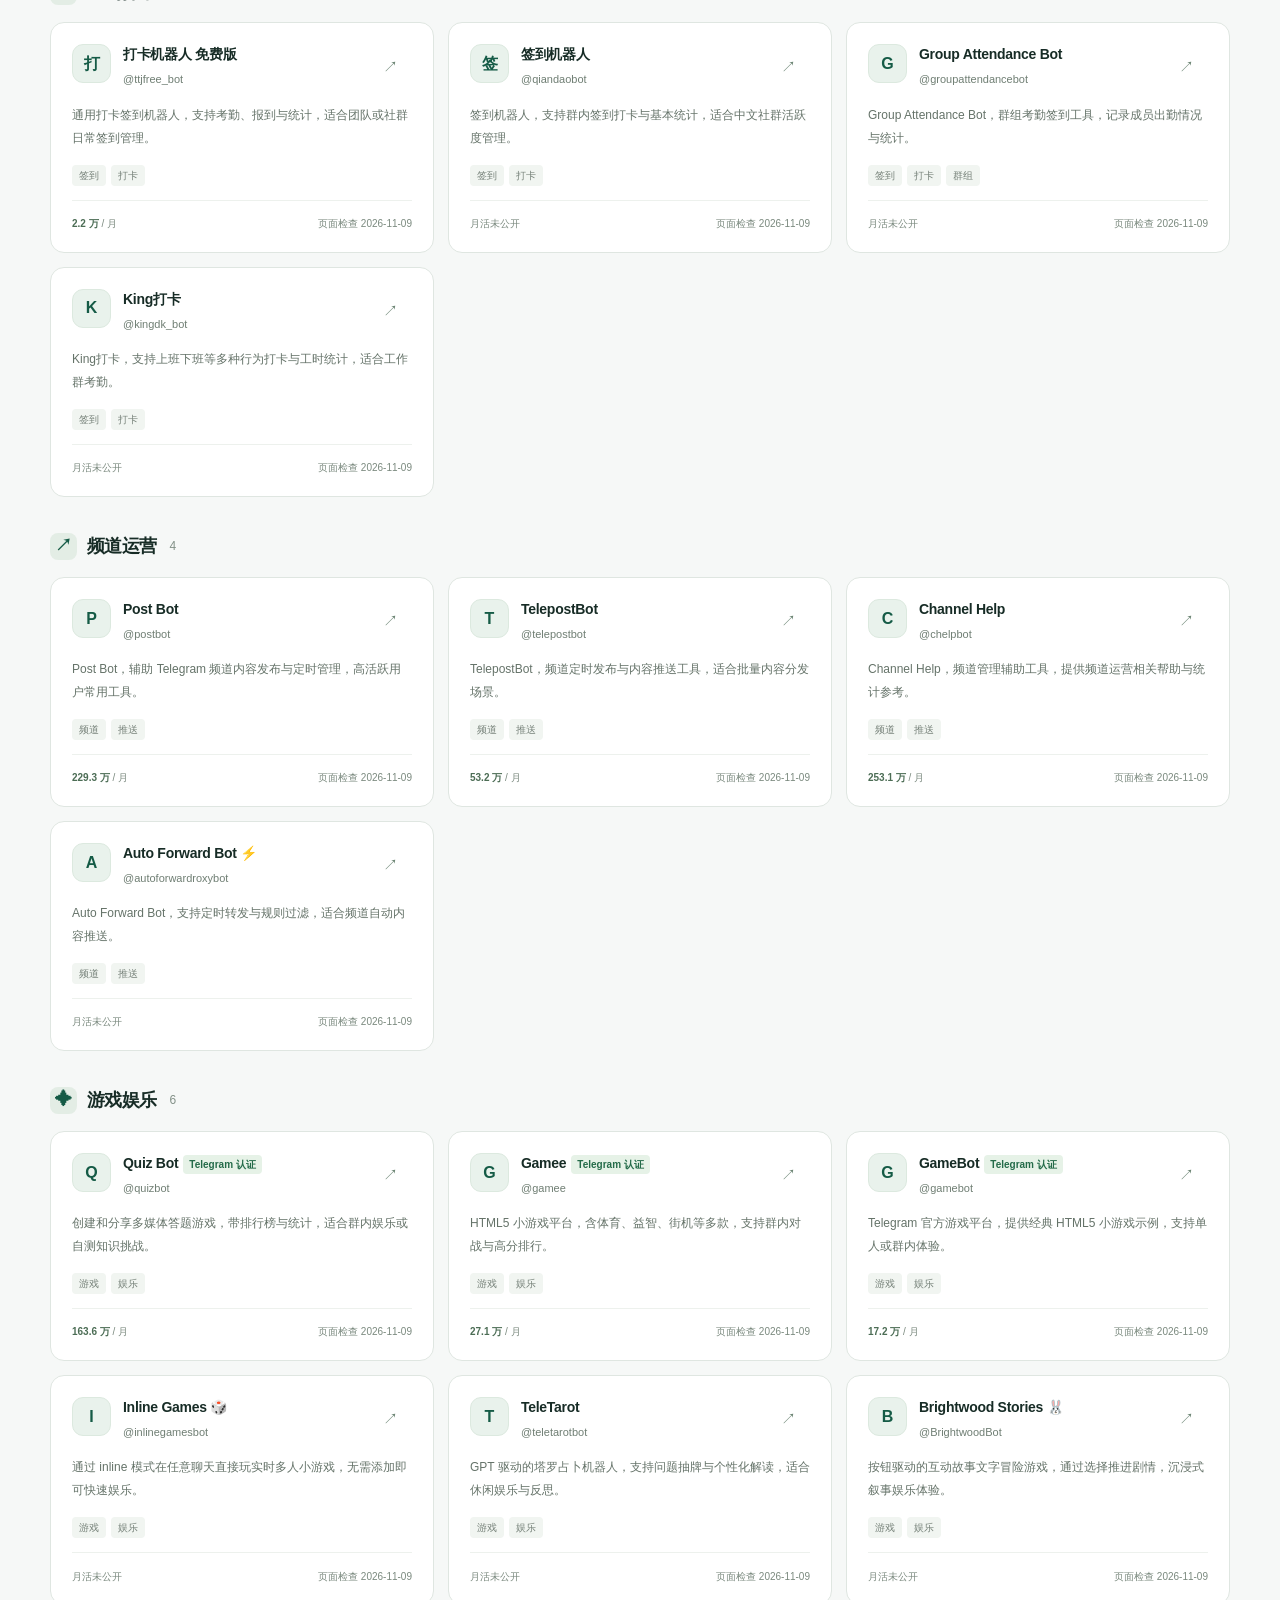
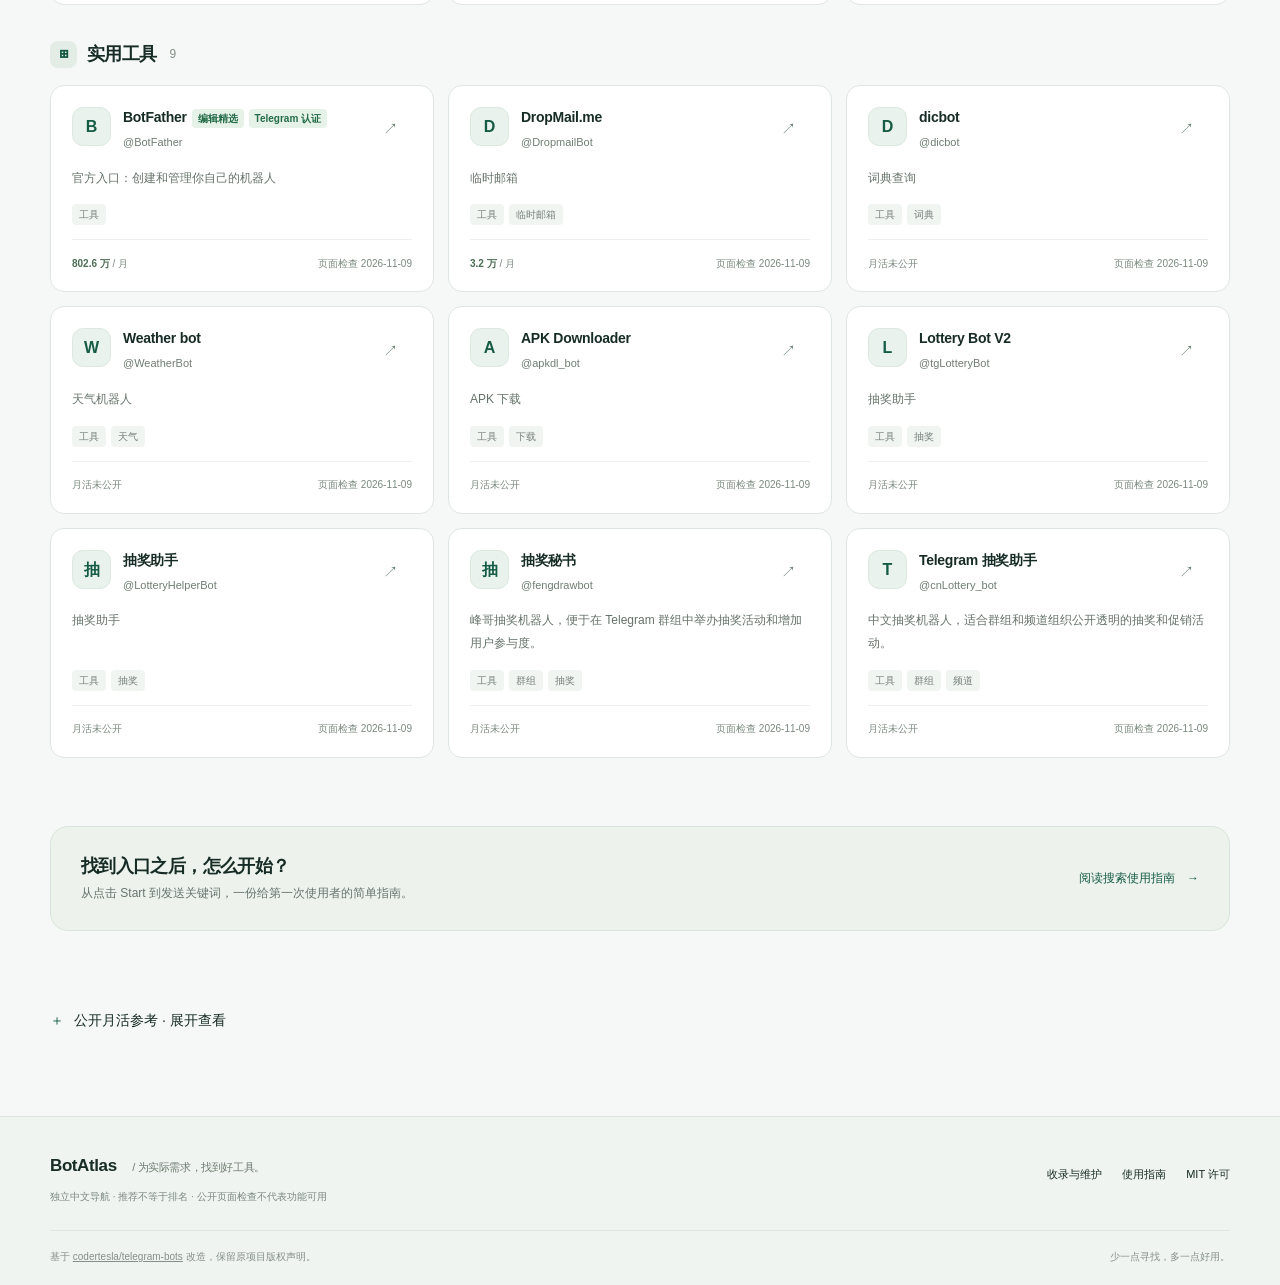
==== commit 0122c5ad: "bots-data: auto-refresh 2026-11-09" ====
--- a/docs/index.html
+++ b/docs/index.html
@@ -23,138 +23,138 @@
     </div>
   </header>
   <main id="main" class="shell"><section class="hero"><div class="hero-copy"><div class="eyebrow">A LITTLE DIRECTORY. A LOT OF POSSIBILITY.</div><h1>好用的机器人，<br>从这里<em>找到。</em></h1><p>搜索、群管、下载、翻译与日常工具。<br>按真实使用场景整理，让每一次寻找更有方向。</p><div class="hero-facts"><span><strong>65</strong> 个收录机器人</span><span><strong>9</strong> 个用途分类</span><span>按需求，轻松发现</span></div></div><aside class="owner-card" aria-label="站长开发的搜索机器人"><div class="owner-top"><span class="owner-tag">站长开发 · 推荐入口</span><span class="owner-arrow" aria-hidden="true">↗</span></div><div class="owner-title"><span class="bot-avatar" aria-hidden="true">⌕</span><div><h2>DK 资源搜索机器人</h2><p>@dk_searcha_bot</p></div></div><p class="owner-description">在 Telegram 中发送关键词，查找群组、频道及相关资源。已有口令？也可以按机器人提示提取或搜索。</p><div class="owner-features"><span>关键词搜索</span><span>群组与频道</span><span>口令提取</span></div><div class="owner-actions"><a class="button button-light" href="https://t.me/dk_searcha_bot?start=nav_0" target="_blank" rel="noopener noreferrer">打开机器人 <span aria-hidden="true">↗</span></a><a class="owner-guide" href="./guide/search/">先看使用方法 →</a></div></aside></section>
-    <section class="directory" id="directory" aria-labelledby="directory-title"><div class="section-heading"><div><h2 id="directory-title">发现你的下一件好工具</h2><p>先选一个场景，或者直接搜索。</p></div><a class="section-link" href="./category/search/">想找群组与频道？ ↗</a></div><div class="directory-toolbar"><form id="search-form" class="search-form" role="search"><label class="search-icon" for="bot-search"><span aria-hidden="true">⌕</span><span hidden>查找机器人</span></label><input id="bot-search" name="q" type="search" maxlength="120" placeholder="查找机器人：名称、@用户名或功能关键词" aria-label="查找机器人名称、用户名或功能" aria-describedby="search-help" autocomplete="off" disabled><button id="clear-search" class="clear-search" type="button" aria-label="清空搜索" hidden>×</button><button class="button" type="submit" disabled>搜索 <span aria-hidden="true">↗</span></button></form><p class="search-help" id="search-help">搜索的是机器人目录；要找 Telegram 群组、频道或资源，请打开具体的搜索机器人。</p><nav class="category-filters" aria-label="按用途筛选"><a class="filter-chip" href="#directory" data-filter="">全部<span class="filter-count">65</span></a><a class="filter-chip" href="#cat-search" data-filter="search">搜索与发现<span class="filter-count">6</span></a><a class="filter-chip" href="#cat-group" data-filter="group">群组管理<span class="filter-count">23</span></a><a class="filter-chip" href="#cat-download" data-filter="download">解析与下载<span class="filter-count">6</span></a><a class="filter-chip" href="#cat-rss" data-filter="rss">订阅与通知<span class="filter-count">3</span></a><a class="filter-chip" href="#cat-translate" data-filter="translate">翻译<span class="filter-count">4</span></a><a class="filter-chip" href="#cat-checkin" data-filter="checkin">签到打卡<span class="filter-count">4</span></a><a class="filter-chip" href="#cat-channel" data-filter="channel">频道运营<span class="filter-count">4</span></a><a class="filter-chip" href="#cat-game" data-filter="game">游戏娱乐<span class="filter-count">6</span></a><a class="filter-chip" href="#cat-tools" data-filter="tools">实用工具<span class="filter-count">9</span></a></nav><noscript><p class="noscript-note">目录内容可直接浏览。交互搜索需要启用 JavaScript；分类链接仍可跳到对应列表。</p></noscript></div><div class="catalog-status"><p id="result-status" role="status" aria-live="polite">共 <strong>65</strong> 个机器人 · 按用途浏览</p><span class="status-note">23 个提供公开月活 · 最近自动批次 2026-11-02</span><button class="clear-search" id="reset-filters" type="button" hidden aria-label="清空关键词和分类筛选">重置</button></div><div id="search-results" hidden><h2 class="results-title">搜索结果</h2><div class="bot-grid" id="results-grid"></div></div><div id="empty-state" class="empty-state" hidden><div class="empty-symbol" aria-hidden="true">⌕</div><h2>暂时没有找到合适的机器人</h2><p>试试更短的关键词、常见同义词，或取消分类限制。本站查找的是机器人，不是群组或资源内容。</p><div class="empty-actions"><button class="button" type="button" id="empty-reset">清空筛选，浏览全部</button><a class="button button-outline" href="./category/search/">了解 Telegram 搜索</a></div></div><div id="catalog-sections"><section class="category-section" id="cat-search" data-category-section="search"><div class="category-heading"><h2><span class="category-symbol" aria-hidden="true">⌕</span>搜索与发现<small>6</small></h2><a href="./category/search/">选择与使用建议 ↗</a></div><div class="bot-grid"><article class="bot-card card-owned" data-bot-id="dk_searcha_bot">
+    <section class="directory" id="directory" aria-labelledby="directory-title"><div class="section-heading"><div><h2 id="directory-title">发现你的下一件好工具</h2><p>先选一个场景，或者直接搜索。</p></div><a class="section-link" href="./category/search/">想找群组与频道？ ↗</a></div><div class="directory-toolbar"><form id="search-form" class="search-form" role="search"><label class="search-icon" for="bot-search"><span aria-hidden="true">⌕</span><span hidden>查找机器人</span></label><input id="bot-search" name="q" type="search" maxlength="120" placeholder="查找机器人：名称、@用户名或功能关键词" aria-label="查找机器人名称、用户名或功能" aria-describedby="search-help" autocomplete="off" disabled><button id="clear-search" class="clear-search" type="button" aria-label="清空搜索" hidden>×</button><button class="button" type="submit" disabled>搜索 <span aria-hidden="true">↗</span></button></form><p class="search-help" id="search-help">搜索的是机器人目录；要找 Telegram 群组、频道或资源，请打开具体的搜索机器人。</p><nav class="category-filters" aria-label="按用途筛选"><a class="filter-chip" href="#directory" data-filter="">全部<span class="filter-count">65</span></a><a class="filter-chip" href="#cat-search" data-filter="search">搜索与发现<span class="filter-count">6</span></a><a class="filter-chip" href="#cat-group" data-filter="group">群组管理<span class="filter-count">23</span></a><a class="filter-chip" href="#cat-download" data-filter="download">解析与下载<span class="filter-count">6</span></a><a class="filter-chip" href="#cat-rss" data-filter="rss">订阅与通知<span class="filter-count">3</span></a><a class="filter-chip" href="#cat-translate" data-filter="translate">翻译<span class="filter-count">4</span></a><a class="filter-chip" href="#cat-checkin" data-filter="checkin">签到打卡<span class="filter-count">4</span></a><a class="filter-chip" href="#cat-channel" data-filter="channel">频道运营<span class="filter-count">4</span></a><a class="filter-chip" href="#cat-game" data-filter="game">游戏娱乐<span class="filter-count">6</span></a><a class="filter-chip" href="#cat-tools" data-filter="tools">实用工具<span class="filter-count">9</span></a></nav><noscript><p class="noscript-note">目录内容可直接浏览。交互搜索需要启用 JavaScript；分类链接仍可跳到对应列表。</p></noscript></div><div class="catalog-status"><p id="result-status" role="status" aria-live="polite">共 <strong>65</strong> 个机器人 · 按用途浏览</p><span class="status-note">23 个提供公开月活 · 最近自动批次 2026-11-09</span><button class="clear-search" id="reset-filters" type="button" hidden aria-label="清空关键词和分类筛选">重置</button></div><div id="search-results" hidden><h2 class="results-title">搜索结果</h2><div class="bot-grid" id="results-grid"></div></div><div id="empty-state" class="empty-state" hidden><div class="empty-symbol" aria-hidden="true">⌕</div><h2>暂时没有找到合适的机器人</h2><p>试试更短的关键词、常见同义词，或取消分类限制。本站查找的是机器人，不是群组或资源内容。</p><div class="empty-actions"><button class="button" type="button" id="empty-reset">清空筛选，浏览全部</button><a class="button button-outline" href="./category/search/">了解 Telegram 搜索</a></div></div><div id="catalog-sections"><section class="category-section" id="cat-search" data-category-section="search"><div class="category-heading"><h2><span class="category-symbol" aria-hidden="true">⌕</span>搜索与发现<small>6</small></h2><a href="./category/search/">选择与使用建议 ↗</a></div><div class="bot-grid"><article class="bot-card card-owned" data-bot-id="dk_searcha_bot">
       <div class="card-heading"><span class="bot-avatar" aria-hidden="true">D</span><div class="card-identity"><h3>DK 资源搜索机器人<span class="card-badge">站长开发</span></h3><span class="bot-username">@dk_searcha_bot</span></div><a href="https://t.me/dk_searcha_bot?start=nav_0" data-search-url="https://t.me/dk_searcha_bot?start=nav_0" target="_blank" rel="noopener noreferrer" aria-label="打开 DK 资源搜索机器人（Telegram）">↗</a></div>
-      <p class="bot-description">通过关键词搜索 Telegram 群组、频道及相关资源，也支持按特定口令提取或搜索内容。</p><div class="card-tags"><span>搜索</span><span>群组</span><span>频道</span></div><div class="card-bottom"><span>月活未公开</span><span>页面检查 2026-11-02</span></div></article><article class="bot-card" data-bot-id="soso">
+      <p class="bot-description">通过关键词搜索 Telegram 群组、频道及相关资源，也支持按特定口令提取或搜索内容。</p><div class="card-tags"><span>搜索</span><span>群组</span><span>频道</span></div><div class="card-bottom"><span>月活未公开</span><span>页面检查 2026-11-09</span></div></article><article class="bot-card" data-bot-id="soso">
       <div class="card-heading"><span class="bot-avatar" aria-hidden="true">S</span><div class="card-identity"><h3>SOSO搜搜<span class="card-badge badge-referral">邀请推广</span></h3><span class="bot-username">@soso</span></div><a href="https://t.me/soso?start=a_5666684493" data-search-url="https://t.me/soso?start=a_5666684493" target="_blank" rel="noopener noreferrer sponsored" aria-label="打开 SOSO搜搜（Telegram）">↗</a></div>
-      <p class="bot-description">关键词搜索群组、频道、视频</p><p class="referral-note">通过此入口使用，站长可能获得邀请奖励。</p><div class="card-tags"><span>搜索</span><span>群组</span><span>频道</span></div><div class="card-bottom"><span><strong>116.6 万</strong> / 月</span><span>页面检查 2026-11-02</span></div></article><article class="bot-card" data-bot-id="sotv">
+      <p class="bot-description">关键词搜索群组、频道、视频</p><p class="referral-note">通过此入口使用，站长可能获得邀请奖励。</p><div class="card-tags"><span>搜索</span><span>群组</span><span>频道</span></div><div class="card-bottom"><span><strong>115.7 万</strong> / 月</span><span>页面检查 2026-11-09</span></div></article><article class="bot-card" data-bot-id="sotv">
       <div class="card-heading"><span class="bot-avatar" aria-hidden="true">一</span><div class="card-identity"><h3>一起搜电影</h3><span class="bot-username">@sotv</span></div><a href="https://t.me/sotv" data-search-url="https://t.me/sotv" target="_blank" rel="noopener noreferrer" aria-label="打开 一起搜电影（Telegram）">↗</a></div>
-      <p class="bot-description">影视搜索神器，支持群内使用</p><div class="card-tags"><span>搜索</span></div><div class="card-bottom"><span><strong>6.3 万</strong> / 月</span><span>页面检查 2026-11-02</span></div></article><article class="bot-card" data-bot-id="aliyunshare_bot">
+      <p class="bot-description">影视搜索神器，支持群内使用</p><div class="card-tags"><span>搜索</span></div><div class="card-bottom"><span><strong>6.1 万</strong> / 月</span><span>页面检查 2026-11-09</span></div></article><article class="bot-card" data-bot-id="aliyunshare_bot">
       <div class="card-heading"><span class="bot-avatar" aria-hidden="true">阿</span><div class="card-identity"><h3>阿里云盘搜索机器人🤖️</h3><span class="bot-username">@aliyunshare_bot</span></div><a href="https://t.me/aliyunshare_bot" data-search-url="https://t.me/aliyunshare_bot" target="_blank" rel="noopener noreferrer" aria-label="打开 阿里云盘搜索机器人🤖️（Telegram）">↗</a></div>
-      <p class="bot-description">阿里云盘资源搜索与投稿</p><div class="card-tags"><span>搜索</span></div><div class="card-bottom"><span>月活未公开</span><span>页面检查 2026-11-02</span></div></article><article class="bot-card" data-bot-id="aliyunpanbot">
+      <p class="bot-description">阿里云盘资源搜索与投稿</p><div class="card-tags"><span>搜索</span></div><div class="card-bottom"><span>月活未公开</span><span>页面检查 2026-11-09</span></div></article><article class="bot-card" data-bot-id="aliyunpanbot">
       <div class="card-heading"><span class="bot-avatar" aria-hidden="true">阿</span><div class="card-identity"><h3>阿里云盘资源 Bot</h3><span class="bot-username">@AliYunPanBot</span></div><a href="https://t.me/AliYunPanBot" data-search-url="https://t.me/AliYunPanBot" target="_blank" rel="noopener noreferrer" aria-label="打开 阿里云盘资源 Bot（Telegram）">↗</a></div>
-      <p class="bot-description">阿里云盘资源搜索与投稿</p><div class="card-tags"><span>搜索</span></div><div class="card-bottom"><span>月活未公开</span><span>页面检查 2026-11-02</span></div></article><article class="bot-card" data-bot-id="youtube">
+      <p class="bot-description">阿里云盘资源搜索与投稿</p><div class="card-tags"><span>搜索</span></div><div class="card-bottom"><span>月活未公开</span><span>页面检查 2026-11-09</span></div></article><article class="bot-card" data-bot-id="youtube">
       <div class="card-heading"><span class="bot-avatar" aria-hidden="true">V</span><div class="card-identity"><h3>Video Search for YouTube</h3><span class="bot-username">@youtube</span></div><a href="https://t.me/youtube" data-search-url="https://t.me/youtube" target="_blank" rel="noopener noreferrer" aria-label="打开 Video Search for YouTube（Telegram）">↗</a></div>
-      <p class="bot-description">YouTube 搜索</p><div class="card-tags"><span>搜索</span><span>YouTube</span></div><div class="card-bottom"><span><strong>22.7 万</strong> / 月</span><span>页面检查 2026-11-02</span></div></article></div></section><section class="category-section" id="cat-group" data-category-section="group"><div class="category-heading"><h2><span class="category-symbol" aria-hidden="true">◇</span>群组管理<small>23</small></h2></div><div class="bot-grid"><article class="bot-card" data-bot-id="grouphelpbot">
+      <p class="bot-description">YouTube 搜索</p><div class="card-tags"><span>搜索</span><span>YouTube</span></div><div class="card-bottom"><span><strong>22.7 万</strong> / 月</span><span>页面检查 2026-11-09</span></div></article></div></section><section class="category-section" id="cat-group" data-category-section="group"><div class="category-heading"><h2><span class="category-symbol" aria-hidden="true">◇</span>群组管理<small>23</small></h2></div><div class="bot-grid"><article class="bot-card" data-bot-id="grouphelpbot">
       <div class="card-heading"><span class="bot-avatar" aria-hidden="true">G</span><div class="card-identity"><h3>Group Help<span class="card-badge">编辑精选</span></h3><span class="bot-username">@GroupHelpBot</span></div><a href="https://t.me/GroupHelpBot" data-search-url="https://t.me/GroupHelpBot" target="_blank" rel="noopener noreferrer" aria-label="打开 Group Help（Telegram）">↗</a></div>
-      <p class="bot-description">最全面的机器人，可帮助你轻松、安全地管理群组！</p><div class="card-tags"><span>群管</span><span>管理</span><span>统计</span></div><div class="card-bottom"><span><strong>238.9 万</strong> / 月</span><span>页面检查 2026-11-02</span></div></article><article class="bot-card" data-bot-id="combot">
+      <p class="bot-description">最全面的机器人，可帮助你轻松、安全地管理群组！</p><div class="card-tags"><span>群管</span><span>管理</span><span>统计</span></div><div class="card-bottom"><span><strong>261.6 万</strong> / 月</span><span>页面检查 2026-11-09</span></div></article><article class="bot-card" data-bot-id="combot">
       <div class="card-heading"><span class="bot-avatar" aria-hidden="true">C</span><div class="card-identity"><h3>Combot<span class="card-badge">编辑精选</span></h3><span class="bot-username">@combot</span></div><a href="https://t.me/combot" data-search-url="https://t.me/combot" target="_blank" rel="noopener noreferrer" aria-label="打开 Combot（Telegram）">↗</a></div>
-      <p class="bot-description">功能全面的群管理机器人</p><div class="card-tags"><span>群管</span><span>管理</span><span>统计</span></div><div class="card-bottom"><span><strong>84.0 万</strong> / 月</span><span>页面检查 2026-11-02</span></div></article><article class="bot-card" data-bot-id="p4captchabot">
+      <p class="bot-description">功能全面的群管理机器人</p><div class="card-tags"><span>群管</span><span>管理</span><span>统计</span></div><div class="card-bottom"><span><strong>86.8 万</strong> / 月</span><span>页面检查 2026-11-09</span></div></article><article class="bot-card" data-bot-id="p4captchabot">
       <div class="card-heading"><span class="bot-avatar" aria-hidden="true">入</span><div class="card-identity"><h3>入群验证机器人</h3><span class="bot-username">@P4CaptchaBot</span></div><a href="https://t.me/P4CaptchaBot" data-search-url="https://t.me/P4CaptchaBot" target="_blank" rel="noopener noreferrer" aria-label="打开 入群验证机器人（Telegram）">↗</a></div>
-      <p class="bot-description">简单中文验证码，适合大多数群</p><div class="card-tags"><span>群管</span><span>管理</span><span>进群验证</span></div><div class="card-bottom"><span><strong>1.2 万</strong> / 月</span><span>页面检查 2026-11-02</span></div></article><article class="bot-card" data-bot-id="group_confirmation_bot">
+      <p class="bot-description">简单中文验证码，适合大多数群</p><div class="card-tags"><span>群管</span><span>管理</span><span>进群验证</span></div><div class="card-bottom"><span><strong>1.2 万</strong> / 月</span><span>页面检查 2026-11-09</span></div></article><article class="bot-card" data-bot-id="group_confirmation_bot">
       <div class="card-heading"><span class="bot-avatar" aria-hidden="true">验</span><div class="card-identity"><h3>验证机器人</h3><span class="bot-username">@group_confirmation_bot</span></div><a href="https://t.me/group_confirmation_bot" data-search-url="https://t.me/group_confirmation_bot" target="_blank" rel="noopener noreferrer" aria-label="打开 验证机器人（Telegram）">↗</a></div>
-      <p class="bot-description">简单中文验证码，适合大多数群</p><div class="card-tags"><span>群管</span><span>管理</span><span>进群验证</span></div><div class="card-bottom"><span>月活未公开</span><span>页面检查 2026-11-02</span></div></article><article class="bot-card" data-bot-id="policr_bot">
+      <p class="bot-description">简单中文验证码，适合大多数群</p><div class="card-tags"><span>群管</span><span>管理</span><span>进群验证</span></div><div class="card-bottom"><span>月活未公开</span><span>页面检查 2026-11-09</span></div></article><article class="bot-card" data-bot-id="policr_bot">
       <div class="card-heading"><span class="bot-avatar" aria-hidden="true">P</span><div class="card-identity"><h3>Policr</h3><span class="bot-username">@policr_bot</span></div><a href="https://t.me/policr_bot" data-search-url="https://t.me/policr_bot" target="_blank" rel="noopener noreferrer" aria-label="打开 Policr（Telegram）">↗</a></div>
-      <p class="bot-description">支持自定义问题，可设置收费模式</p><div class="card-tags"><span>群管</span><span>管理</span><span>进群验证</span></div><div class="card-bottom"><span>月活未公开</span><span>页面检查 2026-11-02</span></div></article><article class="bot-card" data-bot-id="shieldy_bot">
+      <p class="bot-description">支持自定义问题，可设置收费模式</p><div class="card-tags"><span>群管</span><span>管理</span><span>进群验证</span></div><div class="card-bottom"><span>月活未公开</span><span>页面检查 2026-11-09</span></div></article><article class="bot-card" data-bot-id="shieldy_bot">
       <div class="card-heading"><span class="bot-avatar" aria-hidden="true">S</span><div class="card-identity"><h3>Shieldy</h3><span class="bot-username">@shieldy_bot</span></div><a href="https://t.me/shieldy_bot" data-search-url="https://t.me/shieldy_bot" target="_blank" rel="noopener noreferrer" aria-label="打开 Shieldy（Telegram）">↗</a></div>
-      <p class="bot-description">老牌进群验证工具</p><div class="card-tags"><span>群管</span><span>管理</span><span>进群验证</span></div><div class="card-bottom"><span><strong>20.1 万</strong> / 月</span><span>页面检查 2026-11-02</span></div></article><article class="bot-card" data-bot-id="fengdoorbot">
+      <p class="bot-description">老牌进群验证工具</p><div class="card-tags"><span>群管</span><span>管理</span><span>进群验证</span></div><div class="card-bottom"><span><strong>20.3 万</strong> / 月</span><span>页面检查 2026-11-09</span></div></article><article class="bot-card" data-bot-id="fengdoorbot">
       <div class="card-heading"><span class="bot-avatar" aria-hidden="true">大</span><div class="card-identity"><h3>大掌门</h3><span class="bot-username">@FengDoorBot</span></div><a href="https://t.me/FengDoorBot" data-search-url="https://t.me/FengDoorBot" target="_blank" rel="noopener noreferrer" aria-label="打开 大掌门（Telegram）">↗</a></div>
-      <p class="bot-description">进群验证 + 欢迎消息 + 定时删除</p><div class="card-tags"><span>群管</span><span>管理</span><span>进群验证</span></div><div class="card-bottom"><span>月活未公开</span><span>页面检查 2026-11-02</span></div></article><article class="bot-card" data-bot-id="adnamekillerbot">
+      <p class="bot-description">进群验证 + 欢迎消息 + 定时删除</p><div class="card-tags"><span>群管</span><span>管理</span><span>进群验证</span></div><div class="card-bottom"><span>月活未公开</span><span>页面检查 2026-11-09</span></div></article><article class="bot-card" data-bot-id="adnamekillerbot">
       <div class="card-heading"><span class="bot-avatar" aria-hidden="true">T</span><div class="card-identity"><h3>TGCN-币&amp;黄广告专杀</h3><span class="bot-username">@adnamekillerbot</span></div><a href="https://t.me/adnamekillerbot" data-search-url="https://t.me/adnamekillerbot" target="_blank" rel="noopener noreferrer" aria-label="打开 TGCN-币&amp;黄广告专杀（Telegram）">↗</a></div>
-      <p class="bot-description">专门对付长用户名广告</p><div class="card-tags"><span>群管</span><span>管理</span><span>防广告</span></div><div class="card-bottom"><span>月活未公开</span><span>页面检查 2026-11-02</span></div></article><article class="bot-card" data-bot-id="adzhongjiezhe_bot">
+      <p class="bot-description">专门对付长用户名广告</p><div class="card-tags"><span>群管</span><span>管理</span><span>防广告</span></div><div class="card-bottom"><span>月活未公开</span><span>页面检查 2026-11-09</span></div></article><article class="bot-card" data-bot-id="adzhongjiezhe_bot">
       <div class="card-heading"><span class="bot-avatar" aria-hidden="true">广</span><div class="card-identity"><h3>广告终结者_Bot</h3><span class="bot-username">@adzhongjiezhe_bot</span></div><a href="https://t.me/adzhongjiezhe_bot" data-search-url="https://t.me/adzhongjiezhe_bot" target="_blank" rel="noopener noreferrer" aria-label="打开 广告终结者_Bot（Telegram）">↗</a></div>
-      <p class="bot-description">通过关键字拦截广告</p><div class="card-tags"><span>群管</span><span>管理</span><span>防广告</span></div><div class="card-bottom"><span>月活未公开</span><span>页面检查 2026-11-02</span></div></article><article class="bot-card" data-bot-id="antihyperlinkbot">
+      <p class="bot-description">通过关键字拦截广告</p><div class="card-tags"><span>群管</span><span>管理</span><span>防广告</span></div><div class="card-bottom"><span>月活未公开</span><span>页面检查 2026-11-09</span></div></article><article class="bot-card" data-bot-id="antihyperlinkbot">
       <div class="card-heading"><span class="bot-avatar" aria-hidden="true">A</span><div class="card-identity"><h3>AntiHyperlinkBot</h3><span class="bot-username">@AntiHyperlinkBot</span></div><a href="https://t.me/AntiHyperlinkBot" data-search-url="https://t.me/AntiHyperlinkBot" target="_blank" rel="noopener noreferrer" aria-label="打开 AntiHyperlinkBot（Telegram）">↗</a></div>
-      <p class="bot-description">链接广告拦截</p><div class="card-tags"><span>群管</span><span>管理</span><span>防广告</span></div><div class="card-bottom"><span>月活未公开</span><span>页面检查 2026-11-02</span></div></article><article class="bot-card" data-bot-id="protectronbot">
+      <p class="bot-description">链接广告拦截</p><div class="card-tags"><span>群管</span><span>管理</span><span>防广告</span></div><div class="card-bottom"><span>月活未公开</span><span>页面检查 2026-11-09</span></div></article><article class="bot-card" data-bot-id="protectronbot">
       <div class="card-heading"><span class="bot-avatar" aria-hidden="true">P</span><div class="card-identity"><h3>Protectron</h3><span class="bot-username">@ProtectronBot</span></div><a href="https://t.me/ProtectronBot" data-search-url="https://t.me/ProtectronBot" target="_blank" rel="noopener noreferrer" aria-label="打开 Protectron（Telegram）">↗</a></div>
-      <p class="bot-description">链接广告拦截</p><div class="card-tags"><span>群管</span><span>管理</span><span>防广告</span></div><div class="card-bottom"><span><strong>9.7 万</strong> / 月</span><span>页面检查 2026-11-02</span></div></article><article class="bot-card" data-bot-id="autorestrictbot">
+      <p class="bot-description">链接广告拦截</p><div class="card-tags"><span>群管</span><span>管理</span><span>防广告</span></div><div class="card-bottom"><span><strong>9.2 万</strong> / 月</span><span>页面检查 2026-11-09</span></div></article><article class="bot-card" data-bot-id="autorestrictbot">
       <div class="card-heading"><span class="bot-avatar" aria-hidden="true">A</span><div class="card-identity"><h3>Auto Restrict Bot [beta]</h3><span class="bot-username">@AutoRestrictBot</span></div><a href="https://t.me/AutoRestrictBot" data-search-url="https://t.me/AutoRestrictBot" target="_blank" rel="noopener noreferrer" aria-label="打开 Auto Restrict Bot [beta]（Telegram）">↗</a></div>
-      <p class="bot-description">限制新群员发言权限</p><div class="card-tags"><span>群管</span><span>管理</span><span>防广告</span></div><div class="card-bottom"><span>月活未公开</span><span>页面检查 2026-11-02</span></div></article><article class="bot-card" data-bot-id="freqrobot">
+      <p class="bot-description">限制新群员发言权限</p><div class="card-tags"><span>群管</span><span>管理</span><span>防广告</span></div><div class="card-bottom"><span>月活未公开</span><span>页面检查 2026-11-09</span></div></article><article class="bot-card" data-bot-id="freqrobot">
       <div class="card-heading"><span class="bot-avatar" aria-hidden="true">F</span><div class="card-identity"><h3>FreqRobot</h3><span class="bot-username">@freqrobot</span></div><a href="https://t.me/freqrobot" data-search-url="https://t.me/freqrobot" target="_blank" rel="noopener noreferrer" aria-label="打开 FreqRobot（Telegram）">↗</a></div>
-      <p class="bot-description">防止刷屏</p><div class="card-tags"><span>群管</span><span>管理</span><span>防广告</span></div><div class="card-bottom"><span>月活未公开</span><span>页面检查 2026-11-02</span></div></article><article class="bot-card" data-bot-id="fengstatsbot">
+      <p class="bot-description">防止刷屏</p><div class="card-tags"><span>群管</span><span>管理</span><span>防广告</span></div><div class="card-bottom"><span>月活未公开</span><span>页面检查 2026-11-09</span></div></article><article class="bot-card" data-bot-id="fengstatsbot">
       <div class="card-heading"><span class="bot-avatar" aria-hidden="true">统</span><div class="card-identity"><h3>统计秘书</h3><span class="bot-username">@FengStatsBot</span></div><a href="https://t.me/FengStatsBot" data-search-url="https://t.me/FengStatsBot" target="_blank" rel="noopener noreferrer" aria-label="打开 统计秘书（Telegram）">↗</a></div>
-      <p class="bot-description">发言统计、活跃度分析</p><div class="card-tags"><span>群管</span><span>管理</span><span>统计</span></div><div class="card-bottom"><span>月活未公开</span><span>页面检查 2026-11-02</span></div></article><article class="bot-card" data-bot-id="sangmata_bot">
+      <p class="bot-description">发言统计、活跃度分析</p><div class="card-tags"><span>群管</span><span>管理</span><span>统计</span></div><div class="card-bottom"><span>月活未公开</span><span>页面检查 2026-11-09</span></div></article><article class="bot-card" data-bot-id="sangmata_bot">
       <div class="card-heading"><span class="bot-avatar" aria-hidden="true">S</span><div class="card-identity"><h3>SangMata</h3><span class="bot-username">@SangMata_BOT</span></div><a href="https://t.me/SangMata_BOT" data-search-url="https://t.me/SangMata_BOT" target="_blank" rel="noopener noreferrer" aria-label="打开 SangMata（Telegram）">↗</a></div>
-      <p class="bot-description">记录群内用户改名历史</p><div class="card-tags"><span>群管</span><span>管理</span><span>统计</span></div><div class="card-bottom"><span><strong>14.5 万</strong> / 月</span><span>页面检查 2026-11-02</span></div></article><article class="bot-card" data-bot-id="joinhider_bot">
+      <p class="bot-description">记录群内用户改名历史</p><div class="card-tags"><span>群管</span><span>管理</span><span>统计</span></div><div class="card-bottom"><span><strong>14.2 万</strong> / 月</span><span>页面检查 2026-11-09</span></div></article><article class="bot-card" data-bot-id="joinhider_bot">
       <div class="card-heading"><span class="bot-avatar" aria-hidden="true">J</span><div class="card-identity"><h3>joinhider_bot</h3><span class="bot-username">@joinhider_bot</span></div><a href="https://t.me/joinhider_bot" data-search-url="https://t.me/joinhider_bot" target="_blank" rel="noopener noreferrer" aria-label="打开 joinhider_bot（Telegram）">↗</a></div>
-      <p class="bot-description">删除进群退群提示</p><div class="card-tags"><span>群管</span><span>管理</span><span>统计</span></div><div class="card-bottom"><span><strong>1.1 万</strong> / 月</span><span>页面检查 2026-11-02</span></div></article><article class="bot-card" data-bot-id="watchdoorbot">
+      <p class="bot-description">删除进群退群提示</p><div class="card-tags"><span>群管</span><span>管理</span><span>统计</span></div><div class="card-bottom"><span><strong>1.1 万</strong> / 月</span><span>页面检查 2026-11-09</span></div></article><article class="bot-card" data-bot-id="watchdoorbot">
       <div class="card-heading"><span class="bot-avatar" aria-hidden="true">W</span><div class="card-identity"><h3>Watch Door [beta]</h3><span class="bot-username">@WatchDoorBot</span></div><a href="https://t.me/WatchDoorBot" data-search-url="https://t.me/WatchDoorBot" target="_blank" rel="noopener noreferrer" aria-label="打开 Watch Door [beta]（Telegram）">↗</a></div>
-      <p class="bot-description">自定义禁止内容类型</p><div class="card-tags"><span>群管</span><span>管理</span><span>消息管理</span></div><div class="card-bottom"><span>月活未公开</span><span>页面检查 2026-11-02</span></div></article><article class="bot-card" data-bot-id="feemasterbot">
+      <p class="bot-description">自定义禁止内容类型</p><div class="card-tags"><span>群管</span><span>管理</span><span>消息管理</span></div><div class="card-bottom"><span>月活未公开</span><span>页面检查 2026-11-09</span></div></article><article class="bot-card" data-bot-id="feemasterbot">
       <div class="card-heading"><span class="bot-avatar" aria-hidden="true">P</span><div class="card-identity"><h3>Pay Bot</h3><span class="bot-username">@feeMasterBot</span></div><a href="https://t.me/feeMasterBot" data-search-url="https://t.me/feeMasterBot" target="_blank" rel="noopener noreferrer" aria-label="打开 Pay Bot（Telegram）">↗</a></div>
-      <p class="bot-description">支持收费模式的入群验证机器人，适合管理需要筛选成员的高价值中文社群。</p><div class="card-tags"><span>群管</span><span>管理</span><span>进群验证</span></div><div class="card-bottom"><span>月活未公开</span><span>页面检查 2026-11-02</span></div></article><article class="bot-card" data-bot-id="tgcnjoincaptchabot">
+      <p class="bot-description">支持收费模式的入群验证机器人，适合管理需要筛选成员的高价值中文社群。</p><div class="card-tags"><span>群管</span><span>管理</span><span>进群验证</span></div><div class="card-bottom"><span>月活未公开</span><span>页面检查 2026-11-09</span></div></article><article class="bot-card" data-bot-id="tgcnjoincaptchabot">
       <div class="card-heading"><span class="bot-avatar" aria-hidden="true">T</span><div class="card-identity"><h3>TGCN-CAPTCHA加群验证</h3><span class="bot-username">@tgcnjoincaptchabot</span></div><a href="https://t.me/tgcnjoincaptchabot" data-search-url="https://t.me/tgcnjoincaptchabot" target="_blank" rel="noopener noreferrer" aria-label="打开 TGCN-CAPTCHA加群验证（Telegram）">↗</a></div>
-      <p class="bot-description">中文社区入群验证码机器人，可有效拦截垃圾账号和广告用户加入群组。</p><div class="card-tags"><span>群管</span><span>管理</span><span>进群验证</span></div><div class="card-bottom"><span>月活未公开</span><span>页面检查 2026-11-02</span></div></article><article class="bot-card" data-bot-id="orgrobot">
+      <p class="bot-description">中文社区入群验证码机器人，可有效拦截垃圾账号和广告用户加入群组。</p><div class="card-tags"><span>群管</span><span>管理</span><span>进群验证</span></div><div class="card-bottom"><span>月活未公开</span><span>页面检查 2026-11-09</span></div></article><article class="bot-card" data-bot-id="orgrobot">
       <div class="card-heading"><span class="bot-avatar" aria-hidden="true">O</span><div class="card-identity"><h3>OrgRobot</h3><span class="bot-username">@orgrobot</span></div><a href="https://t.me/orgrobot" data-search-url="https://t.me/orgrobot" target="_blank" rel="noopener noreferrer" aria-label="打开 OrgRobot（Telegram）">↗</a></div>
-      <p class="bot-description">组织验证机器人，帮助群主进行新成员身份核验与入群管理。</p><div class="card-tags"><span>群管</span><span>管理</span><span>进群验证</span></div><div class="card-bottom"><span><strong>3.4 万</strong> / 月</span><span>页面检查 2026-11-02</span></div></article><article class="bot-card" data-bot-id="toorucaptchabot">
+      <p class="bot-description">组织验证机器人，帮助群主进行新成员身份核验与入群管理。</p><div class="card-tags"><span>群管</span><span>管理</span><span>进群验证</span></div><div class="card-bottom"><span><strong>3.5 万</strong> / 月</span><span>页面检查 2026-11-09</span></div></article><article class="bot-card" data-bot-id="toorucaptchabot">
       <div class="card-heading"><span class="bot-avatar" aria-hidden="true">天</span><div class="card-identity"><h3>天童AL-1S🤖 Powered by @TooruchanNews</h3><span class="bot-username">@toorucaptchabot</span></div><a href="https://t.me/toorucaptchabot" data-search-url="https://t.me/toorucaptchabot" target="_blank" rel="noopener noreferrer" aria-label="打开 天童AL-1S🤖 Powered by @TooruchanNews（Telegram）">↗</a></div>
-      <p class="bot-description">增强验证码机器人，提供更可靠的入群验证流程，减少恶意用户进入。</p><div class="card-tags"><span>群管</span><span>管理</span><span>进群验证</span></div><div class="card-bottom"><span>月活未公开</span><span>页面检查 2026-11-02</span></div></article><article class="bot-card" data-bot-id="littleguardianbot">
+      <p class="bot-description">增强验证码机器人，提供更可靠的入群验证流程，减少恶意用户进入。</p><div class="card-tags"><span>群管</span><span>管理</span><span>进群验证</span></div><div class="card-bottom"><span>月活未公开</span><span>页面检查 2026-11-09</span></div></article><article class="bot-card" data-bot-id="littleguardianbot">
       <div class="card-heading"><span class="bot-avatar" aria-hidden="true">L</span><div class="card-identity"><h3>LittleGuardian</h3><span class="bot-username">@littleGuardianBot</span></div><a href="https://t.me/littleGuardianBot" data-search-url="https://t.me/littleGuardianBot" target="_blank" rel="noopener noreferrer" aria-label="打开 LittleGuardian（Telegram）">↗</a></div>
-      <p class="bot-description">小守护验证机器人，适合中小群组进行简单有效的成员准入控制。</p><div class="card-tags"><span>群管</span><span>管理</span><span>进群验证</span></div><div class="card-bottom"><span>月活未公开</span><span>页面检查 2026-11-02</span></div></article><article class="bot-card" data-bot-id="antiservicemessagebot">
+      <p class="bot-description">小守护验证机器人，适合中小群组进行简单有效的成员准入控制。</p><div class="card-tags"><span>群管</span><span>管理</span><span>进群验证</span></div><div class="card-bottom"><span>月活未公开</span><span>页面检查 2026-11-09</span></div></article><article class="bot-card" data-bot-id="antiservicemessagebot">
       <div class="card-heading"><span class="bot-avatar" aria-hidden="true">A</span><div class="card-identity"><h3>AntiServiceMessageBot</h3><span class="bot-username">@AntiServiceMessageBot</span></div><a href="https://t.me/AntiServiceMessageBot" data-search-url="https://t.me/AntiServiceMessageBot" target="_blank" rel="noopener noreferrer" aria-label="打开 AntiServiceMessageBot（Telegram）">↗</a></div>
-      <p class="bot-description">自动过滤群内服务消息和通知，保持聊天记录界面整洁干净。</p><div class="card-tags"><span>群管</span><span>管理</span><span>消息管理</span></div><div class="card-bottom"><span>月活未公开</span><span>页面检查 2026-11-02</span></div></article></div></section><section class="category-section" id="cat-download" data-category-section="download"><div class="category-heading"><h2><span class="category-symbol" aria-hidden="true">↓</span>解析与下载<small>6</small></h2></div><div class="bot-grid"><article class="bot-card" data-bot-id="freedlvideo_bot">
+      <p class="bot-description">自动过滤群内服务消息和通知，保持聊天记录界面整洁干净。</p><div class="card-tags"><span>群管</span><span>管理</span><span>消息管理</span></div><div class="card-bottom"><span>月活未公开</span><span>页面检查 2026-11-09</span></div></article></div></section><section class="category-section" id="cat-download" data-category-section="download"><div class="category-heading"><h2><span class="category-symbol" aria-hidden="true">↓</span>解析与下载<small>6</small></h2></div><div class="bot-grid"><article class="bot-card" data-bot-id="freedlvideo_bot">
       <div class="card-heading"><span class="bot-avatar" aria-hidden="true">多</span><div class="card-identity"><h3>多平台解析下载机器人<span class="card-badge">编辑精选</span></h3><span class="bot-username">@freedlvideo_bot</span></div><a href="https://t.me/freedlvideo_bot" data-search-url="https://t.me/freedlvideo_bot" target="_blank" rel="noopener noreferrer" aria-label="打开 多平台解析下载机器人（Telegram）">↗</a></div>
-      <p class="bot-description">支持 X（Twitter）、YouTube、B站、抖音、小红书、Instagram 等</p><div class="card-tags"><span>下载</span><span>解析</span><span>YouTube</span></div><div class="card-bottom"><span>月活未公开</span><span>页面检查 2026-11-02</span></div></article><article class="bot-card" data-bot-id="bilibiliparse_bot">
+      <p class="bot-description">支持 X（Twitter）、YouTube、B站、抖音、小红书、Instagram 等</p><div class="card-tags"><span>下载</span><span>解析</span><span>YouTube</span></div><div class="card-bottom"><span>月活未公开</span><span>页面检查 2026-11-09</span></div></article><article class="bot-card" data-bot-id="bilibiliparse_bot">
       <div class="card-heading"><span class="bot-avatar" aria-hidden="true">A</span><div class="card-identity"><h3>AI在线解析视频 (DC5)</h3><span class="bot-username">@bilibiliparse_bot</span></div><a href="https://t.me/bilibiliparse_bot" data-search-url="https://t.me/bilibiliparse_bot" target="_blank" rel="noopener noreferrer" aria-label="打开 AI在线解析视频 (DC5)（Telegram）">↗</a></div>
-      <p class="bot-description">B站 + 多平台解析</p><div class="card-tags"><span>下载</span><span>解析</span><span>B站</span></div><div class="card-bottom"><span>月活未公开</span><span>页面检查 2026-11-02</span></div></article><article class="bot-card" data-bot-id="ytbdownbot">
+      <p class="bot-description">B站 + 多平台解析</p><div class="card-tags"><span>下载</span><span>解析</span><span>B站</span></div><div class="card-bottom"><span>月活未公开</span><span>页面检查 2026-11-09</span></div></article><article class="bot-card" data-bot-id="ytbdownbot">
       <div class="card-heading"><span class="bot-avatar" aria-hidden="true">🇺</span><div class="card-identity"><h3>🇺🇦YoutubeDL - YouTube Download Bot</h3><span class="bot-username">@YtbDownBot</span></div><a href="https://t.me/YtbDownBot" data-search-url="https://t.me/YtbDownBot" target="_blank" rel="noopener noreferrer" aria-label="打开 🇺🇦YoutubeDL - YouTube Download Bot（Telegram）">↗</a></div>
-      <p class="bot-description">YouTube 下载</p><div class="card-tags"><span>下载</span><span>解析</span><span>YouTube</span></div><div class="card-bottom"><span><strong>4.6 万</strong> / 月</span><span>页面检查 2026-11-02</span></div></article><article class="bot-card" data-bot-id="utubest_bot">
+      <p class="bot-description">YouTube 下载</p><div class="card-tags"><span>下载</span><span>解析</span><span>YouTube</span></div><div class="card-bottom"><span><strong>4.5 万</strong> / 月</span><span>页面检查 2026-11-09</span></div></article><article class="bot-card" data-bot-id="utubest_bot">
       <div class="card-heading"><span class="bot-avatar" aria-hidden="true">U</span><div class="card-identity"><h3>utubebot</h3><span class="bot-username">@utubest_Bot</span></div><a href="https://t.me/utubest_Bot" data-search-url="https://t.me/utubest_Bot" target="_blank" rel="noopener noreferrer" aria-label="打开 utubebot（Telegram）">↗</a></div>
-      <p class="bot-description">YouTube 下载</p><div class="card-tags"><span>下载</span><span>解析</span><span>YouTube</span></div><div class="card-bottom"><span>月活未公开</span><span>页面检查 2026-11-02</span></div></article><article class="bot-card" data-bot-id="getmediabot">
+      <p class="bot-description">YouTube 下载</p><div class="card-tags"><span>下载</span><span>解析</span><span>YouTube</span></div><div class="card-bottom"><span>月活未公开</span><span>页面检查 2026-11-09</span></div></article><article class="bot-card" data-bot-id="getmediabot">
       <div class="card-heading"><span class="bot-avatar" aria-hidden="true">G</span><div class="card-identity"><h3>GatMedia &gt; SaveMediaBot</h3><span class="bot-username">@getmediabot</span></div><a href="https://t.me/getmediabot" data-search-url="https://t.me/getmediabot" target="_blank" rel="noopener noreferrer" aria-label="打开 GatMedia &gt; SaveMediaBot（Telegram）">↗</a></div>
-      <p class="bot-description">音乐搜索下载</p><div class="card-tags"><span>下载</span><span>解析</span></div><div class="card-bottom"><span>月活未公开</span><span>页面检查 2026-11-02</span></div></article><article class="bot-card" data-bot-id="gifdownloader_bot">
+      <p class="bot-description">音乐搜索下载</p><div class="card-tags"><span>下载</span><span>解析</span></div><div class="card-bottom"><span>月活未公开</span><span>页面检查 2026-11-09</span></div></article><article class="bot-card" data-bot-id="gifdownloader_bot">
       <div class="card-heading"><span class="bot-avatar" aria-hidden="true">T</span><div class="card-identity"><h3>TG Downloader</h3><span class="bot-username">@GIFDownloader_bot</span></div><a href="https://t.me/GIFDownloader_bot" data-search-url="https://t.me/GIFDownloader_bot" target="_blank" rel="noopener noreferrer" aria-label="打开 TG Downloader（Telegram）">↗</a></div>
-      <p class="bot-description">GIF 图片下载</p><div class="card-tags"><span>下载</span><span>解析</span></div><div class="card-bottom"><span>月活未公开</span><span>页面检查 2026-11-02</span></div></article></div></section><section class="category-section" id="cat-rss" data-category-section="rss"><div class="category-heading"><h2><span class="category-symbol" aria-hidden="true">◔</span>订阅与通知<small>3</small></h2></div><div class="bot-grid"><article class="bot-card" data-bot-id="rsswbot">
+      <p class="bot-description">GIF 图片下载</p><div class="card-tags"><span>下载</span><span>解析</span></div><div class="card-bottom"><span>月活未公开</span><span>页面检查 2026-11-09</span></div></article></div></section><section class="category-section" id="cat-rss" data-category-section="rss"><div class="category-heading"><h2><span class="category-symbol" aria-hidden="true">◔</span>订阅与通知<small>3</small></h2></div><div class="bot-grid"><article class="bot-card" data-bot-id="rsswbot">
       <div class="card-heading"><span class="bot-avatar" aria-hidden="true">R</span><div class="card-identity"><h3>RSS屋<span class="card-badge">编辑精选</span></h3><span class="bot-username">@RSSWBot</span></div><a href="https://t.me/RSSWBot" data-search-url="https://t.me/RSSWBot" target="_blank" rel="noopener noreferrer" aria-label="打开 RSS屋（Telegram）">↗</a></div>
-      <p class="bot-description">全文 RSS 订阅 + 关键词过滤</p><div class="card-tags"><span>RSS</span><span>订阅</span><span>通知</span></div><div class="card-bottom"><span>月活未公开</span><span>页面检查 2026-11-02</span></div></article><article class="bot-card" data-bot-id="noderss_bot">
+      <p class="bot-description">全文 RSS 订阅 + 关键词过滤</p><div class="card-tags"><span>RSS</span><span>订阅</span><span>通知</span></div><div class="card-bottom"><span>月活未公开</span><span>页面检查 2026-11-09</span></div></article><article class="bot-card" data-bot-id="noderss_bot">
       <div class="card-heading"><span class="bot-avatar" aria-hidden="true">N</span><div class="card-identity"><h3>NodeRSSBot</h3><span class="bot-username">@NodeRSS_bot</span></div><a href="https://t.me/NodeRSS_bot" data-search-url="https://t.me/NodeRSS_bot" target="_blank" rel="noopener noreferrer" aria-label="打开 NodeRSSBot（Telegram）">↗</a></div>
-      <p class="bot-description">支持自部署</p><div class="card-tags"><span>RSS</span><span>订阅</span><span>通知</span></div><div class="card-bottom"><span>月活未公开</span><span>页面检查 2026-11-02</span></div></article><article class="bot-card" data-bot-id="rssflowbot">
+      <p class="bot-description">支持自部署</p><div class="card-tags"><span>RSS</span><span>订阅</span><span>通知</span></div><div class="card-bottom"><span>月活未公开</span><span>页面检查 2026-11-09</span></div></article><article class="bot-card" data-bot-id="rssflowbot">
       <div class="card-heading"><span class="bot-avatar" aria-hidden="true">F</span><div class="card-identity"><h3>flowerss</h3><span class="bot-username">@rssflowbot</span></div><a href="https://t.me/rssflowbot" data-search-url="https://t.me/rssflowbot" target="_blank" rel="noopener noreferrer" aria-label="打开 flowerss（Telegram）">↗</a></div>
-      <p class="bot-description">支持应用内阅读</p><div class="card-tags"><span>RSS</span><span>订阅</span><span>通知</span></div><div class="card-bottom"><span>月活未公开</span><span>页面检查 2026-11-02</span></div></article></div></section><section class="category-section" id="cat-translate" data-category-section="translate"><div class="category-heading"><h2><span class="category-symbol" aria-hidden="true">文</span>翻译<small>4</small></h2></div><div class="bot-grid"><article class="bot-card" data-bot-id="translatebot">
+      <p class="bot-description">支持应用内阅读</p><div class="card-tags"><span>RSS</span><span>订阅</span><span>通知</span></div><div class="card-bottom"><span>月活未公开</span><span>页面检查 2026-11-09</span></div></article></div></section><section class="category-section" id="cat-translate" data-category-section="translate"><div class="category-heading"><h2><span class="category-symbol" aria-hidden="true">文</span>翻译<small>4</small></h2></div><div class="bot-grid"><article class="bot-card" data-bot-id="translatebot">
       <div class="card-heading"><span class="bot-avatar" aria-hidden="true">G</span><div class="card-identity"><h3>Google Translate</h3><span class="bot-username">@TranslateBot</span></div><a href="https://t.me/TranslateBot" data-search-url="https://t.me/TranslateBot" target="_blank" rel="noopener noreferrer" aria-label="打开 Google Translate（Telegram）">↗</a></div>
-      <p class="bot-description">Google 翻译引擎，支持多语言双向互译，适合日常文本与群消息翻译。</p><div class="card-tags"><span>翻译</span><span>多语言</span></div><div class="card-bottom"><span>月活未公开</span><span>页面检查 2026-11-02</span></div></article><article class="bot-card" data-bot-id="ytranslatebot">
+      <p class="bot-description">Google 翻译引擎，支持多语言双向互译，适合日常文本与群消息翻译。</p><div class="card-tags"><span>翻译</span><span>多语言</span></div><div class="card-bottom"><span>月活未公开</span><span>页面检查 2026-11-09</span></div></article><article class="bot-card" data-bot-id="ytranslatebot">
       <div class="card-heading"><span class="bot-avatar" aria-hidden="true">Y</span><div class="card-identity"><h3>Yandex Translate</h3><span class="bot-username">@YTranslateBot</span></div><a href="https://t.me/YTranslateBot" data-search-url="https://t.me/YTranslateBot" target="_blank" rel="noopener noreferrer" aria-label="打开 Yandex Translate（Telegram）">↗</a></div>
-      <p class="bot-description">Yandex 翻译引擎，多语言支持，部分语种翻译质量表现突出。</p><div class="card-tags"><span>翻译</span><span>多语言</span></div><div class="card-bottom"><span><strong>4.2 万</strong> / 月</span><span>页面检查 2026-11-02</span></div></article><article class="bot-card" data-bot-id="tgtranslatorbot">
+      <p class="bot-description">Yandex 翻译引擎，多语言支持，部分语种翻译质量表现突出。</p><div class="card-tags"><span>翻译</span><span>多语言</span></div><div class="card-bottom"><span><strong>4.2 万</strong> / 月</span><span>页面检查 2026-11-09</span></div></article><article class="bot-card" data-bot-id="tgtranslatorbot">
       <div class="card-heading"><span class="bot-avatar" aria-hidden="true">T</span><div class="card-identity"><h3>Translator</h3><span class="bot-username">@TgTranslatorBot</span></div><a href="https://t.me/TgTranslatorBot" data-search-url="https://t.me/TgTranslatorBot" target="_blank" rel="noopener noreferrer" aria-label="打开 Translator（Telegram）">↗</a></div>
-      <p class="bot-description">群组专用实时翻译机器人，支持100+语言自动互译消息，适合国际社群。</p><div class="card-tags"><span>翻译</span><span>多语言</span><span>群组</span></div><div class="card-bottom"><span><strong>2.7 万</strong> / 月</span><span>页面检查 2026-11-02</span></div></article><article class="bot-card" data-bot-id="transchat_bot">
+      <p class="bot-description">群组专用实时翻译机器人，支持100+语言自动互译消息，适合国际社群。</p><div class="card-tags"><span>翻译</span><span>多语言</span><span>群组</span></div><div class="card-bottom"><span><strong>2.7 万</strong> / 月</span><span>页面检查 2026-11-09</span></div></article><article class="bot-card" data-bot-id="transchat_bot">
       <div class="card-heading"><span class="bot-avatar" aria-hidden="true">T</span><div class="card-identity"><h3>TransChat - AI Translate</h3><span class="bot-username">@TransChat_bot</span></div><a href="https://t.me/TransChat_bot" data-search-url="https://t.me/TransChat_bot" target="_blank" rel="noopener noreferrer" aria-label="打开 TransChat - AI Translate（Telegram）">↗</a></div>
-      <p class="bot-description">AI驱动群聊翻译，支持上下文理解，提供自然流畅的多语种翻译体验。</p><div class="card-tags"><span>翻译</span><span>多语言</span></div><div class="card-bottom"><span>月活未公开</span><span>页面检查 2026-11-02</span></div></article></div></section><section class="category-section" id="cat-checkin" data-category-section="checkin"><div class="category-heading"><h2><span class="category-symbol" aria-hidden="true">✓</span>签到打卡<small>4</small></h2></div><div class="bot-grid"><article class="bot-card" data-bot-id="ttjfree_bot">
+      <p class="bot-description">AI驱动群聊翻译，支持上下文理解，提供自然流畅的多语种翻译体验。</p><div class="card-tags"><span>翻译</span><span>多语言</span></div><div class="card-bottom"><span>月活未公开</span><span>页面检查 2026-11-09</span></div></article></div></section><section class="category-section" id="cat-checkin" data-category-section="checkin"><div class="category-heading"><h2><span class="category-symbol" aria-hidden="true">✓</span>签到打卡<small>4</small></h2></div><div class="bot-grid"><article class="bot-card" data-bot-id="ttjfree_bot">
       <div class="card-heading"><span class="bot-avatar" aria-hidden="true">打</span><div class="card-identity"><h3>打卡机器人 免费版</h3><span class="bot-username">@ttjfree_bot</span></div><a href="https://t.me/ttjfree_bot" data-search-url="https://t.me/ttjfree_bot" target="_blank" rel="noopener noreferrer" aria-label="打开 打卡机器人 免费版（Telegram）">↗</a></div>
-      <p class="bot-description">通用打卡签到机器人，支持考勤、报到与统计，适合团队或社群日常签到管理。</p><div class="card-tags"><span>签到</span><span>打卡</span></div><div class="card-bottom"><span><strong>2.2 万</strong> / 月</span><span>页面检查 2026-11-02</span></div></article><article class="bot-card" data-bot-id="qiandaobot">
+      <p class="bot-description">通用打卡签到机器人，支持考勤、报到与统计，适合团队或社群日常签到管理。</p><div class="card-tags"><span>签到</span><span>打卡</span></div><div class="card-bottom"><span><strong>2.2 万</strong> / 月</span><span>页面检查 2026-11-09</span></div></article><article class="bot-card" data-bot-id="qiandaobot">
       <div class="card-heading"><span class="bot-avatar" aria-hidden="true">签</span><div class="card-identity"><h3>签到机器人</h3><span class="bot-username">@qiandaobot</span></div><a href="https://t.me/qiandaobot" data-search-url="https://t.me/qiandaobot" target="_blank" rel="noopener noreferrer" aria-label="打开 签到机器人（Telegram）">↗</a></div>
-      <p class="bot-description">签到机器人，支持群内签到打卡与基本统计，适合中文社群活跃度管理。</p><div class="card-tags"><span>签到</span><span>打卡</span></div><div class="card-bottom"><span>月活未公开</span><span>页面检查 2026-11-02</span></div></article><article class="bot-card" data-bot-id="groupattendancebot">
+      <p class="bot-description">签到机器人，支持群内签到打卡与基本统计，适合中文社群活跃度管理。</p><div class="card-tags"><span>签到</span><span>打卡</span></div><div class="card-bottom"><span>月活未公开</span><span>页面检查 2026-11-09</span></div></article><article class="bot-card" data-bot-id="groupattendancebot">
       <div class="card-heading"><span class="bot-avatar" aria-hidden="true">G</span><div class="card-identity"><h3>Group Attendance Bot</h3><span class="bot-username">@groupattendancebot</span></div><a href="https://t.me/groupattendancebot" data-search-url="https://t.me/groupattendancebot" target="_blank" rel="noopener noreferrer" aria-label="打开 Group Attendance Bot（Telegram）">↗</a></div>
-      <p class="bot-description">Group Attendance Bot，群组考勤签到工具，记录成员出勤情况与统计。</p><div class="card-tags"><span>签到</span><span>打卡</span><span>群组</span></div><div class="card-bottom"><span>月活未公开</span><span>页面检查 2026-11-02</span></div></article><article class="bot-card" data-bot-id="kingdk_bot">
+      <p class="bot-description">Group Attendance Bot，群组考勤签到工具，记录成员出勤情况与统计。</p><div class="card-tags"><span>签到</span><span>打卡</span><span>群组</span></div><div class="card-bottom"><span>月活未公开</span><span>页面检查 2026-11-09</span></div></article><article class="bot-card" data-bot-id="kingdk_bot">
       <div class="card-heading"><span class="bot-avatar" aria-hidden="true">K</span><div class="card-identity"><h3>King打卡</h3><span class="bot-username">@kingdk_bot</span></div><a href="https://t.me/kingdk_bot" data-search-url="https://t.me/kingdk_bot" target="_blank" rel="noopener noreferrer" aria-label="打开 King打卡（Telegram）">↗</a></div>
-      <p class="bot-description">King打卡，支持上班下班等多种行为打卡与工时统计，适合工作群考勤。</p><div class="card-tags"><span>签到</span><span>打卡</span></div><div class="card-bottom"><span>月活未公开</span><span>页面检查 2026-11-02</span></div></article></div></section><section class="category-section" id="cat-channel" data-category-section="channel"><div class="category-heading"><h2><span class="category-symbol" aria-hidden="true">↗</span>频道运营<small>4</small></h2></div><div class="bot-grid"><article class="bot-card" data-bot-id="postbot">
+      <p class="bot-description">King打卡，支持上班下班等多种行为打卡与工时统计，适合工作群考勤。</p><div class="card-tags"><span>签到</span><span>打卡</span></div><div class="card-bottom"><span>月活未公开</span><span>页面检查 2026-11-09</span></div></article></div></section><section class="category-section" id="cat-channel" data-category-section="channel"><div class="category-heading"><h2><span class="category-symbol" aria-hidden="true">↗</span>频道运营<small>4</small></h2></div><div class="bot-grid"><article class="bot-card" data-bot-id="postbot">
       <div class="card-heading"><span class="bot-avatar" aria-hidden="true">P</span><div class="card-identity"><h3>Post Bot</h3><span class="bot-username">@postbot</span></div><a href="https://t.me/postbot" data-search-url="https://t.me/postbot" target="_blank" rel="noopener noreferrer" aria-label="打开 Post Bot（Telegram）">↗</a></div>
-      <p class="bot-description">Post Bot，辅助 Telegram 频道内容发布与定时管理，高活跃用户常用工具。</p><div class="card-tags"><span>频道</span><span>推送</span></div><div class="card-bottom"><span><strong>249.1 万</strong> / 月</span><span>页面检查 2026-11-02</span></div></article><article class="bot-card" data-bot-id="telepostbot">
+      <p class="bot-description">Post Bot，辅助 Telegram 频道内容发布与定时管理，高活跃用户常用工具。</p><div class="card-tags"><span>频道</span><span>推送</span></div><div class="card-bottom"><span><strong>229.3 万</strong> / 月</span><span>页面检查 2026-11-09</span></div></article><article class="bot-card" data-bot-id="telepostbot">
       <div class="card-heading"><span class="bot-avatar" aria-hidden="true">T</span><div class="card-identity"><h3>TelepostBot</h3><span class="bot-username">@telepostbot</span></div><a href="https://t.me/telepostbot" data-search-url="https://t.me/telepostbot" target="_blank" rel="noopener noreferrer" aria-label="打开 TelepostBot（Telegram）">↗</a></div>
-      <p class="bot-description">TelepostBot，频道定时发布与内容推送工具，适合批量内容分发场景。</p><div class="card-tags"><span>频道</span><span>推送</span></div><div class="card-bottom"><span><strong>53.4 万</strong> / 月</span><span>页面检查 2026-11-02</span></div></article><article class="bot-card" data-bot-id="chelpbot">
+      <p class="bot-description">TelepostBot，频道定时发布与内容推送工具，适合批量内容分发场景。</p><div class="card-tags"><span>频道</span><span>推送</span></div><div class="card-bottom"><span><strong>53.2 万</strong> / 月</span><span>页面检查 2026-11-09</span></div></article><article class="bot-card" data-bot-id="chelpbot">
       <div class="card-heading"><span class="bot-avatar" aria-hidden="true">C</span><div class="card-identity"><h3>Channel Help</h3><span class="bot-username">@chelpbot</span></div><a href="https://t.me/chelpbot" data-search-url="https://t.me/chelpbot" target="_blank" rel="noopener noreferrer" aria-label="打开 Channel Help（Telegram）">↗</a></div>
-      <p class="bot-description">Channel Help，频道管理辅助工具，提供频道运营相关帮助与统计参考。</p><div class="card-tags"><span>频道</span><span>推送</span></div><div class="card-bottom"><span><strong>256.4 万</strong> / 月</span><span>页面检查 2026-11-02</span></div></article><article class="bot-card" data-bot-id="autoforwardroxybot">
+      <p class="bot-description">Channel Help，频道管理辅助工具，提供频道运营相关帮助与统计参考。</p><div class="card-tags"><span>频道</span><span>推送</span></div><div class="card-bottom"><span><strong>253.1 万</strong> / 月</span><span>页面检查 2026-11-09</span></div></article><article class="bot-card" data-bot-id="autoforwardroxybot">
       <div class="card-heading"><span class="bot-avatar" aria-hidden="true">A</span><div class="card-identity"><h3>Auto Forward Bot ⚡️</h3><span class="bot-username">@autoforwardroxybot</span></div><a href="https://t.me/autoforwardroxybot" data-search-url="https://t.me/autoforwardroxybot" target="_blank" rel="noopener noreferrer" aria-label="打开 Auto Forward Bot ⚡️（Telegram）">↗</a></div>
-      <p class="bot-description">Auto Forward Bot，支持定时转发与规则过滤，适合频道自动内容推送。</p><div class="card-tags"><span>频道</span><span>推送</span></div><div class="card-bottom"><span>月活未公开</span><span>页面检查 2026-11-02</span></div></article></div></section><section class="category-section" id="cat-game" data-category-section="game"><div class="category-heading"><h2><span class="category-symbol" aria-hidden="true">✦</span>游戏娱乐<small>6</small></h2></div><div class="bot-grid"><article class="bot-card" data-bot-id="quizbot">
+      <p class="bot-description">Auto Forward Bot，支持定时转发与规则过滤，适合频道自动内容推送。</p><div class="card-tags"><span>频道</span><span>推送</span></div><div class="card-bottom"><span>月活未公开</span><span>页面检查 2026-11-09</span></div></article></div></section><section class="category-section" id="cat-game" data-category-section="game"><div class="category-heading"><h2><span class="category-symbol" aria-hidden="true">✦</span>游戏娱乐<small>6</small></h2></div><div class="bot-grid"><article class="bot-card" data-bot-id="quizbot">
       <div class="card-heading"><span class="bot-avatar" aria-hidden="true">Q</span><div class="card-identity"><h3>Quiz Bot<span class="card-badge">Telegram 认证</span></h3><span class="bot-username">@quizbot</span></div><a href="https://t.me/quizbot" data-search-url="https://t.me/quizbot" target="_blank" rel="noopener noreferrer" aria-label="打开 Quiz Bot（Telegram）">↗</a></div>
-      <p class="bot-description">创建和分享多媒体答题游戏，带排行榜与统计，适合群内娱乐或自测知识挑战。</p><div class="card-tags"><span>游戏</span><span>娱乐</span></div><div class="card-bottom"><span><strong>162.0 万</strong> / 月</span><span>页面检查 2026-11-02</span></div></article><article class="bot-card" data-bot-id="gamee">
+      <p class="bot-description">创建和分享多媒体答题游戏，带排行榜与统计，适合群内娱乐或自测知识挑战。</p><div class="card-tags"><span>游戏</span><span>娱乐</span></div><div class="card-bottom"><span><strong>163.6 万</strong> / 月</span><span>页面检查 2026-11-09</span></div></article><article class="bot-card" data-bot-id="gamee">
       <div class="card-heading"><span class="bot-avatar" aria-hidden="true">G</span><div class="card-identity"><h3>Gamee<span class="card-badge">Telegram 认证</span></h3><span class="bot-username">@gamee</span></div><a href="https://t.me/gamee" data-search-url="https://t.me/gamee" target="_blank" rel="noopener noreferrer" aria-label="打开 Gamee（Telegram）">↗</a></div>
-      <p class="bot-description">HTML5 小游戏平台，含体育、益智、街机等多款，支持群内对战与高分排行。</p><div class="card-tags"><span>游戏</span><span>娱乐</span></div><div class="card-bottom"><span><strong>28.2 万</strong> / 月</span><span>页面检查 2026-11-02</span></div></article><article class="bot-card" data-bot-id="gamebot">
+      <p class="bot-description">HTML5 小游戏平台，含体育、益智、街机等多款，支持群内对战与高分排行。</p><div class="card-tags"><span>游戏</span><span>娱乐</span></div><div class="card-bottom"><span><strong>27.1 万</strong> / 月</span><span>页面检查 2026-11-09</span></div></article><article class="bot-card" data-bot-id="gamebot">
       <div class="card-heading"><span class="bot-avatar" aria-hidden="true">G</span><div class="card-identity"><h3>GameBot<span class="card-badge">Telegram 认证</span></h3><span class="bot-username">@gamebot</span></div><a href="https://t.me/gamebot" data-search-url="https://t.me/gamebot" target="_blank" rel="noopener noreferrer" aria-label="打开 GameBot（Telegram）">↗</a></div>
-      <p class="bot-description">Telegram 官方游戏平台，提供经典 HTML5 小游戏示例，支持单人或群内体验。</p><div class="card-tags"><span>游戏</span><span>娱乐</span></div><div class="card-bottom"><span><strong>16.8 万</strong> / 月</span><span>页面检查 2026-11-02</span></div></article><article class="bot-card" data-bot-id="inlinegamesbot">
+      <p class="bot-description">Telegram 官方游戏平台，提供经典 HTML5 小游戏示例，支持单人或群内体验。</p><div class="card-tags"><span>游戏</span><span>娱乐</span></div><div class="card-bottom"><span><strong>17.2 万</strong> / 月</span><span>页面检查 2026-11-09</span></div></article><article class="bot-card" data-bot-id="inlinegamesbot">
       <div class="card-heading"><span class="bot-avatar" aria-hidden="true">I</span><div class="card-identity"><h3>Inline Games 🎲</h3><span class="bot-username">@inlinegamesbot</span></div><a href="https://t.me/inlinegamesbot" data-search-url="https://t.me/inlinegamesbot" target="_blank" rel="noopener noreferrer" aria-label="打开 Inline Games 🎲（Telegram）">↗</a></div>
-      <p class="bot-description">通过 inline 模式在任意聊天直接玩实时多人小游戏，无需添加即可快速娱乐。</p><div class="card-tags"><span>游戏</span><span>娱乐</span></div><div class="card-bottom"><span>月活未公开</span><span>页面检查 2026-11-02</span></div></article><article class="bot-card" data-bot-id="teletarotbot">
+      <p class="bot-description">通过 inline 模式在任意聊天直接玩实时多人小游戏，无需添加即可快速娱乐。</p><div class="card-tags"><span>游戏</span><span>娱乐</span></div><div class="card-bottom"><span>月活未公开</span><span>页面检查 2026-11-09</span></div></article><article class="bot-card" data-bot-id="teletarotbot">
       <div class="card-heading"><span class="bot-avatar" aria-hidden="true">T</span><div class="card-identity"><h3>TeleTarot</h3><span class="bot-username">@teletarotbot</span></div><a href="https://t.me/teletarotbot" data-search-url="https://t.me/teletarotbot" target="_blank" rel="noopener noreferrer" aria-label="打开 TeleTarot（Telegram）">↗</a></div>
-      <p class="bot-description">GPT 驱动的塔罗占卜机器人，支持问题抽牌与个性化解读，适合休闲娱乐与反思。</p><div class="card-tags"><span>游戏</span><span>娱乐</span></div><div class="card-bottom"><span>月活未公开</span><span>页面检查 2026-11-02</span></div></article><article class="bot-card" data-bot-id="brightwoodbot">
+      <p class="bot-description">GPT 驱动的塔罗占卜机器人，支持问题抽牌与个性化解读，适合休闲娱乐与反思。</p><div class="card-tags"><span>游戏</span><span>娱乐</span></div><div class="card-bottom"><span>月活未公开</span><span>页面检查 2026-11-09</span></div></article><article class="bot-card" data-bot-id="brightwoodbot">
       <div class="card-heading"><span class="bot-avatar" aria-hidden="true">B</span><div class="card-identity"><h3>Brightwood Stories 🐰</h3><span class="bot-username">@BrightwoodBot</span></div><a href="https://t.me/BrightwoodBot" data-search-url="https://t.me/BrightwoodBot" target="_blank" rel="noopener noreferrer" aria-label="打开 Brightwood Stories 🐰（Telegram）">↗</a></div>
-      <p class="bot-description">按钮驱动的互动故事文字冒险游戏，通过选择推进剧情，沉浸式叙事娱乐体验。</p><div class="card-tags"><span>游戏</span><span>娱乐</span></div><div class="card-bottom"><span>月活未公开</span><span>页面检查 2026-11-02</span></div></article></div></section><section class="category-section" id="cat-tools" data-category-section="tools"><div class="category-heading"><h2><span class="category-symbol" aria-hidden="true">⊞</span>实用工具<small>9</small></h2></div><div class="bot-grid"><article class="bot-card" data-bot-id="botfather">
+      <p class="bot-description">按钮驱动的互动故事文字冒险游戏，通过选择推进剧情，沉浸式叙事娱乐体验。</p><div class="card-tags"><span>游戏</span><span>娱乐</span></div><div class="card-bottom"><span>月活未公开</span><span>页面检查 2026-11-09</span></div></article></div></section><section class="category-section" id="cat-tools" data-category-section="tools"><div class="category-heading"><h2><span class="category-symbol" aria-hidden="true">⊞</span>实用工具<small>9</small></h2></div><div class="bot-grid"><article class="bot-card" data-bot-id="botfather">
       <div class="card-heading"><span class="bot-avatar" aria-hidden="true">B</span><div class="card-identity"><h3>BotFather<span class="card-badge">编辑精选</span><span class="card-badge">Telegram 认证</span></h3><span class="bot-username">@BotFather</span></div><a href="https://t.me/BotFather" data-search-url="https://t.me/BotFather" target="_blank" rel="noopener noreferrer" aria-label="打开 BotFather（Telegram）">↗</a></div>
-      <p class="bot-description">官方入口：创建和管理你自己的机器人</p><div class="card-tags"><span>工具</span></div><div class="card-bottom"><span><strong>796.6 万</strong> / 月</span><span>页面检查 2026-11-02</span></div></article><article class="bot-card" data-bot-id="dropmailbot">
+      <p class="bot-description">官方入口：创建和管理你自己的机器人</p><div class="card-tags"><span>工具</span></div><div class="card-bottom"><span><strong>802.6 万</strong> / 月</span><span>页面检查 2026-11-09</span></div></article><article class="bot-card" data-bot-id="dropmailbot">
       <div class="card-heading"><span class="bot-avatar" aria-hidden="true">D</span><div class="card-identity"><h3>DropMail.me</h3><span class="bot-username">@DropmailBot</span></div><a href="https://t.me/DropmailBot" data-search-url="https://t.me/DropmailBot" target="_blank" rel="noopener noreferrer" aria-label="打开 DropMail.me（Telegram）">↗</a></div>
-      <p class="bot-description">临时邮箱</p><div class="card-tags"><span>工具</span><span>临时邮箱</span></div><div class="card-bottom"><span><strong>3.2 万</strong> / 月</span><span>页面检查 2026-11-02</span></div></article><article class="bot-card" data-bot-id="dicbot">
+      <p class="bot-description">临时邮箱</p><div class="card-tags"><span>工具</span><span>临时邮箱</span></div><div class="card-bottom"><span><strong>3.2 万</strong> / 月</span><span>页面检查 2026-11-09</span></div></article><article class="bot-card" data-bot-id="dicbot">
       <div class="card-heading"><span class="bot-avatar" aria-hidden="true">D</span><div class="card-identity"><h3>dicbot</h3><span class="bot-username">@dicbot</span></div><a href="https://t.me/dicbot" data-search-url="https://t.me/dicbot" target="_blank" rel="noopener noreferrer" aria-label="打开 dicbot（Telegram）">↗</a></div>
-      <p class="bot-description">词典查询</p><div class="card-tags"><span>工具</span><span>词典</span></div><div class="card-bottom"><span>月活未公开</span><span>页面检查 2026-11-02</span></div></article><article class="bot-card" data-bot-id="weatherbot">
+      <p class="bot-description">词典查询</p><div class="card-tags"><span>工具</span><span>词典</span></div><div class="card-bottom"><span>月活未公开</span><span>页面检查 2026-11-09</span></div></article><article class="bot-card" data-bot-id="weatherbot">
       <div class="card-heading"><span class="bot-avatar" aria-hidden="true">W</span><div class="card-identity"><h3>Weather bot</h3><span class="bot-username">@WeatherBot</span></div><a href="https://t.me/WeatherBot" data-search-url="https://t.me/WeatherBot" target="_blank" rel="noopener noreferrer" aria-label="打开 Weather bot（Telegram）">↗</a></div>
-      <p class="bot-description">天气机器人</p><div class="card-tags"><span>工具</span><span>天气</span></div><div class="card-bottom"><span>月活未公开</span><span>页面检查 2026-11-02</span></div></article><article class="bot-card" data-bot-id="apkdl_bot">
+      <p class="bot-description">天气机器人</p><div class="card-tags"><span>工具</span><span>天气</span></div><div class="card-bottom"><span>月活未公开</span><span>页面检查 2026-11-09</span></div></article><article class="bot-card" data-bot-id="apkdl_bot">
       <div class="card-heading"><span class="bot-avatar" aria-hidden="true">A</span><div class="card-identity"><h3>APK Downloader</h3><span class="bot-username">@apkdl_bot</span></div><a href="https://t.me/apkdl_bot" data-search-url="https://t.me/apkdl_bot" target="_blank" rel="noopener noreferrer" aria-label="打开 APK Downloader（Telegram）">↗</a></div>
-      <p class="bot-description">APK 下载</p><div class="card-tags"><span>工具</span><span>下载</span></div><div class="card-bottom"><span>月活未公开</span><span>页面检查 2026-11-02</span></div></article><article class="bot-card" data-bot-id="tglotterybot">
+      <p class="bot-description">APK 下载</p><div class="card-tags"><span>工具</span><span>下载</span></div><div class="card-bottom"><span>月活未公开</span><span>页面检查 2026-11-09</span></div></article><article class="bot-card" data-bot-id="tglotterybot">
       <div class="card-heading"><span class="bot-avatar" aria-hidden="true">L</span><div class="card-identity"><h3>Lottery Bot V2</h3><span class="bot-username">@tgLotteryBot</span></div><a href="https://t.me/tgLotteryBot" data-search-url="https://t.me/tgLotteryBot" target="_blank" rel="noopener noreferrer" aria-label="打开 Lottery Bot V2（Telegram）">↗</a></div>
-      <p class="bot-description">抽奖助手</p><div class="card-tags"><span>工具</span><span>抽奖</span></div><div class="card-bottom"><span>月活未公开</span><span>页面检查 2026-11-02</span></div></article><article class="bot-card" data-bot-id="lotteryhelperbot">
+      <p class="bot-description">抽奖助手</p><div class="card-tags"><span>工具</span><span>抽奖</span></div><div class="card-bottom"><span>月活未公开</span><span>页面检查 2026-11-09</span></div></article><article class="bot-card" data-bot-id="lotteryhelperbot">
       <div class="card-heading"><span class="bot-avatar" aria-hidden="true">抽</span><div class="card-identity"><h3>抽奖助手</h3><span class="bot-username">@LotteryHelperBot</span></div><a href="https://t.me/LotteryHelperBot" data-search-url="https://t.me/LotteryHelperBot" target="_blank" rel="noopener noreferrer" aria-label="打开 抽奖助手（Telegram）">↗</a></div>
-      <p class="bot-description">抽奖助手</p><div class="card-tags"><span>工具</span><span>抽奖</span></div><div class="card-bottom"><span>月活未公开</span><span>页面检查 2026-11-02</span></div></article><article class="bot-card" data-bot-id="fengdrawbot">
+      <p class="bot-description">抽奖助手</p><div class="card-tags"><span>工具</span><span>抽奖</span></div><div class="card-bottom"><span>月活未公开</span><span>页面检查 2026-11-09</span></div></article><article class="bot-card" data-bot-id="fengdrawbot">
       <div class="card-heading"><span class="bot-avatar" aria-hidden="true">抽</span><div class="card-identity"><h3>抽奖秘书</h3><span class="bot-username">@fengdrawbot</span></div><a href="https://t.me/fengdrawbot" data-search-url="https://t.me/fengdrawbot" target="_blank" rel="noopener noreferrer" aria-label="打开 抽奖秘书（Telegram）">↗</a></div>
-      <p class="bot-description">峰哥抽奖机器人，便于在 Telegram 群组中举办抽奖活动和增加用户参与度。</p><div class="card-tags"><span>工具</span><span>群组</span><span>抽奖</span></div><div class="card-bottom"><span>月活未公开</span><span>页面检查 2026-11-02</span></div></article><article class="bot-card" data-bot-id="cnlottery_bot">
+      <p class="bot-description">峰哥抽奖机器人，便于在 Telegram 群组中举办抽奖活动和增加用户参与度。</p><div class="card-tags"><span>工具</span><span>群组</span><span>抽奖</span></div><div class="card-bottom"><span>月活未公开</span><span>页面检查 2026-11-09</span></div></article><article class="bot-card" data-bot-id="cnlottery_bot">
       <div class="card-heading"><span class="bot-avatar" aria-hidden="true">T</span><div class="card-identity"><h3>Telegram 抽奖助手</h3><span class="bot-username">@cnLottery_bot</span></div><a href="https://t.me/cnLottery_bot" data-search-url="https://t.me/cnLottery_bot" target="_blank" rel="noopener noreferrer" aria-label="打开 Telegram 抽奖助手（Telegram）">↗</a></div>
-      <p class="bot-description">中文抽奖机器人，适合群组和频道组织公开透明的抽奖和促销活动。</p><div class="card-tags"><span>工具</span><span>群组</span><span>频道</span></div><div class="card-bottom"><span>月活未公开</span><span>页面检查 2026-11-02</span></div></article></div></section></div></section>
-    <section class="help-section"><div><h2>找到入口之后，怎么开始？</h2><p>从点击 Start 到发送关键词，一份给第一次使用者的简单指南。</p></div><a href="./guide/search/">阅读搜索使用指南 <span aria-hidden="true">　→</span></a></section><details class="popular"><summary>公开月活参考 · 展开查看</summary><p>仅在已收录且公开月活的条目中比较，数据并不完整，也不代表质量、安全性或本站推荐顺序。</p><p>标注「邀请推广」的入口：通过此入口使用，站长可能获得邀请奖励。</p><ol><li><a href="https://t.me/BotFather" target="_blank" rel="noopener noreferrer">BotFather</a><small>796.6 万 / 月</small></li><li><a href="https://t.me/chelpbot" target="_blank" rel="noopener noreferrer">Channel Help</a><small>256.4 万 / 月</small></li><li><a href="https://t.me/postbot" target="_blank" rel="noopener noreferrer">Post Bot</a><small>249.1 万 / 月</small></li><li><a href="https://t.me/GroupHelpBot" target="_blank" rel="noopener noreferrer">Group Help</a><small>238.9 万 / 月</small></li><li><a href="https://t.me/quizbot" target="_blank" rel="noopener noreferrer">Quiz Bot</a><small>162.0 万 / 月</small></li><li><a href="https://t.me/soso?start=a_5666684493" target="_blank" rel="noopener noreferrer sponsored">SOSO搜搜<span class="card-badge badge-referral">邀请推广</span></a><small>116.6 万 / 月</small></li><li><a href="https://t.me/combot" target="_blank" rel="noopener noreferrer">Combot</a><small>84.0 万 / 月</small></li><li><a href="https://t.me/telepostbot" target="_blank" rel="noopener noreferrer">TelepostBot</a><small>53.4 万 / 月</small></li><li><a href="https://t.me/gamee" target="_blank" rel="noopener noreferrer">Gamee</a><small>28.2 万 / 月</small></li><li><a href="https://t.me/youtube" target="_blank" rel="noopener noreferrer">Video Search for YouTube</a><small>22.7 万 / 月</small></li></ol></details></main>
+      <p class="bot-description">中文抽奖机器人，适合群组和频道组织公开透明的抽奖和促销活动。</p><div class="card-tags"><span>工具</span><span>群组</span><span>频道</span></div><div class="card-bottom"><span>月活未公开</span><span>页面检查 2026-11-09</span></div></article></div></section></div></section>
+    <section class="help-section"><div><h2>找到入口之后，怎么开始？</h2><p>从点击 Start 到发送关键词，一份给第一次使用者的简单指南。</p></div><a href="./guide/search/">阅读搜索使用指南 <span aria-hidden="true">　→</span></a></section><details class="popular"><summary>公开月活参考 · 展开查看</summary><p>仅在已收录且公开月活的条目中比较，数据并不完整，也不代表质量、安全性或本站推荐顺序。</p><p>标注「邀请推广」的入口：通过此入口使用，站长可能获得邀请奖励。</p><ol><li><a href="https://t.me/BotFather" target="_blank" rel="noopener noreferrer">BotFather</a><small>802.6 万 / 月</small></li><li><a href="https://t.me/GroupHelpBot" target="_blank" rel="noopener noreferrer">Group Help</a><small>261.6 万 / 月</small></li><li><a href="https://t.me/chelpbot" target="_blank" rel="noopener noreferrer">Channel Help</a><small>253.1 万 / 月</small></li><li><a href="https://t.me/postbot" target="_blank" rel="noopener noreferrer">Post Bot</a><small>229.3 万 / 月</small></li><li><a href="https://t.me/quizbot" target="_blank" rel="noopener noreferrer">Quiz Bot</a><small>163.6 万 / 月</small></li><li><a href="https://t.me/soso?start=a_5666684493" target="_blank" rel="noopener noreferrer sponsored">SOSO搜搜<span class="card-badge badge-referral">邀请推广</span></a><small>115.7 万 / 月</small></li><li><a href="https://t.me/combot" target="_blank" rel="noopener noreferrer">Combot</a><small>86.8 万 / 月</small></li><li><a href="https://t.me/telepostbot" target="_blank" rel="noopener noreferrer">TelepostBot</a><small>53.2 万 / 月</small></li><li><a href="https://t.me/gamee" target="_blank" rel="noopener noreferrer">Gamee</a><small>27.1 万 / 月</small></li><li><a href="https://t.me/youtube" target="_blank" rel="noopener noreferrer">Video Search for YouTube</a><small>22.7 万 / 月</small></li></ol></details></main>
   <footer class="site-footer"><div class="shell footer-inner"><div><a class="footer-brand" href="./">BotAtlas<span> / 为实际需求，找到好工具。</span></a><p>独立中文导航 · 推荐不等于排名 · 公开页面检查不代表功能可用</p></div><div class="footer-links"><a href="./about/">收录与维护</a><a href="./guide/search/">使用指南</a><a href="./LICENSE.txt">MIT 许可</a></div></div><div class="shell footer-bottom"><span>基于 <a href="https://github.com/codertesla/telegram-bots" target="_blank" rel="noopener noreferrer">codertesla/telegram-bots</a> 改造，保留原项目版权声明。</span><span>少一点寻找，多一点好用。</span></div></footer>
   <script type="application/json" id="search-data">[{"id": "botfather", "name": "BotFather", "remoteName": "BotFather", "username": "@BotFather", "description": "官方入口：创建和管理你自己的机器人", "tags": ["工具"], "category": "tools", "categoryName": "Telegram 实用工具机器人"}, {"id": "grouphelpbot", "name": "Group Help", "remoteName": "Group Help", "username": "@GroupHelpBot", "description": "最全面的机器人，可帮助你轻松、安全地管理群组！", "tags": ["群管", "管理", "统计"], "category": "group", "categoryName": "Telegram 群组管理机器人"}, {"id": "combot", "name": "Combot", "remoteName": "Combot", "username": "@combot", "description": "功能全面的群管理机器人", "tags": ["群管", "管理", "统计"], "category": "group", "categoryName": "Telegram 群组管理机器人"}, {"id": "rsswbot", "name": "RSS屋", "remoteName": "RSS屋", "username": "@RSSWBot", "description": "全文 RSS 订阅 + 关键词过滤", "tags": ["RSS", "订阅", "通知"], "category": "rss", "categoryName": "Telegram RSS 订阅机器人"}, {"id": "freedlvideo_bot", "name": "多平台解析下载机器人", "remoteName": "多平台解析下载机器人", "username": "@freedlvideo_bot", "description": "支持 X（Twitter）、YouTube、B站、抖音、小红书、Instagram 等", "tags": ["下载", "解析", "YouTube", "B站"], "category": "download", "categoryName": "Telegram 下载机器人"}, {"id": "dk_searcha_bot", "name": "DK 资源搜索机器人", "remoteName": "DK资源搜索", "username": "@dk_searcha_bot", "description": "通过关键词搜索 Telegram 群组、频道及相关资源，也支持按特定口令提取或搜索内容。", "tags": ["搜索", "群组", "频道", "口令"], "category": "search", "categoryName": "Telegram 搜索机器人"}, {"id": "soso", "name": "SOSO搜搜", "remoteName": "SOSO搜搜", "username": "@soso", "description": "关键词搜索群组、频道、视频", "tags": ["搜索", "群组", "频道"], "category": "search", "categoryName": "Telegram 搜索机器人"}, {"id": "sotv", "name": "一起搜电影", "remoteName": "一起搜电影", "username": "@sotv", "description": "影视搜索神器，支持群内使用", "tags": ["搜索"], "category": "search", "categoryName": "Telegram 搜索机器人"}, {"id": "aliyunshare_bot", "name": "阿里云盘搜索机器人🤖️", "remoteName": "阿里云盘搜索机器人🤖️", "username": "@aliyunshare_bot", "description": "阿里云盘资源搜索与投稿", "tags": ["搜索"], "category": "search", "categoryName": "Telegram 搜索机器人"}, {"id": "aliyunpanbot", "name": "阿里云盘资源 Bot", "remoteName": "阿里云盘资源 Bot", "username": "@AliYunPanBot", "description": "阿里云盘资源搜索与投稿", "tags": ["搜索"], "category": "search", "categoryName": "Telegram 搜索机器人"}, {"id": "youtube", "name": "Video Search for YouTube", "remoteName": "Video Search for YouTube", "username": "@youtube", "description": "YouTube 搜索", "tags": ["搜索", "YouTube"], "category": "search", "categoryName": "Telegram 搜索机器人"}, {"id": "p4captchabot", "name": "入群验证机器人", "remoteName": "入群验证机器人", "username": "@P4CaptchaBot", "description": "简单中文验证码，适合大多数群", "tags": ["群管", "管理", "进群验证"], "category": "group", "categoryName": "Telegram 群组管理机器人"}, {"id": "group_confirmation_bot", "name": "验证机器人", "remoteName": "验证机器人", "username": "@group_confirmation_bot", "description": "简单中文验证码，适合大多数群", "tags": ["群管", "管理", "进群验证"], "category": "group", "categoryName": "Telegram 群组管理机器人"}, {"id": "policr_bot", "name": "Policr", "remoteName": "Policr", "username": "@policr_bot", "description": "支持自定义问题，可设置收费模式", "tags": ["群管", "管理", "进群验证"], "category": "group", "categoryName": "Telegram 群组管理机器人"}, {"id": "shieldy_bot", "name": "Shieldy", "remoteName": "Shieldy", "username": "@shieldy_bot", "description": "老牌进群验证工具", "tags": ["群管", "管理", "进群验证"], "category": "group", "categoryName": "Telegram 群组管理机器人"}, {"id": "fengdoorbot", "name": "大掌门", "remoteName": "大掌门", "username": "@FengDoorBot", "description": "进群验证 + 欢迎消息 + 定时删除", "tags": ["群管", "管理", "进群验证"], "category": "group", "categoryName": "Telegram 群组管理机器人"}, {"id": "adnamekillerbot", "name": "TGCN-币\u0026黄广告专杀", "remoteName": "TGCN-币\u0026黄广告专杀", "username": "@adnamekillerbot", "description": "专门对付长用户名广告", "tags": ["群管", "管理", "防广告"], "category": "group", "categoryName": "Telegram 群组管理机器人"}, {"id": "adzhongjiezhe_bot", "name": "广告终结者_Bot", "remoteName": "广告终结者_Bot", "username": "@adzhongjiezhe_bot", "description": "通过关键字拦截广告", "tags": ["群管", "管理", "防广告"], "category": "group", "categoryName": "Telegram 群组管理机器人"}, {"id": "antihyperlinkbot", "name": "AntiHyperlinkBot", "remoteName": "AntiHyperlinkBot", "username": "@AntiHyperlinkBot", "description": "链接广告拦截", "tags": ["群管", "管理", "防广告"], "category": "group", "categoryName": "Telegram 群组管理机器人"}, {"id": "protectronbot", "name": "Protectron", "remoteName": "Protectron", "username": "@ProtectronBot", "description": "链接广告拦截", "tags": ["群管", "管理", "防广告"], "category": "group", "categoryName": "Telegram 群组管理机器人"}, {"id": "autorestrictbot", "name": "Auto Restrict Bot [beta]", "remoteName": "Auto Restrict Bot [beta]", "username": "@AutoRestrictBot", "description": "限制新群员发言权限", "tags": ["群管", "管理", "防广告"], "category": "group", "categoryName": "Telegram 群组管理机器人"}, {"id": "freqrobot", "name": "FreqRobot", "remoteName": "FreqRobot", "username": "@freqrobot", "description": "防止刷屏", "tags": ["群管", "管理", "防广告"], "category": "group", "categoryName": "Telegram 群组管理机器人"}, {"id": "fengstatsbot", "name": "统计秘书", "remoteName": "统计秘书", "username": "@FengStatsBot", "description": "发言统计、活跃度分析", "tags": ["群管", "管理", "统计"], "category": "group", "categoryName": "Telegram 群组管理机器人"}, {"id": "sangmata_bot", "name": "SangMata", "remoteName": "SangMata", "username": "@SangMata_BOT", "description": "记录群内用户改名历史", "tags": ["群管", "管理", "统计"], "category": "group", "categoryName": "Telegram 群组管理机器人"}, {"id": "joinhider_bot", "name": "joinhider_bot", "remoteName": "joinhider_bot", "username": "@joinhider_bot", "description": "删除进群退群提示", "tags": ["群管", "管理", "统计"], "category": "group", "categoryName": "Telegram 群组管理机器人"}, {"id": "watchdoorbot", "name": "Watch Door [beta]", "remoteName": "Watch Door [beta]", "username": "@WatchDoorBot", "description": "自定义禁止内容类型", "tags": ["群管", "管理", "消息管理"], "category": "group", "categoryName": "Telegram 群组管理机器人"}, {"id": "bilibiliparse_bot", "name": "AI在线解析视频 (DC5)", "remoteName": "AI在线解析视频 (DC5)", "username": "@bilibiliparse_bot", "description": "B站 + 多平台解析", "tags": ["下载", "解析", "B站"], "category": "download", "categoryName": "Telegram 下载机器人"}, {"id": "ytbdownbot", "name": "🇺🇦YoutubeDL - YouTube Download Bot", "remoteName": "🇺🇦YoutubeDL - YouTube Download Bot", "username": "@YtbDownBot", "description": "YouTube 下载", "tags": ["下载", "解析", "YouTube"], "category": "download", "categoryName": "Telegram 下载机器人"}, {"id": "utubest_bot", "name": "utubebot", "remoteName": "utubebot", "username": "@utubest_Bot", "description": "YouTube 下载", "tags": ["下载", "解析", "YouTube"], "category": "download", "categoryName": "Telegram 下载机器人"}, {"id": "getmediabot", "name": "GatMedia \u003e SaveMediaBot", "remoteName": "GatMedia \u003e SaveMediaBot", "username": "@getmediabot", "description": "音乐搜索下载", "tags": ["下载", "解析"], "category": "download", "categoryName": "Telegram 下载机器人"}, {"id": "gifdownloader_bot", "name": "TG Downloader", "remoteName": "TG Downloader", "username": "@GIFDownloader_bot", "description": "GIF 图片下载", "tags": ["下载", "解析"], "category": "download", "categoryName": "Telegram 下载机器人"}, {"id": "noderss_bot", "name": "NodeRSSBot", "remoteName": "NodeRSSBot", "username": "@NodeRSS_bot", "description": "支持自部署", "tags": ["RSS", "订阅", "通知"], "category": "rss", "categoryName": "Telegram RSS 订阅机器人"}, {"id": "rssflowbot", "name": "flowerss", "remoteName": "flowerss", "username": "@rssflowbot", "description": "支持应用内阅读", "tags": ["RSS", "订阅", "通知"], "category": "rss", "categoryName": "Telegram RSS 订阅机器人"}, {"id": "dropmailbot", "name": "DropMail.me", "remoteName": "DropMail.me", "username": "@DropmailBot", "description": "临时邮箱", "tags": ["工具", "临时邮箱"], "category": "tools", "categoryName": "Telegram 实用工具机器人"}, {"id": "dicbot", "name": "dicbot", "remoteName": "dicbot", "username": "@dicbot", "description": "词典查询", "tags": ["工具", "词典"], "category": "tools", "categoryName": "Telegram 实用工具机器人"}, {"id": "weatherbot", "name": "Weather bot", "remoteName": "Weather bot", "username": "@WeatherBot", "description": "天气机器人", "tags": ["工具", "天气"], "category": "tools", "categoryName": "Telegram 实用工具机器人"}, {"id": "apkdl_bot", "name": "APK Downloader", "remoteName": "APK Downloader", "username": "@apkdl_bot", "description": "APK 下载", "tags": ["工具", "下载"], "category": "tools", "categoryName": "Telegram 实用工具机器人"}, {"id": "tglotterybot", "name": "Lottery Bot V2", "remoteName": "Lottery Bot V2", "username": "@tgLotteryBot", "description": "抽奖助手", "tags": ["工具", "抽奖"], "category": "tools", "categoryName": "Telegram 实用工具机器人"}, {"id": "lotteryhelperbot", "name": "抽奖助手", "remoteName": "抽奖助手", "username": "@LotteryHelperBot", "description": "抽奖助手", "tags": ["工具", "抽奖"], "category": "tools", "categoryName": "Telegram 实用工具机器人"}, {"id": "feemasterbot", "name": "Pay Bot", "remoteName": "Pay Bot", "username": "@feeMasterBot", "description": "支持收费模式的入群验证机器人，适合管理需要筛选成员的高价值中文社群。", "tags": ["群管", "管理", "进群验证"], "category": "group", "categoryName": "Telegram 群组管理机器人"}, {"id": "tgcnjoincaptchabot", "name": "TGCN-CAPTCHA加群验证", "remoteName": "TGCN-CAPTCHA加群验证", "username": "@tgcnjoincaptchabot", "description": "中文社区入群验证码机器人，可有效拦截垃圾账号和广告用户加入群组。", "tags": ["群管", "管理", "进群验证", "群组"], "category": "group", "categoryName": "Telegram 群组管理机器人"}, {"id": "orgrobot", "name": "OrgRobot", "remoteName": "OrgRobot", "username": "@orgrobot", "description": "组织验证机器人，帮助群主进行新成员身份核验与入群管理。", "tags": ["群管", "管理", "进群验证"], "category": "group", "categoryName": "Telegram 群组管理机器人"}, {"id": "toorucaptchabot", "name": "天童AL-1S🤖 Powered by @TooruchanNews", "remoteName": "天童AL-1S🤖 Powered by @TooruchanNews", "username": "@toorucaptchabot", "description": "增强验证码机器人，提供更可靠的入群验证流程，减少恶意用户进入。", "tags": ["群管", "管理", "进群验证"], "category": "group", "categoryName": "Telegram 群组管理机器人"}, {"id": "littleguardianbot", "name": "LittleGuardian", "remoteName": "LittleGuardian", "username": "@littleGuardianBot", "description": "小守护验证机器人，适合中小群组进行简单有效的成员准入控制。", "tags": ["群管", "管理", "进群验证", "群组"], "category": "group", "categoryName": "Telegram 群组管理机器人"}, {"id": "antiservicemessagebot", "name": "AntiServiceMessageBot", "remoteName": "AntiServiceMessageBot", "username": "@AntiServiceMessageBot", "description": "自动过滤群内服务消息和通知，保持聊天记录界面整洁干净。", "tags": ["群管", "管理", "消息管理"], "category": "group", "categoryName": "Telegram 群组管理机器人"}, {"id": "fengdrawbot", "name": "抽奖秘书", "remoteName": "抽奖秘书", "username": "@fengdrawbot", "description": "峰哥抽奖机器人，便于在 Telegram 群组中举办抽奖活动和增加用户参与度。", "tags": ["工具", "群组", "抽奖"], "category": "tools", "categoryName": "Telegram 实用工具机器人"}, {"id": "cnlottery_bot", "name": "Telegram 抽奖助手", "remoteName": "Telegram 抽奖助手", "username": "@cnLottery_bot", "description": "中文抽奖机器人，适合群组和频道组织公开透明的抽奖和促销活动。", "tags": ["工具", "群组", "频道", "抽奖"], "category": "tools", "categoryName": "Telegram 实用工具机器人"}, {"id": "translatebot", "name": "Google Translate", "remoteName": "Google Translate", "username": "@TranslateBot", "description": "Google 翻译引擎，支持多语言双向互译，适合日常文本与群消息翻译。", "tags": ["翻译", "多语言"], "category": "translate", "categoryName": "Telegram 翻译机器人"}, {"id": "ytranslatebot", "name": "Yandex Translate", "remoteName": "Yandex Translate", "username": "@YTranslateBot", "description": "Yandex 翻译引擎，多语言支持，部分语种翻译质量表现突出。", "tags": ["翻译", "多语言"], "category": "translate", "categoryName": "Telegram 翻译机器人"}, {"id": "tgtranslatorbot", "name": "Translator", "remoteName": "Translator", "username": "@TgTranslatorBot", "description": "群组专用实时翻译机器人，支持100+语言自动互译消息，适合国际社群。", "tags": ["翻译", "多语言", "群组"], "category": "translate", "categoryName": "Telegram 翻译机器人"}, {"id": "transchat_bot", "name": "TransChat - AI Translate", "remoteName": "TransChat - AI Translate", "username": "@TransChat_bot", "description": "AI驱动群聊翻译，支持上下文理解，提供自然流畅的多语种翻译体验。", "tags": ["翻译", "多语言"], "category": "translate", "categoryName": "Telegram 翻译机器人"}, {"id": "ttjfree_bot", "name": "打卡机器人 免费版", "remoteName": "打卡机器人 免费版", "username": "@ttjfree_bot", "description": "通用打卡签到机器人，支持考勤、报到与统计，适合团队或社群日常签到管理。", "tags": ["签到", "打卡"], "category": "checkin", "categoryName": "Telegram 签到机器人"}, {"id": "qiandaobot", "name": "签到机器人", "remoteName": "签到机器人", "username": "@qiandaobot", "description": "签到机器人，支持群内签到打卡与基本统计，适合中文社群活跃度管理。", "tags": ["签到", "打卡"], "category": "checkin", "categoryName": "Telegram 签到机器人"}, {"id": "groupattendancebot", "name": "Group Attendance Bot", "remoteName": "Group Attendance Bot", "username": "@groupattendancebot", "description": "Group Attendance Bot，群组考勤签到工具，记录成员出勤情况与统计。", "tags": ["签到", "打卡", "群组"], "category": "checkin", "categoryName": "Telegram 签到机器人"}, {"id": "kingdk_bot", "name": "King打卡", "remoteName": "King打卡", "username": "@kingdk_bot", "description": "King打卡，支持上班下班等多种行为打卡与工时统计，适合工作群考勤。", "tags": ["签到", "打卡"], "category": "checkin", "categoryName": "Telegram 签到机器人"}, {"id": "postbot", "name": "Post Bot", "remoteName": "Post Bot", "username": "@postbot", "description": "Post Bot，辅助 Telegram 频道内容发布与定时管理，高活跃用户常用工具。", "tags": ["频道", "推送"], "category": "channel", "categoryName": "Telegram 频道运营机器人"}, {"id": "telepostbot", "name": "TelepostBot", "remoteName": "TelepostBot", "username": "@telepostbot", "description": "TelepostBot，频道定时发布与内容推送工具，适合批量内容分发场景。", "tags": ["频道", "推送"], "category": "channel", "categoryName": "Telegram 频道运营机器人"}, {"id": "chelpbot", "name": "Channel Help", "remoteName": "Channel Help", "username": "@chelpbot", "description": "Channel Help，频道管理辅助工具，提供频道运营相关帮助与统计参考。", "tags": ["频道", "推送"], "category": "channel", "categoryName": "Telegram 频道运营机器人"}, {"id": "autoforwardroxybot", "name": "Auto Forward Bot ⚡️", "remoteName": "Auto Forward Bot ⚡️", "username": "@autoforwardroxybot", "description": "Auto Forward Bot，支持定时转发与规则过滤，适合频道自动内容推送。", "tags": ["频道", "推送"], "category": "channel", "categoryName": "Telegram 频道运营机器人"}, {"id": "quizbot", "name": "Quiz Bot", "remoteName": "Quiz Bot", "username": "@quizbot", "description": "创建和分享多媒体答题游戏，带排行榜与统计，适合群内娱乐或自测知识挑战。", "tags": ["游戏", "娱乐"], "category": "game", "categoryName": "Telegram 游戏机器人"}, {"id": "gamee", "name": "Gamee", "remoteName": "Gamee", "username": "@gamee", "description": "HTML5 小游戏平台，含体育、益智、街机等多款，支持群内对战与高分排行。", "tags": ["游戏", "娱乐"], "category": "game", "categoryName": "Telegram 游戏机器人"}, {"id": "gamebot", "name": "GameBot", "remoteName": "GameBot", "username": "@gamebot", "description": "Telegram 官方游戏平台，提供经典 HTML5 小游戏示例，支持单人或群内体验。", "tags": ["游戏", "娱乐"], "category": "game", "categoryName": "Telegram 游戏机器人"}, {"id": "inlinegamesbot", "name": "Inline Games 🎲", "remoteName": "Inline Games 🎲", "username": "@inlinegamesbot", "description": "通过 inline 模式在任意聊天直接玩实时多人小游戏，无需添加即可快速娱乐。", "tags": ["游戏", "娱乐"], "category": "game", "categoryName": "Telegram 游戏机器人"}, {"id": "teletarotbot", "name": "TeleTarot", "remoteName": "TeleTarot", "username": "@teletarotbot", "description": "GPT 驱动的塔罗占卜机器人，支持问题抽牌与个性化解读，适合休闲娱乐与反思。", "tags": ["游戏", "娱乐"], "category": "game", "categoryName": "Telegram 游戏机器人"}, {"id": "brightwoodbot", "name": "Brightwood Stories 🐰", "remoteName": "Brightwood Stories 🐰", "username": "@BrightwoodBot", "description": "按钮驱动的互动故事文字冒险游戏，通过选择推进剧情，沉浸式叙事娱乐体验。", "tags": ["游戏", "娱乐"], "category": "game", "categoryName": "Telegram 游戏机器人"}]</script>
 </body>
